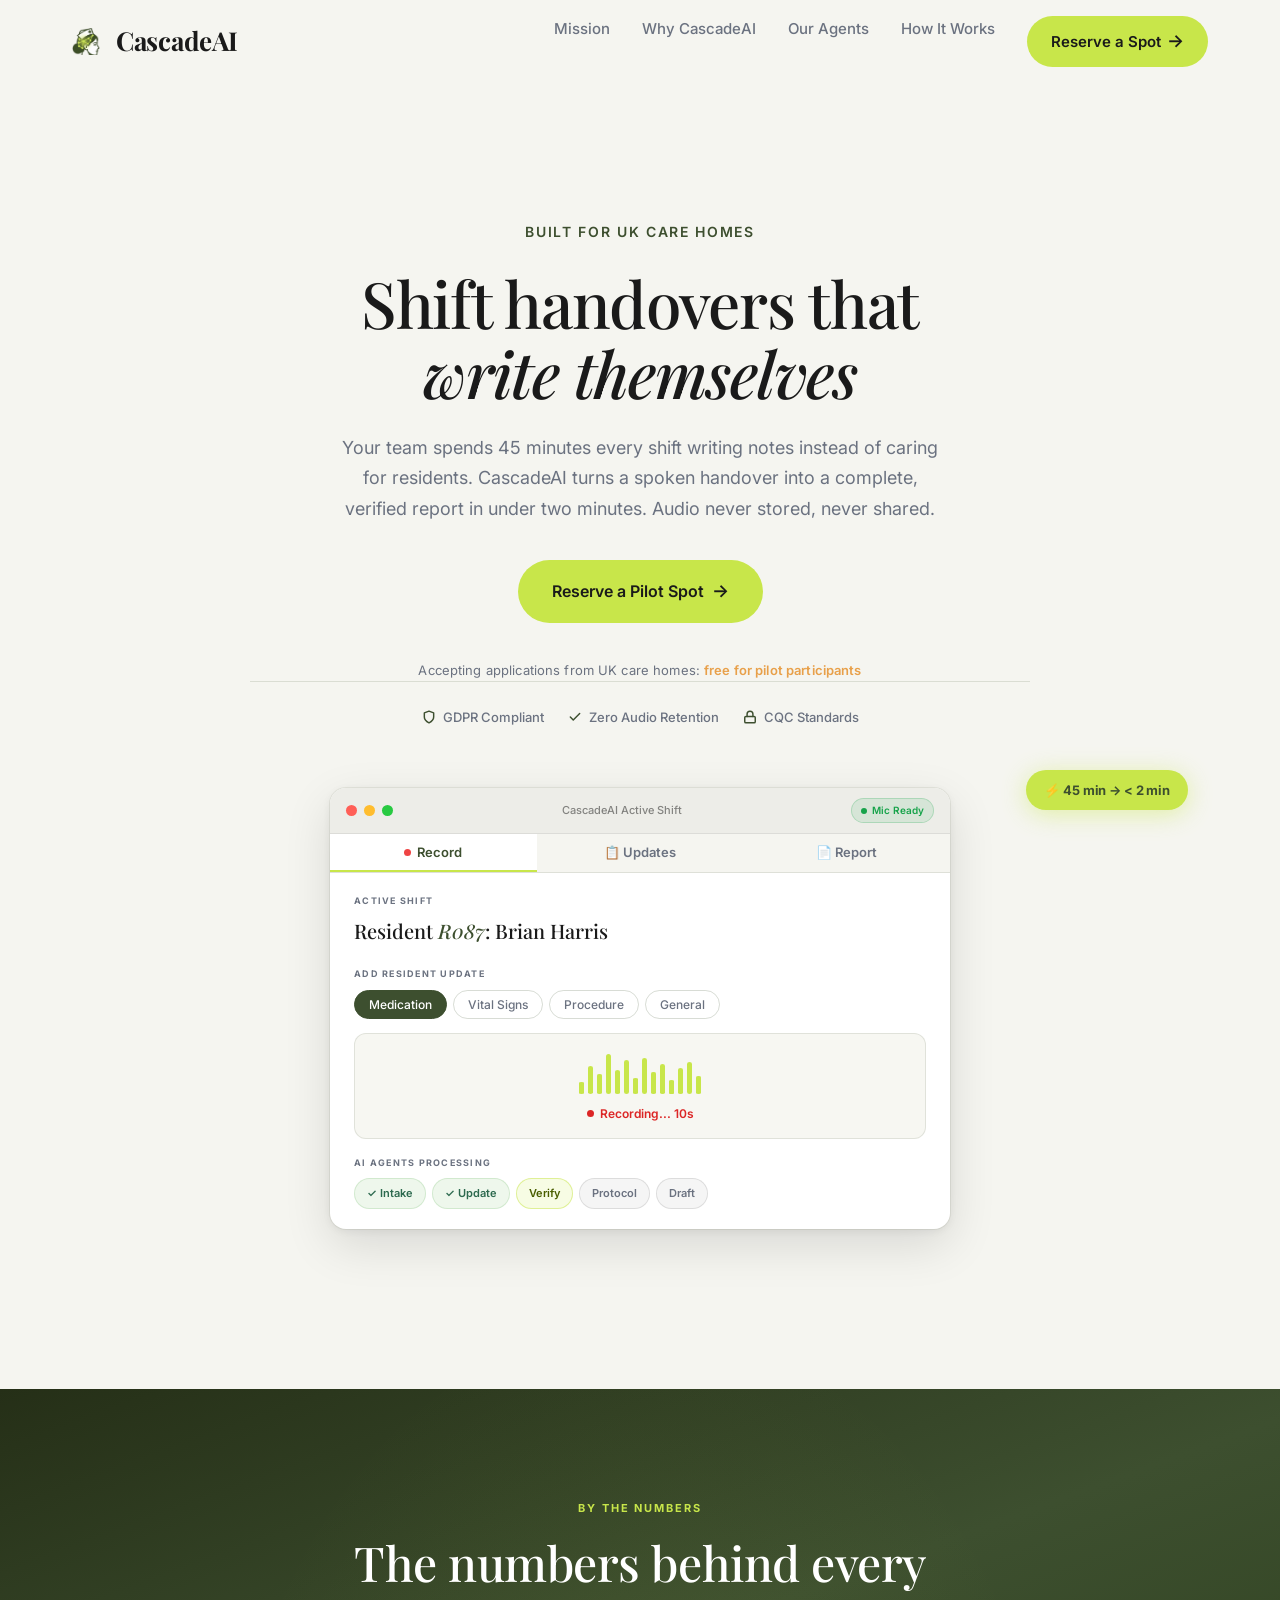
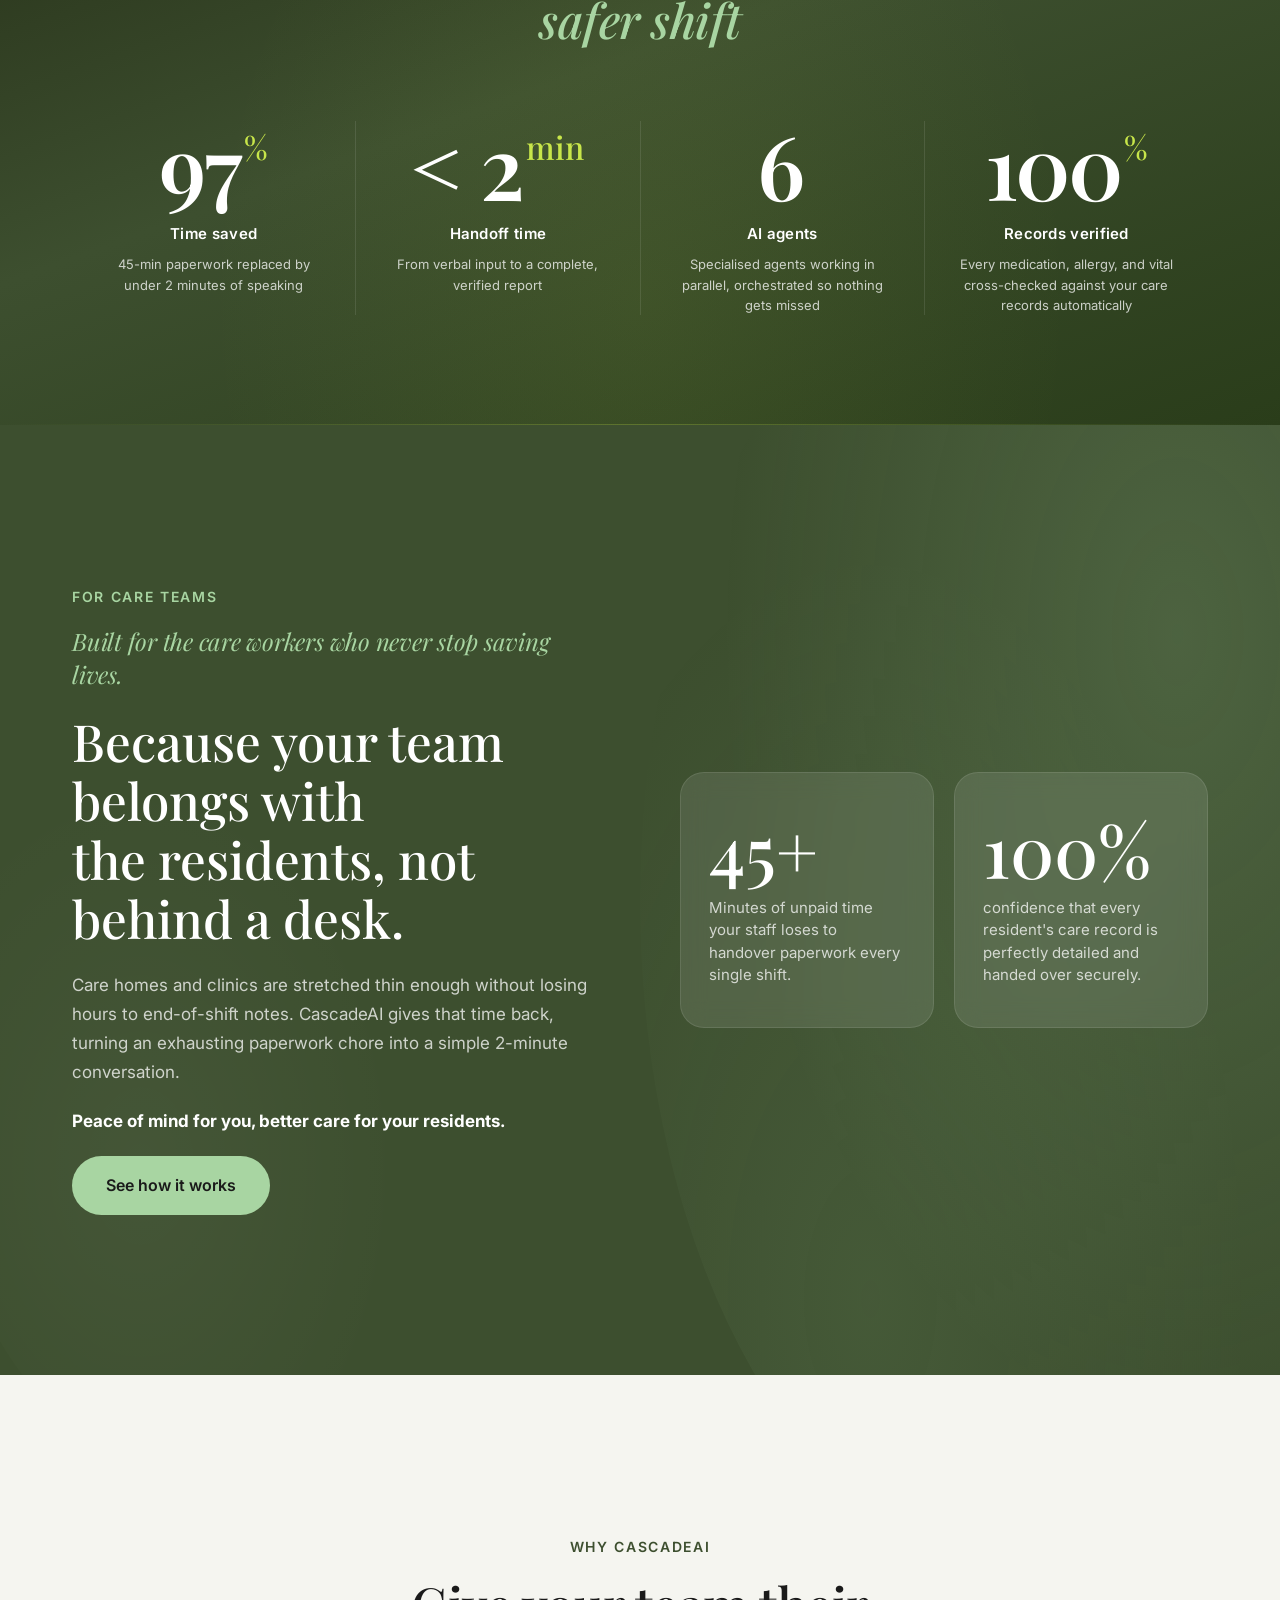
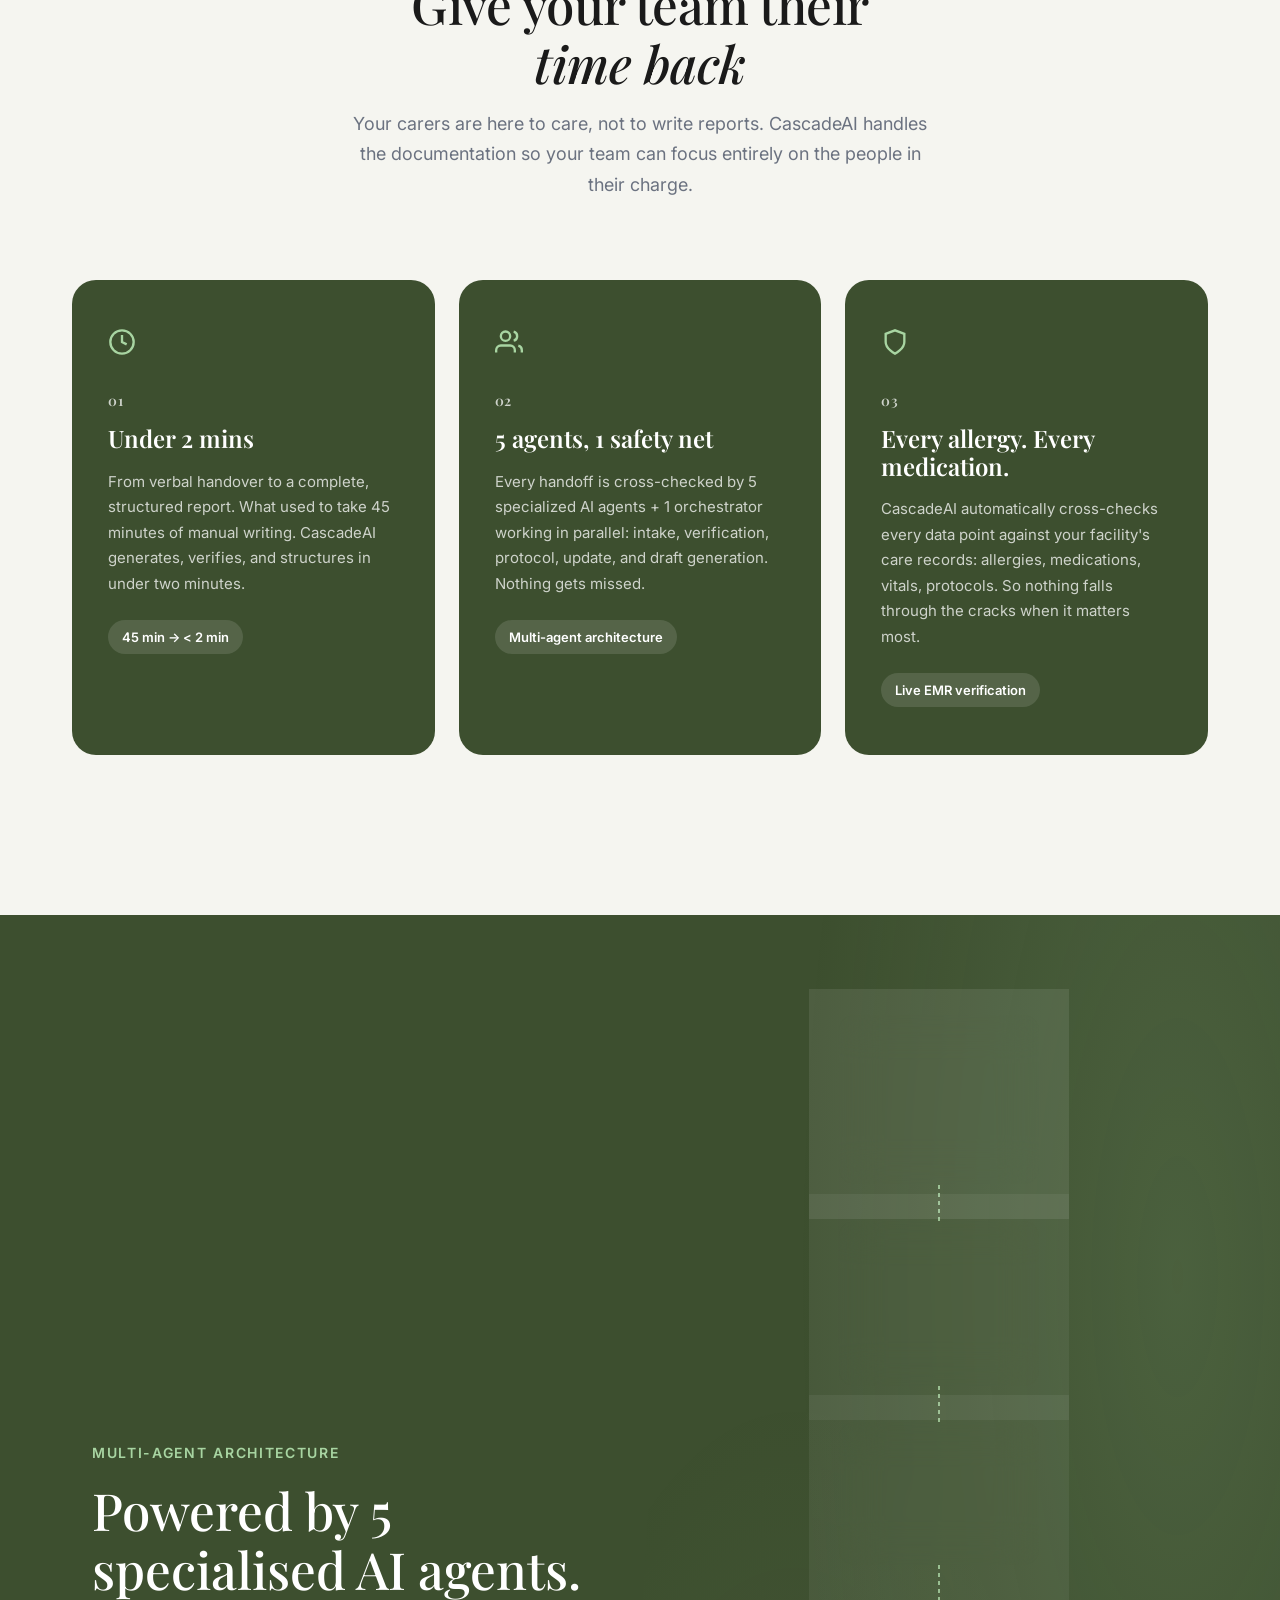
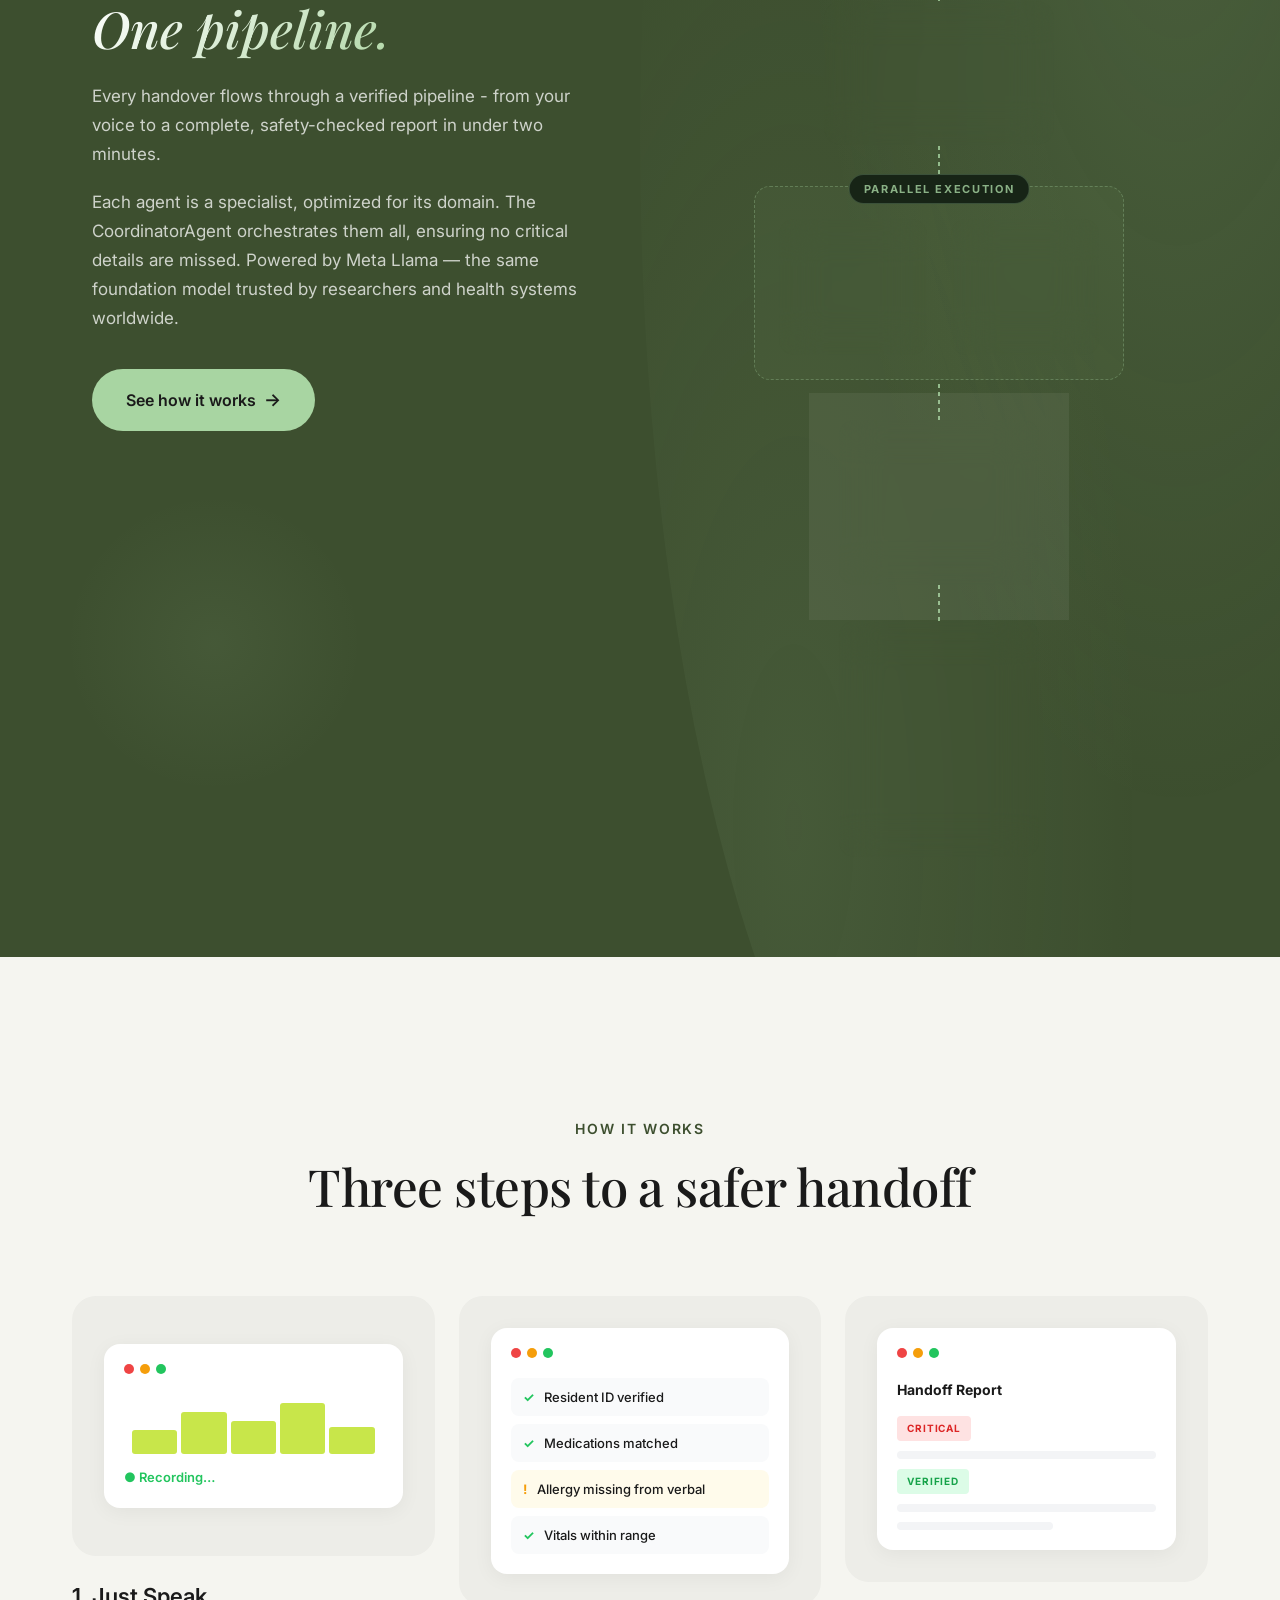
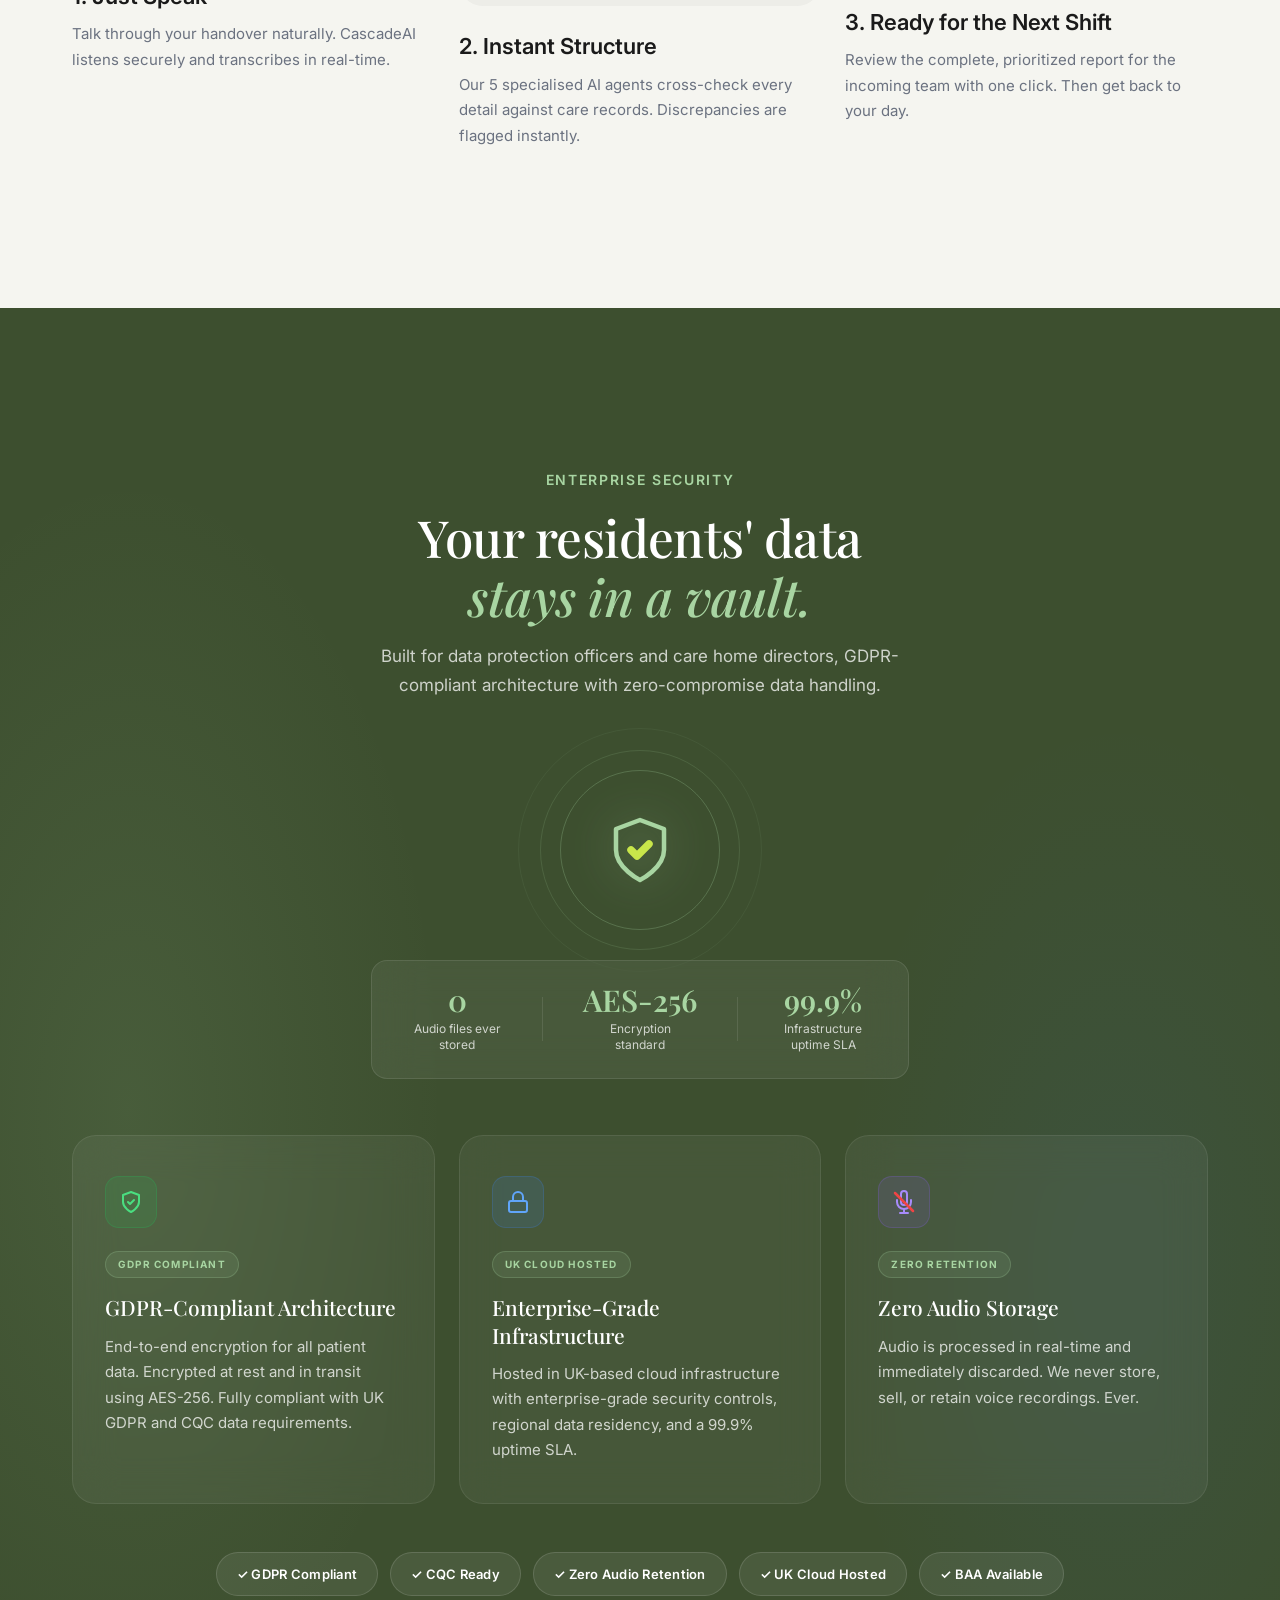
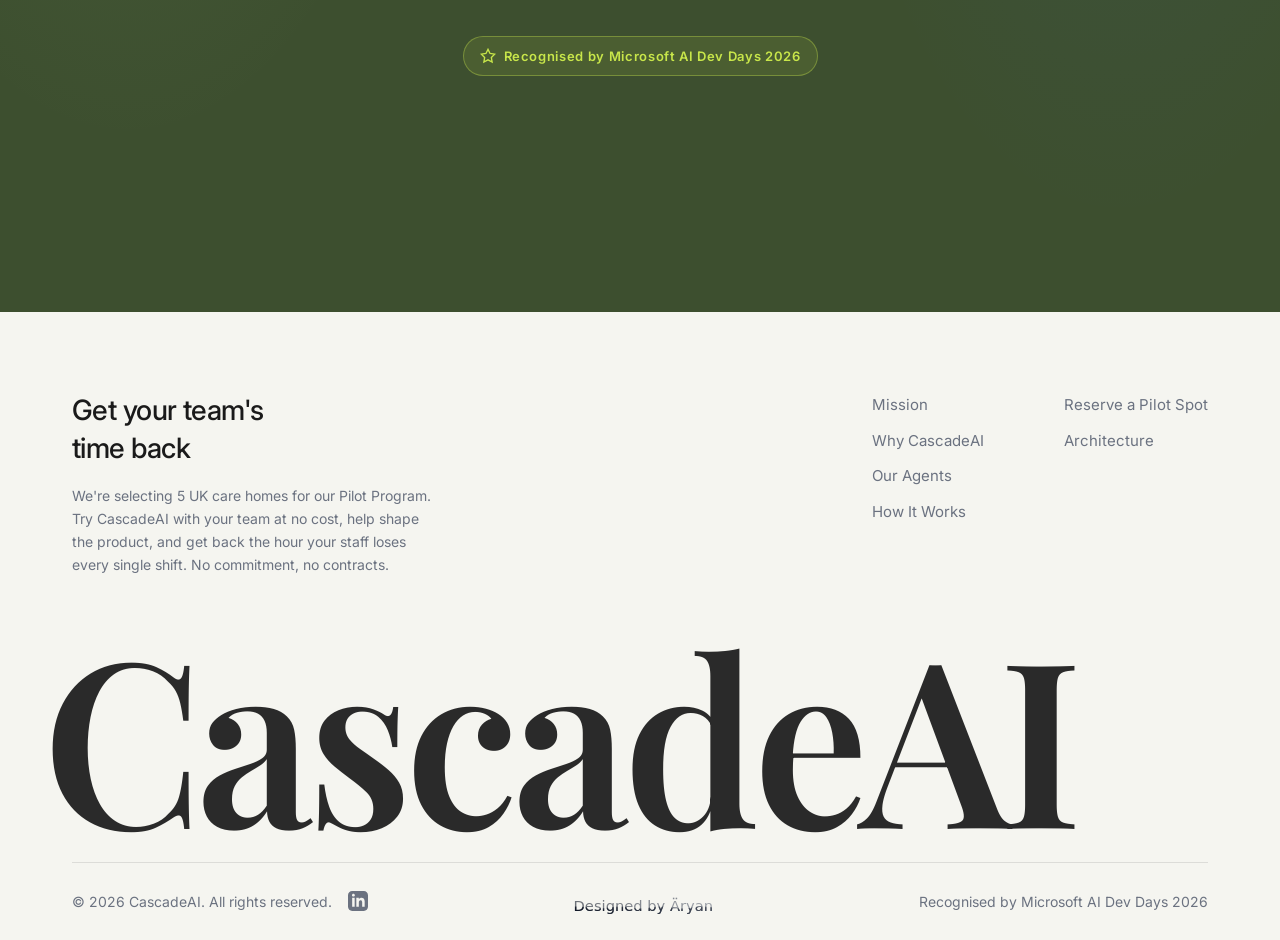
==== index.html @ d0f37152 "fix: correct timeline colour coding to match NHS NEWS2 4-tier system" ====
<!DOCTYPE html>
<html lang="en">

<head>
    <!-- Google tag (gtag.js) -->
    <script async src="https://www.googletagmanager.com/gtag/js?id=G-PNQ2NG5V5X"></script>
    <script>
      window.dataLayer = window.dataLayer || [];
      function gtag(){dataLayer.push(arguments);}
      gtag('js', new Date());

      gtag('config', 'G-PNQ2NG5V5X');
    </script>
    <meta charset="UTF-8">
    <meta name="viewport" content="width=device-width, initial-scale=1.0">
    <title>CascadeAI - AI Shift Handover Software for UK Care Homes</title>
    <meta name="description"
        content="CascadeAI turns spoken shift handovers into verified clinical reports in under 2 minutes. GDPR compliant, CQC ready, UK-hosted. Free pilot.">
    <!-- Essential On-Page SEO & Social Sharing Tags -->
    <link rel="canonical" href="https://www.cascadeaicare.com" />
    <meta property="og:title" content="CascadeAI - AI Shift Handover Software for UK Care Homes">
    <meta property="og:description" content="CascadeAI turns a spoken shift handover into a complete, verified clinical report in under 2 minutes. Free pilot program for UK care homes and clinics.">
    <meta property="og:url" content="https://www.cascadeaicare.com">
    <meta property="og:type" content="website">
    <meta property="og:site_name" content="CascadeAI">

    <!-- Structured Data (JSON-LD) for Google Knowledge Graph -->
    <script type="application/ld+json">
    {
      "@context": "https://schema.org",
      "@graph": [
        {
          "@type": "SoftwareApplication",
          "name": "CascadeAI",
          "operatingSystem": "Web Application",
          "applicationCategory": "HealthcareApplication",
          "description": "AI-powered shift handover system that turns a spoken nurse handover into a complete, verified clinical report in under 2 minutes for UK care homes and clinics.",
          "url": "https://www.cascadeaicare.com",
          "offers": {
            "@type": "Offer",
            "price": "0",
            "priceCurrency": "GBP",
            "description": "Free pilot program available for UK care homes and clinics.",
            "availability": "https://schema.org/InStock"
          }
        },
        {
          "@type": "Organization",
          "name": "CascadeAI",
          "url": "https://www.cascadeaicare.com",
          "description": "CascadeAI provides multi-agent AI clinical handoff intelligence for the UK healthcare sector.",
          "email": "cascadeai.contact@gmail.com",
          "sameAs": "https://www.linkedin.com/company/cascadeai-official",
          "contactPoint": {
            "@type": "ContactPoint",
            "contactType": "customer support",
            "availableLanguage": "English",
            "areaServed": "GB"
          }
        }
      ]
    }
    </script>
    <link rel="preconnect" href="https://fonts.googleapis.com">
    <link rel="preconnect" href="https://fonts.gstatic.com" crossorigin>
    <link
        href="https://fonts.googleapis.com/css2?family=Playfair+Display:ital,wght@0,400;0,500;0,600;0,700;1,400;1,500&family=Inter:wght@400;500;600;700&display=swap"
        rel="stylesheet">
    <link rel="stylesheet" href="styles.css?v=4">
    <link rel="icon" type="image/png" sizes="256x256" href="assets/logo/favicon-256.png">
    <link rel="icon" type="image/png" sizes="64x64" href="assets/logo/favicon-64.png">
    <link rel="icon" type="image/png" sizes="48x48" href="assets/logo/favicon-48.png">
    <link rel="icon" type="image/png" sizes="32x32" href="assets/logo/favicon-32.png">
    <link rel="apple-touch-icon" sizes="180x180" href="assets/logo/favicon-180.png">
    <!-- Microsoft Clarity -->
    <script type="text/javascript">
        (function(c,l,a,r,i,t,y){
            c[a]=c[a]||function(){(c[a].q=c[a].q||[]).push(arguments)};
            t=l.createElement(r);t.async=1;t.src="https://www.clarity.ms/tag/"+i;
            y=l.getElementsByTagName(r)[0];y.parentNode.insertBefore(t,y);
        })(window, document, "clarity", "script", "w08qp9l7ss");
    </script>
</head>

<body>

    <!-- ============ NAVIGATION ============ -->
    <nav id="nav">
        <div class="nav-inner">
            <a href="#" class="nav-logo">
                <img src="assets/logo/cascade-logo-icon.png" alt="CascadeAI logo" style="height:28px;width:28px;object-fit:contain;vertical-align:middle;margin-right:6px;">
                <span>CascadeAI</span>
            </a>
            <div class="nav-links" id="navLinks">
                <a href="#mission" class="nav-link">Mission</a>
                <a href="#outcomes" class="nav-link">Why CascadeAI</a>
                <a href="#agents" class="nav-link">Our Agents</a>
                <a href="#how-it-works" class="nav-link">How It Works</a>
                <a href="#" class="nav-cta magnetic" onclick="openPilotModal(event)">Reserve a Spot<span class="arrow">→</span></a>
            </div>
            <button class="hamburger" id="hamburger" aria-label="Menu">
                <span></span><span></span><span></span>
            </button>
        </div>
    </nav>

    <!-- ============ HERO — Centered copy + Mockup below ============ -->
    <section id="hero" class="hero">
        <div class="container">

            <!-- CENTERED COPY BLOCK -->
            <div class="hero-copy scroll-reveal">
                <p class="hero-eyebrow">Built for UK Care Homes</p>
                <h1 class="hero-headline">
                    Shift handovers that<br>
                    <em>write themselves</em>
                </h1>
                <p class="hero-sub">
                    Your team spends 45 minutes every shift writing notes instead of caring for residents. CascadeAI turns a spoken handover into a complete, verified report in under two minutes. Audio never stored, never shared.
                </p>
                <div class="hero-ctas">
                    <a href="#" class="btn btn-primary magnetic" onclick="openPilotModal(event)">Reserve a Pilot Spot<span class="arrow">→</span></a>
                </div>
                <p class="hero-scarcity">Accepting applications from UK care homes: <strong>free for pilot participants</strong></p>
                <div class="hero-trust-strip">
                    <div class="hero-trust-item">
                        <svg width="14" height="14" viewBox="0 0 24 24" fill="none" stroke="currentColor" stroke-width="2.5" stroke-linecap="round" stroke-linejoin="round"><path d="M12 22s8-4 8-10V5l-8-3-8 3v7c0 6 8 10 8 10z"/></svg>
                        <span>GDPR Compliant</span>
                    </div>
                    <div class="hero-trust-item">
                        <svg width="14" height="14" viewBox="0 0 24 24" fill="none" stroke="currentColor" stroke-width="2.5" stroke-linecap="round" stroke-linejoin="round"><polyline points="20 6 9 17 4 12"/></svg>
                        <span>Zero Audio Retention</span>
                    </div>
                    <div class="hero-trust-item">
                        <svg width="14" height="14" viewBox="0 0 24 24" fill="none" stroke="currentColor" stroke-width="2.5" stroke-linecap="round" stroke-linejoin="round"><rect x="3" y="11" width="18" height="11" rx="2"/><path d="M7 11V7a5 5 0 0 1 10 0v4"/></svg>
                        <span>CQC Standards</span>
                    </div>
                </div>
            </div>

            <!-- APP MOCKUP — 3-state interactive demo -->
            <div class="hero-visual scroll-reveal">
                <div class="hero-float-badge">⚡ 45 min → &lt; 2 min</div>

                <div class="hero-app-card">
                    <!-- Window chrome -->
                    <div class="app-chrome">
                        <div class="app-chrome-left">
                            <span class="chrome-dot chrome-dot--red"></span>
                            <span class="chrome-dot chrome-dot--yellow"></span>
                            <span class="chrome-dot chrome-dot--green"></span>
                        </div>
                        <div class="app-chrome-title">CascadeAI <span id="chrome-label">Active Shift</span></div>
                        <div class="app-chrome-right">
                            <span class="mic-ready-pill"><span class="mic-dot"></span>Mic Ready</span>
                        </div>
                    </div>

                    <!-- Demo tab switcher -->
                    <div class="demo-tabs">
                        <button class="demo-tab demo-tab--active" data-panel="record" onclick="switchPanel(this,'record')">
                            <span class="demo-tab-dot demo-tab-dot--red"></span> Record
                        </button>
                        <button class="demo-tab" data-panel="updates" onclick="switchPanel(this,'updates')">
                            📋 Updates
                        </button>
                        <button class="demo-tab" data-panel="report" onclick="switchPanel(this,'report')">
                            📄 Report
                        </button>
                    </div>

                    <!-- PANEL 1: Record -->
                    <div class="demo-panel" id="panel-record">
                        <div class="app-patient-label">ACTIVE SHIFT</div>
                        <div class="app-patient-name">Resident <em>R087</em>: Brian Harris</div>

                        <div class="app-update-label">ADD RESIDENT UPDATE</div>
                        <div class="app-tabs">
                            <button class="app-tab app-tab--active">Medication</button>
                            <button class="app-tab">Vital Signs</button>
                            <button class="app-tab">Procedure</button>
                            <button class="app-tab">General</button>
                        </div>

                        <div class="app-recording-box">
                            <div class="app-waveform">
                                <span class="wf-bar" style="--h:0.3;animation-delay:0s"></span>
                                <span class="wf-bar" style="--h:0.7;animation-delay:0.06s"></span>
                                <span class="wf-bar" style="--h:0.5;animation-delay:0.12s"></span>
                                <span class="wf-bar" style="--h:1;animation-delay:0.18s"></span>
                                <span class="wf-bar" style="--h:0.6;animation-delay:0.24s"></span>
                                <span class="wf-bar" style="--h:0.85;animation-delay:0.30s"></span>
                                <span class="wf-bar" style="--h:0.4;animation-delay:0.36s"></span>
                                <span class="wf-bar" style="--h:0.9;animation-delay:0.42s"></span>
                                <span class="wf-bar" style="--h:0.55;animation-delay:0.48s"></span>
                                <span class="wf-bar" style="--h:0.75;animation-delay:0.54s"></span>
                                <span class="wf-bar" style="--h:0.35;animation-delay:0.60s"></span>
                                <span class="wf-bar" style="--h:0.65;animation-delay:0.66s"></span>
                                <span class="wf-bar" style="--h:0.8;animation-delay:0.72s"></span>
                                <span class="wf-bar" style="--h:0.45;animation-delay:0.78s"></span>
                            </div>
                            <div class="app-rec-status"><span class="rec-dot"></span> Recording... 10s</div>
                        </div>

                        <div class="app-pipeline-label">AI Agents Processing</div>
                        <div class="app-chips">
                            <span class="app-chip app-chip--done">✓ Intake</span>
                            <span class="app-chip app-chip--done">✓ Update</span>
                            <span class="app-chip app-chip--active">Verify</span>
                            <span class="app-chip app-chip--pending">Protocol</span>
                            <span class="app-chip app-chip--pending">Draft</span>
                        </div>
                    </div>

                    <!-- PANEL 2: Updates -->
                    <div class="demo-panel demo-panel--hidden" id="panel-updates">
                        <div class="updates-header">
                            <div class="updates-title">
                                <span class="updates-count">4</span>
                                View All <em>Updates</em>
                            </div>
                            <button class="updates-show-btn" onclick="document.querySelector('[data-panel=report]').click()">📄 View Report</button>
                        </div>

                        <div class="update-card">
                            <div class="update-meta">
                                <span class="update-num">#1</span>
                                <span class="update-time">21:02</span>
                                <span class="update-pill update-pill--med">MEDICATION</span>
                                <span class="update-pill update-pill--verified">✓ VERIFIED</span>
                            </div>
                            <p class="update-text">Administered warfarin 5MG oral at 8:00 as scheduled. Resident is on anticoagulant therapy. INR drawn this morning, result pending.</p>
                        </div>

                        <div class="update-card">
                            <div class="update-meta">
                                <span class="update-num">#2</span>
                                <span class="update-time">21:04</span>
                                <span class="update-pill update-pill--vital">VITAL_SIGNS</span>
                                <span class="update-pill update-pill--verified">✓ VERIFIED</span>
                            </div>
                            <p class="update-text">Vital signs at 09:00. BP 98/62, HR 112, RR 26. Temperature 100.4°F. SpO2 91% on 4L nasal cannula.</p>
                        </div>

                        <div class="update-card update-card--flagged">
                            <div class="update-meta">
                                <span class="update-num">#3</span>
                                <span class="update-time">21:09</span>
                                <span class="update-pill update-pill--med">MEDICATION</span>
                                <span class="update-pill update-pill--flagged">⚠ UNVERIFIED</span>
                            </div>
                            <p class="update-text">Tramadol 50mg PO given PRN for pain at 9:30 PM. Administered but not yet charted in the EMR. Resident reported pain score 6/10.</p>
                            <div class="update-flag-msg">🤖 Agent flagged: Medication administration not confirmed in EMR. Chart entry required before handoff.</div>
                        </div>

                        <div class="update-card">
                            <div class="update-meta">
                                <span class="update-num">#4</span>
                                <span class="update-time">21:14</span>
                                <span class="update-pill update-pill--proc">PROCEDURE</span>
                                <span class="update-pill update-pill--verified">✓ VERIFIED</span>
                            </div>
                            <p class="update-text">Chest X-ray completed at 10:30. Results showing worsening bilateral infiltrates consistent with pneumonia. Radiology review pending.</p>
                        </div>
                    </div>

                    <!-- PANEL 3: Report (scrollable) -->
                    <div class="demo-panel demo-panel--hidden demo-panel--scroll" id="panel-report">
                        <div class="report-header">
                            <div>
                                <div class="report-title">Clinical Handoff <em>Report</em></div>
                                <div class="report-subtitle">Resident: R087, Brian Harris · Shift ended 11:15 PM</div>
                            </div>
                            <button class="report-end-btn" onclick="document.querySelector('[data-panel=updates]').click()">↩ Updates</button>
                        </div>

                        <!-- Safety Alerts -->
                        <div class="report-section">
                            <div class="report-section-title">⚠️ Safety Alerts</div>
                            <div class="report-alert report-alert--red">Warfarin + Omeprazole: PPI may potentiate anticoagulation, INR pending, risk of supratherapeutic dosing.</div>
                            <div class="report-alert report-alert--orange">Respiratory distress: RR 26, SpO2 91% on 4L NC with accessory muscle use, consider O2 escalation.</div>
                            <div class="report-alert report-alert--yellow">Tachycardia HR 112 + amlodipine held, monitor BP closely this shift.</div>
                        </div>

                        <!-- Timeline -->
                        <div class="report-section">
                            <div class="report-section-title">🕐 Timeline</div>
                            <div class="report-timeline">
                                <div class="timeline-row"><span class="tl-time">07:30 PM</span><span class="tl-dot tl-dot--yellow"></span><span class="tl-text">Sputum culture collected and sent to lab.</span></div>
                                <div class="timeline-row"><span class="tl-time">08:00 PM</span><span class="tl-dot tl-dot--red"></span><span class="tl-text">Warfarin 5mg + Omeprazole 20mg given. Amlodipine held. INR drawn, result pending.</span></div>
                                <div class="timeline-row"><span class="tl-time">09:00 PM</span><span class="tl-dot tl-dot--red"></span><span class="tl-text">Vitals: BP 98/62, HR 112, RR 26, Temp 100.4°F, SpO2 91%. SOB at rest, accessory muscles.</span></div>
                                <div class="timeline-row"><span class="tl-time">10:30 PM</span><span class="tl-dot tl-dot--orange"></span><span class="tl-text">CXR: worsening bilateral infiltrates, pneumonia consistent. Radiology review pending.</span></div>
                                <div class="timeline-row"><span class="tl-time">11:00 PM</span><span class="tl-dot tl-dot--green"></span><span class="tl-text">Family (daughter) updated. Full code status confirmed.</span></div>
                            </div>
                        </div>

                        <!-- Medications -->
                        <div class="report-section">
                            <div class="report-section-title">💊 Medications</div>
                            <div class="report-meds">
                                <div class="med-row"><span class="med-dot med-dot--green"></span><span class="med-name">Warfarin 5mg oral daily</span><span class="med-status med-status--verified">✓ VERIFIED</span></div>
                                <div class="med-row"><span class="med-dot med-dot--green"></span><span class="med-name">Omeprazole 20mg oral daily</span><span class="med-status med-status--verified">✓ VERIFIED</span></div>
                                <div class="med-row"><span class="med-dot med-dot--green"></span><span class="med-name">Amlodipine 10mg (held this AM)</span><span class="med-status med-status--verified">✓ VERIFIED</span></div>
                                <div class="med-row"><span class="med-dot med-dot--green"></span><span class="med-name">Lisinopril 10mg oral daily</span><span class="med-status med-status--verified">✓ VERIFIED</span></div>
                            </div>
                        </div>

                        <!-- Latest Vitals (5 metrics, Pain = Not documented) -->
                        <div class="report-section">
                            <div class="report-section-title">📋 Latest Vitals</div>
                            <div class="report-vitals report-vitals--5">
                                <div class="vital-box"><div class="vital-val">112</div><div class="vital-label">HR bpm</div></div>
                                <div class="vital-box"><div class="vital-val">98/62</div><div class="vital-label">BP mmHg</div></div>
                                <div class="vital-box"><div class="vital-val">100.4°</div><div class="vital-label">Temp F</div></div>
                                <div class="vital-box"><div class="vital-val">91%</div><div class="vital-label">SpO2</div></div>
                                <div class="vital-box vital-box--missing"><div class="vital-val vital-val--missing">Not documented</div><div class="vital-label">Pain score</div></div>
                            </div>
                        </div>

                        <!-- Pending Actions -->
                        <div class="report-section">
                            <div class="report-section-title">📌 Pending Actions <span class="pending-count">4 Tasks</span></div>
                            <div class="pending-row"><span class="pending-badge pending-badge--critical">CRITICAL</span><span class="pending-text">Review INR, notify prescriber for warfarin dosing decision.</span></div>
                            <div class="pending-row"><span class="pending-badge pending-badge--critical">CRITICAL</span><span class="pending-text">Physician to review CXR; consider empiric antibiotics.</span></div>
                            <div class="pending-row"><span class="pending-badge pending-badge--high">HIGH</span><span class="pending-text">Reassess antihypertensives, amlodipine held, BP 98/62.</span></div>
                            <div class="pending-row"><span class="pending-badge pending-badge--routine">ROUTINE</span><span class="pending-text">Frequent vitals, O2 monitoring, document pain score.</span></div>
                        </div>

                        <!-- Narrative Summary -->
                        <div class="report-section">
                            <div class="report-section-title">📝 Narrative <span class="narrative-hint">Copy-paste ready</span></div>
                            <p class="report-narrative">Brian Harris (P087) had a concerning shift: HP 98/62, HR 112, Temp 100.4°F, SpO2 91% on 4L NC. Warfarin 5mg given at 08:00; amlodipine held. CXR at 10:30 shows bilateral infiltrates, pneumonia. INR pending. Family agrees to full code. Critical: review INR, escalate O2, urgent physician review.</p>
                        </div>
                    </div>

                </div>
            </div>

        </div>
    </section>

    <!-- ============ STATISTICS BANNER ============ -->
    <section class="stats-banner">
        <div class="container">
            <div class="stats-intro scroll-reveal">
                <p class="stats-eyebrow">By the numbers</p>
                <h2 class="stats-headline">The numbers behind every<br><em>safer shift</em></h2>
            </div>
            <div class="stats-grid scroll-reveal">
                <div class="stat-item">
                    <div class="stat-number-wrap">
                        <span class="stat-big">97</span><span class="stat-unit">%</span>
                    </div>
                    <span class="stat-title">Time saved</span>
                    <span class="stat-detail">45-min paperwork replaced by under 2 minutes of speaking</span>
                </div>
                <div class="stat-sep"></div>
                <div class="stat-item">
                    <div class="stat-number-wrap">
                        <span class="stat-big">&lt;&nbsp;2</span><span class="stat-unit">min</span>
                    </div>
                    <span class="stat-title">Handoff time</span>
                    <span class="stat-detail">From verbal input to a complete, verified report</span>
                </div>
                <div class="stat-sep"></div>
                <div class="stat-item">
                    <div class="stat-number-wrap">
                        <span class="stat-big">6</span><span class="stat-unit"></span>
                    </div>
                    <span class="stat-title">AI agents</span>
                    <span class="stat-detail">Specialised agents working in parallel, orchestrated so nothing gets missed</span>
                </div>
                <div class="stat-sep"></div>
                <div class="stat-item">
                    <div class="stat-number-wrap">
                        <span class="stat-big">100</span><span class="stat-unit">%</span>
                    </div>
                    <span class="stat-title">Records verified</span>
                    <span class="stat-detail">Every medication, allergy, and vital cross-checked against your care records automatically</span>
                </div>
            </div>
        </div>
    </section>

    <!-- ============ MISSION — Bold Blue Section (Kabilah-style) ============ -->
    <section id="mission" class="mission">
        <div class="container">
            <div class="mission-grid scroll-reveal">
                <div class="mission-text">
                    <p class="section-eyebrow section-eyebrow--light">For Care Teams</p>
                    <p class="mission-tagline">Built for the care workers who never stop saving lives.</p>
                    <h2 class="mission-headline">
                        Because your team belongs with<br>the residents, not behind a desk.
                    </h2>
                    <p class="mission-body">
                        Care homes and clinics are stretched thin enough without losing hours to end-of-shift notes. CascadeAI gives that time back, turning an exhausting paperwork chore into a simple 2-minute conversation.
                    </p>
                    <p class="mission-body">
                        <strong>Peace of mind for you, better care for your residents.</strong>
                    </p>
                    <a href="#agents" class="btn btn-mint magnetic">See how it works</a>
                </div>
                <div class="mission-visual">
                    <div class="mission-stat-card">
                        <span class="stat-number">45+</span>
                        <span class="stat-label">Minutes of unpaid time your staff loses to handover paperwork every single shift.</span>
                    </div>
                    <div class="mission-stat-card">
                        <span class="stat-number">100%</span>
                        <span class="stat-label">confidence that every resident's care record is perfectly detailed and
                            handed over securely.</span>
                    </div>
                </div>
            </div>
        </div>
    </section>

    <!-- ============ WHY CASCADEAI — Nurse empowerment metrics ============ -->
    <section id="outcomes" class="outcomes">
        <div class="container">
            <div class="section-header scroll-reveal">
                <p class="section-eyebrow">Why CascadeAI</p>
                <h2 class="section-title">Give your team their<br><em>time back</em></h2>
                <p class="section-sub">Your carers are here to care, not to write reports. CascadeAI handles the documentation so your team can focus entirely on the people in their charge.</p>
            </div>
            <div class="outcomes-grid">
                <div class="outcome-card scroll-reveal">
                    <div class="outcome-icon">
                        <svg width="28" height="28" viewBox="0 0 24 24" fill="none" stroke="#3D4F2F" stroke-width="2">
                            <circle cx="12" cy="12" r="10" />
                            <polyline points="12 6 12 12 16 14" />
                        </svg>
                    </div>
                    <span class="outcome-num">01</span>
                    <h3 class="outcome-title">Under 2 mins</h3>
                    <p class="outcome-desc">From verbal handover to a complete, structured report. What used to take 45
                        minutes of manual writing. CascadeAI generates, verifies, and structures in under two minutes.</p>
                    <span class="outcome-metric">45 min → < 2 min</span>
                </div>
                <div class="outcome-card scroll-reveal">
                    <div class="outcome-icon">
                        <svg width="28" height="28" viewBox="0 0 24 24" fill="none" stroke="#3D4F2F" stroke-width="2">
                            <path d="M17 21v-2a4 4 0 0 0-4-4H5a4 4 0 0 0-4 4v2" />
                            <circle cx="9" cy="7" r="4" />
                            <path d="M23 21v-2a4 4 0 0 0-3-3.87" />
                            <path d="M16 3.13a4 4 0 0 1 0 7.75" />
                        </svg>
                    </div>
                    <span class="outcome-num">02</span>
                    <h3 class="outcome-title">5 agents, 1 safety net</h3>
                    <p class="outcome-desc">Every handoff is cross-checked by 5 specialized AI agents + 1 orchestrator
                        working in parallel: intake, verification, protocol, update, and draft generation. Nothing gets
                        missed.
                    </p>
                    <span class="outcome-metric">Multi-agent architecture</span>
                </div>
                <div class="outcome-card scroll-reveal">
                    <div class="outcome-icon">
                        <svg width="28" height="28" viewBox="0 0 24 24" fill="none" stroke="#3D4F2F" stroke-width="2">
                            <path d="M12 22s8-4 8-10V5l-8-3-8 3v7c0 6 8 10 8 10z" />
                        </svg>
                    </div>
                    <span class="outcome-num">03</span>
                    <h3 class="outcome-title">Every allergy. Every medication.</h3>
                    <p class="outcome-desc">CascadeAI automatically cross-checks every data point against your facility's care records:
                        allergies, medications, vitals, protocols. So nothing falls through the cracks when it matters
                        most.</p>
                    <span class="outcome-metric">Live EMR verification</span>
                </div>
            </div>
        </div>
    </section>



    <!-- ============ WORKFLOW ARCHITECTURE DIAGRAM ============ -->
    <section id="agents" class="workflow">
        <div class="container">
            <div class="workflow-layout scroll-reveal">
                <!-- Left: Text -->
                <div class="workflow-text">
                    <p class="section-eyebrow section-eyebrow--light">Multi-agent architecture</p>
                    <h2 class="workflow-title">Powered by 5 specialised AI agents. <em>One pipeline.</em></h2>
                    <p class="workflow-body">Every handover flows through a verified pipeline - from your voice to a
                        complete, safety-checked report in under two minutes.</p>
                    <p class="workflow-body">Each agent is a specialist, optimized for its domain. The
                        CoordinatorAgent orchestrates them all, ensuring no critical details are missed. Powered by Meta Llama — the same foundation model trusted by researchers and health systems worldwide.
                    </p>
                    <a href="#how-it-works" class="btn btn-mint magnetic">See how it works <span
                            class="arrow">&rarr;</span></a>
                </div>

                <!-- Right: Diagram -->
                <div class="workflow-diagram">

                    <!-- 1. Nurse Audio Input -->
                    <div class="wf-node wf-node--input">
                        <span class="wf-role-badge">INPUT</span>
                        <div class="wf-node-icon">
                            <svg width="20" height="20" viewBox="0 0 24 24" fill="none" stroke="currentColor"
                                stroke-width="2">
                                <path d="M12 1a3 3 0 0 0-3 3v8a3 3 0 0 0 6 0V4a3 3 0 0 0-3-3z" />
                                <path d="M19 10v2a7 7 0 0 1-14 0v-2" />
                            </svg>
                        </div>
                        <span class="wf-node-name">Nurse Audio Input</span>
                        <span class="wf-node-sub">verbal handoff</span>
                    </div>

                    <div class="wf-connector"></div>

                    <!-- 2. IntakeAgent -->
                    <div class="wf-node wf-node--agent wf-node--blue">
                        <span class="wf-role-badge">AGENT</span>
                        <div class="wf-node-dot" style="background:var(--agent-blue);"></div>
                        <span class="wf-node-name">IntakeAgent</span>
                        <span class="wf-node-sub">Speech-to-Text Transcription</span>
                    </div>

                    <div class="wf-connector"></div>

                    <!-- 3. UpdateAgent -->
                    <div class="wf-node wf-node--agent wf-node--red">
                        <span class="wf-role-badge">AGENT</span>
                        <div class="wf-node-dot" style="background:var(--agent-red);"></div>
                        <span class="wf-node-name">UpdateAgent</span>
                        <span class="wf-node-sub">Extract Structured Data</span>
                    </div>

                    <div class="wf-connector"></div>

                    <!-- 4. CoordinatorAgent -->
                    <div class="wf-node wf-node--coordinator">
                        <span class="wf-role-badge wf-role-badge--orchestrator">ORCHESTRATOR</span>
                        <div class="wf-node-dot" style="background:var(--cta-mint);"></div>
                        <span class="wf-node-name">CoordinatorAgent</span>
                        <span class="wf-node-sub">Orchestrator &middot; Risk Scoring</span>
                    </div>

                    <div class="wf-connector wf-connector--split"></div>

                    <!-- Parallel Execution Zone -->
                    <div class="wf-parallel-group">
                        <div class="wf-parallel-label">
                            <span>Parallel Execution</span>
                        </div>
                        <div class="wf-parallel-nodes">
                            <!-- 5a. VerificationAgent -->
                            <div class="wf-node wf-node--agent wf-node--sm wf-node--green">
                                <span class="wf-role-badge">AGENT</span>
                                <div class="wf-node-dot" style="background:var(--agent-green);"></div>
                                <span class="wf-node-name">VerificationAgent</span>
                                <span class="wf-node-sub">EMR Cross-Check</span>
                            </div>

                            <!-- 5b. ProtocolAgent -->
                            <div class="wf-node wf-node--agent wf-node--sm wf-node--amber">
                                <span class="wf-role-badge">AGENT</span>
                                <div class="wf-node-dot" style="background:var(--agent-amber);"></div>
                                <span class="wf-node-name">ProtocolAgent</span>
                                <span class="wf-node-sub">ACS &middot; Fall &middot; HTN</span>
                            </div>
                        </div>
                    </div>

                    <div class="wf-connector wf-connector--merge"></div>

                    <!-- 6. DraftGenerator -->
                    <div class="wf-node wf-node--agent wf-node--purple">
                        <span class="wf-role-badge">AGENT</span>
                        <div class="wf-node-dot" style="background:var(--agent-purple);"></div>
                        <span class="wf-node-name">DraftGenerator</span>
                        <span class="wf-node-sub">250–400 Word Clinical Report</span>
                    </div>

                    <div class="wf-connector"></div>

                    <!-- 7. Final Handoff Report -->
                    <div class="wf-node wf-node--output">
                        <span class="wf-role-badge wf-role-badge--output">OUTPUT</span>
                        <div class="wf-node-icon wf-node-icon--success">
                            <svg width="20" height="20" viewBox="0 0 24 24" fill="none" stroke="currentColor"
                                stroke-width="2">
                                <path d="M14 2H6a2 2 0 0 0-2 2v16a2 2 0 0 0 2 2h12a2 2 0 0 0 2-2V8z" />
                                <polyline points="14 2 14 8 20 8" />
                                <line x1="16" y1="13" x2="8" y2="13" />
                                <line x1="16" y1="17" x2="8" y2="17" />
                            </svg>
                        </div>
                        <span class="wf-node-name">Final Handoff Report</span>
                        <span class="wf-node-badges">
                            <span class="wf-badge wf-badge--critical">Critical</span>
                            <span class="wf-badge wf-badge--caution">Caution</span>
                            <span class="wf-badge wf-badge--verified">Verified</span>
                        </span>
                    </div>

                </div>
            </div>
        </div>
    </section>



    <!-- ============ HOW IT WORKS — 3-step visual (Tandem-style) ============ -->
    <section id="how-it-works" class="how-it-works">
        <div class="container">
            <div class="section-header scroll-reveal">
                <p class="section-eyebrow">How it works</p>
                <h2 class="section-title">Three steps to a safer handoff</h2>
            </div>
            <div class="steps-grid">
                <div class="step-card scroll-reveal">
                    <div class="step-visual">
                        <div class="step-mockup step-mockup--record">
                            <div class="mockup-bar"><span></span><span></span><span></span></div>
                            <div class="mockup-waveform">
                                <div class="wave-line"></div>
                                <div class="wave-line"></div>
                                <div class="wave-line"></div>
                                <div class="wave-line"></div>
                                <div class="wave-line"></div>
                            </div>
                            <p class="mockup-status">● Recording…</p>
                        </div>
                    </div>
                    <h3 class="step-label">1. Just Speak</h3>
                    <p class="step-desc">Talk through your handover naturally. CascadeAI listens securely and
                        transcribes in real-time.</p>
                </div>
                <div class="step-card scroll-reveal">
                    <div class="step-visual">
                        <div class="step-mockup step-mockup--verify">
                            <div class="mockup-bar"><span></span><span></span><span></span></div>
                            <div class="mockup-checks">
                                <div class="check-item check-pass"><span class="check-icon">✓</span> Resident ID verified
                                </div>
                                <div class="check-item check-pass"><span class="check-icon">✓</span> Medications matched
                                </div>
                                <div class="check-item check-warn"><span class="check-icon">!</span> Allergy missing
                                    from verbal</div>
                                <div class="check-item check-pass"><span class="check-icon">✓</span> Vitals within range
                                </div>
                            </div>
                        </div>
                    </div>
                    <h3 class="step-label">2. Instant Structure</h3>
                    <p class="step-desc">Our 5 specialised AI agents cross-check every detail against care records. Discrepancies are
                        flagged instantly.</p>
                </div>
                <div class="step-card scroll-reveal">
                    <div class="step-visual">
                        <div class="step-mockup step-mockup--review">
                            <div class="mockup-bar"><span></span><span></span><span></span></div>
                            <div class="mockup-report">
                                <div class="report-header">Handoff Report</div>
                                <div class="report-badge report-badge--critical">CRITICAL</div>
                                <div class="report-line"></div>
                                <div class="report-badge report-badge--verified">VERIFIED</div>
                                <div class="report-line"></div>
                                <div class="report-line report-line--short"></div>
                            </div>
                        </div>
                    </div>
                    <h3 class="step-label">3. Ready for the Next Shift</h3>
                    <p class="step-desc">Review the complete, prioritized report for the incoming team with one
                        click. Then get back to your day.</p>
                </div>
            </div>
        </div>
    </section>

    <section id="security" class="security">
        <div class="container">
            <div class="section-header scroll-reveal">
                <p class="section-eyebrow section-eyebrow--light">Enterprise Security</p>
                <h2 class="section-title section-title--white">Your residents' data<br><em>stays in a vault.</em></h2>
                <p class="security-intro">Built for data protection officers and care home directors, GDPR-compliant architecture with zero-compromise data handling.</p>
            </div>

            <!-- Central Shield Visual -->
            <div class="security-vault scroll-reveal">
                <div class="vault-shield">
                    <div class="vault-rings">
                        <div class="vault-ring vault-ring--1"></div>
                        <div class="vault-ring vault-ring--2"></div>
                        <div class="vault-ring vault-ring--3"></div>
                    </div>
                    <svg width="72" height="72" viewBox="0 0 24 24" fill="none" stroke="#A8D5A2" stroke-width="1.5" stroke-linecap="round" stroke-linejoin="round">
                        <path d="M12 22s8-4 8-10V5l-8-3-8 3v7c0 6 8 10 8 10z"/>
                        <polyline points="9 12 11 14 15 10" stroke="#C8E64A" stroke-width="2.5"/>
                    </svg>
                </div>
                <div class="vault-stats">
                    <div class="vault-stat">
                        <span>0</span>
                        <label>Audio files ever stored</label>
                    </div>
                    <div class="vault-divider"></div>
                    <div class="vault-stat">
                        <span>AES-256</span>
                        <label>Encryption standard</label>
                    </div>
                    <div class="vault-divider"></div>
                    <div class="vault-stat">
                        <span>99.9%</span>
                        <label>Infrastructure uptime SLA</label>
                    </div>
                </div>
            </div>

            <!-- 3 Glassmorphic Security Cards -->
            <div class="security-cards scroll-reveal">
                <div class="security-card">
                    <div class="security-card-icon security-card-icon--hipaa">
                        <svg width="24" height="24" viewBox="0 0 24 24" fill="none" stroke="currentColor" stroke-width="2" stroke-linecap="round" stroke-linejoin="round">
                            <path d="M12 22s8-4 8-10V5l-8-3-8 3v7c0 6 8 10 8 10z"/>
                            <polyline points="9 12 11 14 15 10"/>
                        </svg>
                    </div>
                    <div class="security-card-badge">GDPR Compliant</div>
                    <h3>GDPR-Compliant Architecture</h3>
                    <p>End-to-end encryption for all patient data. Encrypted at rest and in transit using AES-256. Fully compliant with UK GDPR and CQC data requirements.</p>
                </div>
                <div class="security-card">
                    <div class="security-card-icon security-card-icon--azure">
                        <svg width="24" height="24" viewBox="0 0 24 24" fill="none" stroke="currentColor" stroke-width="2" stroke-linecap="round" stroke-linejoin="round">
                            <rect x="3" y="11" width="18" height="11" rx="2" ry="2"/>
                            <path d="M7 11V7a5 5 0 0 1 10 0v4"/>
                        </svg>
                    </div>
                    <div class="security-card-badge">UK Cloud Hosted</div>
                    <h3>Enterprise-Grade Infrastructure</h3>
                    <p>Hosted in UK-based cloud infrastructure with enterprise-grade security controls, regional data residency, and a 99.9% uptime SLA.</p>
                </div>
                <div class="security-card">
                    <div class="security-card-icon security-card-icon--zero">
                        <svg width="24" height="24" viewBox="0 0 24 24" fill="none" stroke-width="2" stroke-linecap="round" stroke-linejoin="round">
                            <path d="M12 1a3 3 0 0 0-3 3v8a3 3 0 0 0 6 0V4a3 3 0 0 0-3-3z" stroke="#A78BFA"/>
                            <path d="M19 10v2a7 7 0 0 1-14 0v-2" stroke="#A78BFA"/>
                            <line x1="12" y1="19" x2="12" y2="23" stroke="#A78BFA"/>
                            <line x1="8" y1="23" x2="16" y2="23" stroke="#A78BFA"/>
                            <line x1="3" y1="3" x2="21" y2="21" stroke="#EF4444" stroke-width="2.5"/>
                        </svg>
                    </div>
                    <div class="security-card-badge">Zero Retention</div>
                    <h3>Zero Audio Storage</h3>
                    <p>Audio is processed in real-time and immediately discarded. We never store, sell, or retain voice recordings. Ever.</p>
                </div>
            </div>

            <!-- Compliance Badges -->
            <div class="security-badges scroll-reveal">
                <div class="sec-badge">✓ GDPR Compliant</div>
                <div class="sec-badge">✓ CQC Ready</div>
                <div class="sec-badge">✓ Zero Audio Retention</div>
                <div class="sec-badge">✓ UK Cloud Hosted</div>
                <div class="sec-badge">✓ BAA Available</div>
            </div>

            <div class="hackathon-badge scroll-reveal">
                    <svg width="16" height="16" viewBox="0 0 24 24" fill="none" stroke="currentColor" stroke-width="2">
                        <polygon points="12 2 15.09 8.26 22 9.27 17 14.14 18.18 21.02 12 17.77 5.82 21.02 7 14.14 2 9.27 8.91 8.26 12 2"></polygon>
                    </svg>
                    Recognised by Microsoft AI Dev Days 2026
                </div>

            <p class="security-disclaimer scroll-reveal">CascadeAI is built to meet UK GDPR and CQC data standards. Business Associate Agreements (BAA) available on request.</p>
        </div>
    </section>

    <!-- ============ FOOTER ============ -->
    <footer class="footer">
        <div class="container">
            <!-- Navigation flow above massive text -->
            <div class="footer-nav">
                <div class="footer-nav-tagline">
                    <h3>Get your team's<br>time back</h3>
                    <p class="footer-scarcity">We're selecting 5 UK care homes for our Pilot Program. Try CascadeAI with your team at no cost, help shape the product, and get back the hour your staff loses every single shift. No commitment, no contracts.</p>
                </div>
                <div class="footer-nav-links">
                    <div class="footer-nav-col">
                        <a href="#mission">Mission</a>
                        <a href="#why-cascadeai">Why CascadeAI</a>
                        <a href="#agents">Our Agents</a>
                        <a href="#how-it-works">How It Works</a>
                    </div>
                    <div class="footer-nav-col">
                        <a href="#" onclick="openPilotModal(event)">Reserve a Pilot Spot</a>
                        <a href="architecture.html">Architecture</a>
                    </div>
                </div>
            </div>

            <!-- Massive Typography -->
            <div class="footer-massive">
                CascadeAI
            </div>

            <!-- Bottom: Credits & Legal -->
            <div class="footer-bottom">
                <div class="footer-bottom-left" style="display: flex; align-items: center; gap: 16px;">
                    <span>&copy; 2026 CascadeAI. All rights reserved.</span>
                    <a href="https://www.linkedin.com/company/cascadeai-official" target="_blank" rel="noopener noreferrer" aria-label="CascadeAI on LinkedIn" style="color: #6b7280; transition: color 0.3s; display: flex;" onmouseover="this.style.color='#0A66C2'" onmouseout="this.style.color='#6b7280'">
                        <svg width="20" height="20" viewBox="0 0 24 24" fill="currentColor">
                            <path d="M19 0h-14c-2.761 0-5 2.239-5 5v14c0 2.761 2.239 5 5 5h14c2.762 0 5-2.239 5-5v-14c0-2.761-2.238-5-5-5zm-11 19h-3v-11h3v11zm-1.5-12.268c-.966 0-1.75-.79-1.75-1.764s.784-1.764 1.75-1.764 1.75.79 1.75 1.764-.783 1.764-1.75 1.764zm13.5 12.268h-3v-5.604c0-3.368-4-3.113-4 0v5.604h-3v-11h3v1.765c1.396-2.586 7-2.777 7 2.476v6.759z"/>
                        </svg>
                    </a>
                </div>

                <div class="footer-bottom-center">
                    <a href="https://sageofninetale.github.io/portfolio/" target="_blank" rel="noopener noreferrer" style="display:inline-block;line-height:0;">
                    <svg viewBox="-21 0 140 20" width="200" height="21" class="inline-block align-baseline"
                        style="transform: translateX(-15px); margin-top: 8px;" aria-label="Designed by Äryan">
                        <defs>
                            <pattern id="wave" x="0" y="3" width="120" height="20" patternUnits="userSpaceOnUse">
                                <path id="wavePath"
                                    d="M-40 9 Q-30 7 -20 9 T0 9 T20 9 T40 9 T60 9 T80 9 T100 9 T120 9 V20 H-40z"
                                    fill="#111827">
                                    <animateTransform attributeName="transform" dur="1.5s" type="translate" from="0,0"
                                        to="40,0" repeatCount="indefinite"></animateTransform>
                                </path>
                            </pattern>
                            <linearGradient id="gradientWave">
                                <stop offset="0%" stop-color="#111827"></stop>
                                <stop offset="100%" stop-color="#6b7280"></stop>
                            </linearGradient>
                        </defs>
                        <text x="0" y="15" fill="url(#wave)" fill-opacity="1.0" font-size="14"
                            font-family="system-ui, -apple-system, sans-serif" font-weight="400">Designed by
                            Äryan</text>
                        <text x="0" y="15" fill="url(#gradientWave)" fill-opacity="0.6" font-size="14"
                            font-family="system-ui, -apple-system, sans-serif" font-weight="400">Designed by
                            Äryan</text>
                    </svg>
                    </a>
                </div>

                <div class="footer-bottom-right">
                    <span>Recognised by Microsoft AI Dev Days 2026</span>
                </div>
            </div>
        </div>
    </footer>

    <!-- ============ PILOT APPLICATION MODAL ============ -->
    <div id="pilot-modal" class="modal-backdrop" aria-hidden="true">
        <div class="modal-box" role="dialog" aria-modal="true" aria-labelledby="modal-title">
            <button class="modal-close" onclick="closePilotModal()" aria-label="Close">&times;</button>

            <!-- FORM STATE -->
            <div id="modal-form-state">
                <div class="modal-header">
                    <p class="modal-eyebrow">Limited to 5 care homes</p>
                    <h2 id="modal-title" class="modal-title">Reserve your <em>pilot spot</em></h2>
                    <p class="modal-sub">Free for pilot participants. No commitment, no contracts, just a better way to close out every shift.</p>
                </div>
                <form class="modal-form" id="pilot-form" onsubmit="submitPilotForm(event)">
                    <input type="hidden" name="_subject" value="New CascadeAI Pilot Application">
                    <div class="form-row">
                        <div class="form-group">
                            <label for="f-name">Full name *</label>
                            <input type="text" id="f-name" name="name" required placeholder="Jane Smith">
                        </div>
                        <div class="form-group">
                            <label for="f-role">Job title *</label>
                            <input type="text" id="f-role" name="role" required placeholder="Care Home Manager">
                        </div>
                    </div>
                    <div class="form-group">
                        <label for="f-org">Care home / organisation *</label>
                        <input type="text" id="f-org" name="org" required placeholder="Sunrise Care Home, London">
                    </div>
                    <div class="form-row">
                        <div class="form-group">
                            <label for="f-email">Work email *</label>
                            <input type="email" id="f-email" name="email" required placeholder="jane@sunrisecare.co.uk">
                        </div>
                        <div class="form-group">
                            <label for="f-residents">Resident count</label>
                            <select id="f-residents" name="residents">
                                <option value="">Select range</option>
                                <option>Under 20</option>
                                <option>20–50</option>
                                <option>51–100</option>
                                <option>100+</option>
                            </select>
                        </div>
                    </div>
                    <button type="submit" class="btn btn-primary modal-submit" id="modal-submit-btn">
                        Reserve My Spot <span class="arrow">→</span>
                    </button>
                    <p class="modal-disclaimer">We respond within 2 business days.</p>
                </form>
            </div>

            <!-- SUCCESS STATE (hidden until form submitted) -->
            <div id="modal-success-state" style="display:none; text-align:center; padding: 48px 24px;">
                <div style="font-size: 48px; margin-bottom: 16px;">✓</div>
                <h2 class="modal-title" style="margin-bottom: 12px;">Application <em>received</em></h2>
                <p class="modal-sub">Thanks for applying to the CascadeAI Pilot Program. We'll be in touch within 2 business days.</p>
                <button class="btn btn-primary" onclick="closePilotModal()" style="margin-top: 32px;">Close</button>
            </div>
        </div>
    </div>

    <script src="script.js"></script>
    <script>
        // Interactive hero demo tab switcher
        const panelLabels = {
            record:  'Active Shift',
            updates: 'View All Updates',
            report:  'Clinical Handoff Report'
        };

        // ===== Pilot Modal =====
        function openPilotModal(e) {
            if (e) e.preventDefault();
            const modal = document.getElementById('pilot-modal');
            modal.classList.add('modal-open');
            modal.setAttribute('aria-hidden', 'false');
            document.body.style.overflow = 'hidden';
        }

        function closePilotModal() {
            const modal = document.getElementById('pilot-modal');
            modal.classList.remove('modal-open');
            modal.setAttribute('aria-hidden', 'true');
            document.body.style.overflow = '';
            // Reset to form state for next open
            document.getElementById('modal-form-state').style.display = 'block';
            document.getElementById('modal-success-state').style.display = 'none';
            const btn = document.getElementById('modal-submit-btn');
            if (btn) { btn.disabled = false; btn.innerHTML = 'Reserve My Spot <span class="arrow">→</span>'; }
        }

        // ⚠️ Replace YOUR_FORM_ID with your Formspree form ID (e.g. xabcdefg)
        // Sign up free at formspree.io — takes 2 minutes
        const FORMSPREE_ID = 'mgopvqkg';

        function submitPilotForm(e) {
            e.preventDefault();
            const form = document.getElementById('pilot-form');
            const btn = document.getElementById('modal-submit-btn');
            btn.disabled = true;
            btn.textContent = 'Submitting…';

            fetch('https://formspree.io/f/' + FORMSPREE_ID, {
                method: 'POST',
                body: new FormData(form),
                headers: { 'Accept': 'application/json' }
            })
            .then(function(response) {
                if (response.ok) {
                    document.getElementById('modal-form-state').style.display = 'none';
                    document.getElementById('modal-success-state').style.display = 'block';
                    form.reset();
                } else {
                    btn.disabled = false;
                    btn.innerHTML = 'Reserve My Spot <span class="arrow">→</span>';
                    alert('Something went wrong. Please email us directly at cascadeai.contact@gmail.com');
                }
            })
            .catch(function() {
                btn.disabled = false;
                btn.innerHTML = 'Reserve My Spot <span class="arrow">→</span>';
                alert('Something went wrong. Please email us directly at cascadeai.contact@gmail.com');
            });
        }

        document.getElementById('pilot-modal').addEventListener('click', function(e) {
            if (e.target === this) closePilotModal();
        });

        document.addEventListener('keydown', function(e) {
            if (e.key === 'Escape') closePilotModal();
        });

        function switchPanel(btn, panelId) {
            // Update tab active states
            document.querySelectorAll('.demo-tab').forEach(t => t.classList.remove('demo-tab--active'));
            btn.classList.add('demo-tab--active');

            // Update visible panel
            document.querySelectorAll('.demo-panel').forEach(p => p.classList.add('demo-panel--hidden'));
            const target = document.getElementById('panel-' + panelId);
            if (target) {
                target.classList.remove('demo-panel--hidden');
            }

            // Update chrome label
            const label = document.getElementById('chrome-label');
            if (label) label.textContent = panelLabels[panelId] || '';

            // Mic Ready pill only makes sense on the Record panel
            const micPill = document.querySelector('.mic-ready-pill');
            if (micPill) micPill.style.display = panelId === 'record' ? '' : 'none';
        }
    </script>
</body>

</html>
---- styles.css ----
/* ===================================================================
   CascadeAI — Premium Healthcare Design System
   Inspired by: Tandem Health (light bg, serif, lime CTAs, pill buttons)
                Kabilah (bold blue sections, nurse imagery, high contrast)
   =================================================================== */

/* ===== DESIGN TOKENS ===== */
:root {
    /* Backgrounds */
    --bg-primary: #F5F5F0;
    /* Tandem warm off-white */
    --bg-card: #EDEDE8;
    /* Tandem soft gray cards */
    --bg-accent: #3D4F2F;
    /* Deep Olive */
    --bg-accent-deep: #2E3D22;
    /* Darker olive for hover */
    --bg-white: #FFFFFF;

    /* Text */
    --text-primary: #1A1A1A;
    /* near-black */
    --text-secondary: #6B7280;
    /* muted gray */
    --text-on-dark: #FFFFFF;
    --text-on-dark-s: rgba(255, 255, 255, 0.75);

    /* Accents */
    --cta-lime: #C8E64A;
    /* Tandem lime-green */
    --cta-lime-hover: #B8D63A;
    --cta-mint: #A8D5A2;
    /* Soft sage-green on olive */
    --accent-blue: #3D4F2F;
    /* Olive (used for tags/accents) */

    /* Agent icon colors */
    --agent-blue: #3B82F6;
    --agent-green: #22C55E;
    --agent-amber: #F59E0B;
    --agent-red: #EF4444;
    --agent-purple: #8B5CF6;
    --agent-teal: #14B8A6;

    /* Typography */
    --font-heading: 'Playfair Display', Georgia, 'Times New Roman', serif;
    --font-display: 'Playfair Display', Georgia, 'Times New Roman', serif;
    --font-body: 'Inter', -apple-system, BlinkMacSystemFont, sans-serif;

    /* Spacing */
    --section-pad: 160px;
    --container-max: 1200px;

    /* Radius */
    --radius-card: 24px;
    --radius-btn: 50px;
    /* full pill */
    --radius-sm: 12px;
}

/* ===== RESET & BASE ===== */
*,
*::before,
*::after {
    box-sizing: border-box;
    margin: 0;
    padding: 0;
}

html {
    scroll-behavior: smooth;
    -webkit-font-smoothing: antialiased;
    -moz-osx-font-smoothing: grayscale;
}

body {
    font-family: var(--font-body);
    color: var(--text-primary);
    background: var(--bg-primary);
    line-height: 1.7;
    font-size: 17px;
}

h1,
h2,
h3,
h4 {
    font-family: var(--font-heading);
    line-height: 1.15;
    font-weight: 500;
}

a {
    text-decoration: none;
    color: inherit;
}

img {
    max-width: 100%;
    display: block;
}

ul {
    list-style: none;
}

.container {
    max-width: var(--container-max);
    margin: 0 auto;
    padding: 0 32px;
}

/* ===== SCROLL REVEAL ===== */
.scroll-reveal {
    opacity: 0;
    transform: translateY(40px);
    transition: opacity 0.8s cubic-bezier(0.22, 1, 0.36, 1),
        transform 0.8s cubic-bezier(0.22, 1, 0.36, 1);
}

.scroll-reveal.visible {
    opacity: 1;
    transform: translateY(0);
}

/* ===== NAVIGATION ===== */
#nav {
    position: fixed;
    top: 0;
    left: 0;
    right: 0;
    z-index: 1000;
    padding: 16px 0;
    transition: background 0.3s, box-shadow 0.3s, padding 0.3s;
}

#nav.scrolled {
    background: rgba(245, 245, 240, 0.92);
    backdrop-filter: blur(16px);
    -webkit-backdrop-filter: blur(16px);
    box-shadow: 0 1px 0 rgba(0, 0, 0, 0.06);
    padding: 12px 0;
}

.nav-inner {
    max-width: var(--container-max);
    margin: 0 auto;
    padding: 0 32px;
    display: flex;
    align-items: center;
    gap: 40px;
}

.nav-logo {
    display: flex;
    align-items: center;
    gap: 10px;
    text-decoration: none;
}

.nav-logo-img {
    height: 48px;
    width: 48px;
    object-fit: cover;
    border-radius: 10px;
    background-color: #1C2E1C;
    padding: 4px;
}

.nav-logo span {
    font-family: var(--font-display);
    font-weight: 700;
    font-size: 26px;
    letter-spacing: -0.01em;
    text-transform: none;
    color: var(--text-primary);
    line-height: 1;
}

.nav-links {
    display: flex;
    gap: 32px;
    margin-left: auto;
}

.nav-link {
    font-size: 15px;
    font-weight: 500;
    color: var(--text-secondary);
    transition: color 0.2s;
    position: relative;
}

.nav-link:hover,
.nav-link.active {
    color: var(--text-primary);
}

.nav-cta {
    font-size: 15px;
    font-weight: 600;
    background: var(--cta-lime);
    color: var(--text-primary);
    padding: 10px 24px;
    border-radius: var(--radius-btn);
    display: inline-flex;
    align-items: center;
    gap: 6px;
    transition: background 0.2s, transform 0.2s, box-shadow 0.2s;
}

.nav-cta:hover {
    background: var(--cta-lime-hover);
    box-shadow: 0 4px 20px rgba(200, 230, 74, 0.5);
    transform: translateY(-1px);
}

.hamburger {
    display: none;
    background: none;
    border: none;
    cursor: pointer;
    flex-direction: column;
    gap: 5px;
    padding: 4px;
}

.hamburger span {
    display: block;
    width: 24px;
    height: 2px;
    background: var(--text-primary);
    transition: transform 0.3s, opacity 0.3s;
}

/* ===== BUTTONS ===== */
.btn {
    display: inline-flex;
    align-items: center;
    gap: 8px;
    font-family: var(--font-body);
    font-weight: 600;
    font-size: 16px;
    padding: 14px 32px;
    border-radius: var(--radius-btn);
    transition: background 0.2s, color 0.2s, border-color 0.2s, transform 0.2s, box-shadow 0.2s;
    cursor: pointer;
    border: 2px solid transparent;
}

.btn-primary {
    background: var(--cta-lime);
    color: var(--text-primary);
}

.btn-primary:hover {
    background: var(--cta-lime-hover);
    box-shadow: 0 8px 32px rgba(200, 230, 74, 0.5), 0 2px 10px rgba(200, 230, 74, 0.35);
    transform: translateY(-2px);
}

.btn-outline {
    background: transparent;
    color: var(--text-primary);
    border: 2px solid rgba(0, 0, 0, 0.15);
}

.btn-outline:hover {
    border-color: rgba(0, 0, 0, 0.4);
}

.btn-mint {
    background: var(--cta-mint);
    color: var(--text-primary);
}

.btn-mint:hover {
    background: #5DC490;
    box-shadow: 0 8px 32px rgba(168, 213, 162, 0.55), 0 2px 10px rgba(168, 213, 162, 0.4);
    transform: translateY(-2px);
}

.arrow {
    font-size: 18px;
    transition: transform 0.2s;
}

.btn:hover .arrow,
.nav-cta:hover .arrow {
    transform: translateX(3px);
}

/* Magnetic hover */
.magnetic {
    transition: transform 0.15s ease-out;
}

/* ===== HERO ===== */
.hero {
    padding: calc(var(--section-pad) + 60px) 0 var(--section-pad);
    background: var(--bg-primary);
    overflow: hidden;
}


.hero-copy {
    text-align: center;
    max-width: 780px;
    margin: 0 auto;
}

.hero-eyebrow {
    font-size: 14px;
    font-weight: 600;
    letter-spacing: 0.12em;
    text-transform: uppercase;
    color: var(--accent-blue);
    margin-bottom: 24px;
}

.hackathon-badge {
    display: inline-flex;
    align-items: center;
    gap: 8px;
    font-size: 13px;
    font-weight: 600;
    letter-spacing: 0.05em;
    color: var(--bg-accent);
    background: rgba(61, 79, 47, 0.08);
    border: 1.5px solid var(--bg-accent);
    padding: 8px 16px;
    border-radius: 50px;
    margin-bottom: 20px;
}

.hackathon-badge svg {
    stroke: var(--bg-accent);
    flex-shrink: 0;
}

/* Badge on dark (security section) background */
.security .hackathon-badge {
    margin: 24px auto 0;
    display: flex;
    width: fit-content;
    color: var(--cta-lime);
    background: rgba(200, 230, 74, 0.1);
    border-color: rgba(200, 230, 74, 0.35);
}

.security .hackathon-badge svg {
    stroke: var(--cta-lime);
}

.hero-headline {
    font-size: clamp(36px, 5vw, 64px);
    font-weight: 500;
    color: var(--text-primary);
    margin-bottom: 24px;
    letter-spacing: -0.02em;
    line-height: 1.1;
}

.hero-headline em {
    font-style: italic;
}

.hero-sub {
    font-size: 18px;
    color: var(--text-secondary);
    max-width: 600px;
    margin: 0 auto 36px;
    line-height: 1.7;
}

.hero-ctas {
    display: flex;
    gap: 16px;
    flex-wrap: wrap;
    justify-content: center;
    margin-bottom: 36px;
}

/* Trust micro-strip */
.hero-trust-strip {
    display: flex;
    gap: 24px;
    flex-wrap: wrap;
    justify-content: center;
    padding-top: 24px;
    border-top: 1px solid rgba(61, 79, 47, 0.15);
}

.hero-trust-item {
    display: flex;
    align-items: center;
    gap: 7px;
    font-size: 13px;
    font-weight: 500;
    color: var(--text-secondary);
}

.hero-trust-item svg {
    stroke: var(--bg-accent);
    flex-shrink: 0;
}

/* Below: App mockup visual — full width centered */
.hero-visual {
    position: relative;
    display: flex;
    justify-content: center;
    margin-top: 60px;
}

/* Floating lime badge */
.hero-float-badge {
    position: absolute;
    top: -18px;
    right: 20px;
    background: var(--cta-lime);
    color: var(--bg-accent);
    font-size: 13px;
    font-weight: 700;
    padding: 9px 18px;
    border-radius: 100px;
    box-shadow: 0 4px 24px rgba(200, 230, 74, 0.45);
    z-index: 10;
    white-space: nowrap;
    letter-spacing: -0.01em;
}




/* macOS window chrome */
.app-chrome {
    background: #EDEDE8;
    padding: 10px 16px;
    display: grid;
    grid-template-columns: auto 1fr auto;
    align-items: center;
    gap: 8px;
    border-bottom: 1px solid rgba(0,0,0,0.07);
}

.app-chrome-left {
    display: flex;
    gap: 7px;
    align-items: center;
}

.chrome-dot {
    width: 11px;
    height: 11px;
    border-radius: 50%;
    display: inline-block;
    flex-shrink: 0;
}

.chrome-dot--red    { background: #FF5F57; }
.chrome-dot--yellow { background: #FFBD2E; }
.chrome-dot--green  { background: #28CA41; }

.app-chrome-title {
    text-align: center;
    font-size: 11px;
    font-weight: 500;
    color: rgba(0,0,0,0.45);
    font-family: var(--font-body);
}

.app-chrome-right {
    display: flex;
    justify-content: flex-end;
}

.mic-ready-pill {
    display: inline-flex;
    align-items: center;
    gap: 5px;
    font-size: 10px;
    font-weight: 600;
    color: #16a34a;
    background: rgba(22,163,74,0.1);
    border: 1px solid rgba(22,163,74,0.22);
    padding: 3px 9px;
    border-radius: 100px;
    white-space: nowrap;
}

.mic-dot {
    width: 6px;
    height: 6px;
    border-radius: 50%;
    background: #16a34a;
    animation: micPulse 2s ease-in-out infinite;
}

/* ── Square card format ── */
.hero-app-card {
    background: #FFFFFF;
    border-radius: 16px;
    box-shadow:
        0 2px 8px rgba(0,0,0,0.06),
        0 16px 48px rgba(0,0,0,0.12),
        0 0 0 1px rgba(61,79,47,0.08);
    overflow: hidden;
    width: 100%;
    max-width: 620px;
}

/* ── Demo tab switcher ── */
.demo-tabs {
    display: flex;
    gap: 0;
    background: #F5F5F0;
    border-bottom: 1px solid rgba(61,79,47,0.12);
}

.demo-tab {
    flex: 1;
    padding: 10px 12px;
    font-size: 13px;
    font-weight: 600;
    font-family: var(--font-body);
    background: none;
    border: none;
    border-bottom: 2px solid transparent;
    cursor: pointer;
    color: var(--text-secondary);
    transition: all 0.2s ease;
    display: flex;
    align-items: center;
    justify-content: center;
    gap: 6px;
}

.demo-tab:hover {
    background: rgba(61,79,47,0.06);
    color: var(--text-primary);
}

.demo-tab--active {
    background: #FFFFFF;
    color: var(--bg-accent);
    border-bottom-color: var(--cta-lime);
}

.demo-tab-dot--red {
    width: 7px;
    height: 7px;
    border-radius: 50%;
    background: #ef4444;
    animation: micPulse 1.2s ease-in-out infinite;
    display: inline-block;
}

/* ── Demo panels ── */
.demo-panel {
    padding: 20px 24px;
    animation: panelFadeIn 0.25s ease;
}

.demo-panel--hidden {
    display: none;
}

@keyframes panelFadeIn {
    from { opacity: 0; transform: translateY(6px); }
    to   { opacity: 1; transform: translateY(0); }
}

/* ── Update panel styles ── */
.updates-header {
    display: flex;
    align-items: center;
    justify-content: space-between;
    margin-bottom: 14px;
}

.updates-title {
    font-size: 18px;
    font-weight: 700;
    font-family: var(--font-display);
    color: var(--text-primary);
    display: flex;
    align-items: center;
    gap: 10px;
}

.updates-title em {
    font-style: italic;
}

.updates-count {
    display: inline-flex;
    align-items: center;
    justify-content: center;
    width: 26px;
    height: 26px;
    background: #3b5bff;
    color: white;
    font-size: 13px;
    font-weight: 700;
    border-radius: 8px;
    flex-shrink: 0;
}

.updates-show-btn {
    font-size: 12px;
    font-weight: 600;
    padding: 6px 14px;
    border: 1px solid rgba(61,79,47,0.2);
    border-radius: 100px;
    background: white;
    cursor: pointer;
    color: var(--text-secondary);
    font-family: var(--font-body);
}

.update-card {
    border-radius: 10px;
    padding: 12px 14px;
    margin-bottom: 10px;
    border: 1px solid rgba(61,79,47,0.1);
    background: #FAFAFA;
}

.update-card:last-child { margin-bottom: 0; }

.update-meta {
    display: flex;
    align-items: center;
    gap: 8px;
    margin-bottom: 8px;
    flex-wrap: wrap;
}

.update-num {
    font-size: 11px;
    font-weight: 700;
    color: var(--text-secondary);
}

.update-time {
    font-size: 11px;
    font-weight: 600;
    color: var(--text-secondary);
}

.update-pill {
    font-size: 10px;
    font-weight: 700;
    padding: 2px 8px;
    border-radius: 100px;
    letter-spacing: 0.04em;
}

.update-pill--med   { background: rgba(37,99,235,0.1);  color: #2563eb; }
.update-pill--vital { background: rgba(124,58,237,0.1); color: #7c3aed; }
.update-pill--proc  { background: rgba(234,88,12,0.1);  color: #ea580c; }
.update-pill--verified {
    background: rgba(22,163,74,0.1);
    color: #16a34a;
}

.update-text {
    font-size: 12px;
    line-height: 1.55;
    color: var(--text-primary);
    margin: 0;
}

/* ── Report panel styles ── */
.report-header {
    display: flex;
    align-items: flex-start;
    justify-content: space-between;
    margin-bottom: 14px;
    gap: 8px;
}

.report-title {
    font-size: 17px;
    font-weight: 700;
    font-family: var(--font-display);
    color: var(--text-primary);
}

.report-title em { font-style: italic; }

.report-subtitle {
    font-size: 11px;
    color: var(--text-secondary);
    margin-top: 2px;
}

.report-end-btn {
    font-size: 11px;
    font-weight: 600;
    padding: 5px 12px;
    border: 1px solid #ef4444;
    border-radius: 100px;
    background: white;
    color: #ef4444;
    cursor: pointer;
    font-family: var(--font-body);
    white-space: nowrap;
    flex-shrink: 0;
}

.report-section {
    margin-bottom: 14px;
}

.report-section-title {
    font-size: 11px;
    font-weight: 700;
    letter-spacing: 0.06em;
    color: var(--text-secondary);
    text-transform: uppercase;
    margin-bottom: 8px;
}

.report-alert {
    font-size: 11px;
    line-height: 1.5;
    padding: 8px 12px;
    border-radius: 8px;
    margin-bottom: 6px;
    border-left: 3px solid;
}

.report-alert--red    { background: rgba(239,68,68,0.08);  border-color: #ef4444; color: #7f1d1d; }
.report-alert--orange { background: rgba(249,115,22,0.08); border-color: #f97316; color: #7c2d12; }

.report-vitals {
    display: grid;
    grid-template-columns: repeat(4, 1fr);
    gap: 8px;
}

.vital-box {
    background: #F5F5F0;
    border-radius: 8px;
    padding: 8px 6px;
    text-align: center;
    border: 1px solid rgba(61,79,47,0.1);
}

.vital-val {
    font-size: 14px;
    font-weight: 700;
    color: var(--text-primary);
    line-height: 1;
}

.vital-label {
    font-size: 9px;
    font-weight: 600;
    color: var(--text-secondary);
    margin-top: 3px;
    letter-spacing: 0.04em;
}

.report-narrative {
    font-size: 11px;
    line-height: 1.6;
    color: var(--text-primary);
    background: #FAFAF7;
    border: 1px solid rgba(61,79,47,0.12);
    border-radius: 8px;
    padding: 10px 12px;
    margin: 0;
}

/* ── Scrollable report panel ── */
.demo-panel--scroll {
    max-height: 420px;
    overflow-y: auto;
    scrollbar-width: thin;
    scrollbar-color: rgba(61,79,47,0.2) transparent;
    padding-bottom: 24px;
}
.demo-panel--scroll::-webkit-scrollbar { width: 4px; }
.demo-panel--scroll::-webkit-scrollbar-track { background: transparent; }
.demo-panel--scroll::-webkit-scrollbar-thumb { background: rgba(61,79,47,0.2); border-radius: 4px; }

/* ── Flagged update card ── */
.update-card--flagged {
    border-color: rgba(217,119,6,0.35) !important;
    background: rgba(254,243,199,0.5) !important;
}

.update-pill--flagged {
    background: rgba(217,119,6,0.12);
    color: #b45309;
}

.update-flag-msg {
    font-size: 11px;
    line-height: 1.4;
    color: #92400e;
    background: rgba(254,243,199,0.8);
    border: 1px solid rgba(217,119,6,0.25);
    border-radius: 6px;
    padding: 6px 10px;
    margin-top: 8px;
}

/* ── Yellow alert variant ── */
.report-alert--yellow {
    background: rgba(251,191,36,0.1);
    border-color: #f59e0b;
    color: #78350f;
}

/* ── Timeline ── */
.report-timeline {
    display: flex;
    flex-direction: column;
    gap: 0;
}

.timeline-row {
    display: grid;
    grid-template-columns: 62px 12px 1fr;
    gap: 8px;
    align-items: flex-start;
    padding: 6px 0;
    border-bottom: 1px solid rgba(61,79,47,0.07);
    position: relative;
}

.timeline-row:last-child { border-bottom: none; }

.tl-time {
    font-size: 10px;
    font-weight: 600;
    color: var(--text-secondary);
    white-space: nowrap;
    padding-top: 2px;
}

.tl-dot {
    width: 10px;
    height: 10px;
    border-radius: 50%;
    flex-shrink: 0;
    margin-top: 3px;
}

.tl-dot--blue   { background: #3b82f6; }
.tl-dot--grey   { background: #9ca3af; }
.tl-dot--orange { background: #f97316; }
.tl-dot--green  { background: #22c55e; }
.tl-dot--red    { background: #ef4444; }
.tl-dot--yellow { background: #eab308; }

.tl-text {
    font-size: 11px;
    line-height: 1.5;
    color: var(--text-primary);
}

/* ── Meds list ── */
.report-meds {
    display: flex;
    flex-direction: column;
    gap: 6px;
}

.med-row {
    display: flex;
    align-items: center;
    gap: 8px;
    padding: 6px 10px;
    background: #FAFAF7;
    border: 1px solid rgba(61,79,47,0.1);
    border-radius: 7px;
}

.med-dot {
    width: 8px;
    height: 8px;
    border-radius: 50%;
    flex-shrink: 0;
}

.med-dot--green { background: #22c55e; }

.med-name {
    flex: 1;
    font-size: 11px;
    color: var(--text-primary);
}

.med-status {
    font-size: 9px;
    font-weight: 700;
    padding: 2px 7px;
    border-radius: 100px;
    white-space: nowrap;
}

.med-status--verified {
    background: rgba(22,163,74,0.1);
    color: #16a34a;
}

/* ── 5-column vitals grid ── */
.report-vitals--5 {
    grid-template-columns: repeat(5, 1fr) !important;
}

/* ── Missing vital box ── */
.vital-box--missing {
    background: rgba(239,68,68,0.05) !important;
    border-color: rgba(239,68,68,0.2) !important;
}

.vital-val--missing {
    font-size: 9px !important;
    font-weight: 600 !important;
    color: #ef4444 !important;
    line-height: 1.3 !important;
}

/* ── Pending actions ── */
.pending-row {
    display: flex;
    align-items: flex-start;
    gap: 8px;
    padding: 7px 0;
    border-bottom: 1px solid rgba(61,79,47,0.07);
}

.pending-row:last-child { border-bottom: none; }

.pending-badge {
    font-size: 9px;
    font-weight: 700;
    padding: 2px 7px;
    border-radius: 4px;
    white-space: nowrap;
    flex-shrink: 0;
    margin-top: 1px;
    letter-spacing: 0.04em;
}

.pending-badge--critical { background: rgba(239,68,68,0.12); color: #dc2626; }
.pending-badge--high     { background: rgba(249,115,22,0.12); color: #ea580c; }
.pending-badge--routine  { background: rgba(148,163,184,0.18); color: #475569; }

.pending-count {
    font-size: 10px;
    font-weight: 600;
    background: rgba(61,79,47,0.08);
    color: var(--text-secondary);
    padding: 1px 7px;
    border-radius: 100px;
    margin-left: 6px;
}

.pending-text {
    font-size: 11px;
    line-height: 1.5;
    color: var(--text-primary);
}

/* ── Narrative hint chip ── */
.narrative-hint {
    font-size: 9px;
    font-weight: 600;
    background: rgba(200,230,74,0.2);
    color: var(--bg-accent);
    padding: 1px 7px;
    border-radius: 100px;
    margin-left: 6px;
    text-transform: none;
    letter-spacing: normal;
}


.app-patient-label {
    font-size: 9px;
    font-weight: 700;
    letter-spacing: 0.14em;
    text-transform: uppercase;
    color: var(--text-secondary);
    margin-bottom: 6px;
}

.app-patient-name {
    font-family: var(--font-heading);
    font-size: 20px;
    font-weight: 500;
    color: var(--text-primary);
    margin-bottom: 18px;
}

.app-patient-name em {
    font-style: italic;
    color: var(--bg-accent);
}

.app-update-label {
    font-size: 9px;
    font-weight: 700;
    letter-spacing: 0.14em;
    text-transform: uppercase;
    color: var(--text-secondary);
    margin-bottom: 8px;
}

.app-tabs {
    display: flex;
    gap: 6px;
    flex-wrap: wrap;
    margin-bottom: 14px;
}

.app-tab {
    font-family: var(--font-body);
    font-size: 12px;
    font-weight: 500;
    padding: 6px 14px;
    border-radius: 100px;
    border: 1.5px solid rgba(61,79,47,0.2);
    background: transparent;
    color: var(--text-secondary);
    cursor: pointer;
    transition: all 0.15s;
}

.app-tab--active {
    background: var(--bg-accent);
    color: #fff;
    border-color: var(--bg-accent);
}

/* Recording area */
.app-recording-box {
    background: #F7F7F2;
    border: 1.5px solid rgba(61,79,47,0.12);
    border-radius: 12px;
    padding: 20px 16px 14px;
    margin-bottom: 16px;
    text-align: center;
}

.app-waveform {
    display: flex;
    align-items: center;
    justify-content: center;
    gap: 4px;
    height: 40px;
    margin-bottom: 10px;
}

.wf-bar {
    display: inline-block;
    width: 5px;
    border-radius: 3px;
    background: var(--cta-lime);
    height: 100%;
    transform-origin: bottom center;
    transform: scaleY(var(--h));
    animation: wfAnim 0.7s ease-in-out infinite alternate;
}

.app-rec-status {
    font-size: 12px;
    font-weight: 600;
    color: #dc2626;
    display: flex;
    align-items: center;
    justify-content: center;
    gap: 6px;
}

.rec-dot {
    width: 7px;
    height: 7px;
    border-radius: 50%;
    background: #dc2626;
    display: inline-block;
    animation: recBlink 1.2s ease-in-out infinite;
}

/* Agent pipeline chips */
.app-pipeline-label {
    font-size: 9px;
    font-weight: 700;
    letter-spacing: 0.14em;
    text-transform: uppercase;
    color: var(--text-secondary);
    margin-bottom: 8px;
}

.app-chips {
    display: flex;
    gap: 6px;
    flex-wrap: wrap;
}

.app-chip {
    font-size: 11px;
    font-weight: 600;
    padding: 5px 12px;
    border-radius: 100px;
    border: 1.5px solid transparent;
}

.app-chip--done {
    background: rgba(168, 213, 162, 0.2);
    border-color: rgba(168, 213, 162, 0.4);
    color: #2d6a4f;
}

.app-chip--active {
    background: rgba(200, 230, 74, 0.15);
    border-color: rgba(200, 230, 74, 0.5);
    color: #4a5e00;
    animation: chipPulse 1.4s ease-in-out infinite;
}

.app-chip--pending {
    background: rgba(0,0,0,0.04);
    border-color: rgba(0,0,0,0.1);
    color: var(--text-secondary);
}

/* ===== ANIMATIONS ===== */
@keyframes micPulse {
    0%, 100% { opacity: 1; }
    50%       { opacity: 0.35; }
}

@keyframes wfAnim {
    0%   { transform: scaleY(var(--h)); }
    100% { transform: scaleY(calc(1 - var(--h) * 0.8)); }
}

@keyframes recBlink {
    0%, 100% { opacity: 1; }
    50%       { opacity: 0.2; }
}

@keyframes chipPulse {
    0%, 100% { opacity: 1; }
    50%       { opacity: 0.55; }
}

/* Trust bar */
.trust-bar {
    margin-top: 80px;
    text-align: center;
}

.trust-label {
    font-size: 13px;
    font-weight: 500;
    text-transform: uppercase;
    letter-spacing: 0.1em;
    color: var(--text-secondary);
    margin-bottom: 24px;
}

.trust-logos {
    display: flex;
    gap: 48px;
    justify-content: center;
    align-items: center;
    flex-wrap: wrap;
    opacity: 0.4;
}

.trust-logo {
    font-size: 15px;
    font-weight: 600;
    color: var(--text-primary);
    letter-spacing: 0.02em;
}

/* ===== MISSION — Bold Blue (Kabilah-style) ===== */
.mission {
    background: var(--bg-accent);
    padding: var(--section-pad) 0;
    color: var(--text-on-dark);
    position: relative;
    overflow: hidden;
}

/* Leaf / botanical background texture */
.mission::before {
    content: '';
    position: absolute;
    top: -20%;
    right: -10%;
    width: 60%;
    height: 140%;
    background:
        radial-gradient(ellipse at 70% 30%, rgba(168, 213, 162, 0.15) 0%, transparent 60%),
        radial-gradient(ellipse at 30% 80%, rgba(168, 213, 162, 0.08) 0%, transparent 50%);
    border-radius: 50%;
    pointer-events: none;
    z-index: 0;
}

.mission::after {
    content: '';
    position: absolute;
    bottom: -10%;
    left: -5%;
    width: 40%;
    height: 80%;
    background: radial-gradient(ellipse at 40% 60%, rgba(255, 255, 255, 0.04) 0%, transparent 60%);
    border-radius: 50%;
    pointer-events: none;
    z-index: 0;
}

.mission .container {
    position: relative;
    z-index: 1;
}

.mission-grid {
    display: grid;
    grid-template-columns: 1fr 1fr;
    gap: 80px;
    align-items: center;
}

.section-eyebrow {
    font-size: 14px;
    font-weight: 600;
    letter-spacing: 0.12em;
    text-transform: uppercase;
    color: var(--accent-blue);
    margin-bottom: 16px;
}

.section-eyebrow--light {
    color: var(--cta-mint);
}

.mission-tagline {
    font-family: var(--font-heading);
    font-size: clamp(18px, 2vw, 24px);
    font-style: italic;
    font-weight: 400;
    color: var(--cta-mint);
    line-height: 1.4;
    margin-bottom: 20px;
    letter-spacing: -0.01em;
}

.mission-headline {
    font-family: var(--font-heading);
    font-size: clamp(32px, 4vw, 52px);
    font-weight: 500;
    margin-bottom: 24px;
    line-height: 1.15;
}

.mission-body {
    font-size: 17px;
    color: var(--text-on-dark-s);
    margin-bottom: 20px;
    line-height: 1.7;
}

.mission-body strong {
    color: var(--text-on-dark);
}

.mission-visual {
    display: grid;
    grid-template-columns: 1fr 1fr;
    gap: 20px;
}

.mission-photo {
    background: rgba(255, 255, 255, 0.1);
    border-radius: var(--radius-card);
    min-height: 320px;
    display: flex;
    align-items: center;
    justify-content: center;
}

.photo-placeholder {
    text-align: center;
    color: rgba(255, 255, 255, 0.4);
    font-size: 14px;
}

.mission-stat-card {
    background: rgba(255, 255, 255, 0.1);
    backdrop-filter: blur(12px);
    -webkit-backdrop-filter: blur(12px);
    border: 1px solid rgba(255, 255, 255, 0.1);
    border-radius: var(--radius-card);
    padding: 40px 28px;
    display: flex;
    flex-direction: column;
    justify-content: center;
}

.stat-number {
    font-family: var(--font-heading);
    font-size: 72px;
    font-weight: 500;
    color: var(--text-on-dark);
    line-height: 1;
    margin-bottom: 12px;
}

.stat-label {
    font-size: 15px;
    color: var(--text-on-dark-s);
    line-height: 1.5;
}

/* ===== SECTION HEADERS ===== */
.section-header {
    text-align: center;
    margin-bottom: 80px;
}

.section-title {
    font-size: clamp(32px, 4vw, 52px);
    font-weight: 500;
    color: var(--text-primary);
    margin-bottom: 16px;
    letter-spacing: -0.01em;
}

.section-title em {
    font-style: italic;
}

.section-title--white {
    color: var(--text-on-dark);
}

.section-sub {
    font-size: 18px;
    color: var(--text-secondary);
    max-width: 600px;
    margin: 0 auto;
}

/* ===== OUTCOMES ===== */
.outcomes {
    padding: var(--section-pad) 0;
    background: var(--bg-primary);
}

.outcomes-grid {
    display: grid;
    grid-template-columns: repeat(3, 1fr);
    gap: 24px;
}

.outcome-card {
    background: var(--bg-accent);
    border-radius: var(--radius-card);
    padding: 48px 36px;
    transition: transform 0.3s ease, box-shadow 0.3s ease;
    color: var(--text-on-dark);
}

.outcome-card:hover {
    transform: translateY(-4px);
    box-shadow: 0 20px 60px rgba(0, 0, 0, 0.15);
}

.outcome-icon {
    margin-bottom: 24px;
}

.outcome-card .outcome-icon svg {
    stroke: var(--cta-mint);
}

.outcome-num {
    display: block;
    font-family: var(--font-heading);
    font-size: 14px;
    font-weight: 600;
    color: var(--text-on-dark-s);
    margin-bottom: 12px;
    letter-spacing: 0.05em;
}

.outcome-title {
    font-size: 24px;
    font-weight: 600;
    margin-bottom: 16px;
    font-family: var(--font-heading);
    color: var(--text-on-dark);
}

.outcome-desc {
    font-size: 15px;
    color: var(--text-on-dark-s);
    line-height: 1.7;
    margin-bottom: 24px;
}

.outcome-metric {
    display: inline-block;
    font-size: 13px;
    font-weight: 600;
    color: var(--text-on-dark);
    background: rgba(255, 255, 255, 0.12);
    padding: 6px 14px;
    border-radius: 20px;
}

/* ===== STATISTICS BANNER ===== */
.stats-banner {
    padding: 110px 0;
    background: linear-gradient(160deg, #252f17 0%, var(--bg-accent) 45%, #2a3d1a 100%);
    position: relative;
    overflow: hidden;
}

/* Central lime glow bloom */
.stats-banner::before {
    content: '';
    position: absolute;
    top: -30%;
    left: 50%;
    transform: translateX(-50%);
    width: 80%;
    height: 220%;
    background: radial-gradient(ellipse, rgba(200, 230, 74, 0.07) 0%, transparent 60%);
    pointer-events: none;
}

/* Bottom rule line fade */
.stats-banner::after {
    content: '';
    position: absolute;
    bottom: 0;
    left: 0;
    right: 0;
    height: 1px;
    background: linear-gradient(90deg, transparent 0%, rgba(200, 230, 74, 0.25) 50%, transparent 100%);
}

.stats-banner .container {
    position: relative;
    z-index: 1;
}

/* Intro headline block */
.stats-intro {
    text-align: center;
    margin-bottom: 72px;
}

.stats-eyebrow {
    font-size: 11px;
    font-weight: 700;
    letter-spacing: 0.18em;
    text-transform: uppercase;
    color: var(--cta-lime);
    margin-bottom: 16px;
}

.stats-headline {
    font-family: var(--font-heading);
    font-size: clamp(30px, 4vw, 48px);
    font-weight: 500;
    color: var(--text-on-dark);
    line-height: 1.2;
    letter-spacing: -0.01em;
}

.stats-headline em {
    font-style: italic;
    color: var(--cta-mint);
}

/* Stats row */
.stats-grid {
    display: flex;
    align-items: stretch;
    gap: 0;
    text-align: center;
}

.stat-item {
    flex: 1;
    display: flex;
    flex-direction: column;
    align-items: center;
    gap: 8px;
    padding: 0 32px;
}

/* Number + unit pairing */
.stat-number-wrap {
    display: flex;
    align-items: flex-start;
    gap: 4px;
    line-height: 1;
    margin-bottom: 4px;
}

.stat-big {
    font-family: var(--font-heading);
    font-size: clamp(56px, 7vw, 88px);
    font-weight: 600;
    color: var(--text-on-dark);
    line-height: 1;
    letter-spacing: -0.03em;
}

.stat-unit {
    font-family: var(--font-heading);
    font-size: clamp(22px, 2.5vw, 34px);
    font-weight: 500;
    color: var(--cta-lime);
    padding-top: 10px;
    line-height: 1;
}

.stat-title {
    font-size: 15px;
    font-weight: 600;
    color: var(--text-on-dark);
    letter-spacing: 0.02em;
}

.stat-detail {
    font-size: 13px;
    color: var(--text-on-dark-s);
    max-width: 220px;
    line-height: 1.55;
}

/* Vertical separator between stats */
.stat-sep {
    width: 1px;
    background: rgba(255, 255, 255, 0.1);
    flex-shrink: 0;
    align-self: stretch;
}



/* ===== WORKFLOW ARCHITECTURE DIAGRAM ===== */
.workflow {
    padding: 80px 0;
    background: var(--bg-accent);
    color: var(--text-on-dark);
    position: relative;
    overflow: hidden;
}

.workflow::before {
    content: '';
    position: absolute;
    top: -20%;
    right: -10%;
    width: 60%;
    height: 140%;
    background:
        radial-gradient(ellipse at 70% 30%, rgba(168, 213, 162, 0.13) 0%, transparent 50%),
        radial-gradient(ellipse at 20% 80%, rgba(178, 216, 168, 0.08) 0%, transparent 40%);
    border-radius: 50%;
    pointer-events: none;
}

.workflow::after {
    content: '';
    position: absolute;
    bottom: 10%;
    left: 5%;
    width: 300px;
    height: 300px;
    background: radial-gradient(circle, rgba(178, 216, 168, 0.07) 0%, transparent 70%);
    border-radius: 50%;
    pointer-events: none;
    animation: floatOrb 8s ease-in-out infinite alternate;
}

@keyframes floatOrb {
    0% {
        transform: translate(0, 0) scale(1);
    }

    100% {
        transform: translate(30px, -20px) scale(1.1);
    }
}

.workflow-layout {
    display: grid;
    grid-template-columns: 1fr 1fr;
    gap: 60px;
    align-items: center;
}

.workflow-text {
    padding-left: 20px;
}

.workflow-title {
    font-family: var(--font-heading);
    font-size: clamp(32px, 4vw, 52px);
    font-weight: 500;
    margin-bottom: 24px;
    line-height: 1.15;
    color: var(--text-on-dark);
}

.workflow-title em {
    font-style: italic;
    background: linear-gradient(135deg, #ffffff 0%, #B2D8A8 100%);
    -webkit-background-clip: text;
    -webkit-text-fill-color: transparent;
    background-clip: text;
}

.workflow-body {
    font-size: 17px;
    color: var(--text-on-dark-s);
    margin-bottom: 20px;
    line-height: 1.7;
}

.workflow-text .btn {
    margin-top: 16px;
}

/* Diagram container */
.workflow-diagram {
    position: relative;
    width: 100%;
    margin: 0 auto;
    padding: 20px 0;
    display: flex;
    flex-direction: column;
    align-items: center;
}

/* Base connectors */
.wf-connector {
    width: 2px;
    height: 36px;
    background-color: transparent;
    margin: 0;
    position: relative;
    background-image: linear-gradient(to bottom, rgba(168, 213, 162, 0.8) 50%, transparent 50%);
    background-size: 2px 8px;
    background-repeat: repeat-y;
    animation: flowLines 1.5s linear infinite;
}

@keyframes flowLines {
    0% {
        background-position: 0 0;
    }

    100% {
        background-position: 0 16px;
    }
}

/* Parallel group wrapper */
.wf-parallel-group {
    position: relative;
    padding: 32px 24px 24px;
    background: rgba(168, 213, 162, 0.04);
    border: 1px dashed rgba(168, 213, 162, 0.3);
    border-radius: 16px;
    display: flex;
    flex-direction: column;
    align-items: center;
    margin: 4px 0;
}

.wf-parallel-label {
    position: absolute;
    top: -14px;
    left: 50%;
    transform: translateX(-50%);
    z-index: 3;
    pointer-events: none;
}

.wf-parallel-label span {
    display: inline-block;
    font-size: 11px;
    font-family: var(--font-body);
    font-weight: 700;
    text-transform: uppercase;
    letter-spacing: 0.15em;
    color: rgba(168, 213, 162, 0.8);
    background: #172416;
    border: 1px solid rgba(168, 213, 162, 0.25);
    padding: 5px 14px;
    border-radius: 20px;
    white-space: nowrap;
}

/* Parallel nodes inside wrapper */
.wf-parallel-nodes {
    display: flex;
    gap: 24px;
    justify-content: center;
}

@media (max-width: 800px) {
    .wf-parallel-nodes {
        flex-direction: column;
        align-items: center;
        gap: 20px;
    }
}

/* ── Node base ── */
.wf-node {
    position: relative;
    z-index: 2;
    display: flex;
    flex-direction: column;
    align-items: center;
    gap: 5px;
    width: 200px;
    padding: 16px 16px 20px;
    background: rgba(255, 255, 255, 0.06);
    backdrop-filter: blur(20px);
    -webkit-backdrop-filter: blur(20px);
    border: 1px solid rgba(255, 255, 255, 0.1);
    border-radius: 16px;
    text-align: center;
    transition:
        transform 0.4s cubic-bezier(0.25, 0.46, 0.45, 0.94),
        box-shadow 0.4s ease,
        background 0.4s ease,
        border-color 0.4s ease;
}

.wf-node:hover {
    transform: translateY(-5px) !important;
    background: rgba(255, 255, 255, 0.1);
}

/* Role badge chip */
.wf-role-badge {
    font-size: 9.5px;
    font-weight: 700;
    text-transform: uppercase;
    letter-spacing: 0.14em;
    color: rgba(255, 255, 255, 0.4);
    margin-bottom: 4px;
}

.wf-role-badge--orchestrator {
    color: rgba(168, 213, 162, 0.7);
}

.wf-role-badge--output {
    color: rgba(34, 197, 94, 0.7);
}

/* ── Per-agent color accents ── */
/* Custom property for dot glow per agent */
.wf-node--blue {
    --glow: rgba(59, 130, 246, 0.65);
}

.wf-node--red {
    --glow: rgba(239, 68, 68, 0.65);
}

.wf-node--green {
    --glow: rgba(34, 197, 94, 0.65);
}

.wf-node--amber {
    --glow: rgba(245, 158, 11, 0.65);
}

.wf-node--purple {
    --glow: rgba(139, 92, 246, 0.65);
}

.wf-node--coordinator {
    --glow: rgba(168, 213, 162, 0.7);
}

.wf-node--blue {
    border-top: 2.5px solid rgba(59, 130, 246, 0.7);
    box-shadow: 0 0 0 0.5px rgba(59, 130, 246, 0.08), 0 4px 20px rgba(0, 0, 0, 0.28);
}

.wf-node--blue:hover {
    box-shadow: 0 0 0 1px rgba(59, 130, 246, 0.2), 0 16px 48px rgba(0, 0, 0, 0.32), 0 0 22px rgba(59, 130, 246, 0.14);
    border-top-color: rgba(59, 130, 246, 1);
}

.wf-node--red {
    border-top: 2.5px solid rgba(239, 68, 68, 0.7);
    box-shadow: 0 0 0 0.5px rgba(239, 68, 68, 0.08), 0 4px 20px rgba(0, 0, 0, 0.28);
}

.wf-node--red:hover {
    box-shadow: 0 0 0 1px rgba(239, 68, 68, 0.2), 0 16px 48px rgba(0, 0, 0, 0.32), 0 0 22px rgba(239, 68, 68, 0.14);
    border-top-color: rgba(239, 68, 68, 1);
}

.wf-node--green {
    border-top: 2.5px solid rgba(34, 197, 94, 0.7);
    box-shadow: 0 0 0 0.5px rgba(34, 197, 94, 0.08), 0 4px 20px rgba(0, 0, 0, 0.28);
}

.wf-node--green:hover {
    box-shadow: 0 0 0 1px rgba(34, 197, 94, 0.2), 0 16px 48px rgba(0, 0, 0, 0.32), 0 0 22px rgba(34, 197, 94, 0.14);
    border-top-color: rgba(34, 197, 94, 1);
}

.wf-node--amber {
    border-top: 2.5px solid rgba(245, 158, 11, 0.7);
    box-shadow: 0 0 0 0.5px rgba(245, 158, 11, 0.08), 0 4px 20px rgba(0, 0, 0, 0.28);
}

.wf-node--amber:hover {
    box-shadow: 0 0 0 1px rgba(245, 158, 11, 0.2), 0 16px 48px rgba(0, 0, 0, 0.32), 0 0 22px rgba(245, 158, 11, 0.14);
    border-top-color: rgba(245, 158, 11, 1);
}

.wf-node--purple {
    border-top: 2.5px solid rgba(139, 92, 246, 0.7);
    box-shadow: 0 0 0 0.5px rgba(139, 92, 246, 0.08), 0 4px 20px rgba(0, 0, 0, 0.28);
}

.wf-node--purple:hover {
    box-shadow: 0 0 0 1px rgba(139, 92, 246, 0.2), 0 16px 48px rgba(0, 0, 0, 0.32), 0 0 22px rgba(139, 92, 246, 0.14);
    border-top-color: rgba(139, 92, 246, 1);
}

/* Input node */
.wf-node--input {
    background: rgba(255, 255, 255, 0.09);
    border: 1px solid rgba(255, 255, 255, 0.18);
    box-shadow: 0 4px 20px rgba(0, 0, 0, 0.25);
}

.wf-node--input:hover {
    box-shadow: 0 16px 48px rgba(0, 0, 0, 0.35), 0 0 20px rgba(255, 255, 255, 0.04);
}

/* Output node */
.wf-node--output {
    width: 200px;
    background: rgba(34, 197, 94, 0.07);
    border: 1px solid rgba(34, 197, 94, 0.28);
    box-shadow:
        0 0 0 1px rgba(34, 197, 94, 0.08),
        0 4px 24px rgba(0, 0, 0, 0.3),
        0 0 32px rgba(34, 197, 94, 0.09);
}

.wf-node--output:hover {
    box-shadow:
        0 0 0 1px rgba(34, 197, 94, 0.18),
        0 16px 48px rgba(0, 0, 0, 0.36),
        0 0 40px rgba(34, 197, 94, 0.16);
}

/* Coordinator node — visually dominant hub */
.wf-node--coordinator {
    width: 230px;
    padding: 18px 18px 20px;
    background: rgba(168, 213, 162, 0.1);
    border: 1.5px solid rgba(168, 213, 162, 0.42);
    border-radius: 18px;
    box-shadow:
        0 0 0 1px rgba(168, 213, 162, 0.1),
        0 0 40px rgba(168, 213, 162, 0.13),
        0 8px 32px rgba(0, 0, 0, 0.42);
}

.wf-node--coordinator:hover {
    border-color: rgba(168, 213, 162, 0.65);
    box-shadow:
        0 0 0 1px rgba(168, 213, 162, 0.18),
        0 0 55px rgba(168, 213, 162, 0.2),
        0 16px 48px rgba(0, 0, 0, 0.48);
}

/* Small parallel nodes */
.wf-node--sm {
    width: 148px;
    padding: 13px 10px 16px;
}

/* ── Node dot ── */
.wf-node-dot {
    width: 16px;
    height: 16px;
    border-radius: 50%;
    margin-bottom: 3px;
    flex-shrink: 0;
    box-shadow: 0 0 10px var(--glow, rgba(255, 255, 255, 0.3)), 0 0 22px var(--glow, rgba(255, 255, 255, 0.15));
    animation: dotPulse 3s ease-in-out infinite;
}

@keyframes dotPulse {

    0%,
    100% {
        box-shadow: 0 0 10px var(--glow, rgba(255, 255, 255, 0.3)), 0 0 22px var(--glow, rgba(255, 255, 255, 0.15));
        transform: scale(1);
    }

    50% {
        box-shadow: 0 0 14px var(--glow, rgba(255, 255, 255, 0.5)), 0 0 32px var(--glow, rgba(255, 255, 255, 0.25));
        transform: scale(1.22);
    }
}

/* ── Node icon ── */
.wf-node-icon {
    width: 42px;
    height: 42px;
    border-radius: 50%;
    background: rgba(255, 255, 255, 0.08);
    border: 1px solid rgba(255, 255, 255, 0.13);
    display: flex;
    align-items: center;
    justify-content: center;
    margin-bottom: 4px;
    color: var(--cta-mint);
    transition: background 0.3s, box-shadow 0.3s;
}

.wf-node:hover .wf-node-icon {
    background: rgba(255, 255, 255, 0.13);
    box-shadow: 0 0 14px rgba(178, 216, 168, 0.25);
}

.wf-node-icon--success {
    background: rgba(34, 197, 94, 0.13);
    border-color: rgba(34, 197, 94, 0.28);
    color: #22C55E;
    box-shadow: 0 0 18px rgba(34, 197, 94, 0.14);
}

/* ── Node text ── */
.wf-node-name {
    font-family: var(--font-body);
    font-size: 16.5px;
    font-weight: 700;
    color: var(--text-on-dark);
    letter-spacing: 0.02em;
}

.wf-node-sub {
    font-size: 13px;
    color: var(--text-on-dark-s);
    opacity: 0.95;
    letter-spacing: 0.02em;
}

/* ── Output badges ── */
.wf-node-badges {
    display: flex;
    gap: 5px;
    margin-top: 6px;
    flex-wrap: wrap;
    justify-content: center;
}

.wf-badge {
    font-size: 10px;
    font-weight: 700;
    text-transform: uppercase;
    letter-spacing: 0.07em;
    padding: 3px 9px;
    border-radius: 10px;
}

.wf-badge--critical {
    background: rgba(239, 68, 68, 0.18);
    border: 1px solid rgba(239, 68, 68, 0.32);
    color: #FCA5A5;
}

.wf-badge--caution {
    background: rgba(245, 158, 11, 0.18);
    border: 1px solid rgba(245, 158, 11, 0.32);
    color: #FDE68A;
}

.wf-badge--verified {
    background: rgba(34, 197, 94, 0.18);
    border: 1px solid rgba(34, 197, 94, 0.32);
    color: #86EFAC;
}

/* ===== HOW IT WORKS ===== */
.how-it-works {
    padding: var(--section-pad) 0;
    background: var(--bg-primary);
}

.steps-grid {
    display: grid;
    grid-template-columns: repeat(3, 1fr);
    gap: 24px;
}

.step-card {
    text-align: left;
}

.step-visual {
    background: var(--bg-card);
    border-radius: var(--radius-card);
    padding: 32px;
    margin-bottom: 28px;
    min-height: 260px;
    display: flex;
    align-items: center;
    justify-content: center;
}

.step-mockup {
    width: 100%;
    background: var(--bg-white);
    border-radius: 16px;
    padding: 20px;
    box-shadow: 0 4px 20px rgba(0, 0, 0, 0.05);
}

.mockup-bar {
    display: flex;
    gap: 6px;
    margin-bottom: 20px;
}

.mockup-bar span {
    width: 10px;
    height: 10px;
    border-radius: 50%;
}

.mockup-bar span:nth-child(1) {
    background: #EF4444;
}

.mockup-bar span:nth-child(2) {
    background: #F59E0B;
}

.mockup-bar span:nth-child(3) {
    background: #22C55E;
}

/* Step 1: Recording waveform */
.mockup-waveform {
    display: flex;
    gap: 4px;
    align-items: flex-end;
    height: 60px;
    padding: 0 8px;
    margin-bottom: 12px;
}

.wave-line {
    flex: 1;
    background: var(--cta-lime);
    border-radius: 3px;
    animation: waveAnim 1.2s ease-in-out infinite alternate;
}

.wave-line:nth-child(1) {
    height: 40%;
    animation-delay: 0s;
}

.wave-line:nth-child(2) {
    height: 70%;
    animation-delay: 0.15s;
}

.wave-line:nth-child(3) {
    height: 55%;
    animation-delay: 0.3s;
}

.wave-line:nth-child(4) {
    height: 85%;
    animation-delay: 0.45s;
}

.wave-line:nth-child(5) {
    height: 45%;
    animation-delay: 0.6s;
}

@keyframes waveAnim {
    0% {
        transform: scaleY(1);
    }

    100% {
        transform: scaleY(0.4);
    }
}

.mockup-status {
    font-size: 13px;
    font-weight: 600;
    color: #22C55E;
}

/* Step 2: Verification checks */
.mockup-checks {
    display: flex;
    flex-direction: column;
    gap: 8px;
}

.check-item {
    display: flex;
    align-items: center;
    gap: 10px;
    font-size: 13px;
    font-weight: 500;
    padding: 8px 12px;
    border-radius: 8px;
    background: #F9FAFB;
}

.check-pass .check-icon {
    color: #22C55E;
    font-weight: 700;
}

.check-warn {
    background: #FFFBEB;
}

.check-warn .check-icon {
    color: #F59E0B;
    font-weight: 700;
}

/* Step 3: Report preview */
.mockup-report {
    display: flex;
    flex-direction: column;
    gap: 10px;
}

.report-header {
    font-size: 14px;
    font-weight: 700;
    color: var(--text-primary);
    margin-bottom: 4px;
}

.report-badge {
    display: inline-block;
    font-size: 10px;
    font-weight: 700;
    text-transform: uppercase;
    letter-spacing: 0.08em;
    padding: 4px 10px;
    border-radius: 4px;
    width: fit-content;
}

.report-badge--critical {
    background: #FEE2E2;
    color: #DC2626;
}

.report-badge--verified {
    background: #DCFCE7;
    color: #16A34A;
}

.report-line {
    height: 8px;
    background: #F3F4F6;
    border-radius: 4px;
}

.report-line--short {
    width: 60%;
}

.step-label {
    font-size: 22px;
    font-weight: 600;
    margin-bottom: 12px;
    font-family: var(--font-body);
}

.step-desc {
    font-size: 15px;
    color: var(--text-secondary);
    line-height: 1.7;
}

/* ===== SECURITY — Glassmorphic Vault ===== */
.security {
    background: var(--bg-accent);
    padding: var(--section-pad) 0;
    color: var(--text-on-dark);
    position: relative;
    overflow: hidden;
}

.security::before {
    content: '';
    position: absolute;
    top: 10%;
    left: -15%;
    width: 50%;
    height: 80%;
    background: radial-gradient(ellipse, rgba(168, 213, 162, 0.1) 0%, transparent 70%);
    pointer-events: none;
}

.security::after {
    content: '';
    position: absolute;
    bottom: 5%;
    right: -10%;
    width: 45%;
    height: 70%;
    background: radial-gradient(ellipse, rgba(59, 130, 246, 0.07) 0%, transparent 70%);
    pointer-events: none;
}

.security .container {
    position: relative;
    z-index: 1;
}

.security-intro {
    font-size: 17px;
    color: var(--text-on-dark-s);
    max-width: 580px;
    margin: 0 auto;
    line-height: 1.7;
}

.section-title--white em {
    color: var(--cta-mint);
    font-style: italic;
}

/* Central vault visual */
.security-vault {
    display: flex;
    flex-direction: column;
    align-items: center;
    gap: 40px;
    margin: 56px 0;
}

.vault-shield {
    position: relative;
    width: 140px;
    height: 140px;
    display: flex;
    align-items: center;
    justify-content: center;
}

.vault-shield > svg {
    position: relative;
    z-index: 2;
    filter: drop-shadow(0 0 24px rgba(168, 213, 162, 0.45));
}

.vault-rings {
    position: absolute;
    inset: 0;
    display: flex;
    align-items: center;
    justify-content: center;
}

.vault-ring {
    position: absolute;
    border-radius: 50%;
    border: 1px solid rgba(168, 213, 162, 0.25);
    animation: vaultRingPulse 3.5s ease-in-out infinite;
}

.vault-ring--1 {
    width: 160px;
    height: 160px;
    animation-delay: 0s;
}

.vault-ring--2 {
    width: 200px;
    height: 200px;
    animation-delay: 0.7s;
    border-color: rgba(168, 213, 162, 0.15);
}

.vault-ring--3 {
    width: 244px;
    height: 244px;
    animation-delay: 1.4s;
    border-color: rgba(168, 213, 162, 0.07);
}

@keyframes vaultRingPulse {
    0%, 100% { opacity: 1; transform: scale(1); }
    50% { opacity: 0.5; transform: scale(1.04); }
}

.vault-stats {
    display: flex;
    align-items: center;
    background: rgba(255, 255, 255, 0.06);
    backdrop-filter: blur(20px);
    -webkit-backdrop-filter: blur(20px);
    border: 1px solid rgba(255, 255, 255, 0.1);
    border-radius: 16px;
    padding: 24px 0;
}

.vault-stat {
    display: flex;
    flex-direction: column;
    align-items: center;
    gap: 6px;
    padding: 0 40px;
}

.vault-stat span {
    font-family: var(--font-heading);
    font-size: 30px;
    font-weight: 600;
    color: var(--cta-mint);
    line-height: 1;
}

.vault-stat label {
    font-size: 12px;
    color: var(--text-on-dark-s);
    text-align: center;
    line-height: 1.4;
    max-width: 90px;
}

.vault-divider {
    width: 1px;
    height: 44px;
    background: rgba(255, 255, 255, 0.1);
    flex-shrink: 0;
}

/* Glassmorphic security cards */
.security-cards {
    display: grid;
    grid-template-columns: repeat(3, 1fr);
    gap: 24px;
    margin-bottom: 48px;
}

.security-card {
    background: rgba(255, 255, 255, 0.05);
    backdrop-filter: blur(20px);
    -webkit-backdrop-filter: blur(20px);
    border: 1px solid rgba(255, 255, 255, 0.08);
    border-radius: var(--radius-card);
    padding: 40px 32px;
    transition: transform 0.3s ease, box-shadow 0.3s ease, border-color 0.3s ease, background 0.3s ease;
    position: relative;
    overflow: hidden;
}

.security-card::before {
    content: '';
    position: absolute;
    top: 0;
    left: 0;
    right: 0;
    height: 2px;
    background: linear-gradient(90deg, transparent, rgba(168, 213, 162, 0.5), transparent);
    opacity: 0;
    transition: opacity 0.3s;
}

.security-card:hover {
    background: rgba(255, 255, 255, 0.09);
    border-color: rgba(168, 213, 162, 0.22);
    transform: translateY(-4px);
    box-shadow: 0 20px 60px rgba(0, 0, 0, 0.25), 0 0 40px rgba(168, 213, 162, 0.07);
}

.security-card:hover::before {
    opacity: 1;
}

.security-card-icon {
    width: 52px;
    height: 52px;
    border-radius: 14px;
    display: flex;
    align-items: center;
    justify-content: center;
    margin-bottom: 20px;
}

.security-card-icon--hipaa {
    background: rgba(34, 197, 94, 0.12);
    border: 1px solid rgba(34, 197, 94, 0.22);
}

.security-card-icon--hipaa svg { stroke: #4ADE80; }

.security-card-icon--azure {
    background: rgba(59, 130, 246, 0.12);
    border: 1px solid rgba(59, 130, 246, 0.22);
}

.security-card-icon--azure svg { stroke: #60A5FA; }

.security-card-icon--zero {
    background: rgba(139, 92, 246, 0.12);
    border: 1px solid rgba(139, 92, 246, 0.22);
}

.security-card-badge {
    display: inline-block;
    font-size: 10px;
    font-weight: 700;
    text-transform: uppercase;
    letter-spacing: 0.12em;
    color: var(--cta-mint);
    background: rgba(168, 213, 162, 0.1);
    border: 1px solid rgba(168, 213, 162, 0.22);
    padding: 4px 12px;
    border-radius: 20px;
    margin-bottom: 16px;
}

.security-card h3 {
    font-family: var(--font-heading);
    font-size: 21px;
    font-weight: 500;
    color: var(--text-on-dark);
    margin-bottom: 12px;
    line-height: 1.3;
}

.security-card p {
    font-size: 15px;
    color: var(--text-on-dark-s);
    line-height: 1.7;
}

/* Compliance badge strip */
.security-badges {
    display: flex;
    flex-wrap: wrap;
    gap: 12px;
    justify-content: center;
    margin-bottom: 40px;
}

.sec-badge {
    font-size: 13px;
    font-weight: 600;
    color: var(--text-on-dark);
    background: rgba(255, 255, 255, 0.07);
    border: 1px solid rgba(255, 255, 255, 0.13);
    padding: 10px 20px;
    border-radius: 50px;
    letter-spacing: 0.02em;
    transition: background 0.2s, border-color 0.2s;
}

.sec-badge:hover {
    background: rgba(168, 213, 162, 0.13);
    border-color: rgba(168, 213, 162, 0.3);
}

/* ===== PRICING ===== */
.pricing {
    padding: var(--section-pad) 0;
    background: var(--bg-primary);
}

.pricing-toggle {
    display: flex;
    align-items: center;
    justify-content: center;
    gap: 16px;
    margin-bottom: 60px;
}

.toggle-label {
    font-size: 15px;
    font-weight: 500;
    color: var(--text-secondary);
    transition: color 0.2s;
}

.toggle-label.active {
    color: var(--text-primary);
    font-weight: 600;
}

.toggle-switch {
    width: 52px;
    height: 28px;
    background: var(--bg-card);
    border: 2px solid rgba(0, 0, 0, 0.1);
    border-radius: 20px;
    cursor: pointer;
    position: relative;
    transition: background 0.2s;
}

.toggle-switch.active {
    background: var(--accent-blue);
    border-color: var(--accent-blue);
}

.toggle-knob {
    position: absolute;
    top: 2px;
    left: 2px;
    width: 20px;
    height: 20px;
    background: white;
    border-radius: 50%;
    transition: transform 0.25s ease;
    box-shadow: 0 1px 3px rgba(0, 0, 0, 0.15);
}

.toggle-switch.active .toggle-knob {
    transform: translateX(24px);
}

.toggle-badge {
    font-size: 12px;
    font-weight: 600;
    color: var(--accent-blue);
    background: rgba(79, 70, 229, 0.08);
    padding: 4px 12px;
    border-radius: 20px;
}

.pricing-grid {
    display: grid;
    grid-template-columns: repeat(3, 1fr);
    gap: 24px;
    align-items: start;
}

.pricing-card {
    background: var(--bg-card);
    border-radius: var(--radius-card);
    padding: 48px 36px;
    position: relative;
    border: 2px solid transparent;
    transition: transform 0.3s ease, box-shadow 0.3s ease;
}

.pricing-card:hover {
    transform: translateY(-4px);
    box-shadow: 0 20px 60px rgba(0, 0, 0, 0.06);
}

.pricing-card--popular {
    border-color: var(--accent-blue);
    background: var(--bg-white);
}

.popular-badge {
    position: absolute;
    top: -14px;
    left: 50%;
    transform: translateX(-50%);
    background: var(--accent-blue);
    color: white;
    font-size: 12px;
    font-weight: 700;
    text-transform: uppercase;
    letter-spacing: 0.06em;
    padding: 6px 20px;
    border-radius: 20px;
}

.plan-name {
    font-size: 26px;
    font-weight: 600;
    margin-bottom: 8px;
}

.plan-tag {
    font-size: 14px;
    color: var(--text-secondary);
    margin-bottom: 28px;
}

.plan-price {
    margin-bottom: 28px;
}

.price {
    font-family: var(--font-heading);
    font-size: 48px;
    font-weight: 600;
    color: var(--text-primary);
}

.price-period {
    font-size: 16px;
    color: var(--text-secondary);
}

.btn-plan {
    width: 100%;
    justify-content: center;
    margin-bottom: 32px;
}

.plan-features li {
    font-size: 15px;
    color: var(--text-secondary);
    padding: 10px 0;
    border-bottom: 1px solid rgba(0, 0, 0, 0.06);
    position: relative;
    padding-left: 24px;
}

.plan-features li::before {
    content: '✓';
    position: absolute;
    left: 0;
    color: var(--accent-blue);
    font-weight: 700;
}

/* ===== FAQ ===== */
.faq {
    padding: var(--section-pad) 0;
    background: var(--bg-primary);
}

.faq-list {
    max-width: 720px;
    margin: 0 auto;
}

.faq-item {
    border-bottom: 1px solid rgba(0, 0, 0, 0.08);
}

.faq-q {
    display: flex;
    align-items: center;
    justify-content: space-between;
    width: 100%;
    background: none;
    border: none;
    font-family: var(--font-body);
    font-size: 18px;
    font-weight: 600;
    color: var(--text-primary);
    padding: 28px 0;
    cursor: pointer;
    text-align: left;
    transition: color 0.2s;
}

.faq-q:hover {
    color: var(--accent-blue);
}

.faq-toggle {
    font-size: 24px;
    font-weight: 300;
    color: var(--text-secondary);
    transition: transform 0.3s;
    flex-shrink: 0;
    margin-left: 20px;
}

.faq-a {
    max-height: 0;
    overflow: hidden;
    transition: max-height 0.4s ease, padding 0.4s ease;
}

.faq-item.open .faq-a {
    max-height: 300px;
    padding-bottom: 28px;
}

.faq-item.open .faq-toggle {
    transform: rotate(45deg);
}

.faq-a p {
    font-size: 16px;
    color: var(--text-secondary);
    line-height: 1.7;
}

.faq-cta {
    text-align: center;
    margin-top: 60px;
}

.faq-cta p {
    font-size: 15px;
    color: var(--text-secondary);
    margin-bottom: 16px;
}

/* ===== FINAL CTA ===== */
.final-cta {
    padding: var(--section-pad) 0;
    text-align: center;
    background: var(--bg-primary);
}

.final-headline {
    font-size: clamp(36px, 5vw, 56px);
    font-weight: 500;
    color: var(--text-primary);
    margin-bottom: 20px;
}

.final-headline em {
    font-style: italic;
    color: var(--accent-blue);
}

.final-sub {
    font-size: 18px;
    color: var(--text-secondary);
    margin-bottom: 40px;
}

.cta-note {
    margin-top: 20px;
    font-size: 13px;
    color: var(--text-secondary);
}

/* ===== FOOTER — LIGHT BG, OVERSIZED TEXT ===== */
.footer {
    background-color: var(--bg-primary);
    position: relative;
    overflow: hidden;
    padding-top: 80px;
}

.footer .container {
    display: flex;
    flex-direction: column;
}

/* -- Column Grid -- */
.footer-top {
    margin-bottom: 60px;
}

.footer-links-grid {
    display: flex;
    width: 100%;
    justify-content: space-between;
    gap: 40px;
}

.brand-col h4 {
    font-family: var(--font-display);
    font-size: 20px;
    font-weight: 700;
    color: var(--text-primary);
    margin-bottom: 12px;
}

.brand-col p {
    font-size: 15px;
    color: var(--text-secondary);
    line-height: 1.5;
    max-width: 250px;
}

.footer-col h4 {
    font-family: var(--font-body);
    font-size: 15px;
    font-weight: 600;
    color: var(--text-primary);
    margin-bottom: 16px;
}

.footer-col a {
    display: block;
    font-size: 15px;
    color: var(--text-secondary);
    padding: 5px 0;
    transition: color 0.2s;
    text-decoration: none;
}

.footer-col a:hover {
    color: var(--text-primary);
}

/* -- Footer Nav (tagline + links) -- */
.footer-nav {
    display: flex;
    justify-content: space-between;
    align-items: flex-start;
    gap: 60px;
    margin-bottom: 60px;
}

.footer-nav-tagline h3 {
    font-family: var(--font-body);
    font-size: 28px;
    font-weight: 500;
    color: var(--text-primary);
    line-height: 1.35;
    letter-spacing: -0.02em;
}

.footer-scarcity {
    margin-top: 16px;
    font-size: 14px;
    color: var(--text-secondary);
    line-height: 1.65;
    max-width: 360px;
}

.footer-nav-links {
    display: flex;
    gap: 80px;
}

.footer-nav-col {
    display: flex;
    flex-direction: column;
    gap: 10px;
}

.footer-nav-col a {
    font-size: 15px;
    color: var(--text-secondary);
    text-decoration: none;
    transition: color 0.2s;
    font-weight: 400;
}

.footer-nav-col a:hover {
    color: var(--text-primary);
}

/* -- Massive Typography -- */
.footer-massive {
    font-family: var(--font-display);
    font-size: 18vw;
    font-weight: 600;
    letter-spacing: -0.03em;
    line-height: 0.85;
    color: #2a2a2a;
    white-space: nowrap;
    margin: 0 0 0 -30px;
    padding: 0;
    user-select: none;
}

.footer-bottom {
    display: grid;
    grid-template-columns: 1fr auto 1fr;
    align-items: center;
    gap: 16px;
    padding: 24px 0;
    margin-top: 30px;
    border-top: 1px solid rgba(0, 0, 0, 0.1);
    font-size: 14px;
    color: var(--text-secondary);
}

.footer-bottom-left {
    justify-self: start;
}

.footer-bottom-center {
    justify-self: center;
    display: flex;
    align-items: center;
}

.footer-bottom-center svg {
    display: block;
}

.footer-bottom-right {
    justify-self: end;
}

/* ===== SECURITY DISCLAIMER ===== */
.security-disclaimer {
    margin-top: 32px;
    font-size: 13px;
    color: var(--text-on-dark-s);
    text-align: center;
    font-style: italic;
    max-width: 700px;
    margin-left: auto;
    margin-right: auto;
}

/* ===== RESPONSIVE ===== */
@media (max-width: 1024px) {
    :root {
        --section-pad: 100px;
    }

    .outcomes-grid,
    .steps-grid {
        grid-template-columns: repeat(2, 1fr);
    }

    .workflow-layout {
        grid-template-columns: 1fr;
        gap: 60px;
    }

    .stats-grid {
        flex-wrap: wrap;
    }

    .stat-item {
        flex: 1 1 40%;
        padding: 32px 20px;
    }

    .stat-sep {
        display: none;
    }

    .mission-grid {
        grid-template-columns: 1fr;
        gap: 60px;
    }

    .security-cards {
        grid-template-columns: repeat(3, 1fr);
        gap: 20px;
    }
}

@media (max-width: 768px) {
    :root {
        --section-pad: 80px;
    }

    body {
        font-size: 16px;
    }

    .nav-links {
        display: none;
    }

    .nav-links.open {
        display: flex;
        flex-direction: column;
        position: absolute;
        top: 100%;
        left: 0;
        right: 0;
        background: var(--bg-primary);
        padding: 24px 32px;
        box-shadow: 0 8px 24px rgba(0, 0, 0, 0.06);
        gap: 16px;
    }

    .nav-cta {
        margin-top: 8px;
        justify-content: center;
    }

    .hamburger {
        display: flex;
    }

    .outcomes-grid,
    .steps-grid,
    .security-cards {
        grid-template-columns: 1fr;
    }

    .vault-stats {
        flex-direction: column;
        padding: 24px;
        width: 100%;
        max-width: 320px;
    }

    .vault-stat {
        padding: 12px 0;
        width: 100%;
    }

    .vault-divider {
        width: 80%;
        height: 1px;
    }

    .workflow-diagram {
        margin-bottom: 60px;
    }

    .wf-node {
        width: 140px;
        padding: 12px 8px;
    }

    .wf-node--coordinator {
        width: 170px;
    }

    .wf-node--sm {
        width: 120px;
        padding: 10px 6px;
    }

    .wf-node-name {
        font-size: 12px;
    }

    .wf-node-sub {
        font-size: 10px;
    }

    .stats-banner {
        padding: 72px 0;
    }

    .stats-intro {
        margin-bottom: 48px;
    }

    .stat-item {
        flex: 1 1 40%;
        padding: 24px 12px;
    }

    .comparison-table th,
    .comparison-table td {
        padding: 14px 16px;
        font-size: 14px;
    }

    .footer-content {
        padding: 0 20px;
    }

    /* Footer Responsive Overrides */
    .footer-nav {
        flex-direction: column;
        gap: 48px;
    }

    .footer-nav-links {
        flex-direction: column;
        gap: 40px;
    }

    .footer-massive {
        font-size: 22vw;
        letter-spacing: -0.05em;
        margin-left: -5px;
    }

    .footer-bottom {
        display: flex;
        flex-direction: column;
        align-items: center;
        text-align: center;
        gap: 24px;
    }

    .footer-bottom-left,
    .footer-bottom-center,
    .footer-bottom-right {
        justify-self: auto;
    }

    .mission-visual {
        grid-template-columns: 1fr;
    }

    .hero-copy {
        text-align: center;
    }

    .hero-sub {
        margin: 0 auto 36px;
    }

    .hero-trust-strip {
        justify-content: center;
    }

    .hero-float-badge {
        right: 0;
        top: -12px;
    }

    .hero-ctas {
        justify-content: center;
        flex-direction: column;
        align-items: center;
    }
}

@media (max-width: 480px) {
    :root {
        --section-pad: 60px;
    }

    .container {
        padding: 0 20px;
    }

    .outcome-card {
        padding: 32px 24px;
    }

    .stats-grid {
        flex-direction: column;
        align-items: center;
    }

    .stat-item {
        flex: none;
        width: 100%;
        max-width: 340px;
        padding: 20px 24px;
        border-bottom: 1px solid rgba(255, 255, 255, 0.08);
    }

    .stat-item:last-child {
        border-bottom: none;
    }

    .stat-detail {
        max-width: none;
    }

    .stats-banner {
        padding: 52px 0;
    }

    .stats-intro {
        margin-bottom: 28px;
    }

    .stats-headline {
        font-size: clamp(24px, 7vw, 32px);
    }

    .stat-big {
        font-size: 48px;
    }
}

/* ===== Hero Scarcity Line ===== */
.hero-scarcity {
    font-size: 13px;
    color: var(--text-secondary);
    margin-top: 14px;
    letter-spacing: 0.01em;
}

.hero-scarcity strong {
    color: #E8A04A;
    font-weight: 600;
}

/* ===== Testimonials ===== */
.testimonials {
    padding: var(--section-pad) 0;
    background: var(--bg-primary);
}

.testimonials-grid {
    display: grid;
    grid-template-columns: repeat(3, 1fr);
    gap: 24px;
    margin-top: 56px;
}

.testimonial-card {
    background: #fff;
    border: 1px solid rgba(0,0,0,0.07);
    border-radius: 16px;
    padding: 32px 28px;
    display: flex;
    flex-direction: column;
    gap: 20px;
    transition: box-shadow 0.25s, transform 0.25s;
}

.testimonial-card:hover {
    box-shadow: 0 8px 32px rgba(0,0,0,0.09);
    transform: translateY(-3px);
}

.testimonial-stars {
    color: #F59E0B;
    font-size: 15px;
    letter-spacing: 2px;
}

.testimonial-quote {
    font-size: 15px;
    line-height: 1.75;
    color: var(--text-primary);
    font-style: italic;
    flex: 1;
    margin: 0;
}

.testimonial-author {
    display: flex;
    align-items: center;
    gap: 12px;
}

.testimonial-avatar {
    width: 40px;
    height: 40px;
    border-radius: 50%;
    background: linear-gradient(135deg, #3D4F2F, #C8E64A);
    color: #fff;
    font-size: 13px;
    font-weight: 700;
    display: flex;
    align-items: center;
    justify-content: center;
    flex-shrink: 0;
}

.testimonial-name {
    font-size: 14px;
    font-weight: 600;
    color: var(--text-primary);
}

.testimonial-role {
    font-size: 12px;
    color: var(--text-secondary);
    margin-top: 2px;
}

@media (max-width: 900px) {
    .testimonials-grid {
        grid-template-columns: 1fr;
        max-width: 480px;
        margin-left: auto;
        margin-right: auto;
    }
}

/* ===== Modal ===== */
.modal-backdrop {
    position: fixed;
    inset: 0;
    background: rgba(0, 0, 0, 0.65);
    backdrop-filter: blur(4px);
    z-index: 1000;
    display: flex;
    align-items: center;
    justify-content: center;
    padding: 20px;
    opacity: 0;
    pointer-events: none;
    transition: opacity 0.25s ease;
}

.modal-backdrop.modal-open {
    opacity: 1;
    pointer-events: all;
}

.modal-box {
    background: #fff;
    border-radius: 20px;
    padding: 44px 40px;
    max-width: 560px;
    width: 100%;
    position: relative;
    transform: translateY(20px) scale(0.97);
    transition: transform 0.3s cubic-bezier(0.34, 1.56, 0.64, 1);
    max-height: 90vh;
    overflow-y: auto;
}

.modal-backdrop.modal-open .modal-box {
    transform: translateY(0) scale(1);
}

.modal-close {
    position: absolute;
    top: 16px;
    right: 20px;
    background: none;
    border: none;
    font-size: 28px;
    line-height: 1;
    color: var(--text-secondary);
    cursor: pointer;
    padding: 4px 8px;
    transition: color 0.15s;
}

.modal-close:hover {
    color: var(--text-primary);
}

.modal-eyebrow {
    font-size: 11px;
    font-weight: 700;
    letter-spacing: 0.12em;
    text-transform: uppercase;
    color: var(--accent-blue);
    margin-bottom: 8px;
}

.modal-title {
    font-family: var(--font-display);
    font-size: clamp(26px, 4vw, 32px);
    font-weight: 600;
    color: var(--text-primary);
    line-height: 1.2;
    margin-bottom: 10px;
}

.modal-title em {
    font-style: italic;
}

.modal-sub {
    font-size: 14px;
    color: var(--text-secondary);
    line-height: 1.6;
    margin-bottom: 0;
}

.modal-header {
    margin-bottom: 28px;
}

.modal-form {
    display: flex;
    flex-direction: column;
    gap: 16px;
}

.form-row {
    display: grid;
    grid-template-columns: 1fr 1fr;
    gap: 14px;
}

.form-group {
    display: flex;
    flex-direction: column;
    gap: 6px;
}

.form-group label {
    font-size: 12px;
    font-weight: 600;
    color: var(--text-primary);
    letter-spacing: 0.04em;
    text-transform: uppercase;
}

.form-group input,
.form-group select {
    border: 1.5px solid rgba(0,0,0,0.12);
    border-radius: 8px;
    padding: 11px 14px;
    font-size: 14px;
    font-family: var(--font-body);
    color: var(--text-primary);
    background: #fafafa;
    transition: border-color 0.2s, box-shadow 0.2s;
    outline: none;
}

.form-group input::placeholder {
    color: #aaa;
}

.form-group input:focus,
.form-group select:focus {
    border-color: var(--accent-blue);
    box-shadow: 0 0 0 3px rgba(61, 79, 47, 0.1);
    background: #fff;
}

.modal-submit {
    margin-top: 8px;
    width: 100%;
    justify-content: center;
    text-align: center;
}

.modal-disclaimer {
    font-size: 12px;
    color: var(--text-secondary);
    text-align: center;
    margin: 0;
    line-height: 1.5;
}

@media (max-width: 540px) {
    .modal-box {
        padding: 32px 24px;
    }

    .form-row {
        grid-template-columns: 1fr;
    }
}
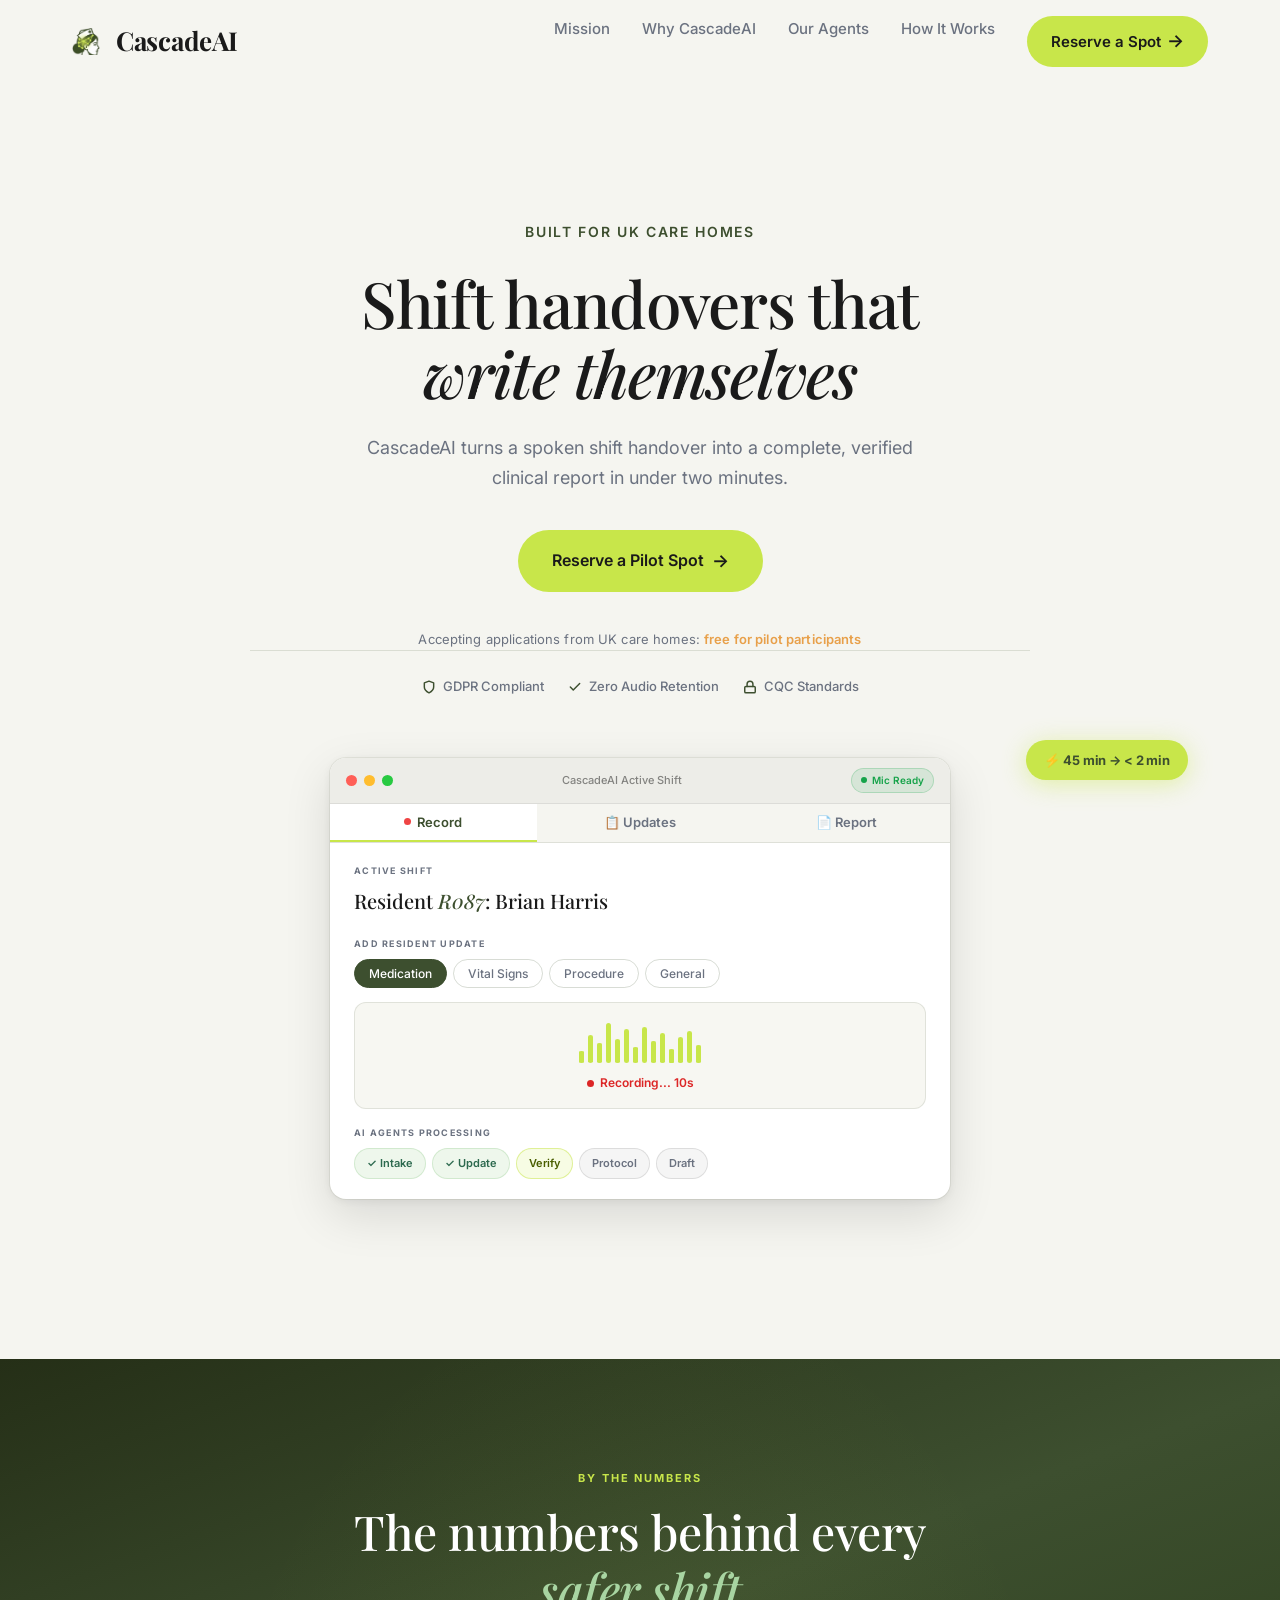
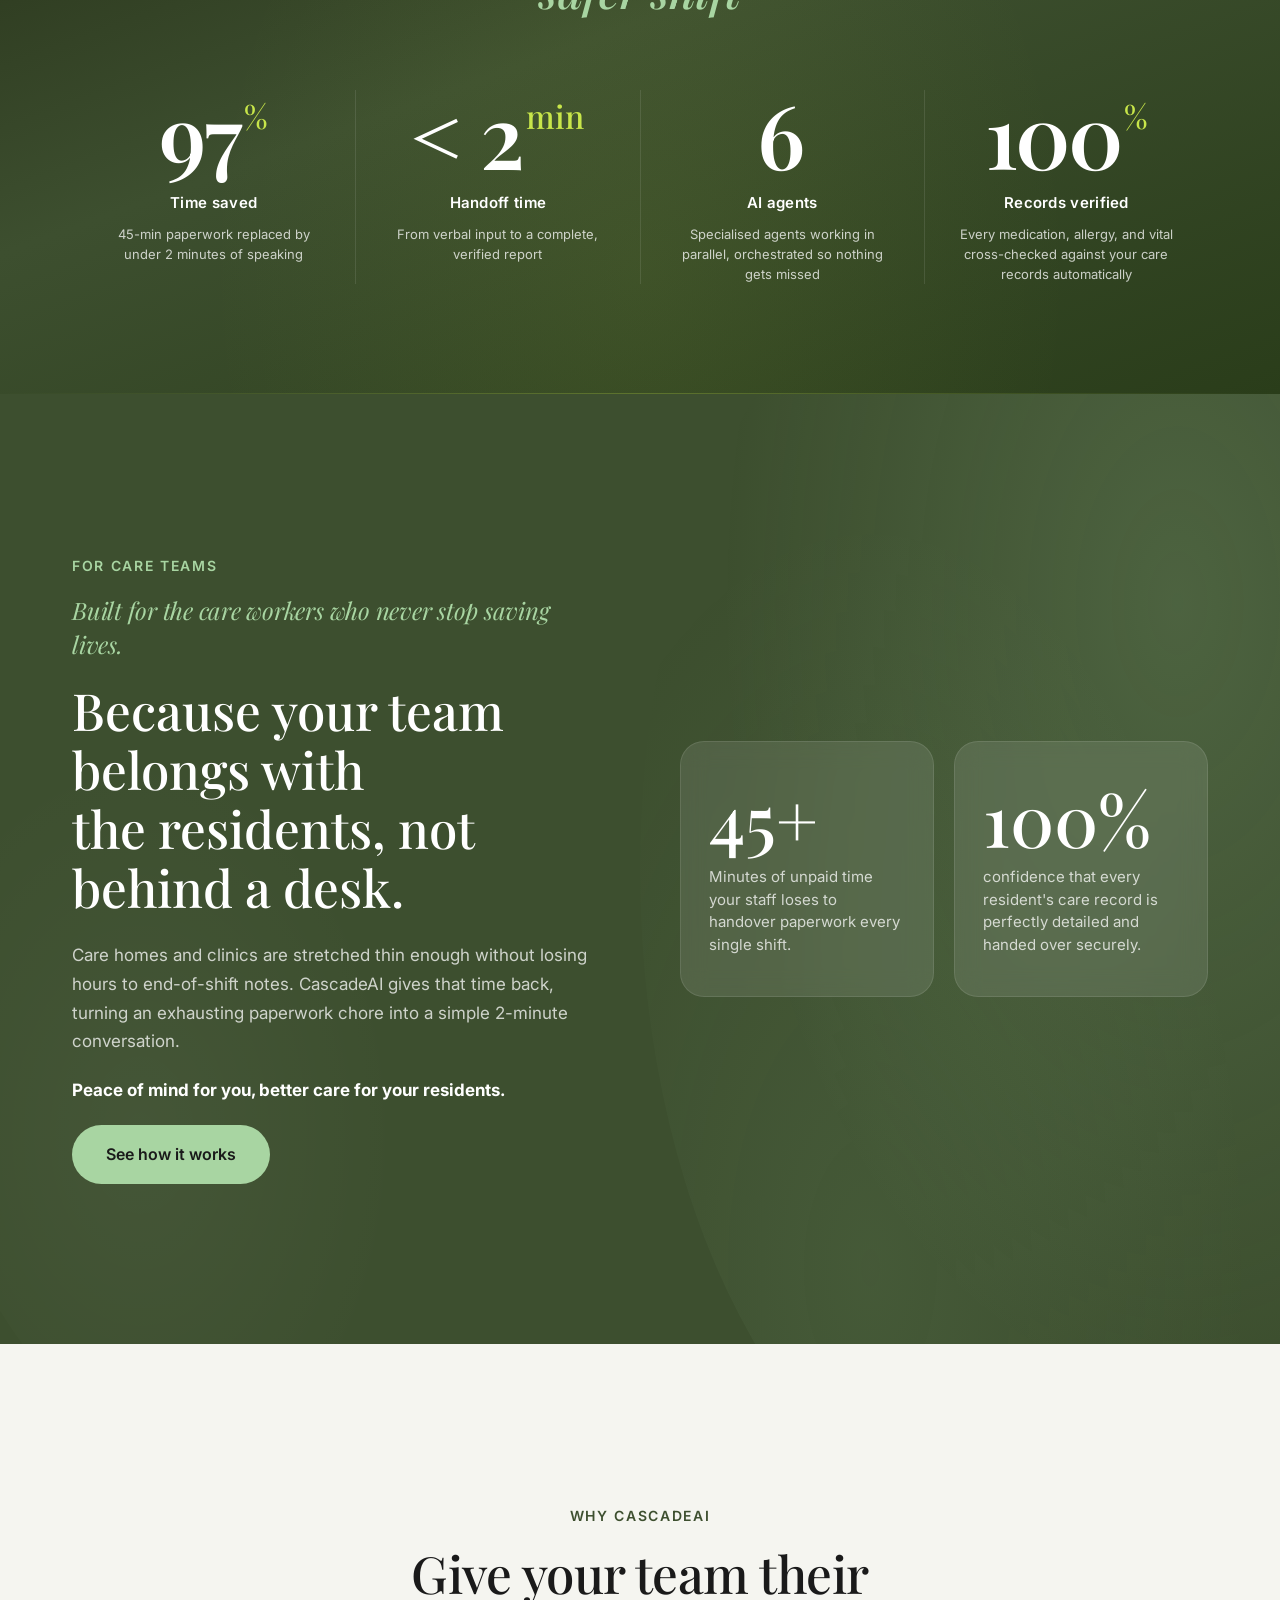
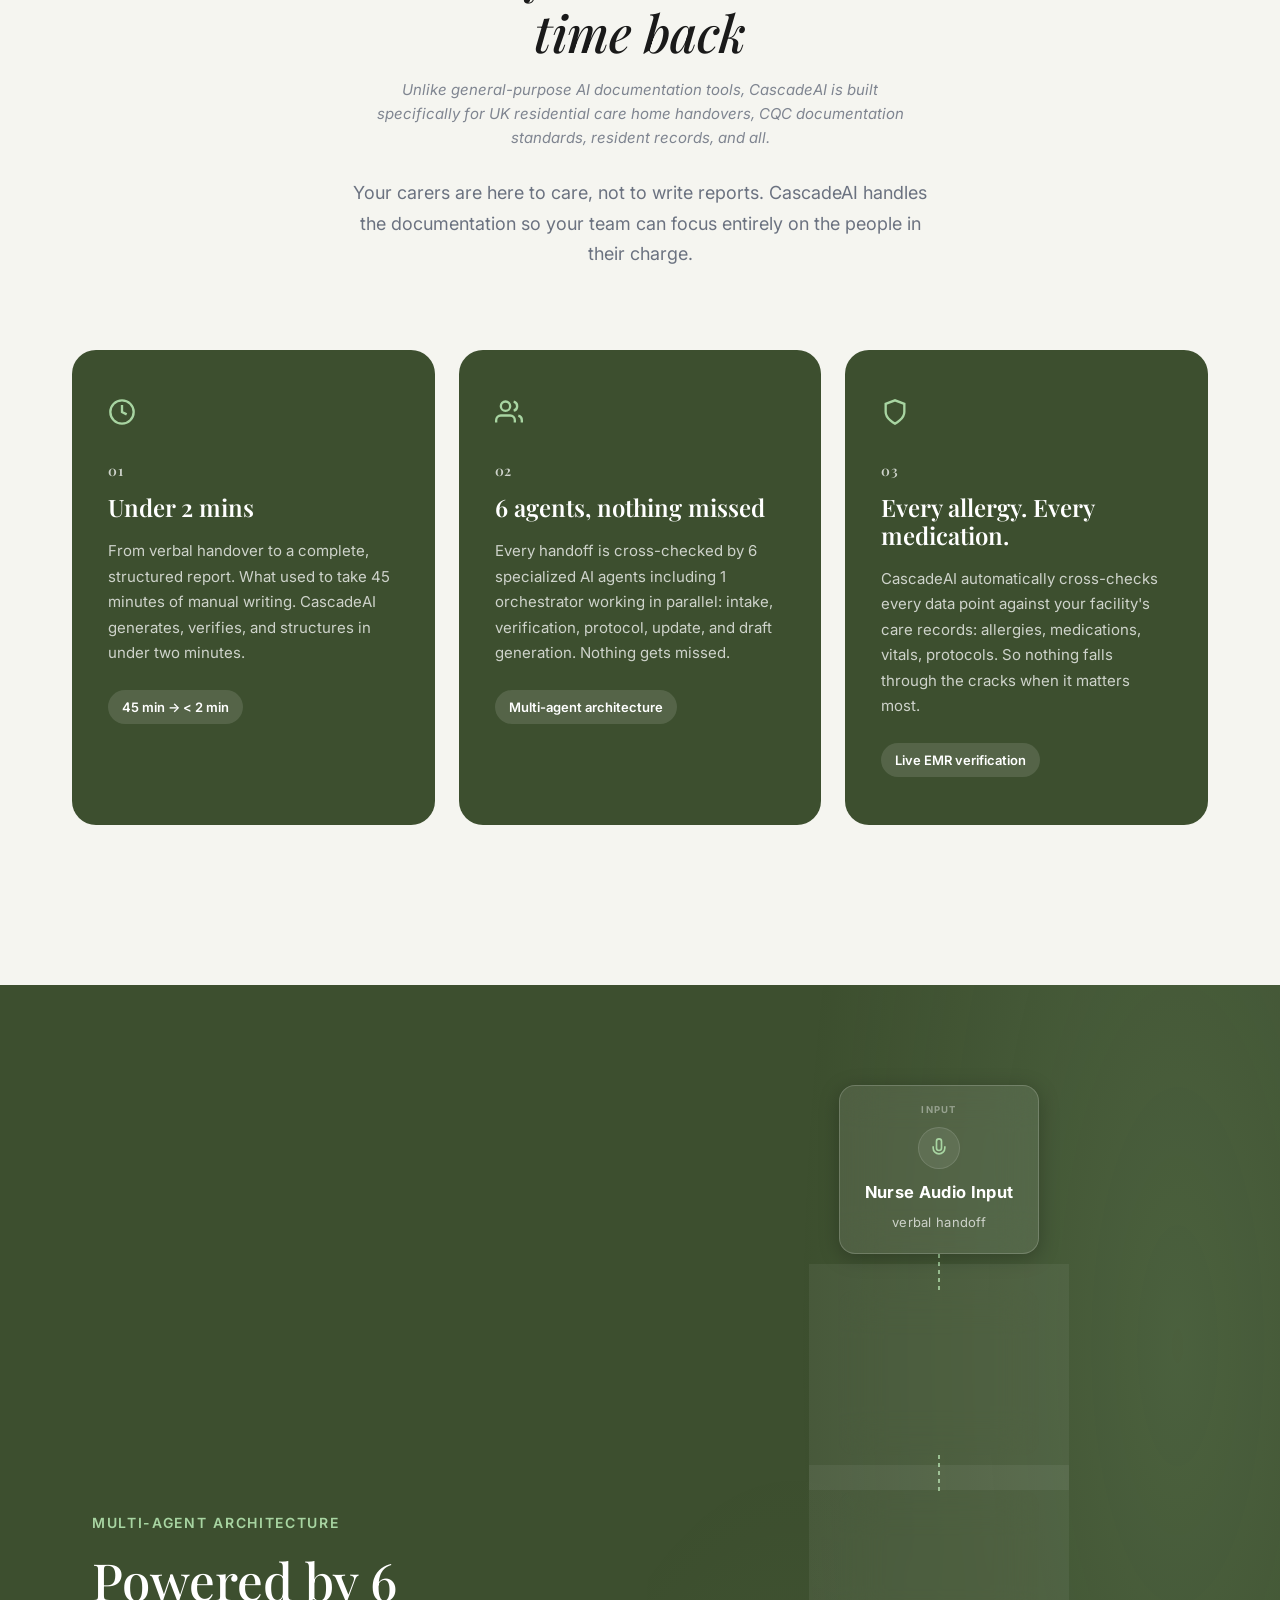
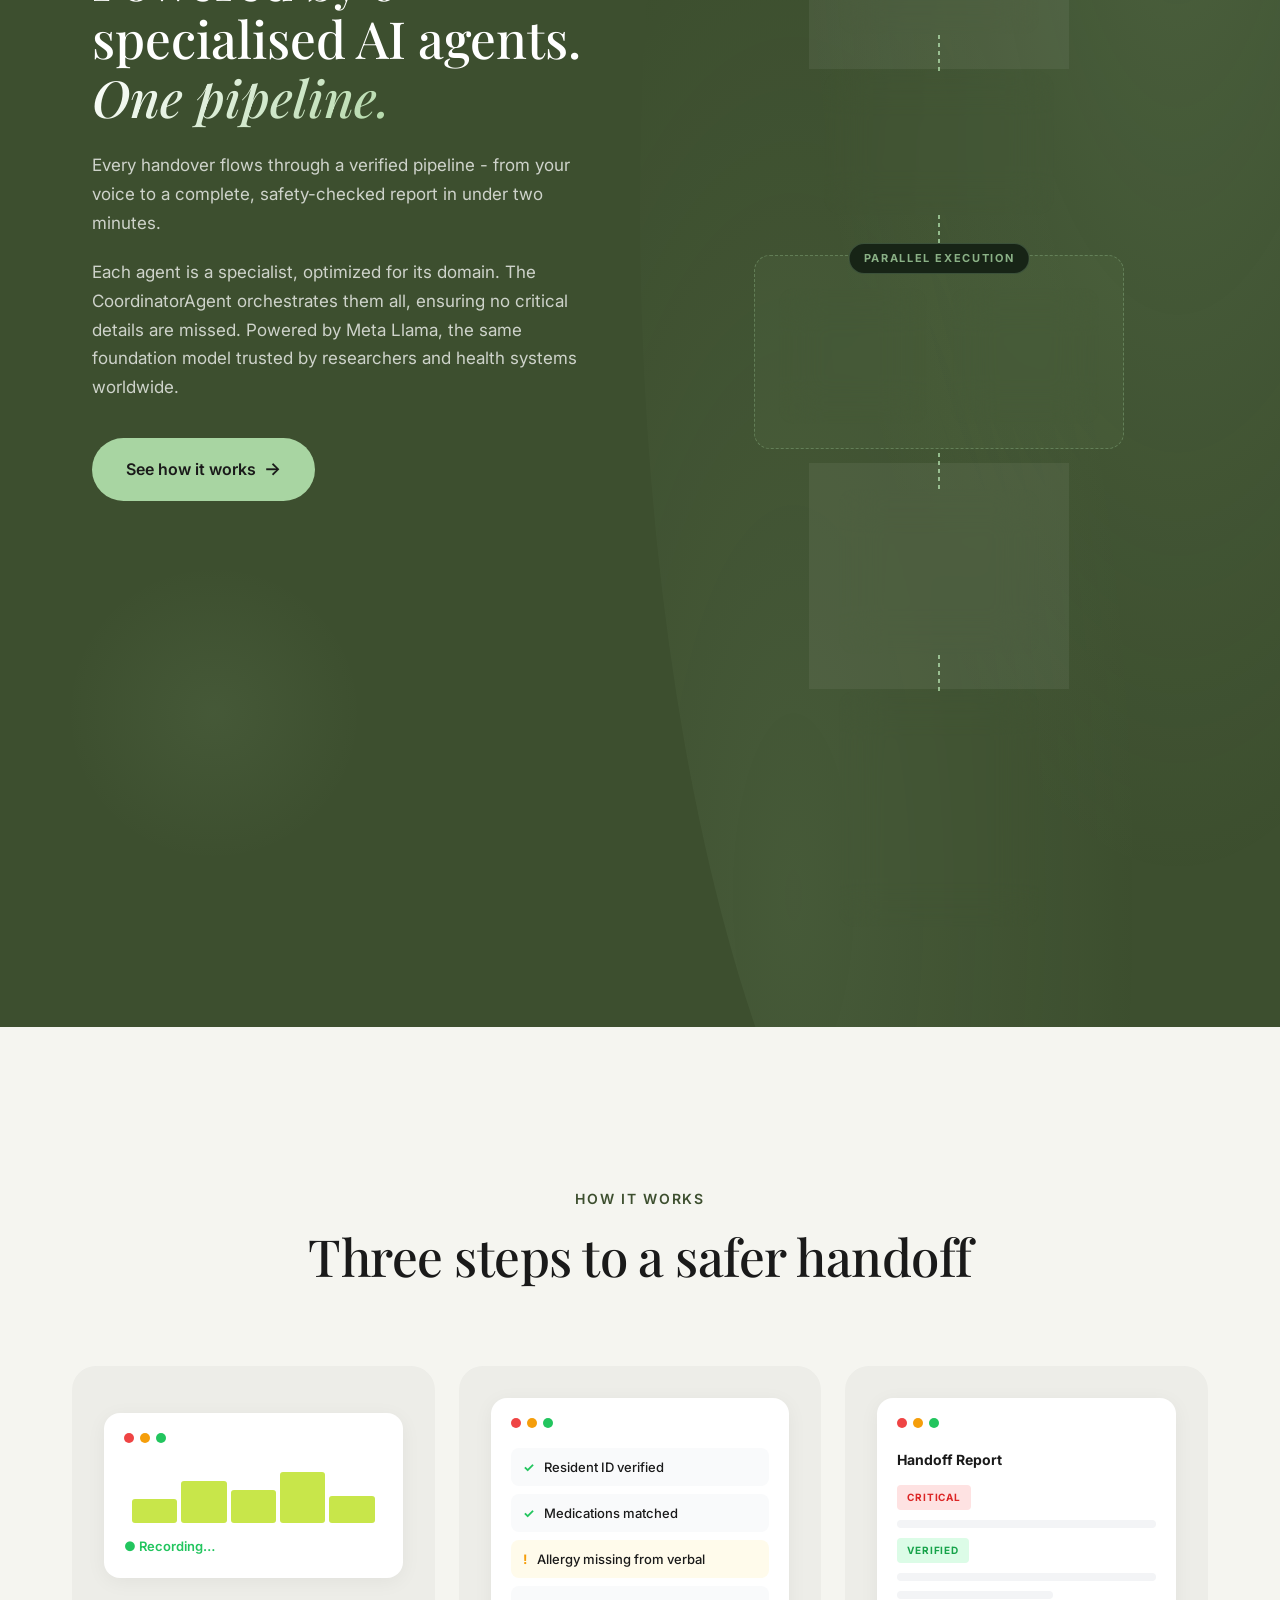
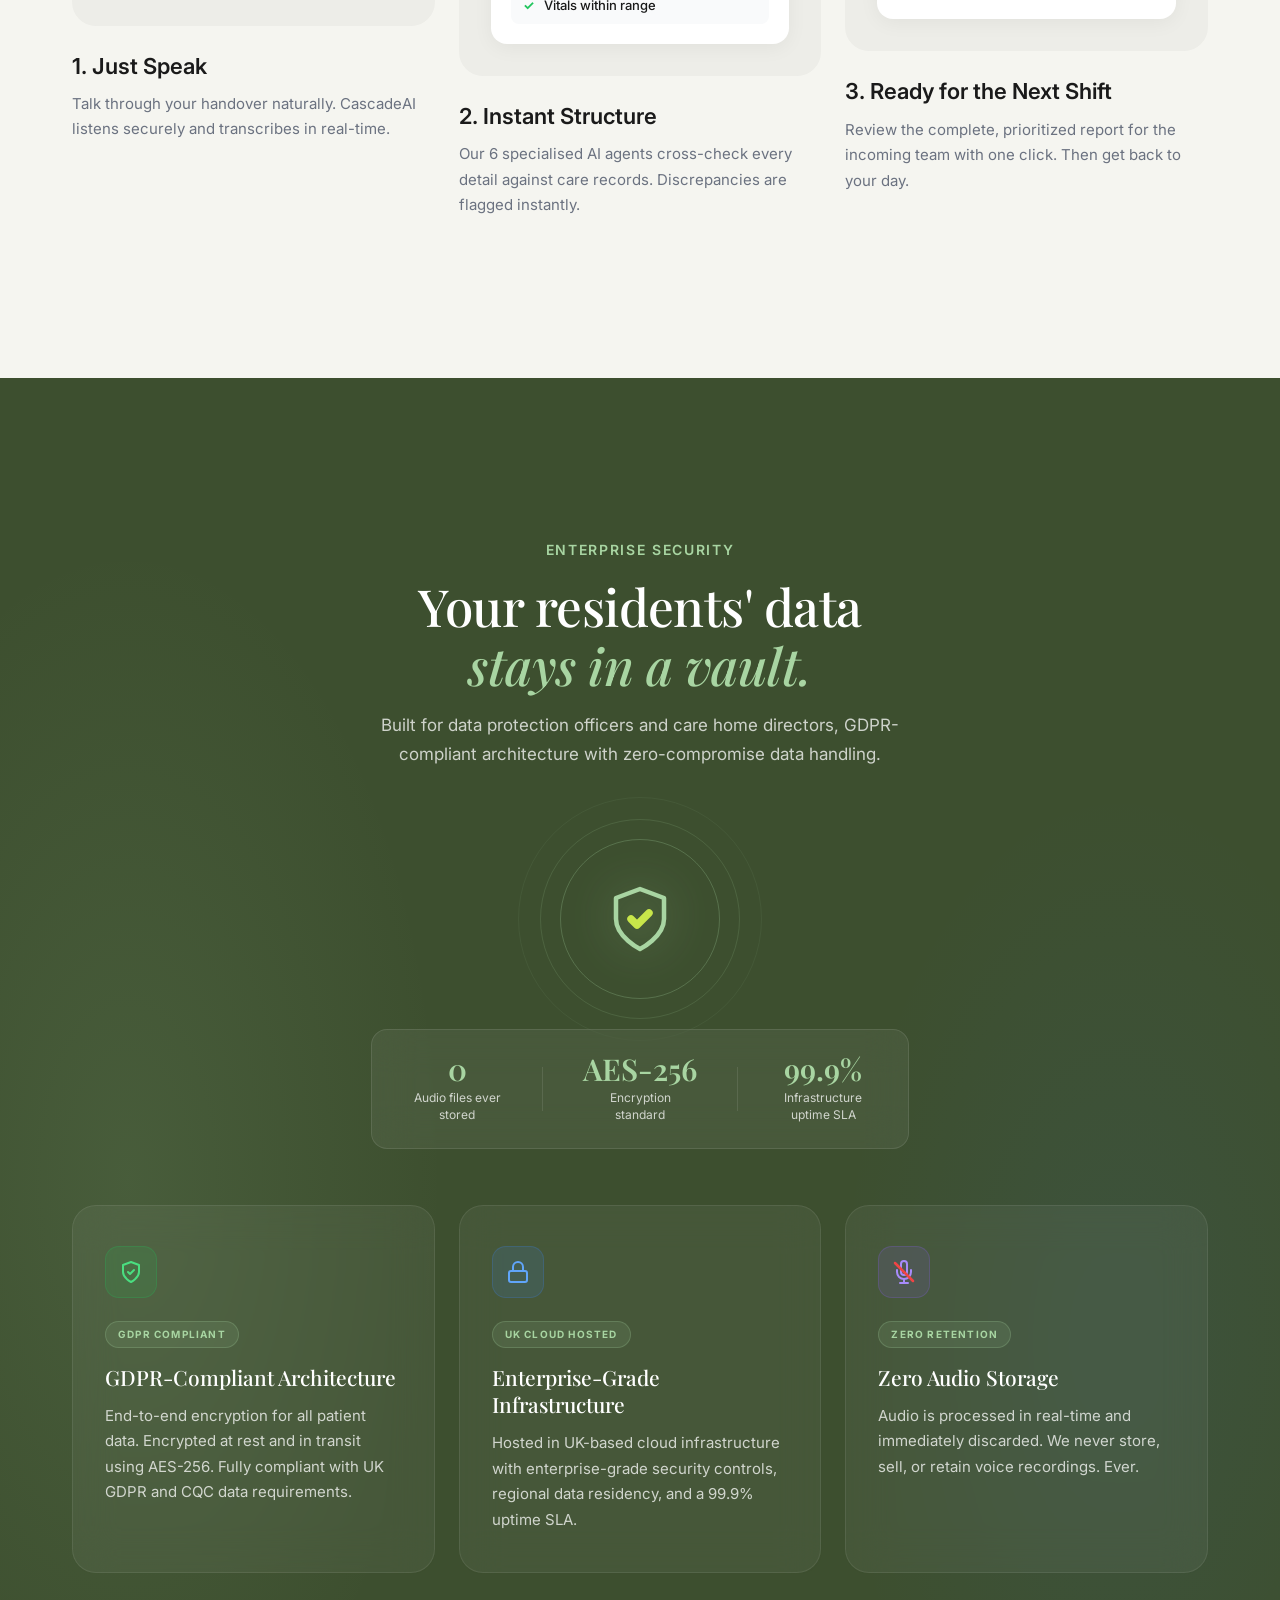
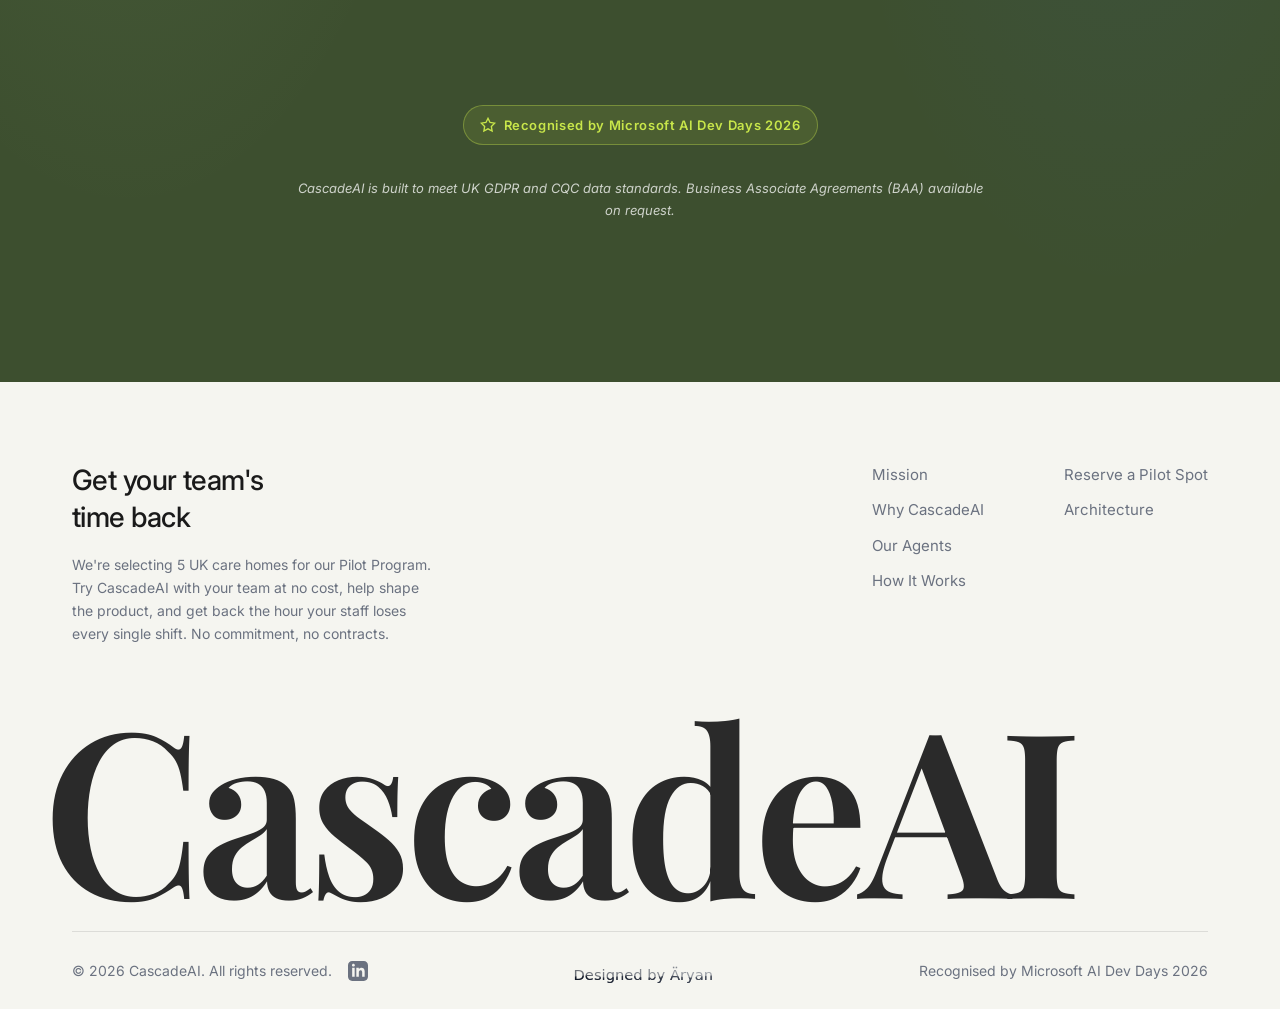
==== commit 1383e5a2: "feat: SEO improvements, agent count fix, og:image, hero copy update" ====
--- a/index.html
+++ b/index.html
@@ -13,14 +13,19 @@
     </script>
     <meta charset="UTF-8">
     <meta name="viewport" content="width=device-width, initial-scale=1.0">
-    <title>CascadeAI - AI Shift Handover Software for UK Care Homes</title>
+    <title>AI Shift Handover Software for UK Care Homes | CascadeAI</title>
     <meta name="description"
         content="CascadeAI turns spoken shift handovers into verified clinical reports in under 2 minutes. GDPR compliant, CQC ready, UK-hosted. Free pilot.">
     <!-- Essential On-Page SEO & Social Sharing Tags -->
-    <link rel="canonical" href="https://www.cascadeaicare.com" />
-    <meta property="og:title" content="CascadeAI - AI Shift Handover Software for UK Care Homes">
+    <link rel="canonical" href="https://www.cascadeaicare.com/" />
+    <meta property="og:title" content="AI Shift Handover Software for UK Care Homes | CascadeAI">
     <meta property="og:description" content="CascadeAI turns a spoken shift handover into a complete, verified clinical report in under 2 minutes. Free pilot program for UK care homes and clinics.">
-    <meta property="og:url" content="https://www.cascadeaicare.com">
+    <meta property="og:url" content="https://www.cascadeaicare.com/">
+    <meta property="og:image" content="https://www.cascadeaicare.com/assets/og-image.png">
+    <meta name="twitter:card" content="summary_large_image">
+    <meta name="twitter:title" content="AI Shift Handover Software for UK Care Homes | CascadeAI">
+    <meta name="twitter:description" content="CascadeAI turns a spoken shift handover into a complete, verified clinical report in under 2 minutes. Free pilot program for UK care homes and clinics.">
+    <meta name="twitter:image" content="https://www.cascadeaicare.com/assets/og-image.png">
     <meta property="og:type" content="website">
     <meta property="og:site_name" content="CascadeAI">
 
@@ -35,7 +40,7 @@
           "operatingSystem": "Web Application",
           "applicationCategory": "HealthcareApplication",
           "description": "AI-powered shift handover system that turns a spoken nurse handover into a complete, verified clinical report in under 2 minutes for UK care homes and clinics.",
-          "url": "https://www.cascadeaicare.com",
+          "url": "https://www.cascadeaicare.com/",
           "offers": {
             "@type": "Offer",
             "price": "0",
@@ -47,7 +52,7 @@
         {
           "@type": "Organization",
           "name": "CascadeAI",
-          "url": "https://www.cascadeaicare.com",
+          "url": "https://www.cascadeaicare.com/",
           "description": "CascadeAI provides multi-agent AI clinical handoff intelligence for the UK healthcare sector.",
           "email": "cascadeai.contact@gmail.com",
           "sameAs": "https://www.linkedin.com/company/cascadeai-official",
@@ -116,7 +121,7 @@
                     <em>write themselves</em>
                 </h1>
                 <p class="hero-sub">
-                    Your team spends 45 minutes every shift writing notes instead of caring for residents. CascadeAI turns a spoken handover into a complete, verified report in under two minutes. Audio never stored, never shared.
+                    CascadeAI turns a spoken shift handover into a complete, verified clinical report in under two minutes.
                 </p>
                 <div class="hero-ctas">
                     <a href="#" class="btn btn-primary magnetic" onclick="openPilotModal(event)">Reserve a Pilot Spot<span class="arrow">→</span></a>
@@ -421,6 +426,7 @@
             <div class="section-header scroll-reveal">
                 <p class="section-eyebrow">Why CascadeAI</p>
                 <h2 class="section-title">Give your team their<br><em>time back</em></h2>
+                <h2 class="hero-positioning">Unlike general-purpose AI documentation tools, CascadeAI is built specifically for UK residential care home handovers, CQC documentation standards, resident records, and all.</h2>
                 <p class="section-sub">Your carers are here to care, not to write reports. CascadeAI handles the documentation so your team can focus entirely on the people in their charge.</p>
             </div>
             <div class="outcomes-grid">
@@ -447,8 +453,8 @@
                         </svg>
                     </div>
                     <span class="outcome-num">02</span>
-                    <h3 class="outcome-title">5 agents, 1 safety net</h3>
-                    <p class="outcome-desc">Every handoff is cross-checked by 5 specialized AI agents + 1 orchestrator
+                    <h3 class="outcome-title">6 agents, nothing missed</h3>
+                    <p class="outcome-desc">Every handoff is cross-checked by 6 specialized AI agents including 1 orchestrator
                         working in parallel: intake, verification, protocol, update, and draft generation. Nothing gets
                         missed.
                     </p>
@@ -480,11 +486,11 @@
                 <!-- Left: Text -->
                 <div class="workflow-text">
                     <p class="section-eyebrow section-eyebrow--light">Multi-agent architecture</p>
-                    <h2 class="workflow-title">Powered by 5 specialised AI agents. <em>One pipeline.</em></h2>
+                    <h2 class="workflow-title">Powered by 6 specialised AI agents. <em>One pipeline.</em></h2>
                     <p class="workflow-body">Every handover flows through a verified pipeline - from your voice to a
                         complete, safety-checked report in under two minutes.</p>
                     <p class="workflow-body">Each agent is a specialist, optimized for its domain. The
-                        CoordinatorAgent orchestrates them all, ensuring no critical details are missed. Powered by Meta Llama — the same foundation model trusted by researchers and health systems worldwide.
+                        CoordinatorAgent orchestrates them all, ensuring no critical details are missed. Powered by Meta Llama, the same foundation model trusted by researchers and health systems worldwide.
                     </p>
                     <a href="#how-it-works" class="btn btn-mint magnetic">See how it works <span
                             class="arrow">&rarr;</span></a>
@@ -645,7 +651,7 @@
                         </div>
                     </div>
                     <h3 class="step-label">2. Instant Structure</h3>
-                    <p class="step-desc">Our 5 specialised AI agents cross-check every detail against care records. Discrepancies are
+                    <p class="step-desc">Our 6 specialised AI agents cross-check every detail against care records. Discrepancies are
                         flagged instantly.</p>
                 </div>
                 <div class="step-card scroll-reveal">
--- a/styles.css
+++ b/styles.css
@@ -363,6 +363,19 @@
 
 .hero-headline em {
     font-style: italic;
+}
+
+.hero-positioning {
+    font-size: 15px;
+    font-weight: 400;
+    color: var(--text-secondary);
+    max-width: 560px;
+    margin: 0 auto 28px;
+    line-height: 1.6;
+    font-family: 'Inter', sans-serif;
+    font-style: italic;
+    opacity: 0.85;
+    text-align: center;
 }
 
 .hero-sub {
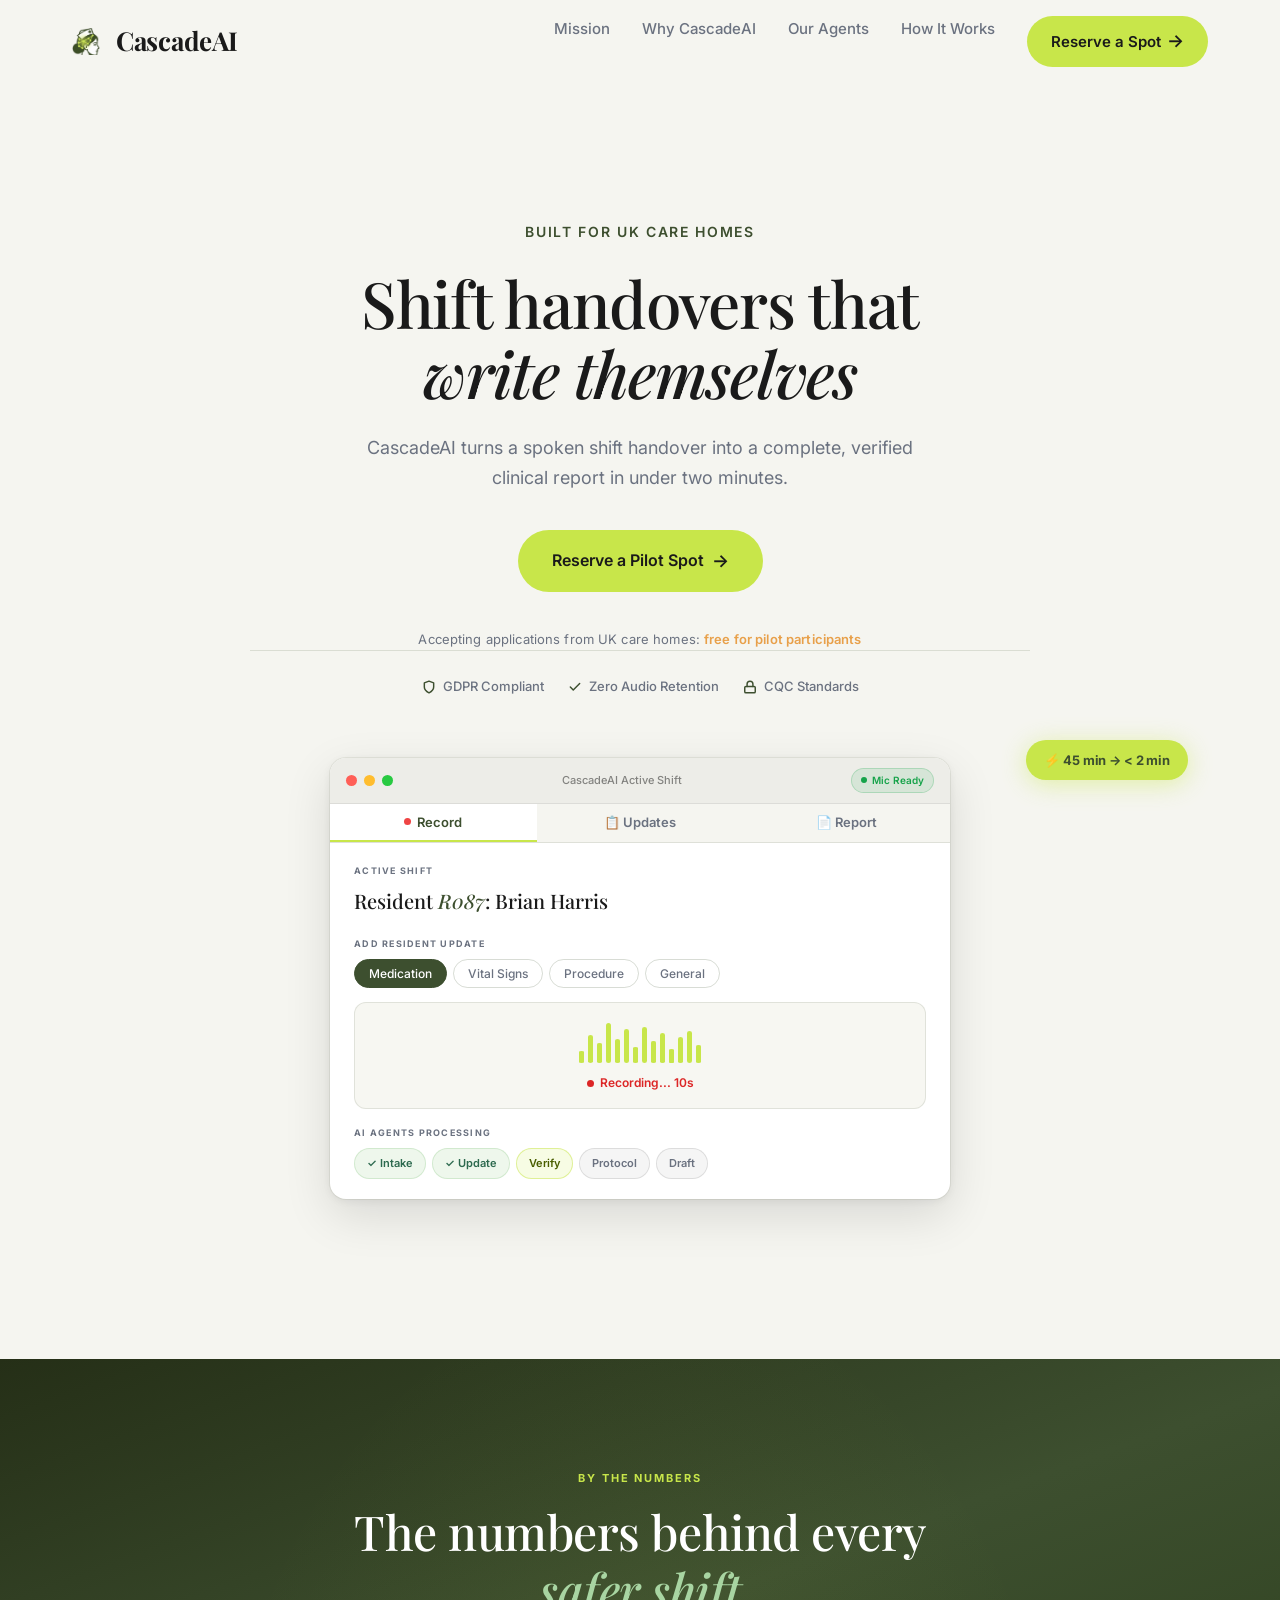
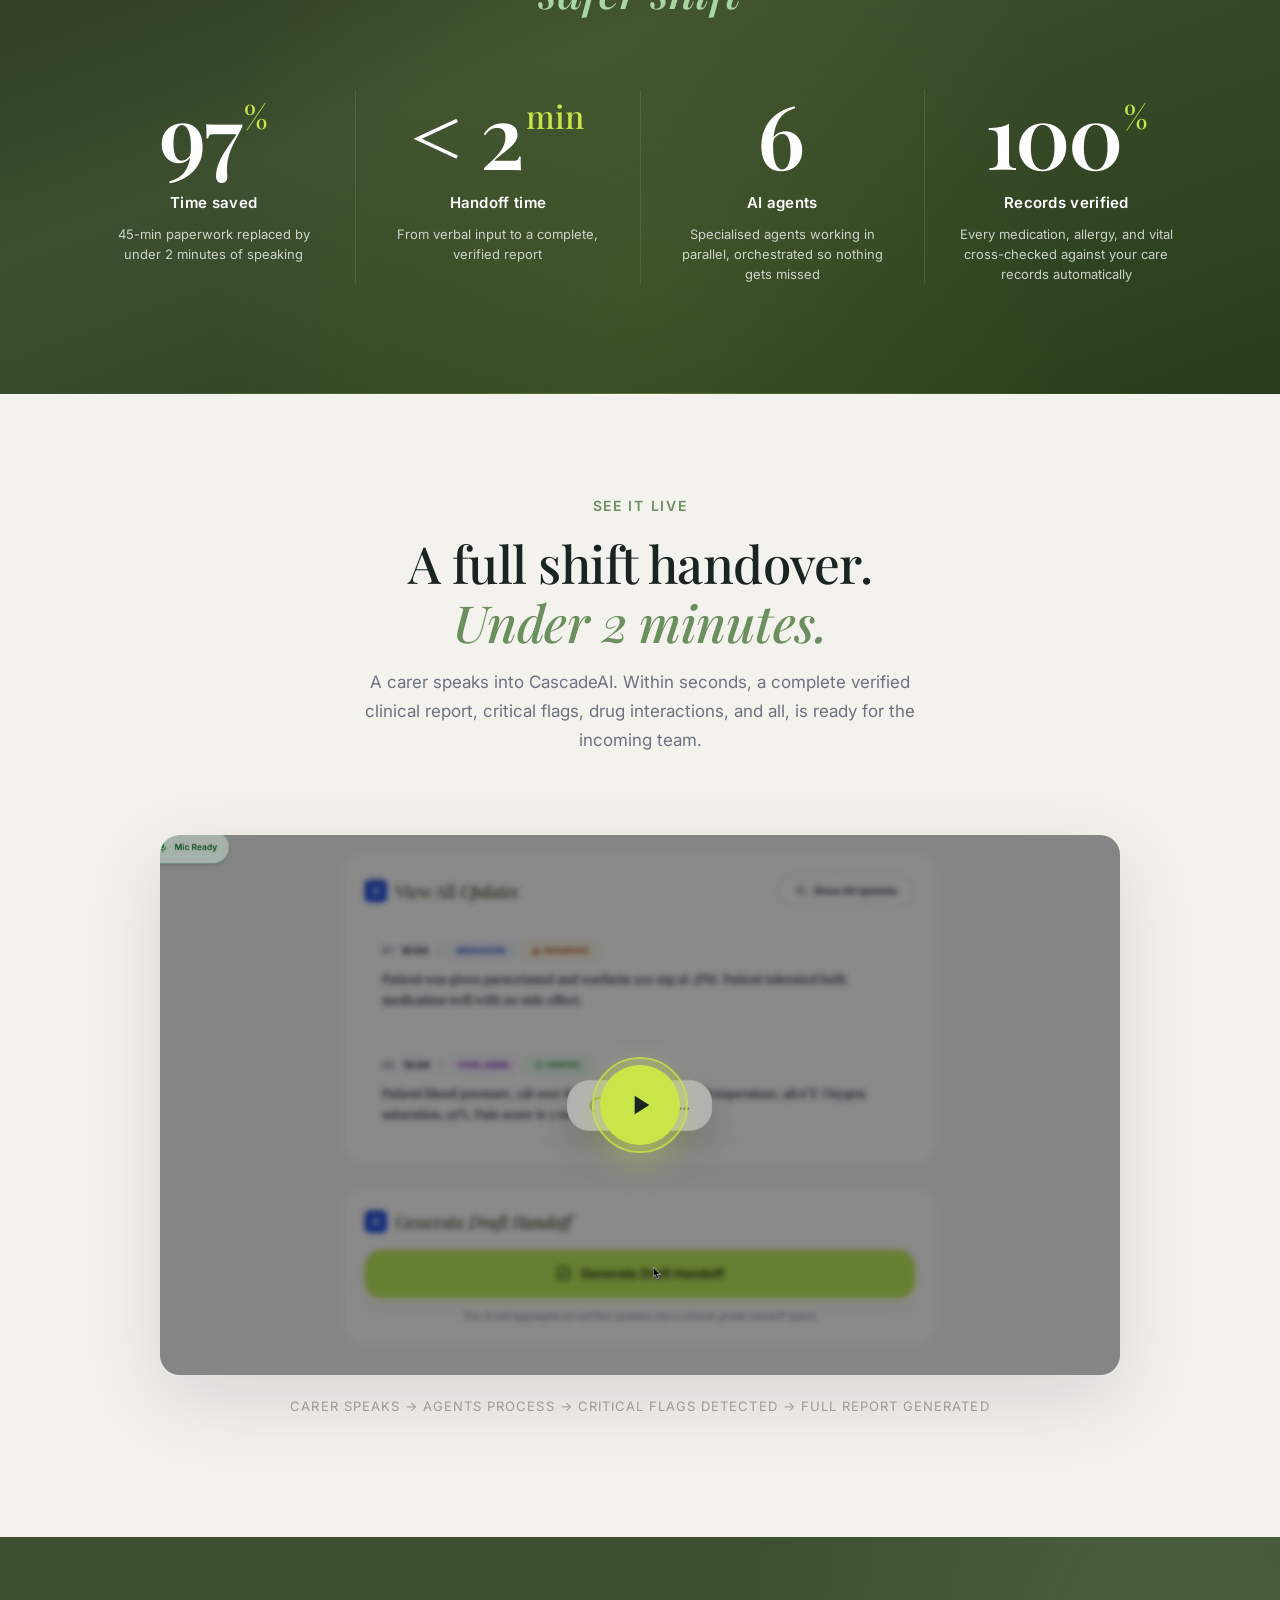
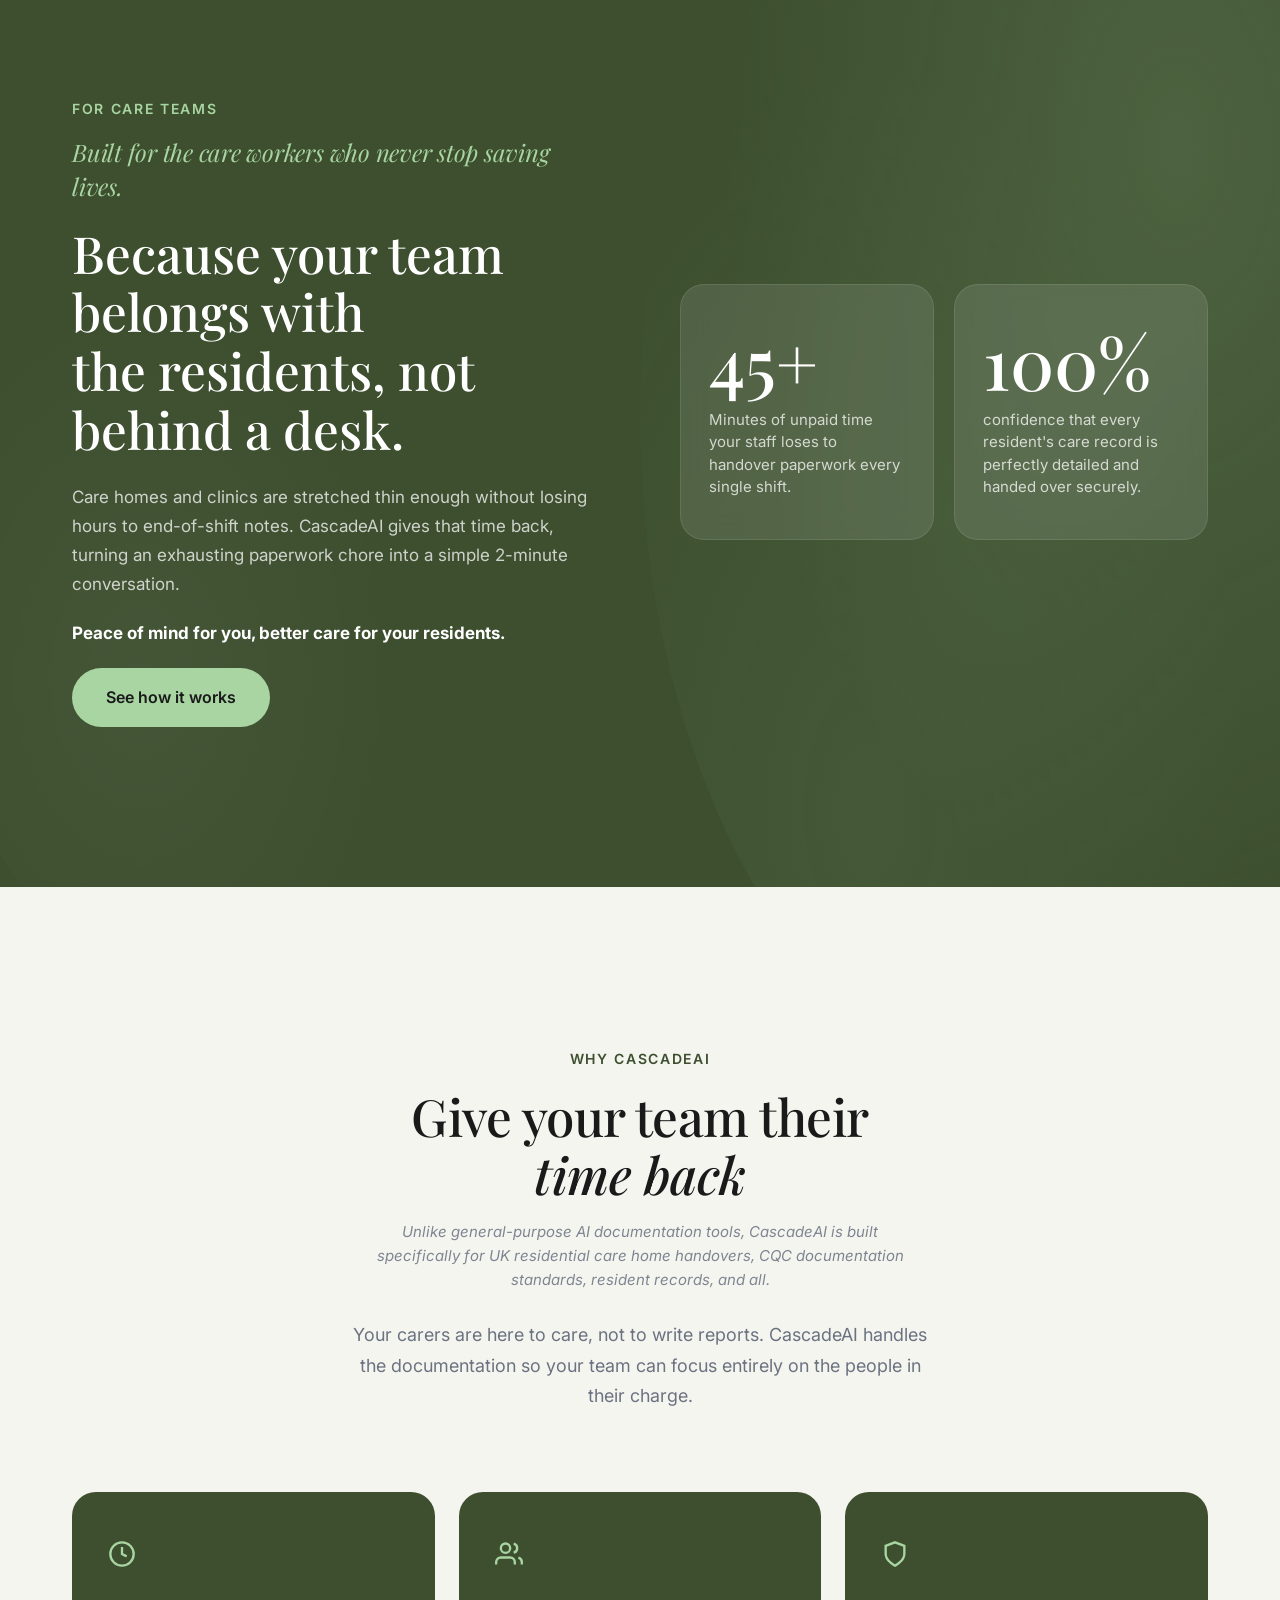
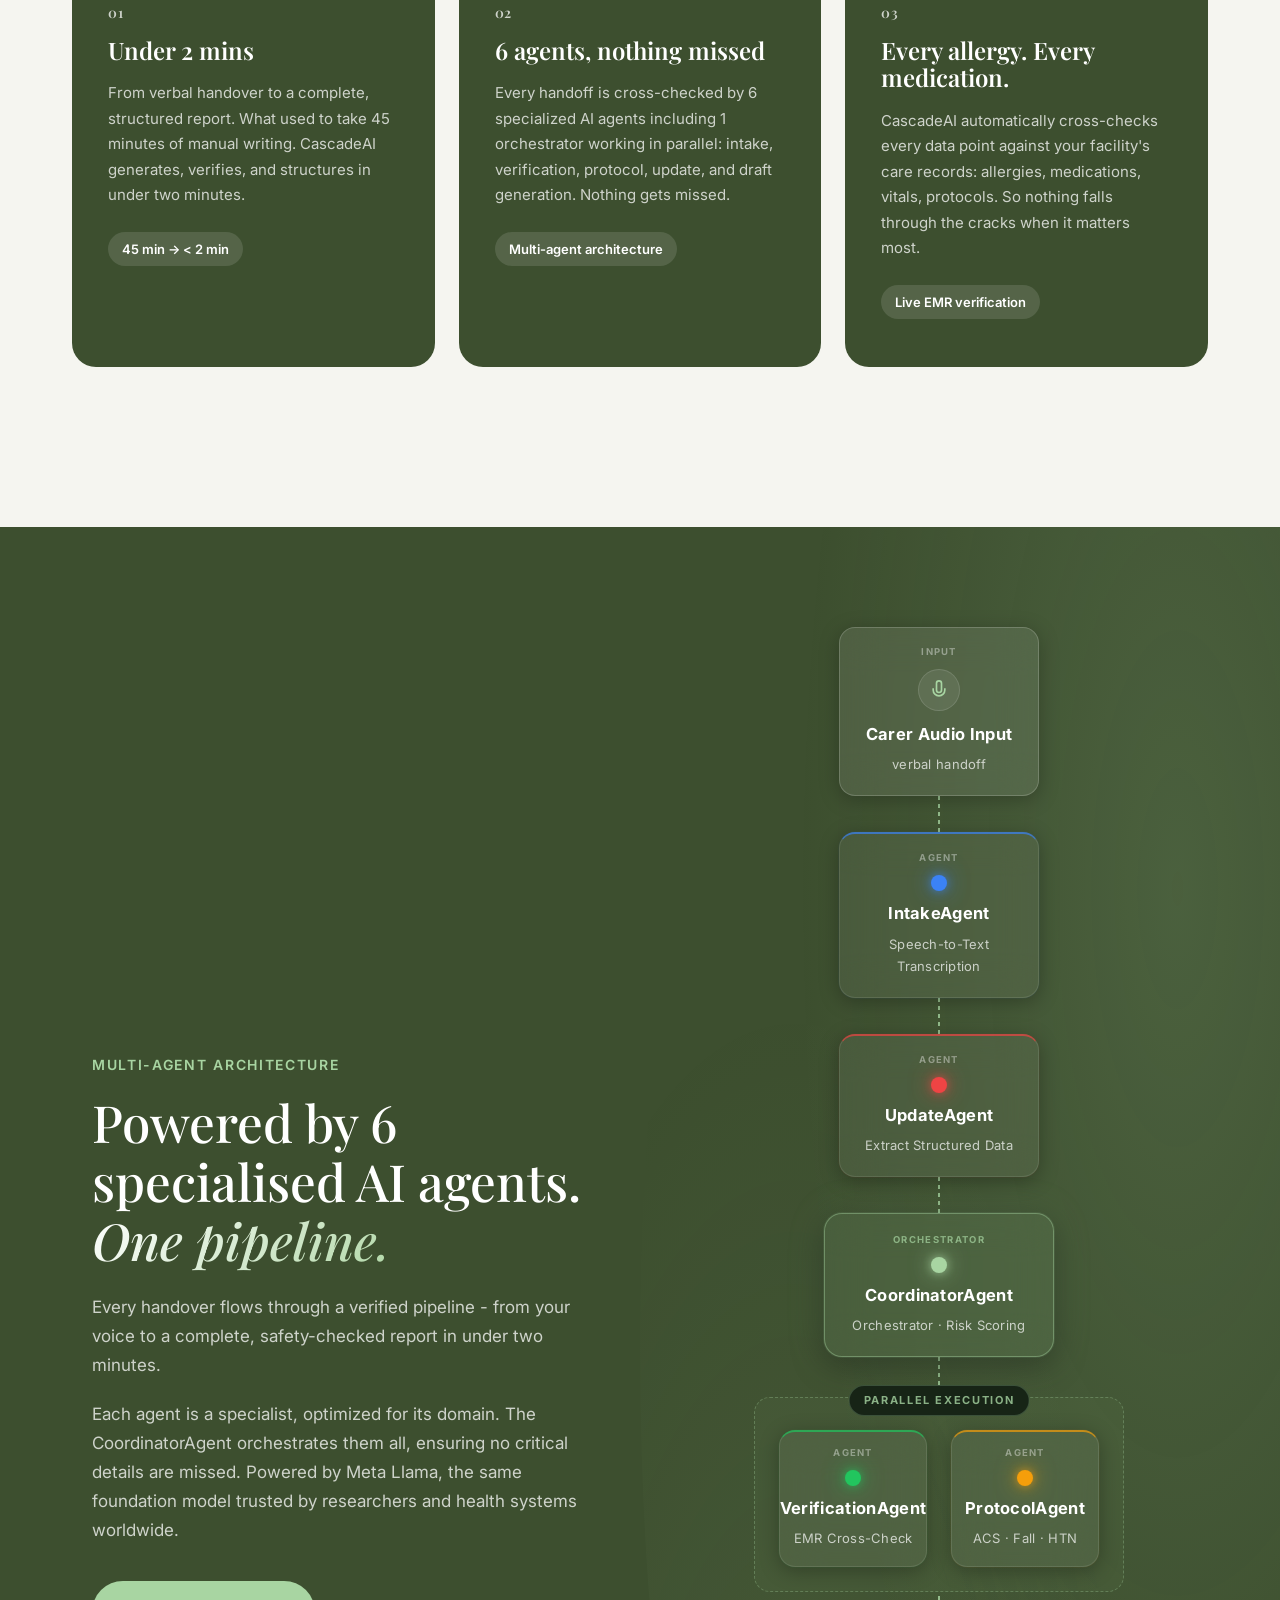
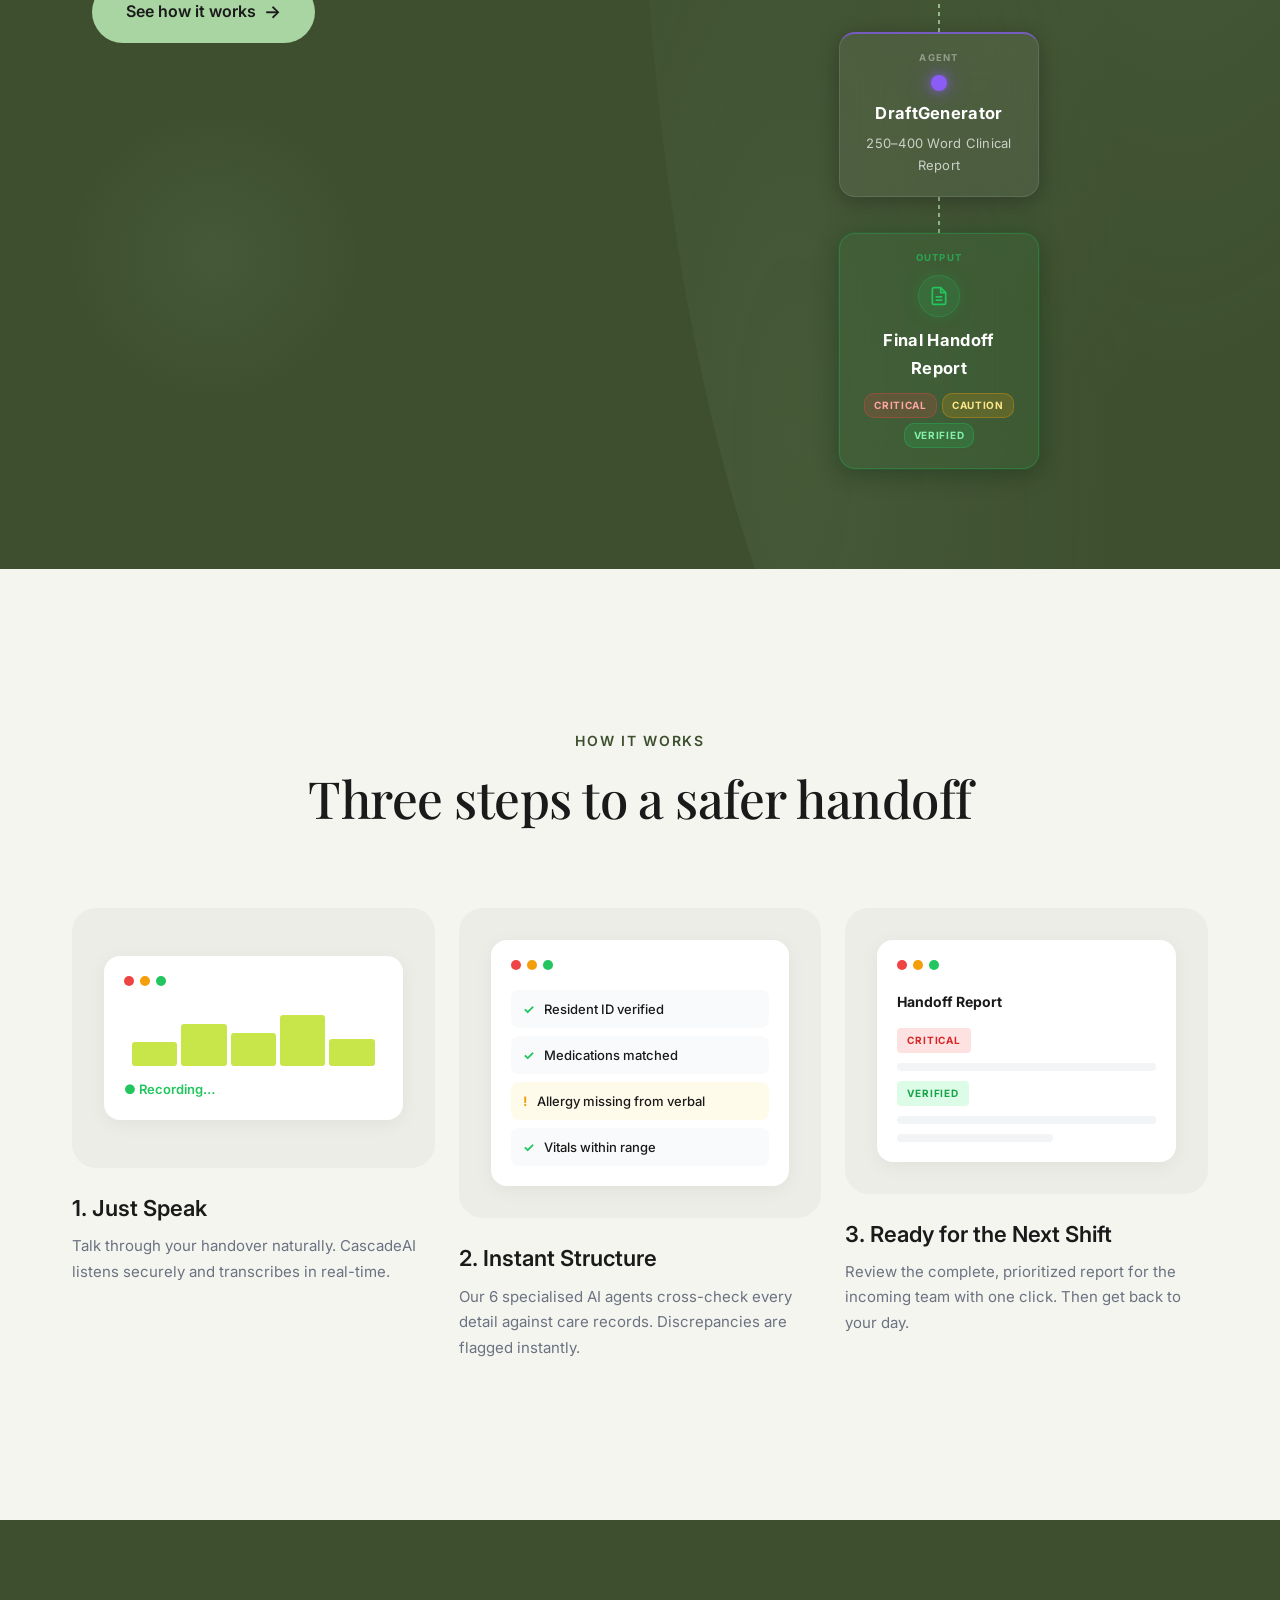
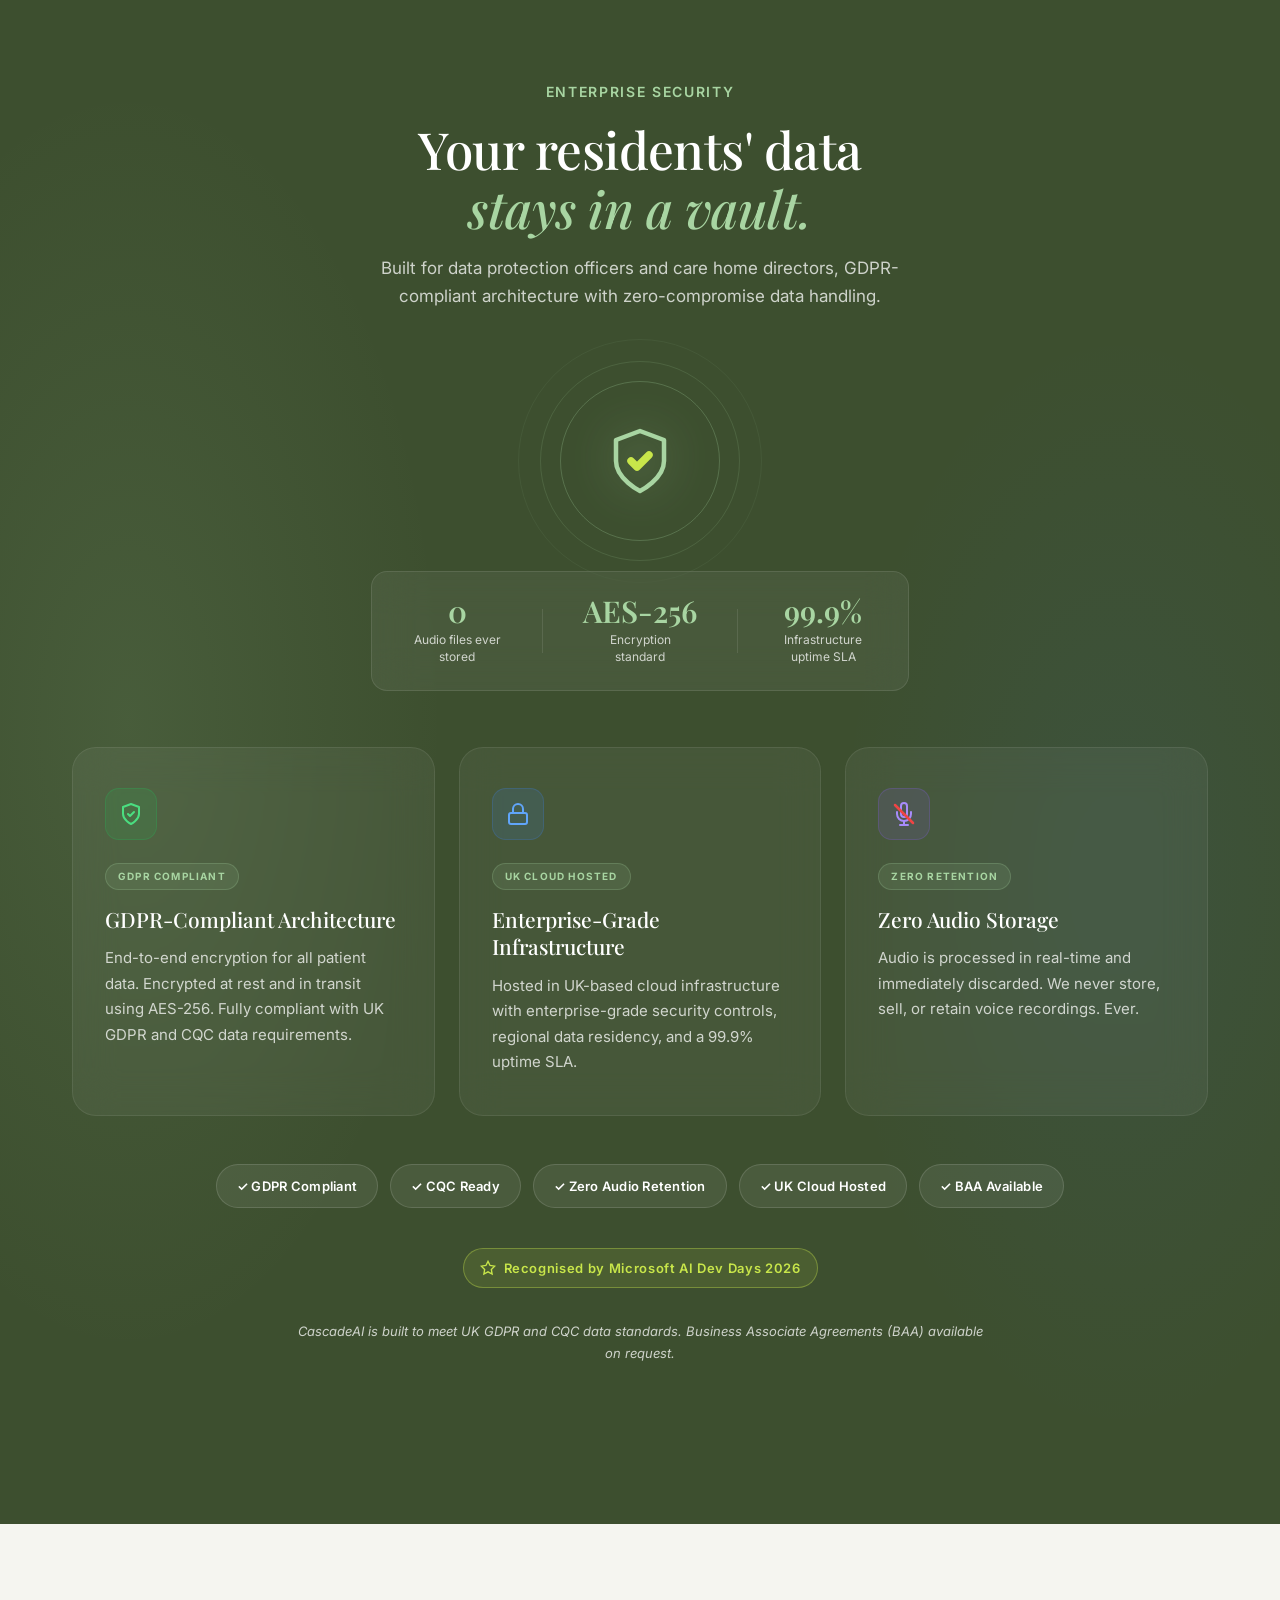
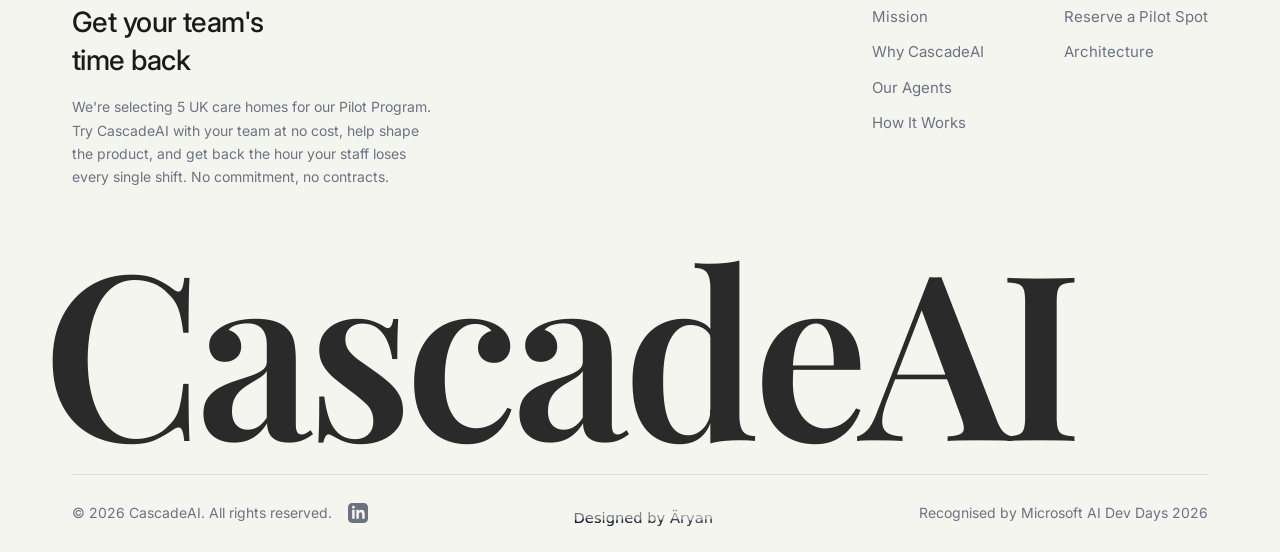
==== commit f5e18597: "feat: add demo video section with olive theme, pulse animation, pause button" ====
--- a/index.html
+++ b/index.html
@@ -39,7 +39,7 @@
           "name": "CascadeAI",
           "operatingSystem": "Web Application",
           "applicationCategory": "HealthcareApplication",
-          "description": "AI-powered shift handover system that turns a spoken nurse handover into a complete, verified clinical report in under 2 minutes for UK care homes and clinics.",
+          "description": "AI-powered shift handover system that turns a spoken carer handover into a complete, verified clinical report in under 2 minutes for UK care homes and clinics.",
           "url": "https://www.cascadeaicare.com/",
           "offers": {
             "@type": "Offer",
@@ -387,6 +387,41 @@
         </div>
     </section>
 
+    <section class="demo-video-section">
+        <div class="container">
+            <div class="section-header scroll-reveal">
+                <p class="section-eyebrow">See It Live</p>
+                <h2 class="section-title demo-section-title">A full shift handover.<br><em>Under 2 minutes.</em></h2>
+                <p class="demo-section-sub">A carer speaks into CascadeAI. Within seconds, a complete verified clinical report, critical flags, drug interactions, and all, is ready for the incoming team.</p>
+            </div>
+            <div class="demo-video-wrapper scroll-reveal">
+                <div class="demo-video-float">
+                    <video
+                        class="demo-video"
+                        src="assets/cascade-demo.mp4"
+                        poster="assets/cascade-demo-thumb.jpg"
+                        muted
+                        playsinline
+                        preload="none"
+                        id="demoVideo"
+                    ></video>
+                    <!-- Play overlay — shown before playing -->
+                    <div class="demo-video-overlay" id="demoOverlay" onclick="toggleDemo()">
+                        <div class="demo-pulse-ring"></div>
+                        <div class="demo-play-btn" id="demoPlayBtn">
+                            <svg width="32" height="32" viewBox="0 0 24 24" fill="#1a2420"><path d="M8 5v14l11-7z"/></svg>
+                        </div>
+                    </div>
+                    <!-- Floating pause button — shown while playing -->
+                    <button class="demo-pause-float" id="demoPauseBtn" onclick="toggleDemo()" style="display:none" aria-label="Pause">
+                        <svg width="18" height="18" viewBox="0 0 24 24" fill="white"><path d="M6 19h4V5H6v14zm8-14v14h4V5h-4z"/></svg>
+                    </button>
+                </div>
+                <p class="demo-caption">Carer speaks → Agents process → Critical flags detected → Full report generated</p>
+            </div>
+        </div>
+    </section>
+
     <!-- ============ MISSION — Bold Blue Section (Kabilah-style) ============ -->
     <section id="mission" class="mission">
         <div class="container">
@@ -509,7 +544,7 @@
                                 <path d="M19 10v2a7 7 0 0 1-14 0v-2" />
                             </svg>
                         </div>
-                        <span class="wf-node-name">Nurse Audio Input</span>
+                        <span class="wf-node-name">Carer Audio Input</span>
                         <span class="wf-node-sub">verbal handoff</span>
                     </div>
 
--- a/styles.css
+++ b/styles.css
@@ -3461,4 +3461,143 @@
     .form-row {
         grid-template-columns: 1fr;
     }
-}+}
+/* ── Demo Video Section ────────────────────────────────── */
+.demo-video-section {
+    padding: 100px 0 120px;
+    background: #f4f2ed;
+}
+
+.demo-video-section .section-eyebrow {
+    color: #6b8f5e;
+}
+
+.demo-section-title {
+    color: #1a2420 !important;
+}
+
+.demo-section-title em {
+    color: #6b8f5e !important;
+}
+
+.demo-section-sub {
+    max-width: 580px;
+    margin: 0 auto;
+    color: #6b7280;
+    font-size: 17px;
+    line-height: 1.7;
+    text-align: center;
+    margin-top: 16px;
+}
+
+.demo-video-wrapper {
+    max-width: 960px;
+    margin: 56px auto 0;
+}
+
+.demo-video-float {
+    position: relative;
+    border-radius: 20px;
+    overflow: hidden;
+    box-shadow: 0 24px 80px rgba(0,0,0,0.12);
+}
+
+.demo-video {
+    width: 100%;
+    display: block;
+    aspect-ratio: 16/9;
+    background: #f0efeb;
+    object-fit: cover;
+    transform: scale(1.06);
+    transform-origin: center center;
+}
+
+.demo-video-overlay {
+    position: absolute;
+    inset: 0;
+    display: flex;
+    align-items: center;
+    justify-content: center;
+    cursor: pointer;
+    background: rgba(0,0,0,0.3);
+    transition: background 0.3s;
+}
+
+.demo-video-overlay:hover { background: rgba(0,0,0,0.18); }
+
+/* Pulsing ring animation */
+.demo-pulse-ring {
+    position: absolute;
+    width: 96px;
+    height: 96px;
+    border-radius: 50%;
+    border: 2px solid rgba(200,230,74,0.8);
+    animation: pulse-ring 2s ease-out infinite;
+}
+
+@keyframes pulse-ring {
+    0%   { transform: scale(1);   opacity: 0.8; }
+    100% { transform: scale(1.7); opacity: 0; }
+}
+
+.demo-play-btn {
+    position: relative;
+    width: 80px;
+    height: 80px;
+    border-radius: 50%;
+    background: var(--cta-lime);
+    display: flex;
+    align-items: center;
+    justify-content: center;
+    box-shadow:
+        0 0 0 6px rgba(200,230,74,0.25),
+        0 12px 40px rgba(200,230,74,0.45);
+    transition: transform 0.2s, box-shadow 0.2s;
+    z-index: 1;
+}
+
+.demo-video-overlay:hover .demo-play-btn {
+    transform: scale(1.1);
+    box-shadow:
+        0 0 0 8px rgba(200,230,74,0.3),
+        0 16px 50px rgba(200,230,74,0.55);
+}
+
+/* Floating pause button */
+.demo-pause-float {
+    position: absolute;
+    bottom: 20px;
+    right: 20px;
+    width: 44px;
+    height: 44px;
+    border-radius: 50%;
+    background: rgba(0,0,0,0.55);
+    border: 1.5px solid rgba(107,143,94,0.5);
+    display: flex;
+    align-items: center;
+    justify-content: center;
+    cursor: pointer;
+    backdrop-filter: blur(8px);
+    transition: background 0.2s, transform 0.2s;
+    z-index: 10;
+}
+
+.demo-pause-float:hover {
+    background: rgba(107,143,94,0.4);
+    transform: scale(1.08);
+}
+
+.demo-caption {
+    text-align: center;
+    margin-top: 20px;
+    font-size: 13px;
+    color: #a8a29e;
+    letter-spacing: 0.08em;
+    text-transform: uppercase;
+}
+
+@media (max-width: 768px) {
+    .demo-video-section { padding: 64px 0 80px; }
+    .demo-play-btn { width: 64px; height: 64px; }
+    .demo-pulse-ring { width: 80px; height: 80px; }
+}
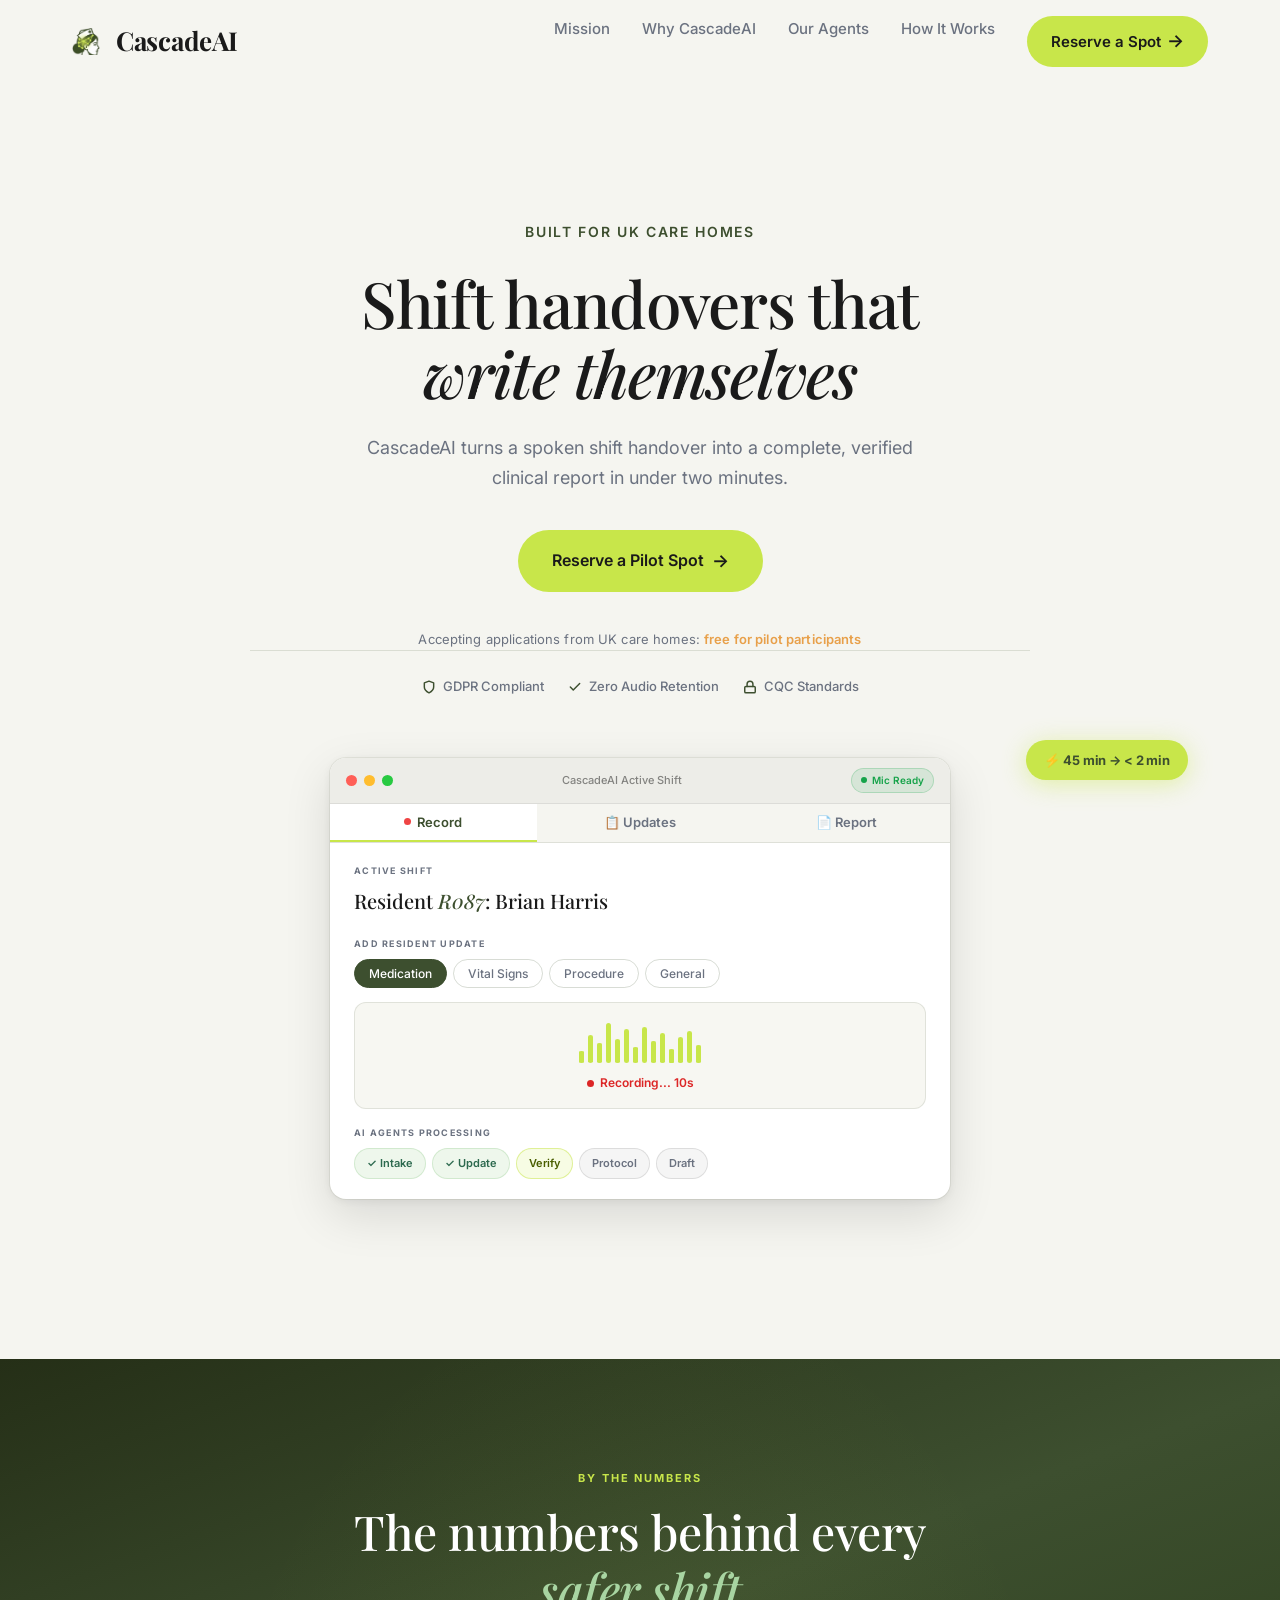
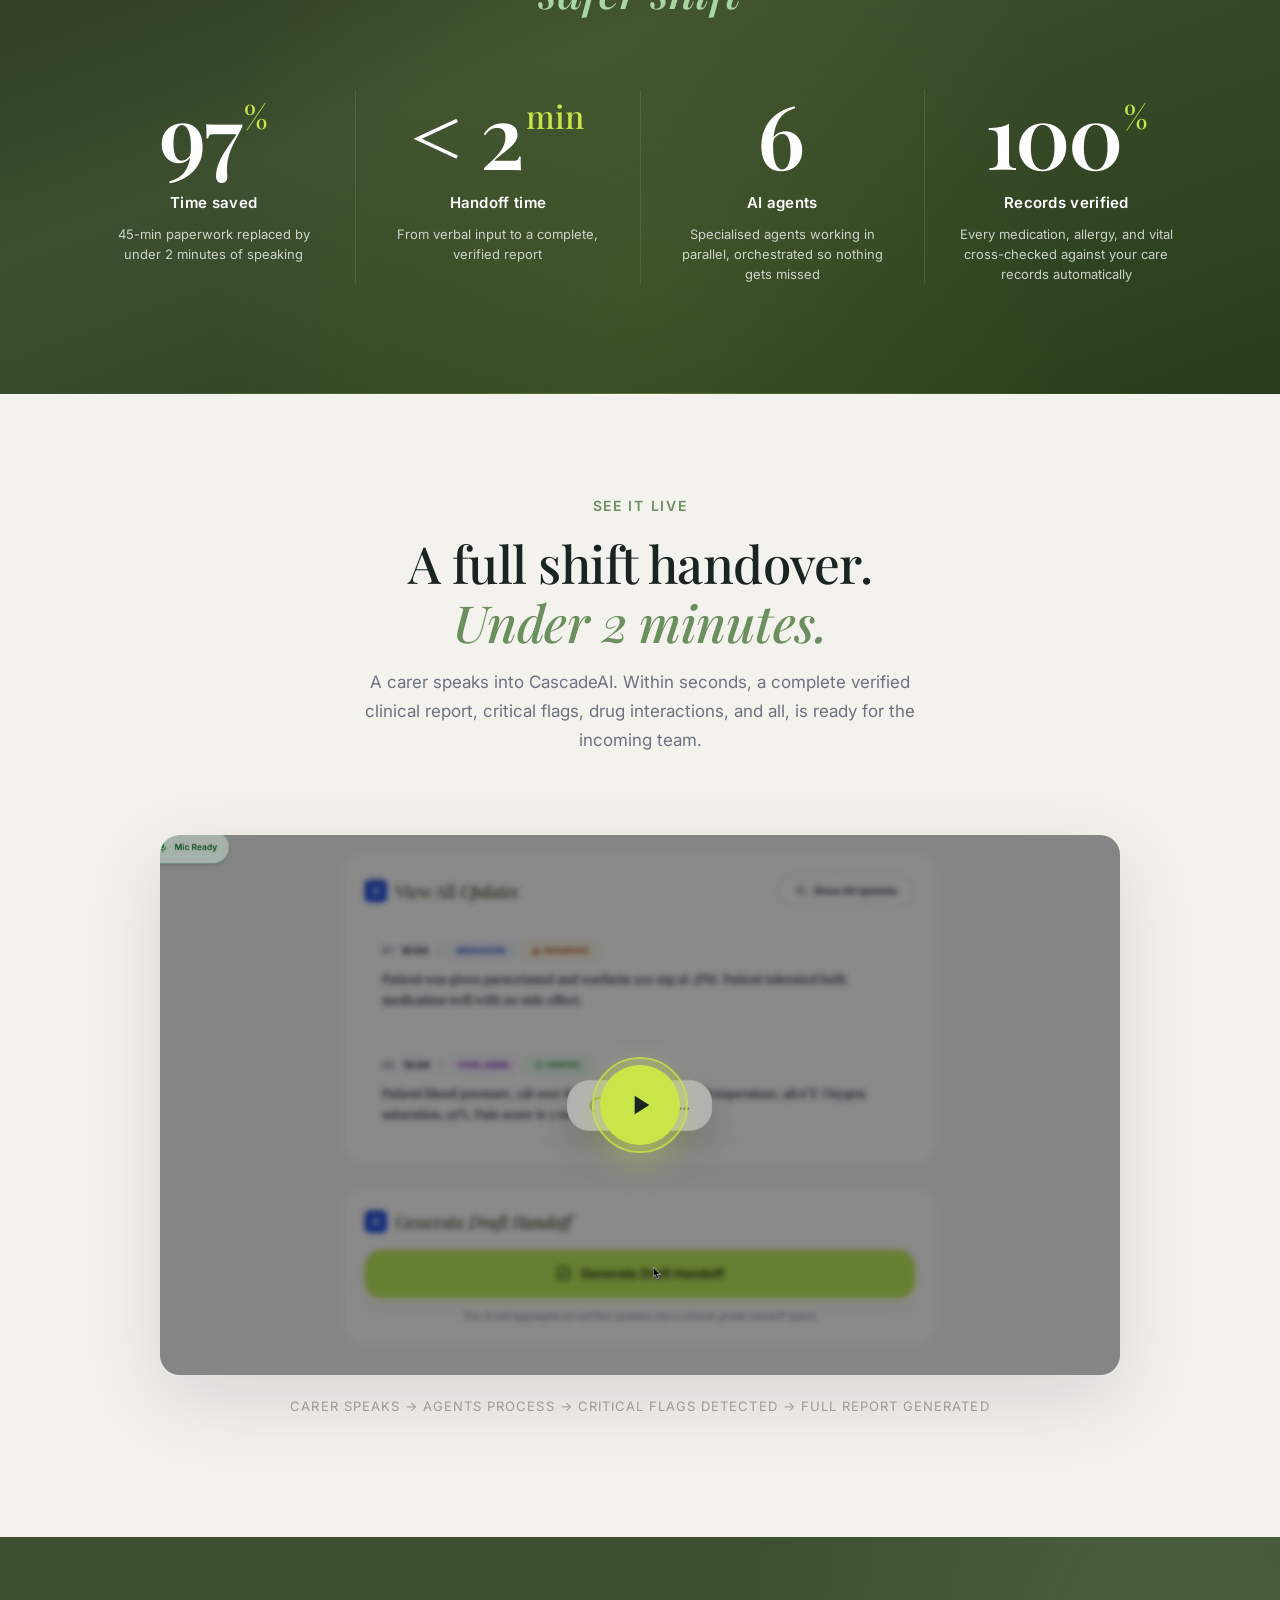
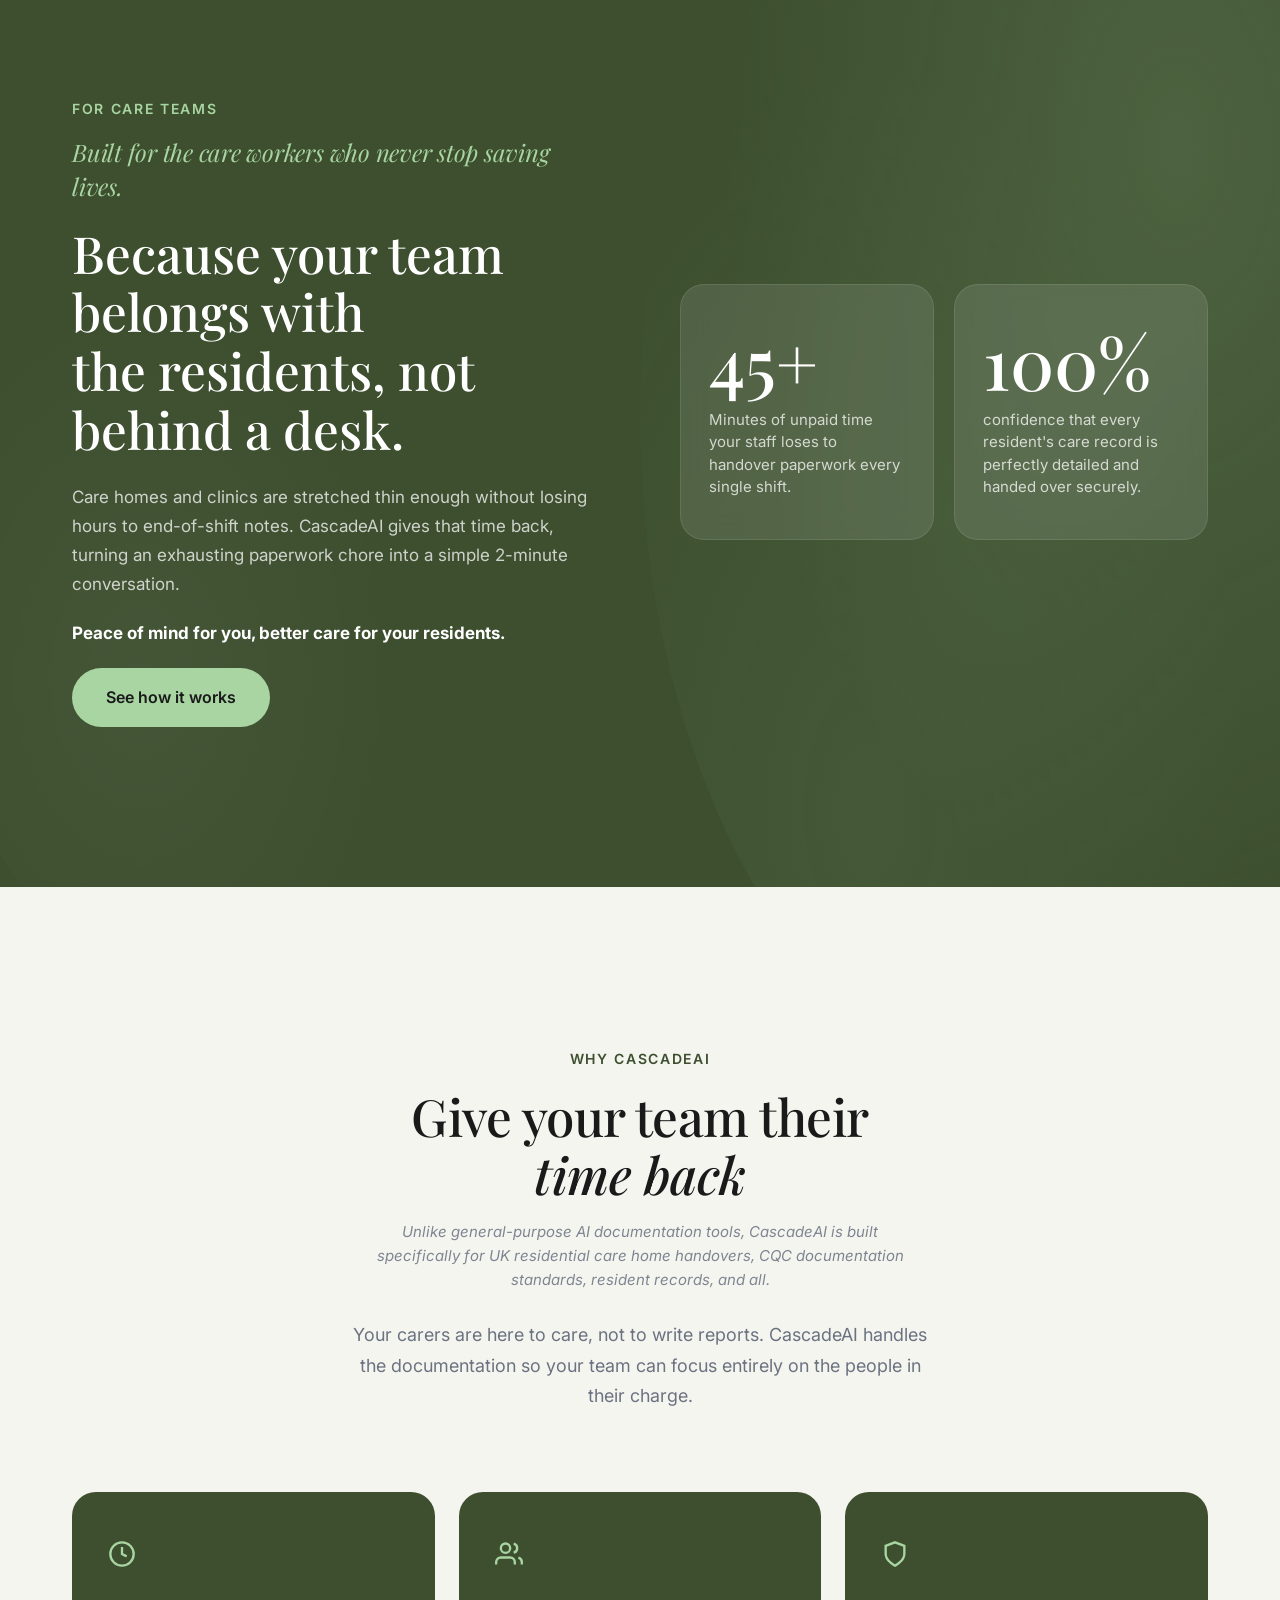
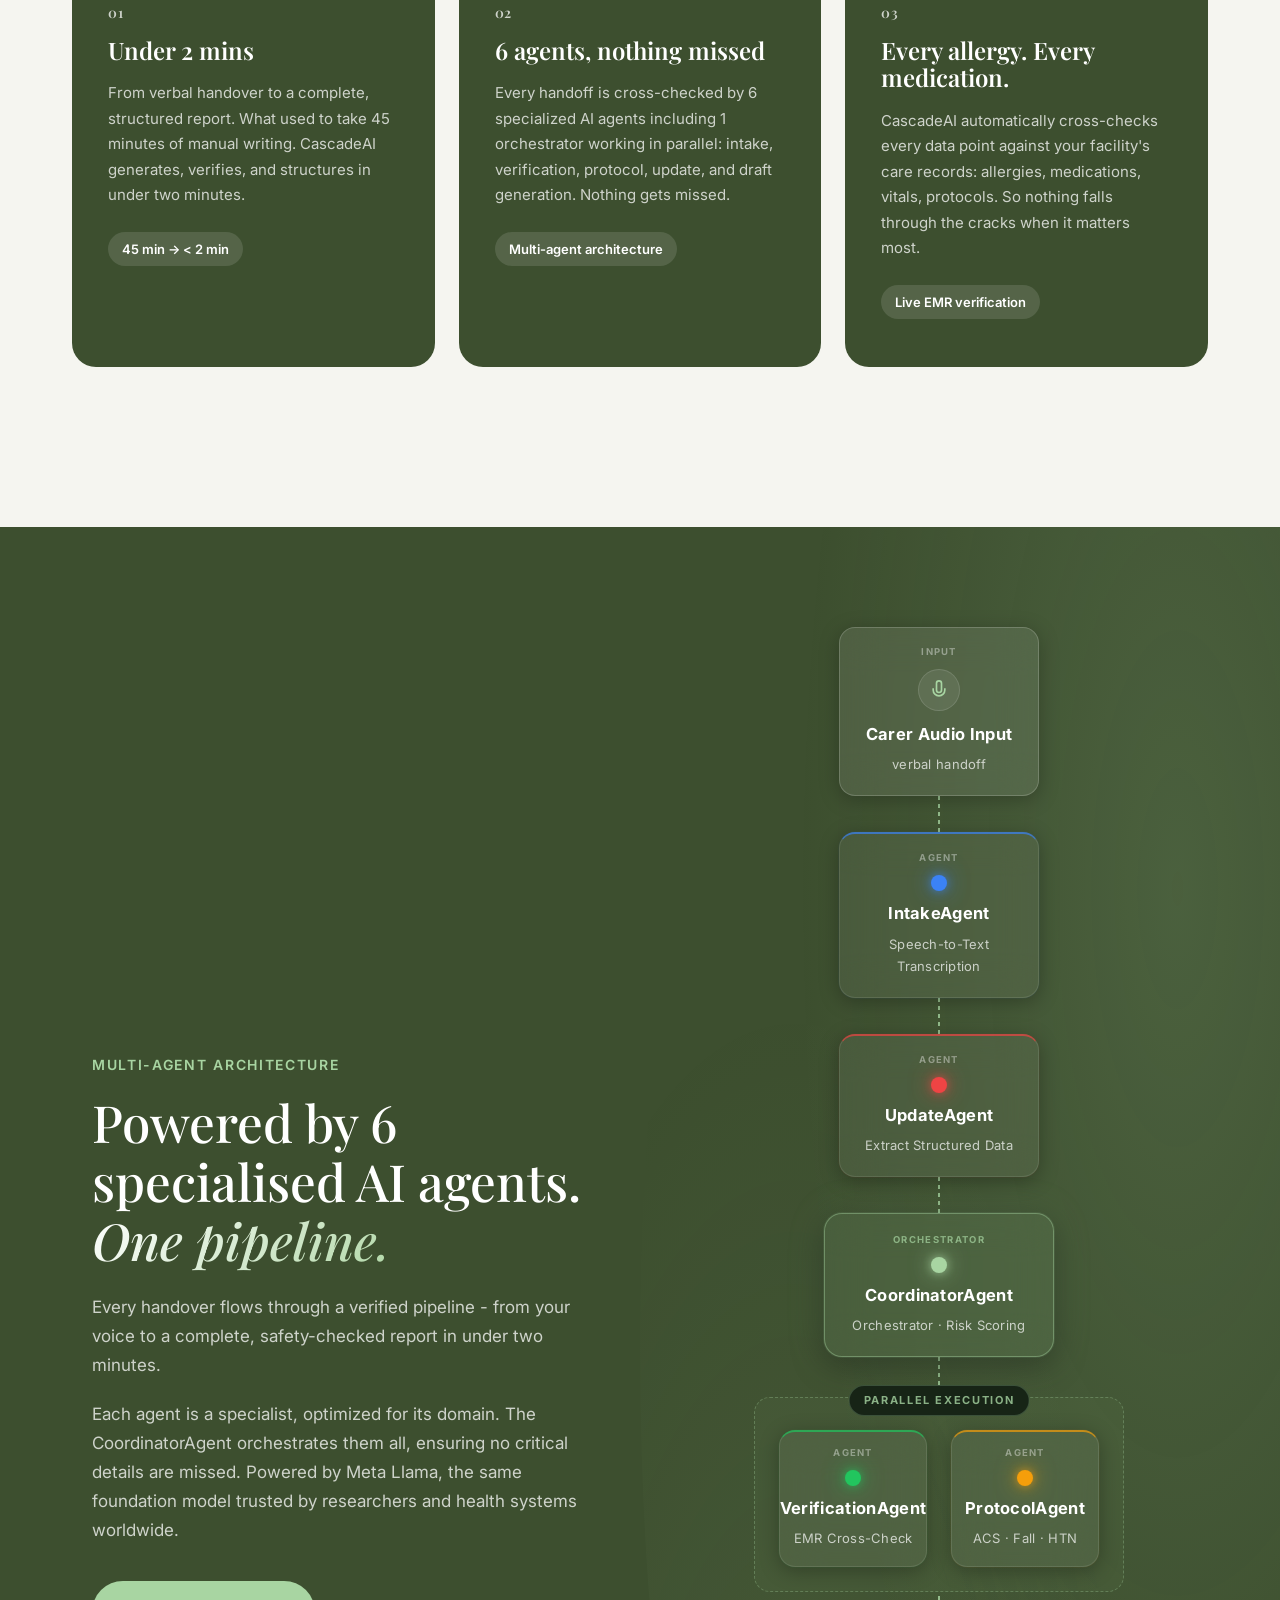
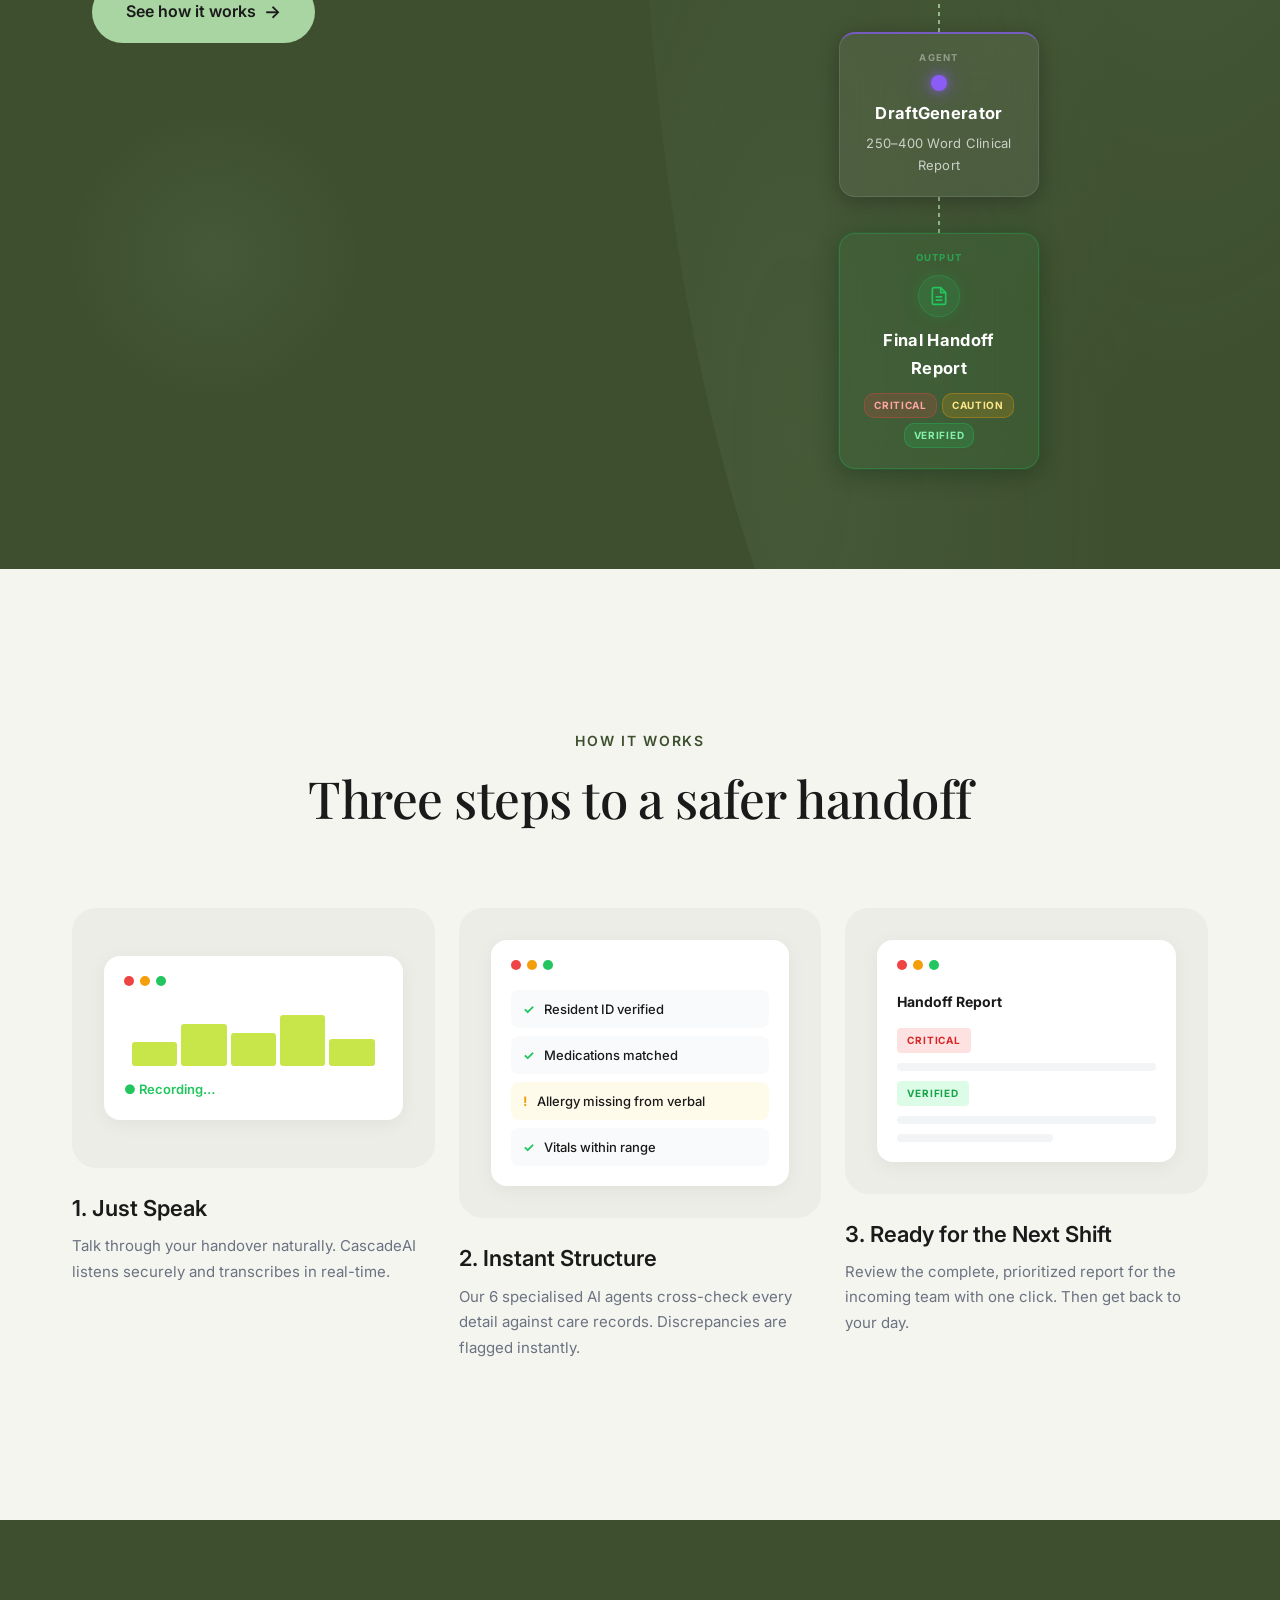
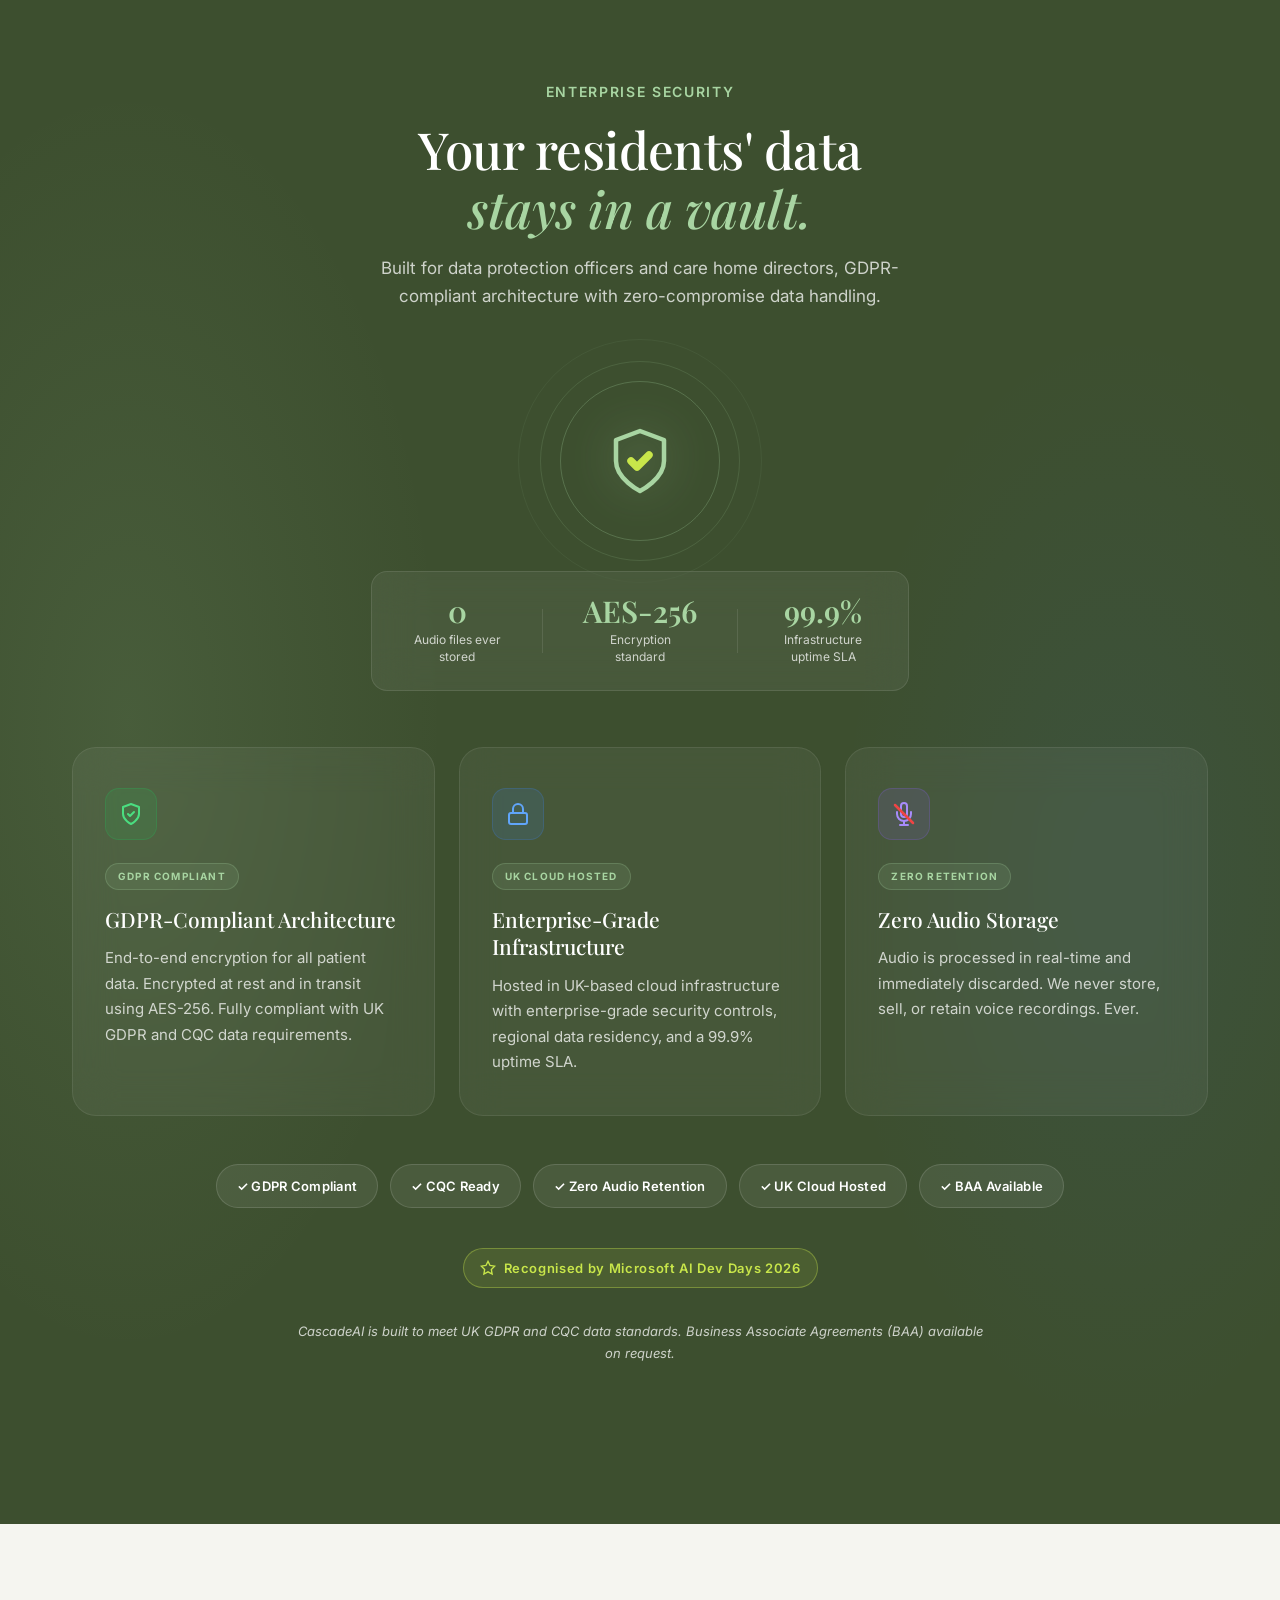
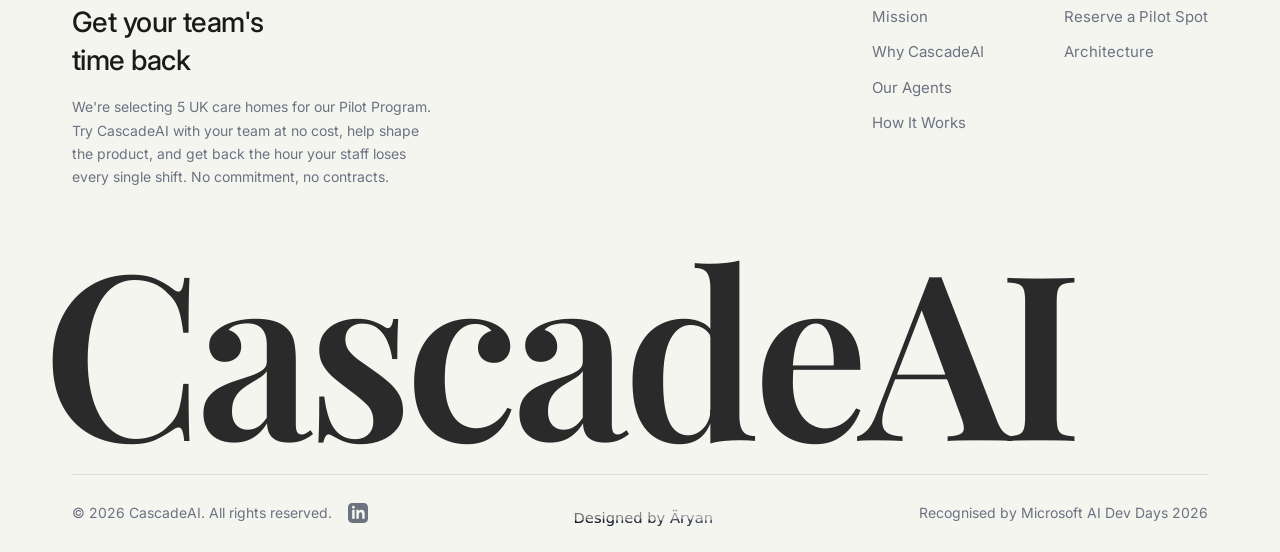
==== commit 81fe0991: "feat: point demo video to GitHub Releases CDN" ====
--- a/index.html
+++ b/index.html
@@ -398,7 +398,7 @@
                 <div class="demo-video-float">
                     <video
                         class="demo-video"
-                        src="assets/cascade-demo.mp4"
+                        src="https://github.com/sageofninetale/cascadeai-website/releases/download/v1.0-demo/cascade-demo-final.mp4"
                         poster="assets/cascade-demo-thumb.jpg"
                         muted
                         playsinline
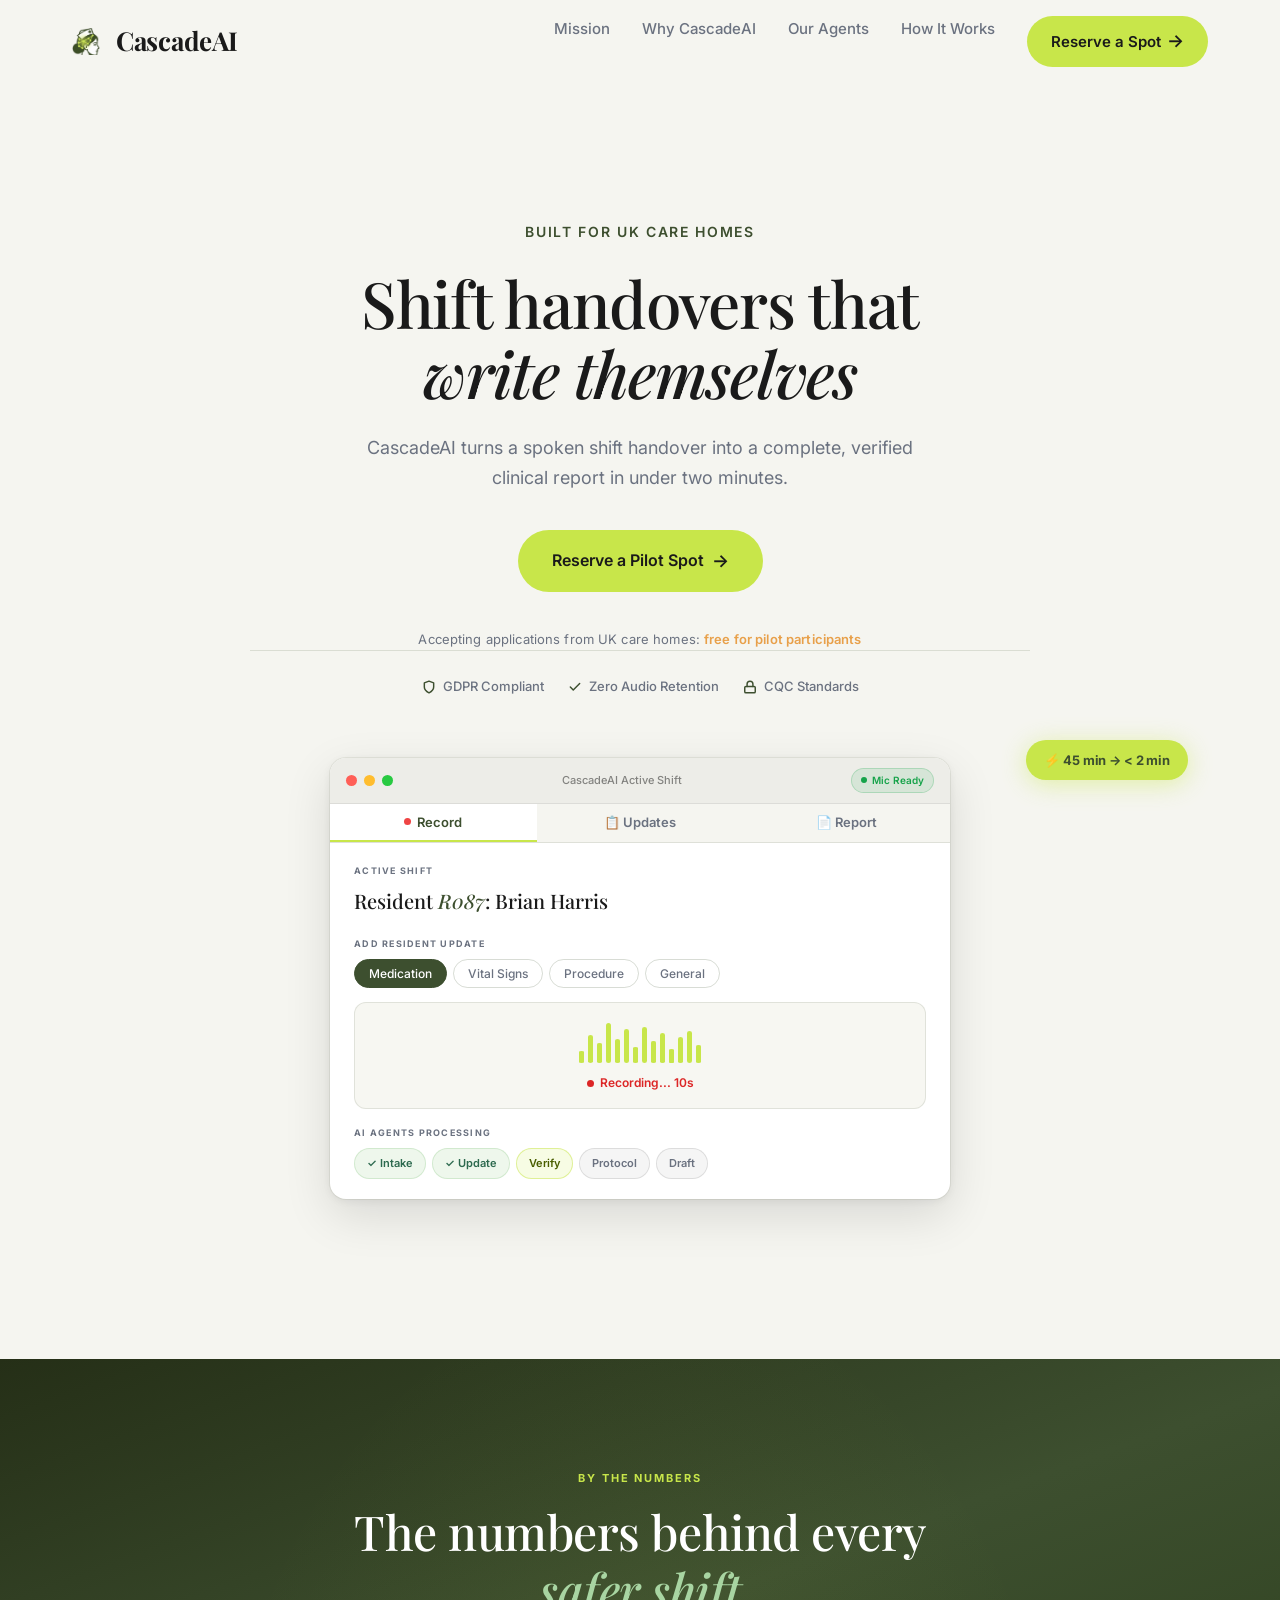
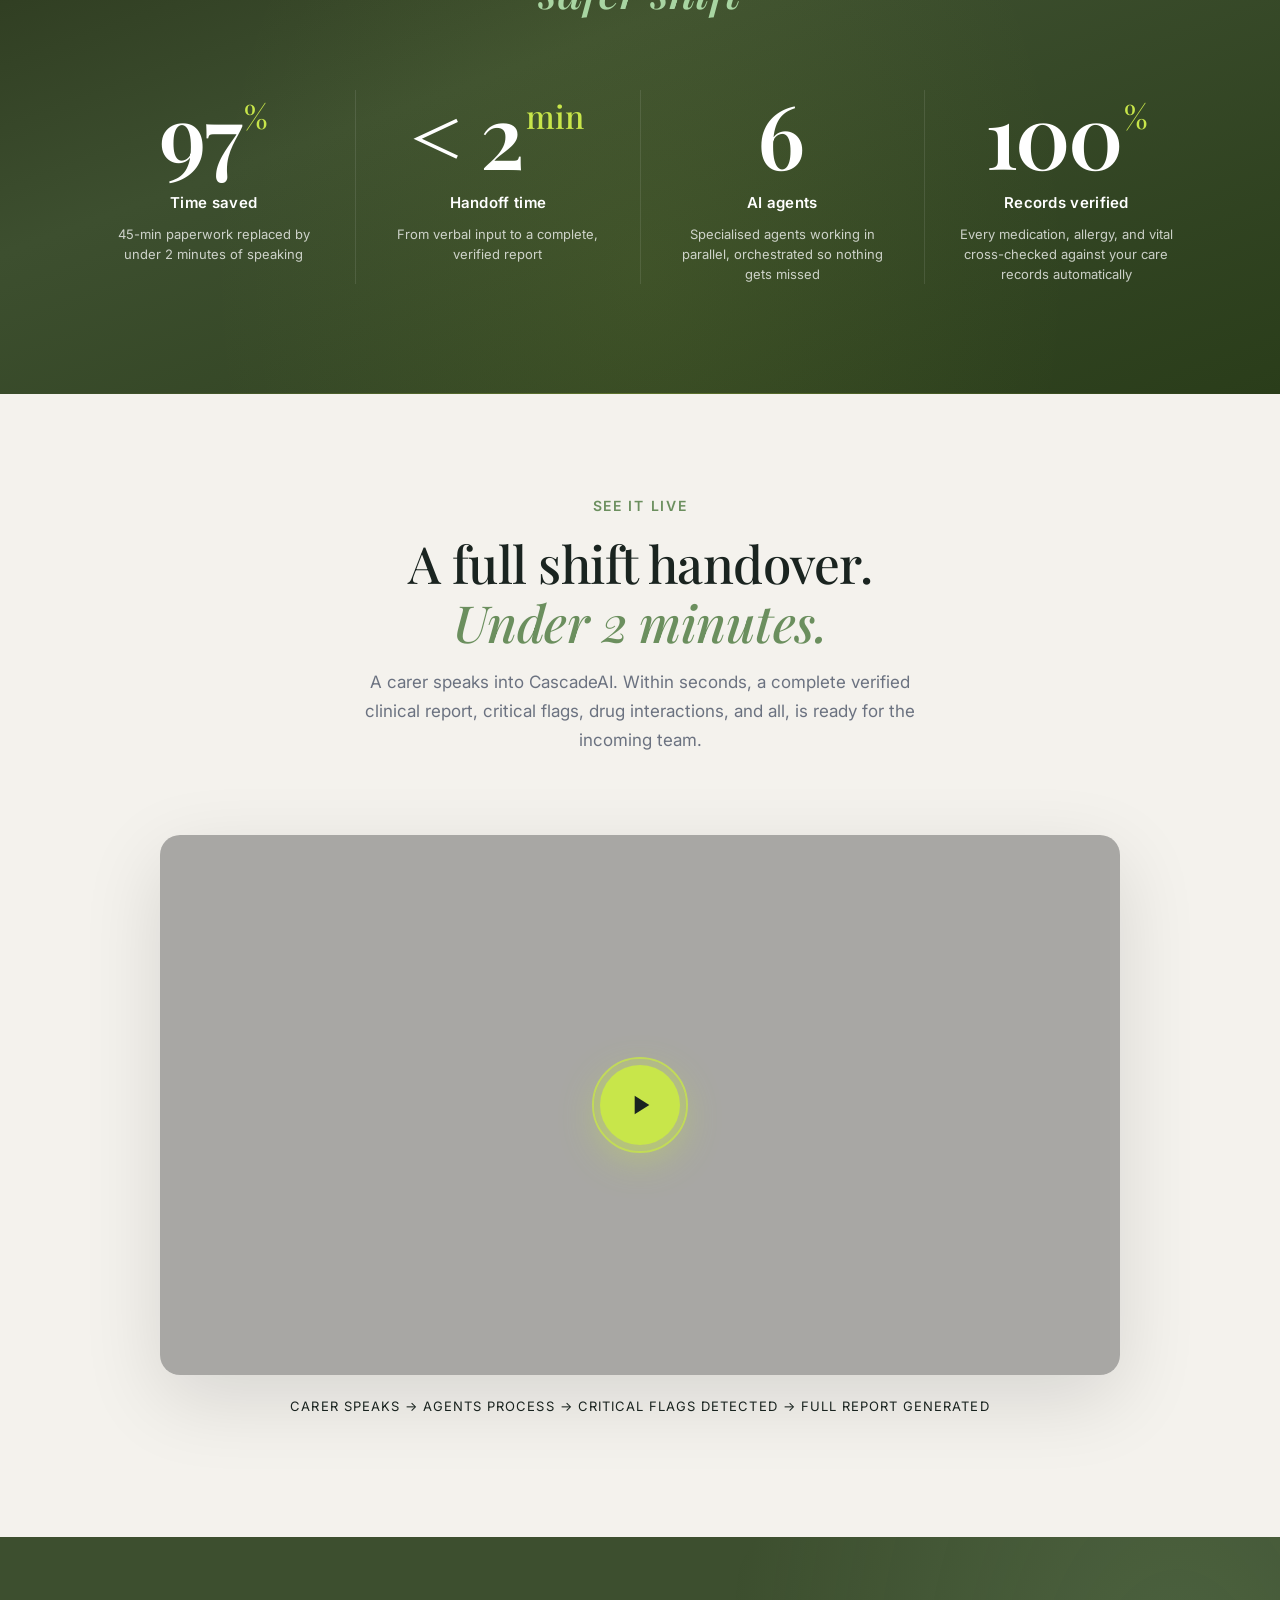
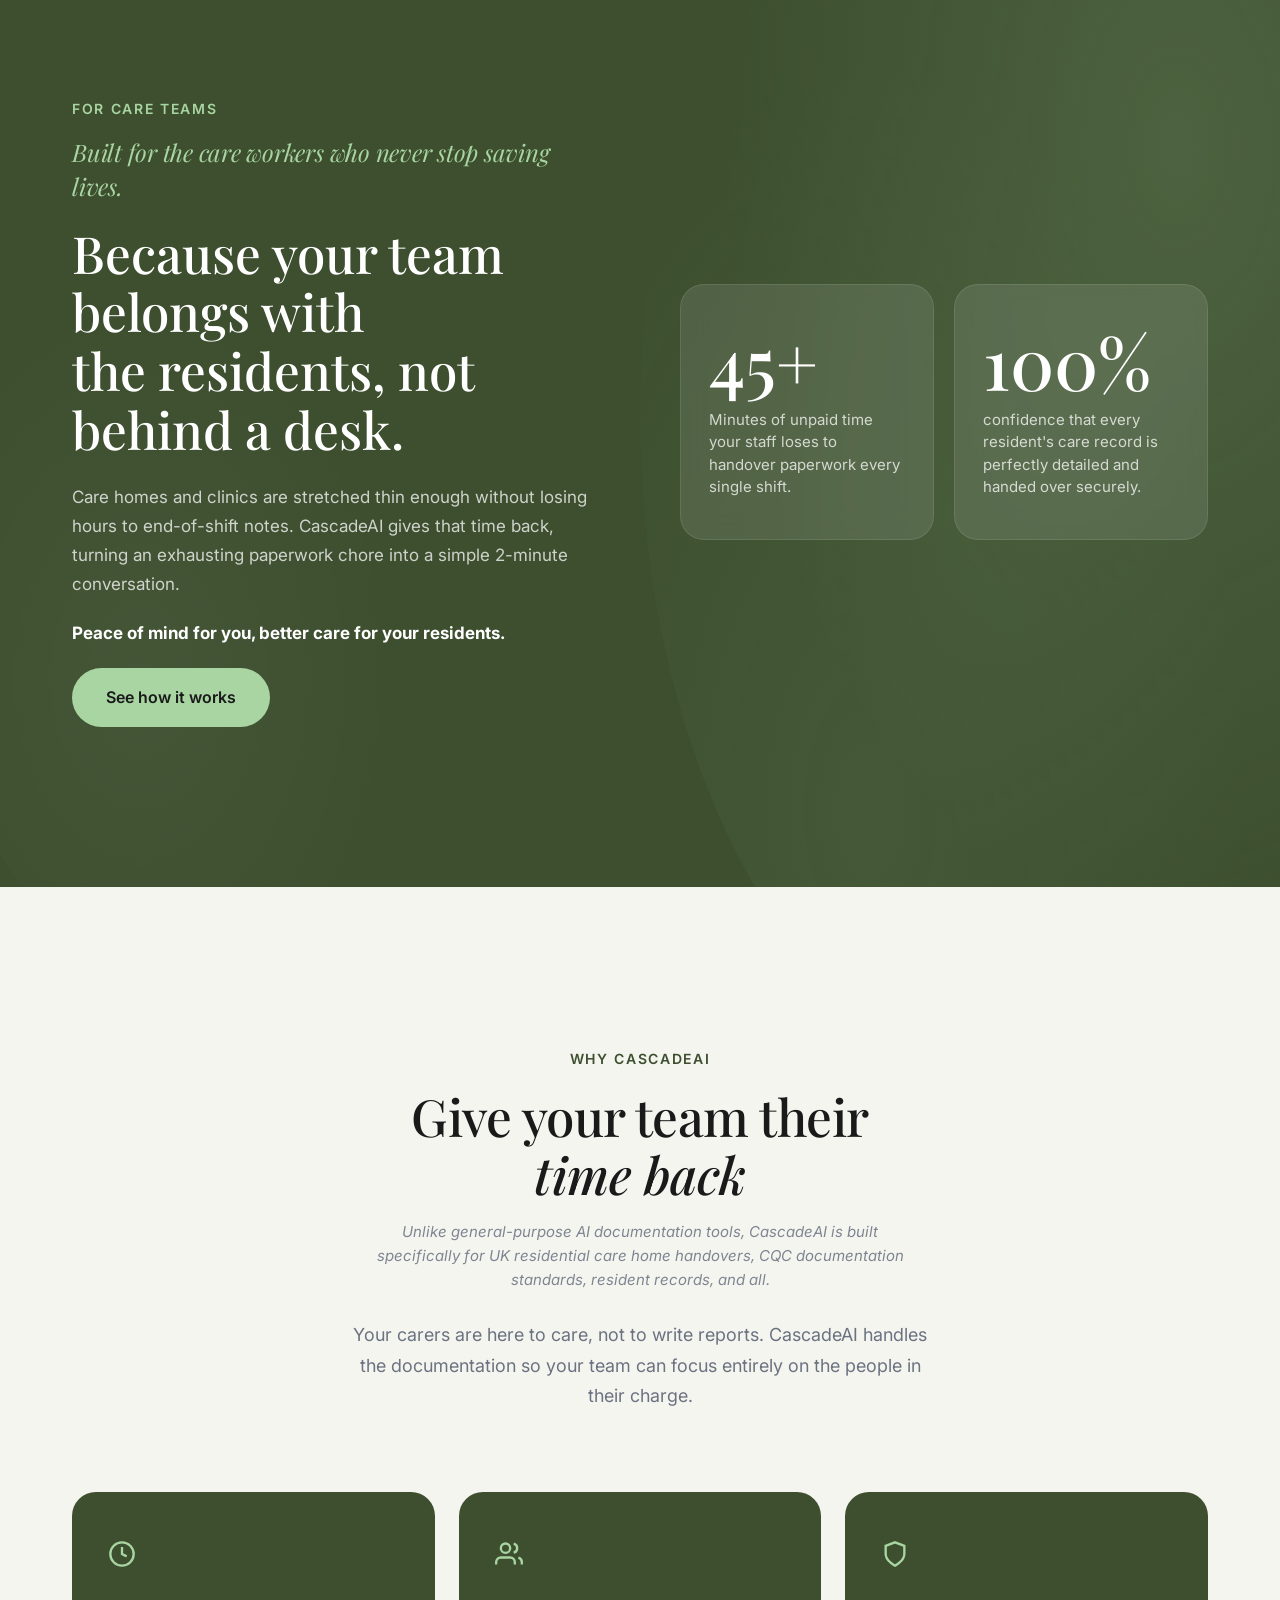
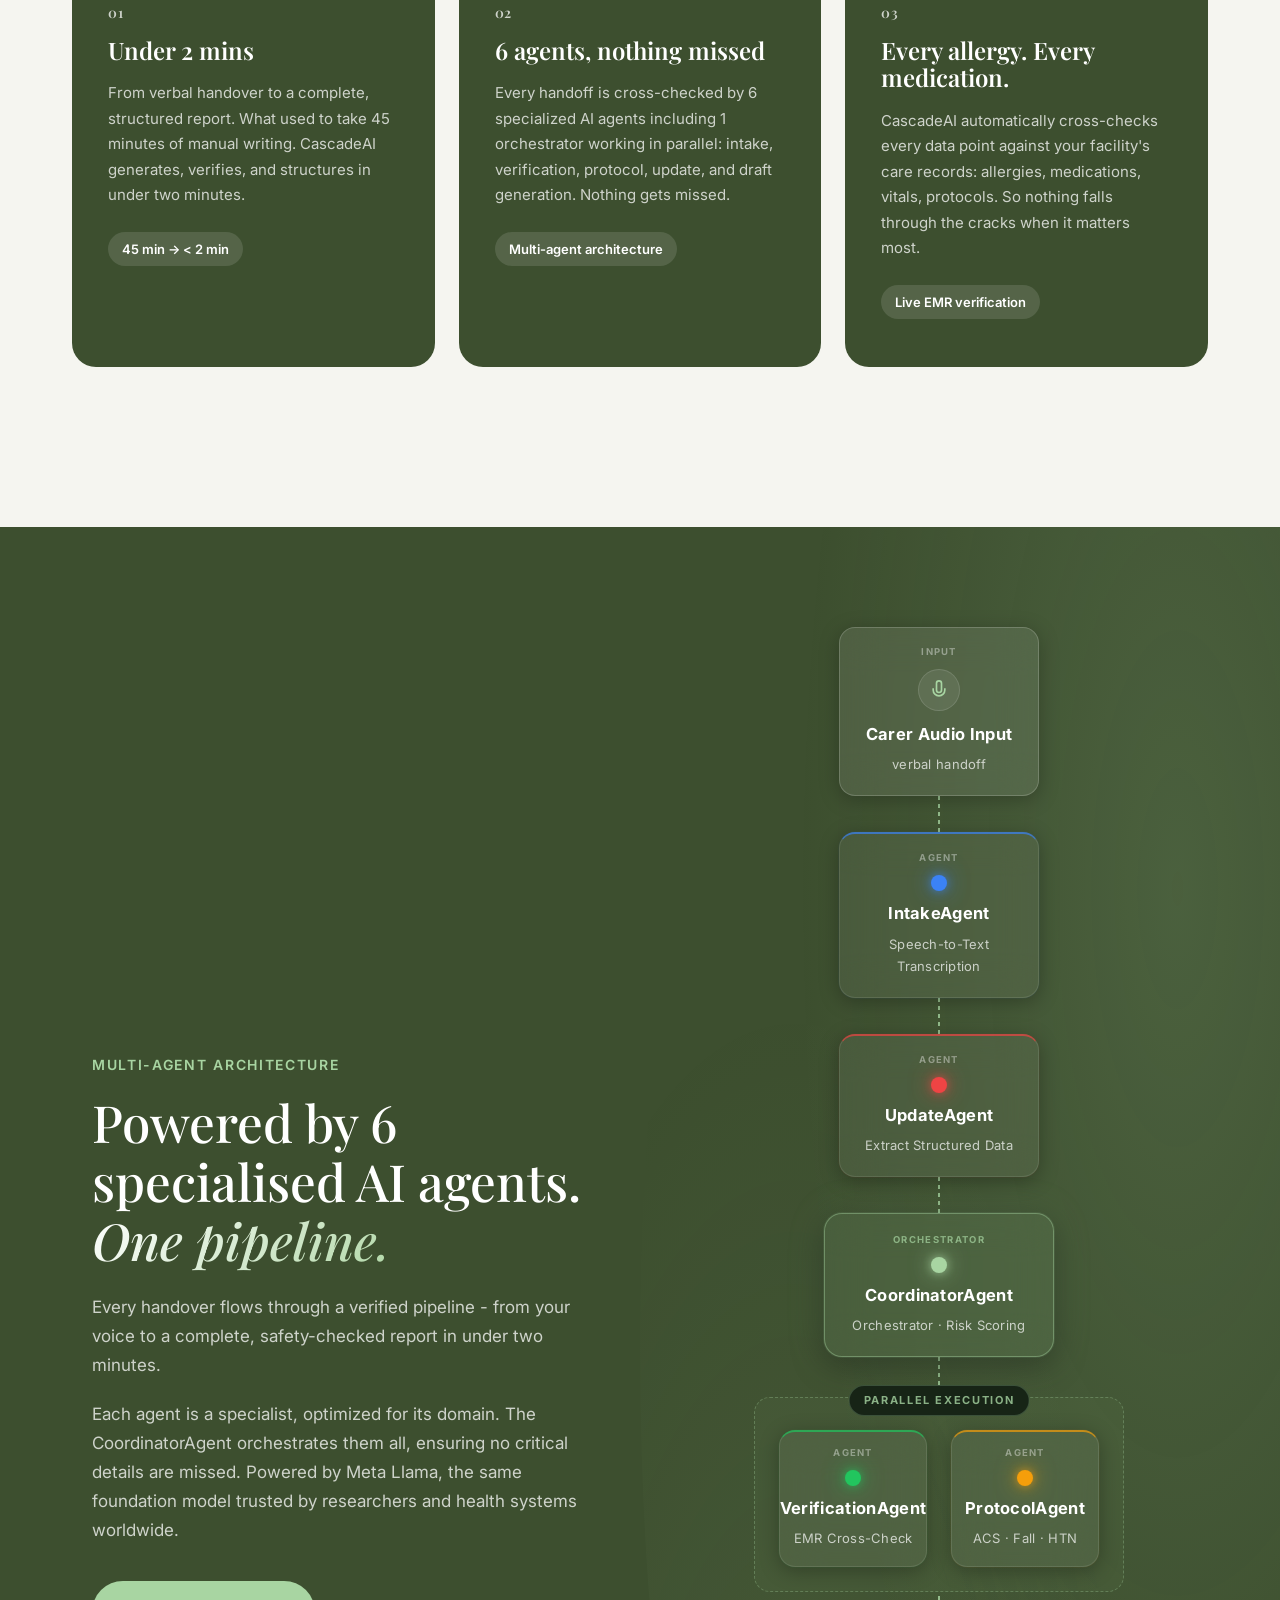
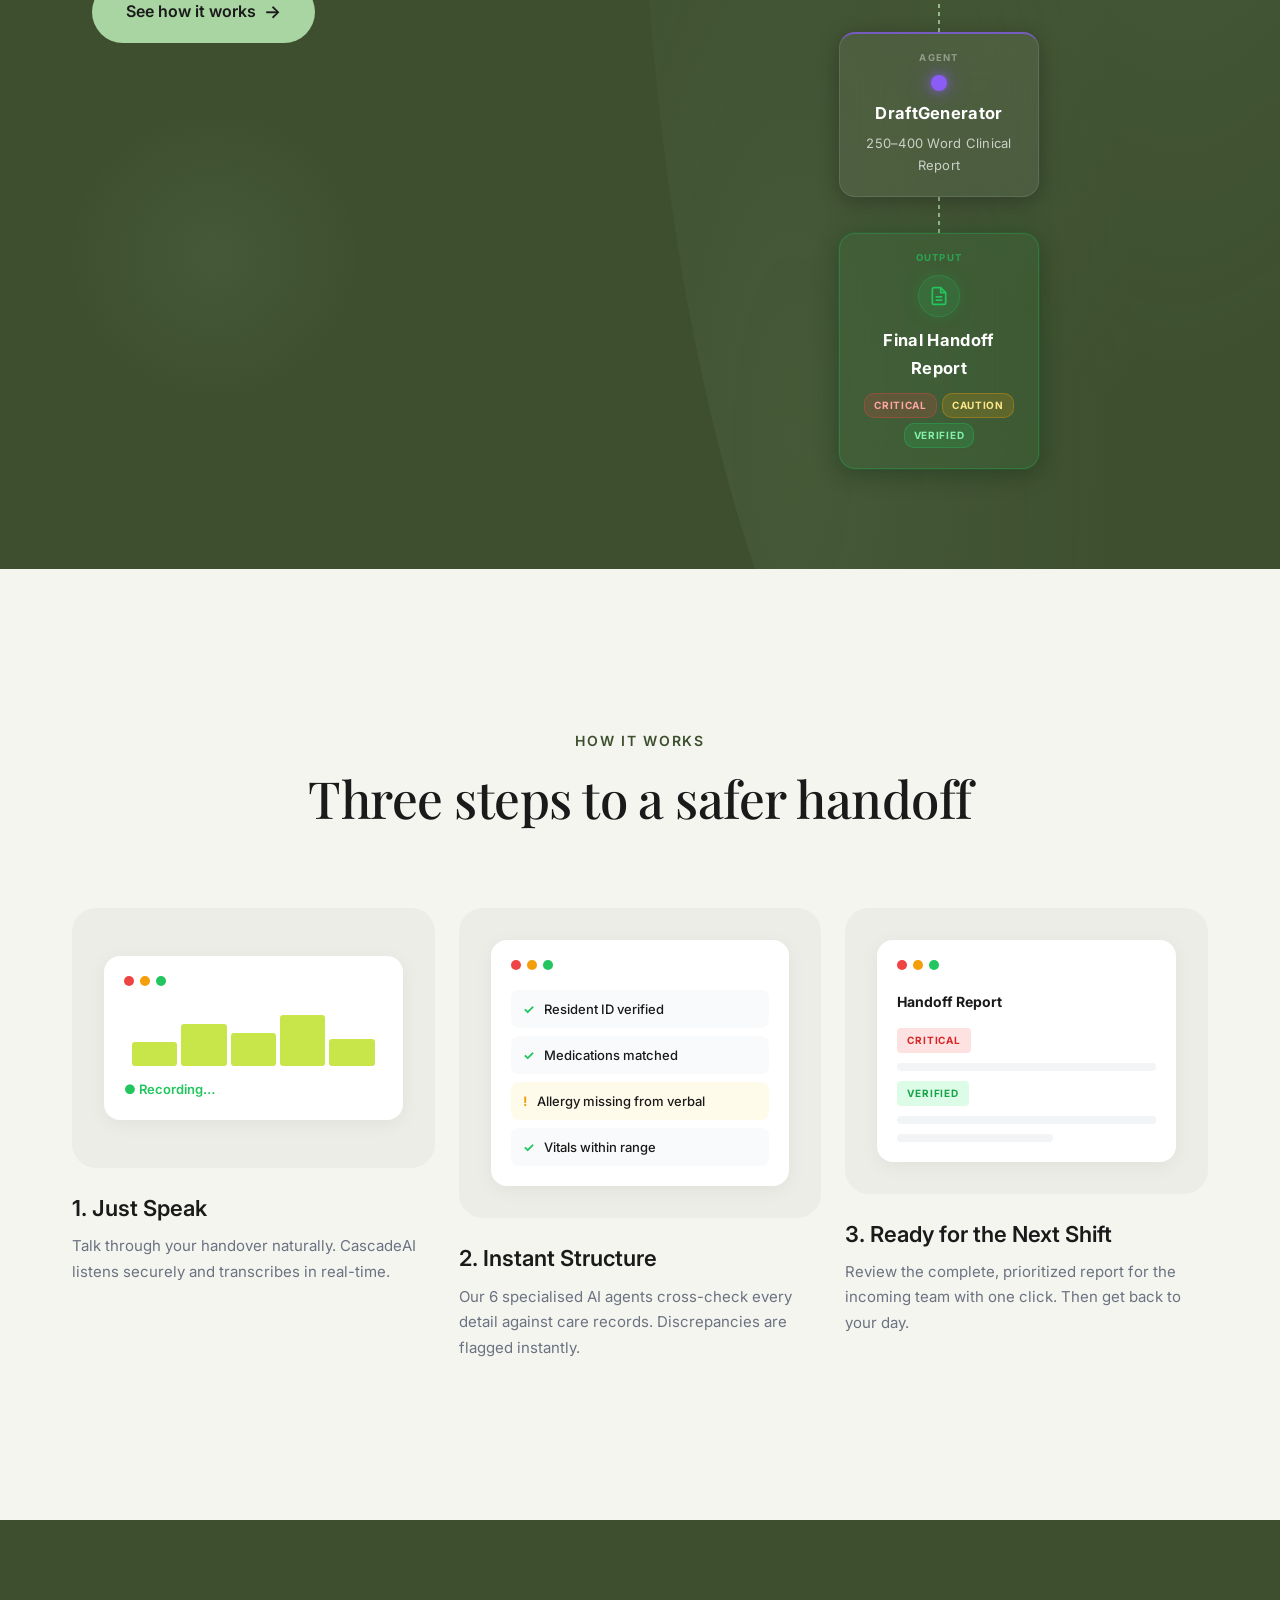
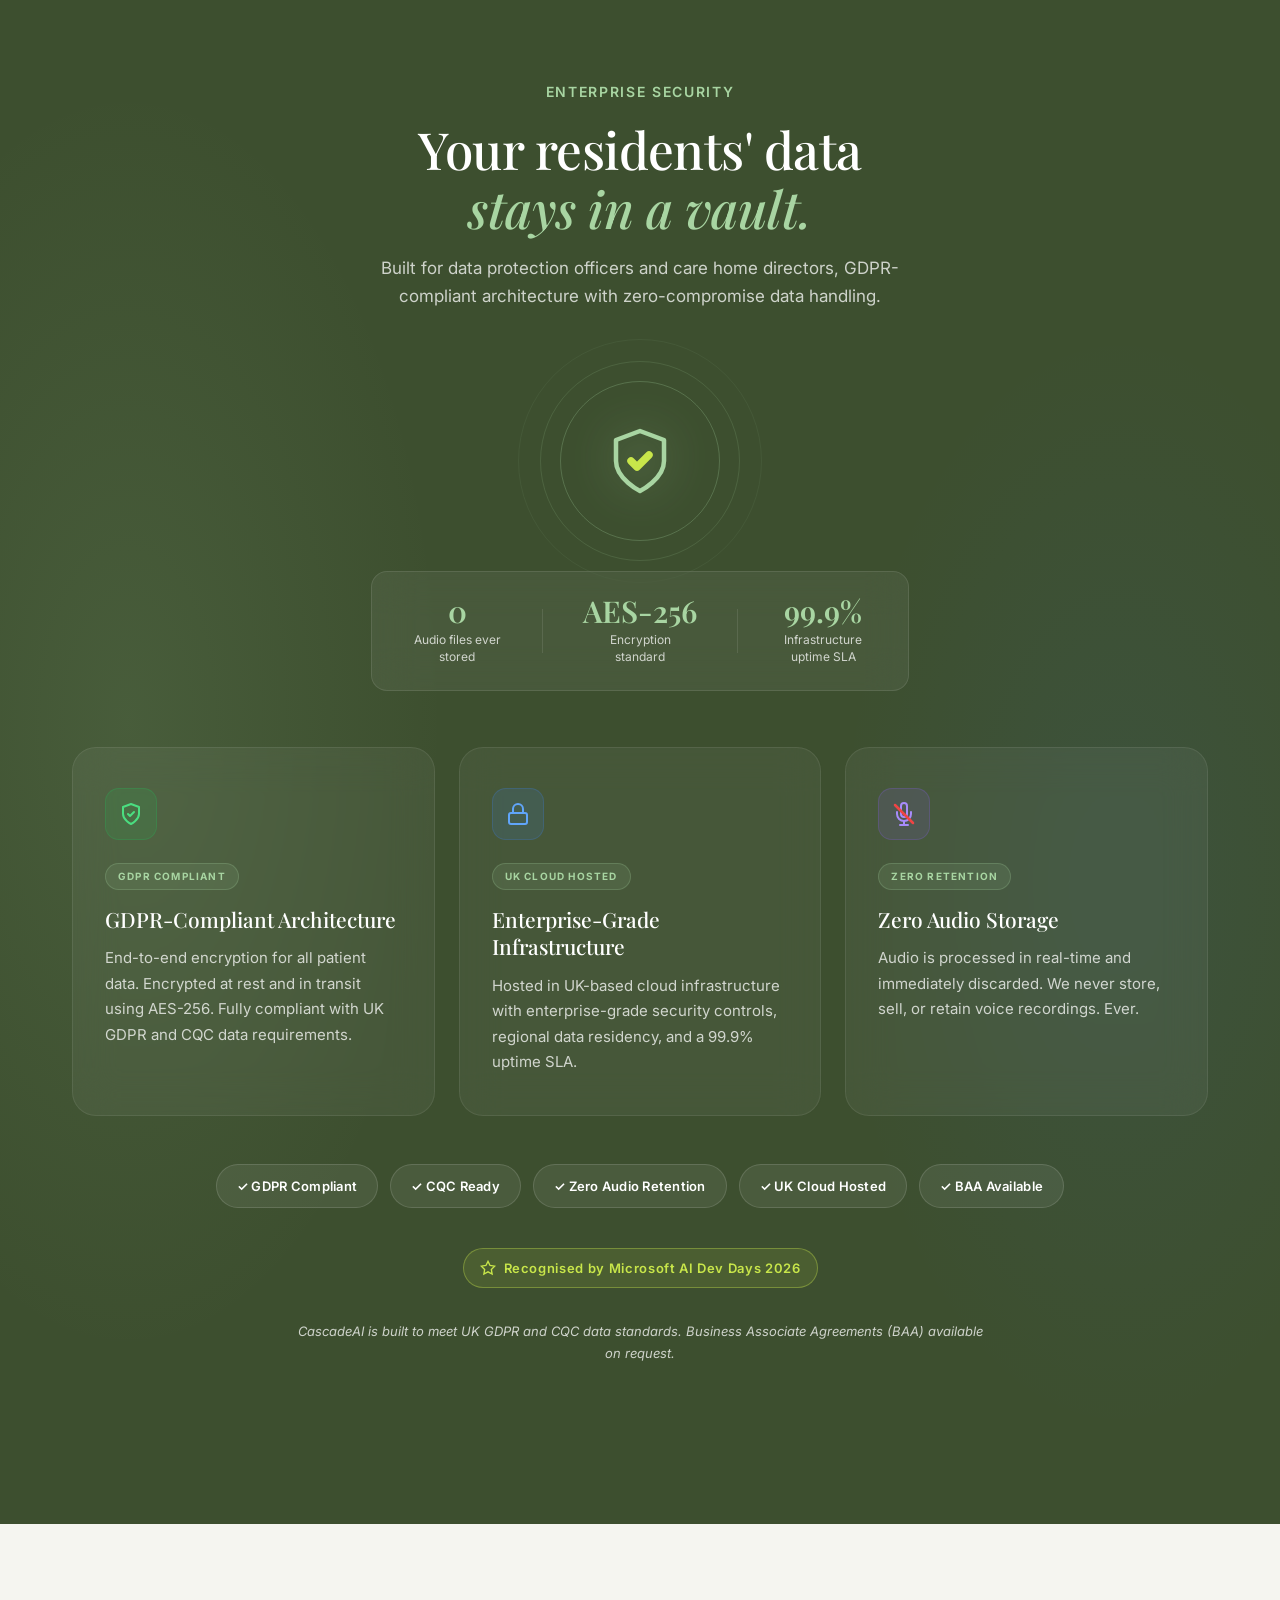
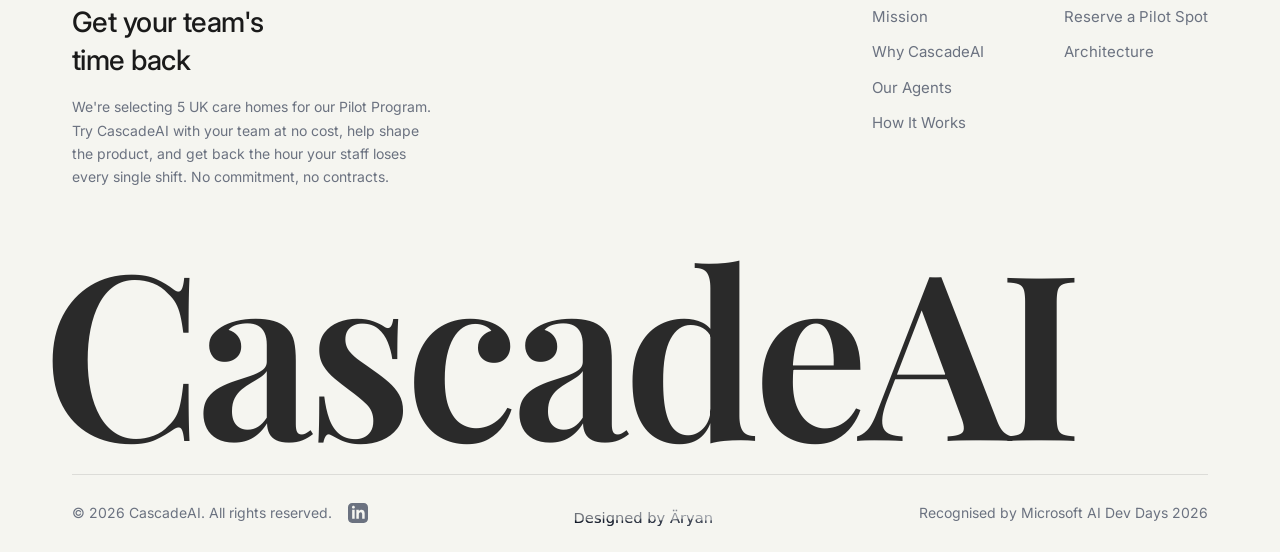
==== commit 9c1a289f: "fix: mobile video playback — iOS touch events, webkit-playsinline, preload metadata, absolute poster" ====
--- a/index.html
+++ b/index.html
@@ -399,10 +399,11 @@
                     <video
                         class="demo-video"
                         src="https://github.com/sageofninetale/cascadeai-website/releases/download/v1.0-demo/cascade-demo-final.mp4"
-                        poster="assets/cascade-demo-thumb.jpg"
+                        poster="https://www.cascadeaicare.com/assets/cascade-demo-thumb.jpg"
                         muted
                         playsinline
-                        preload="none"
+                        webkit-playsinline
+                        preload="metadata"
                         id="demoVideo"
                     ></video>
                     <!-- Play overlay — shown before playing -->
--- a/styles.css
+++ b/styles.css
@@ -3591,7 +3591,7 @@
     text-align: center;
     margin-top: 20px;
     font-size: 13px;
-    color: #a8a29e;
+    color: #1a2420;
     letter-spacing: 0.08em;
     text-transform: uppercase;
 }
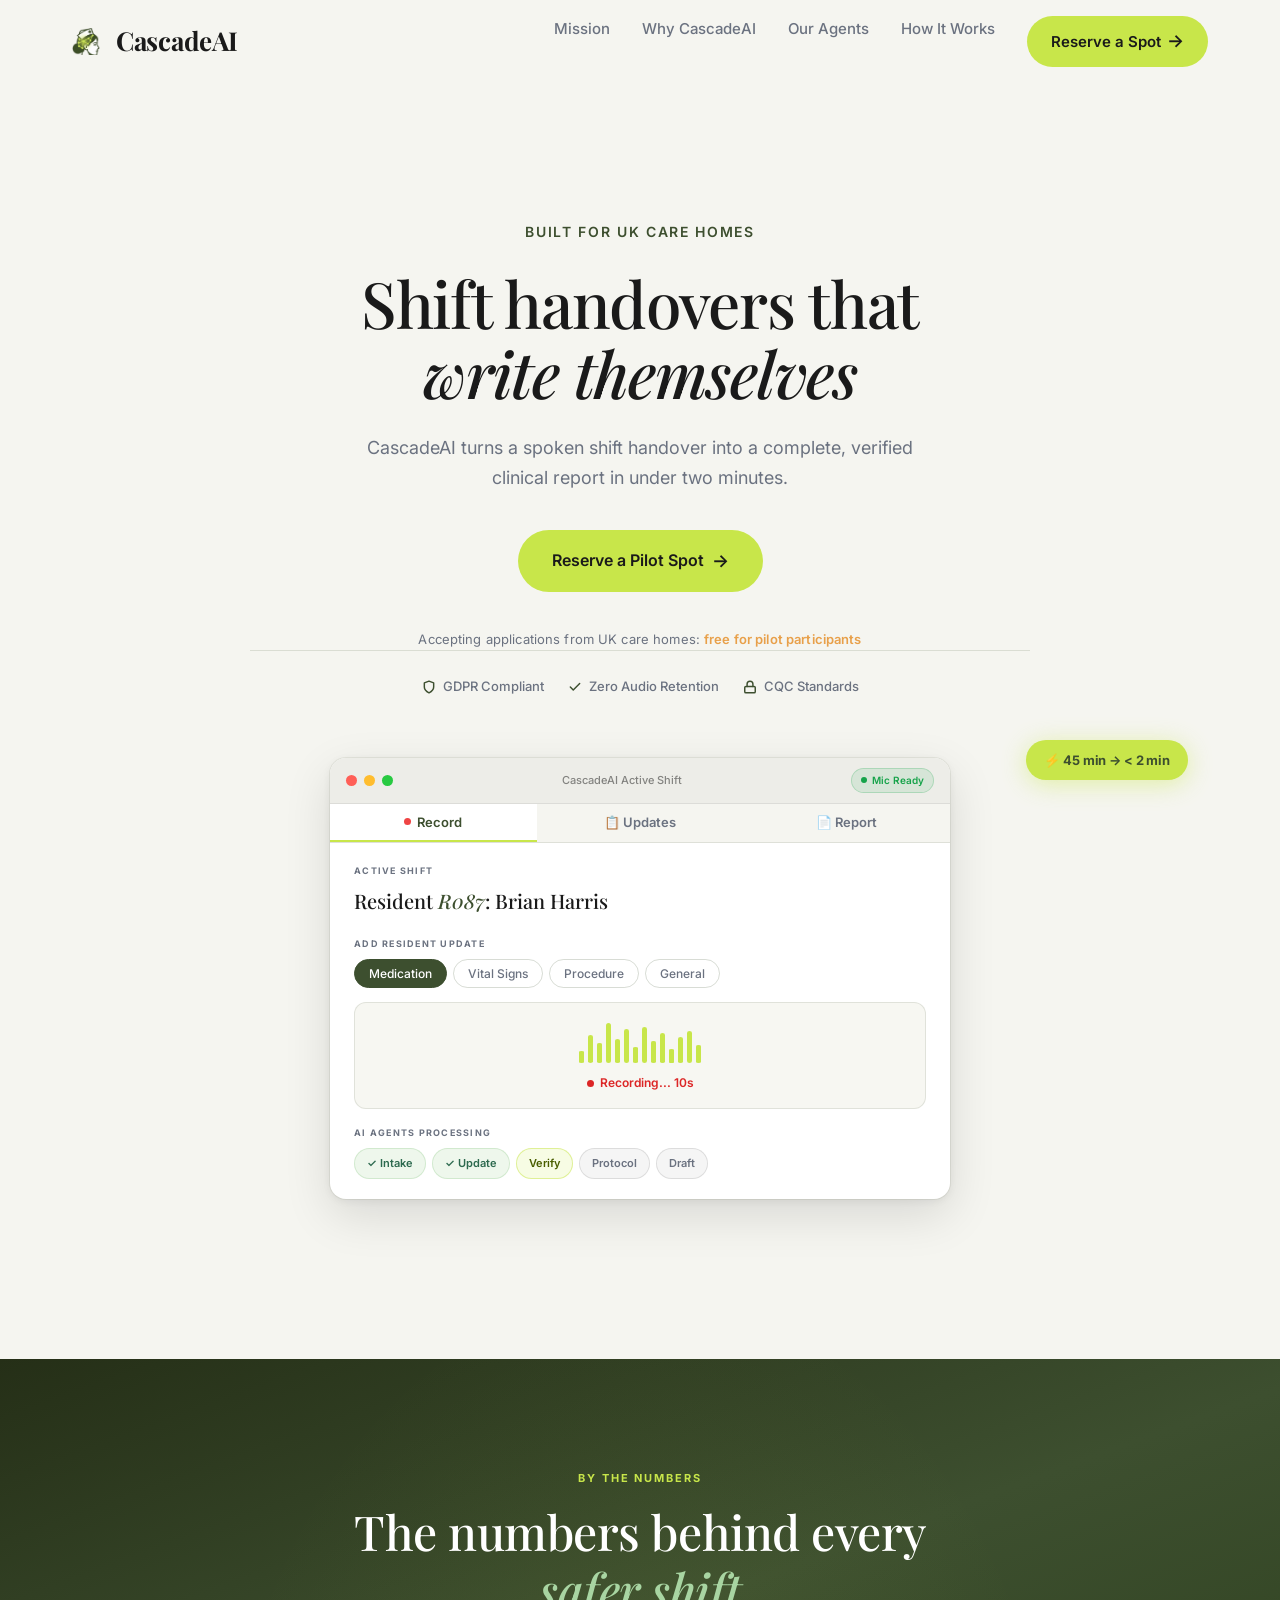
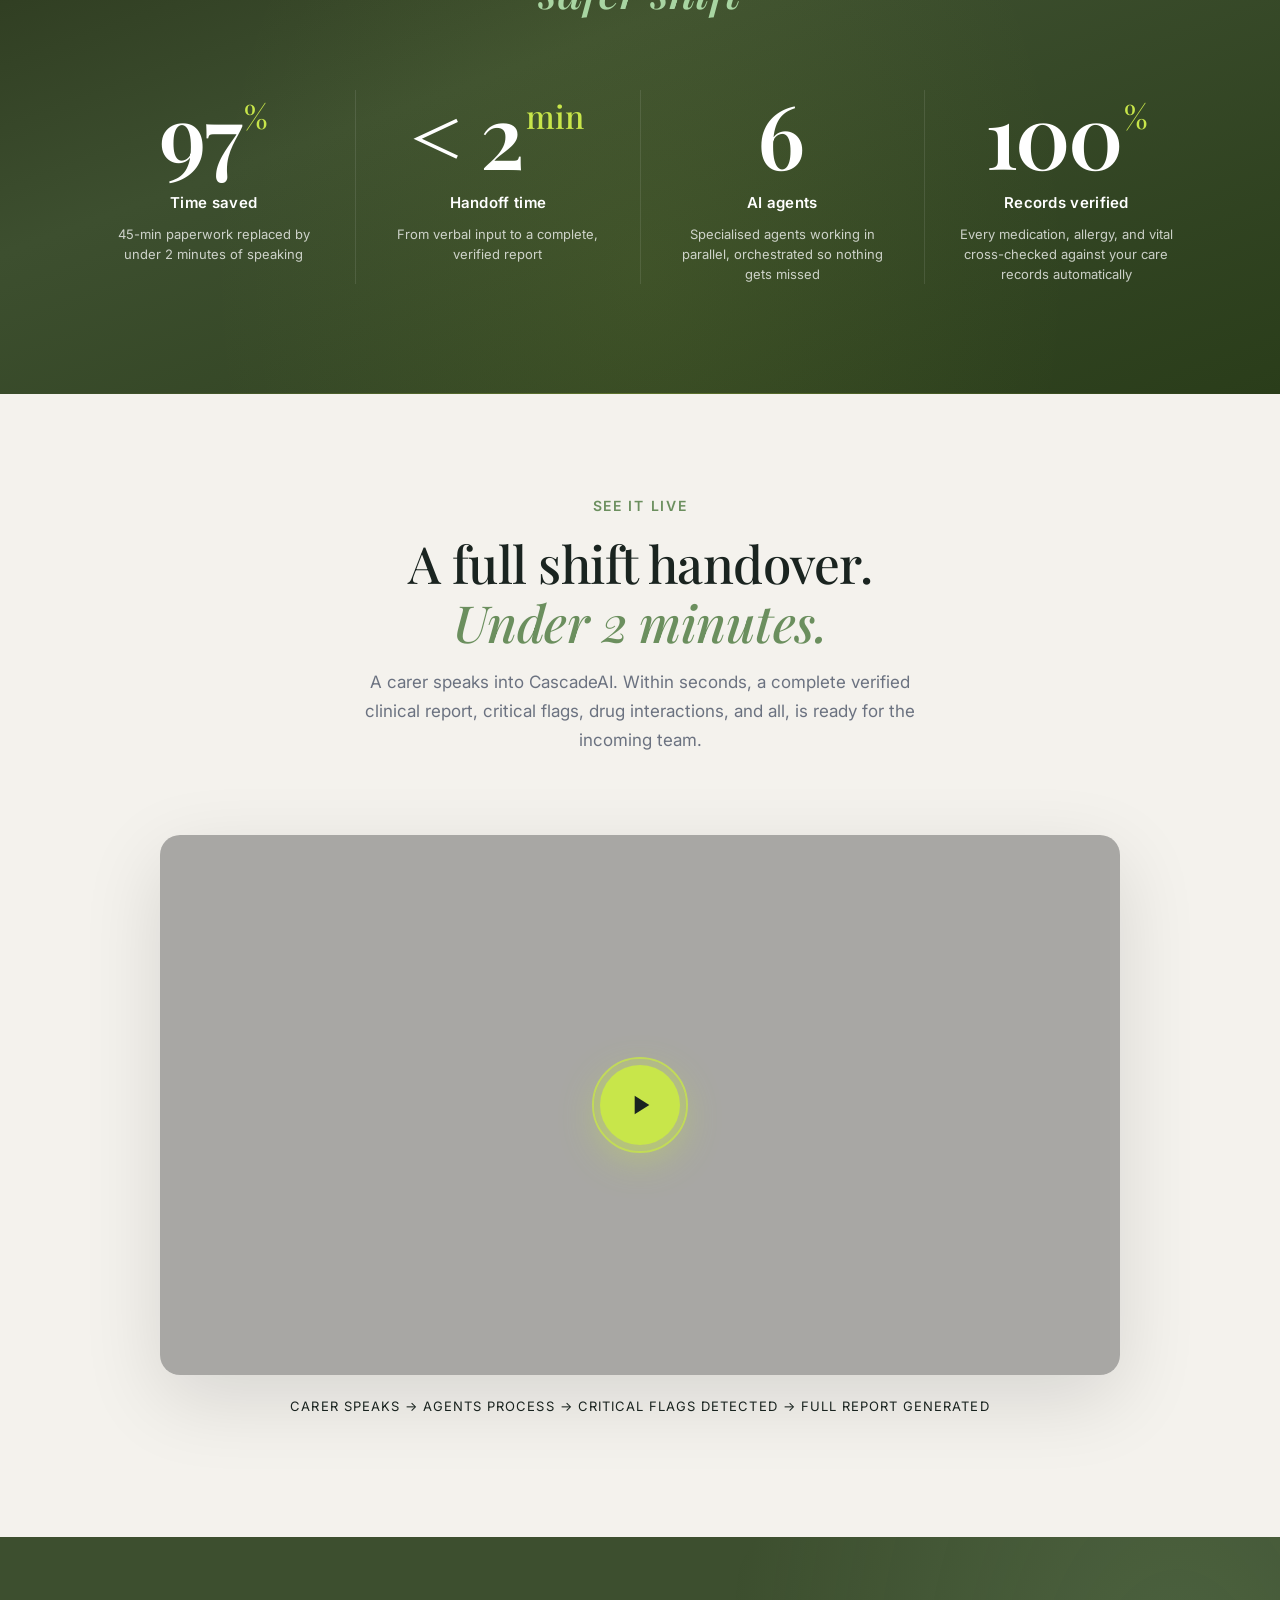
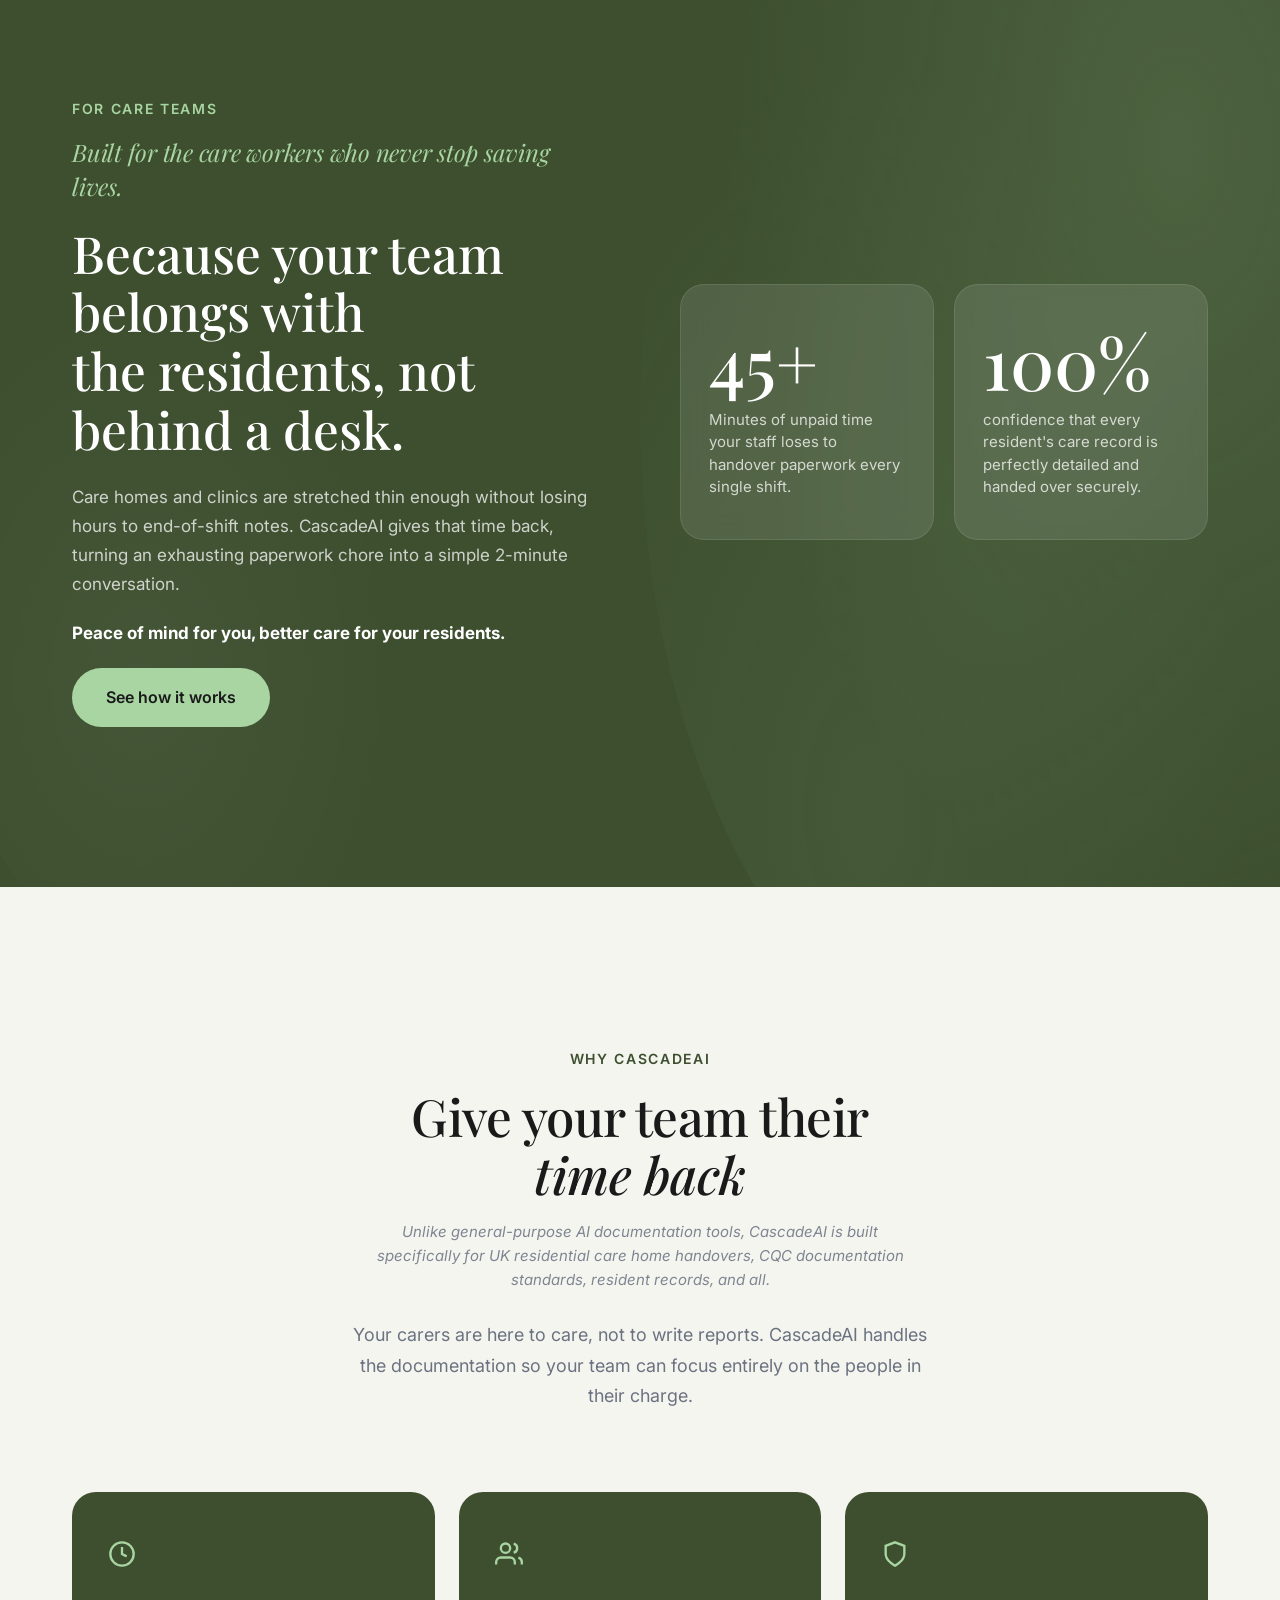
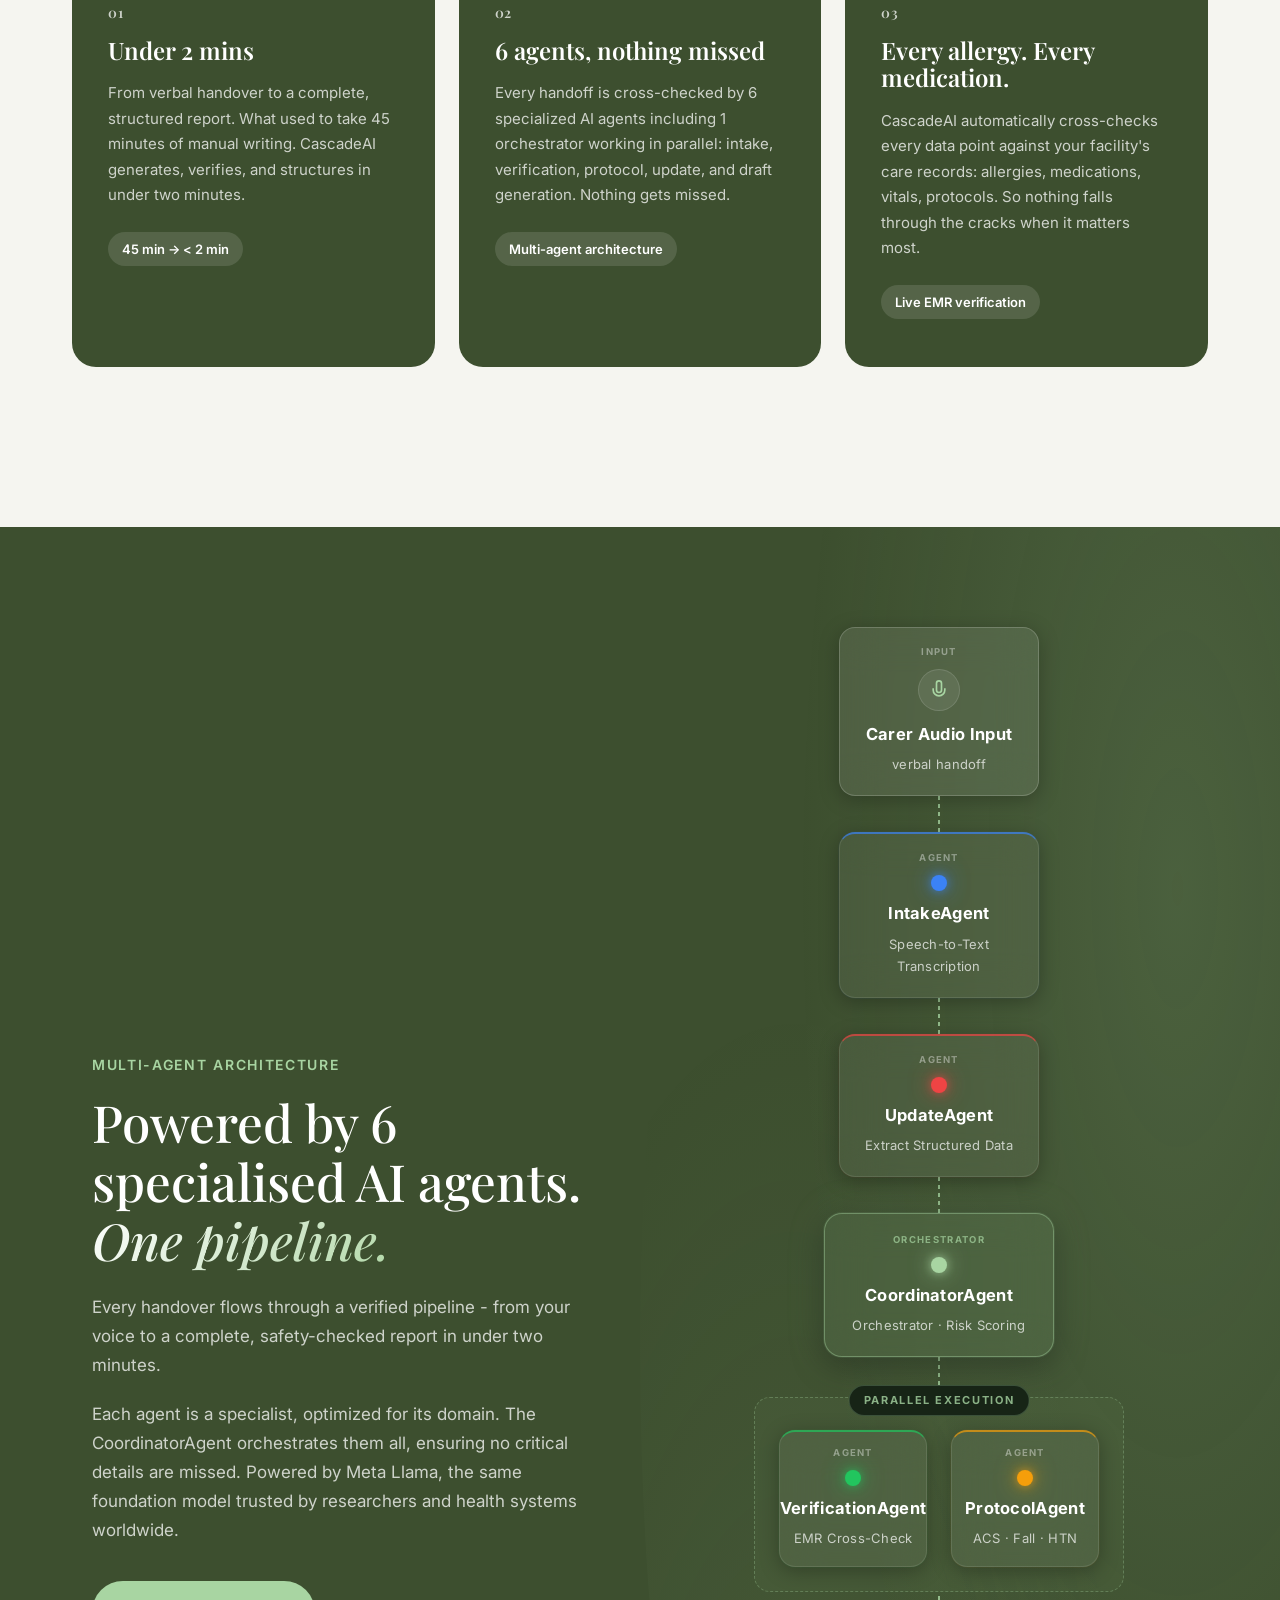
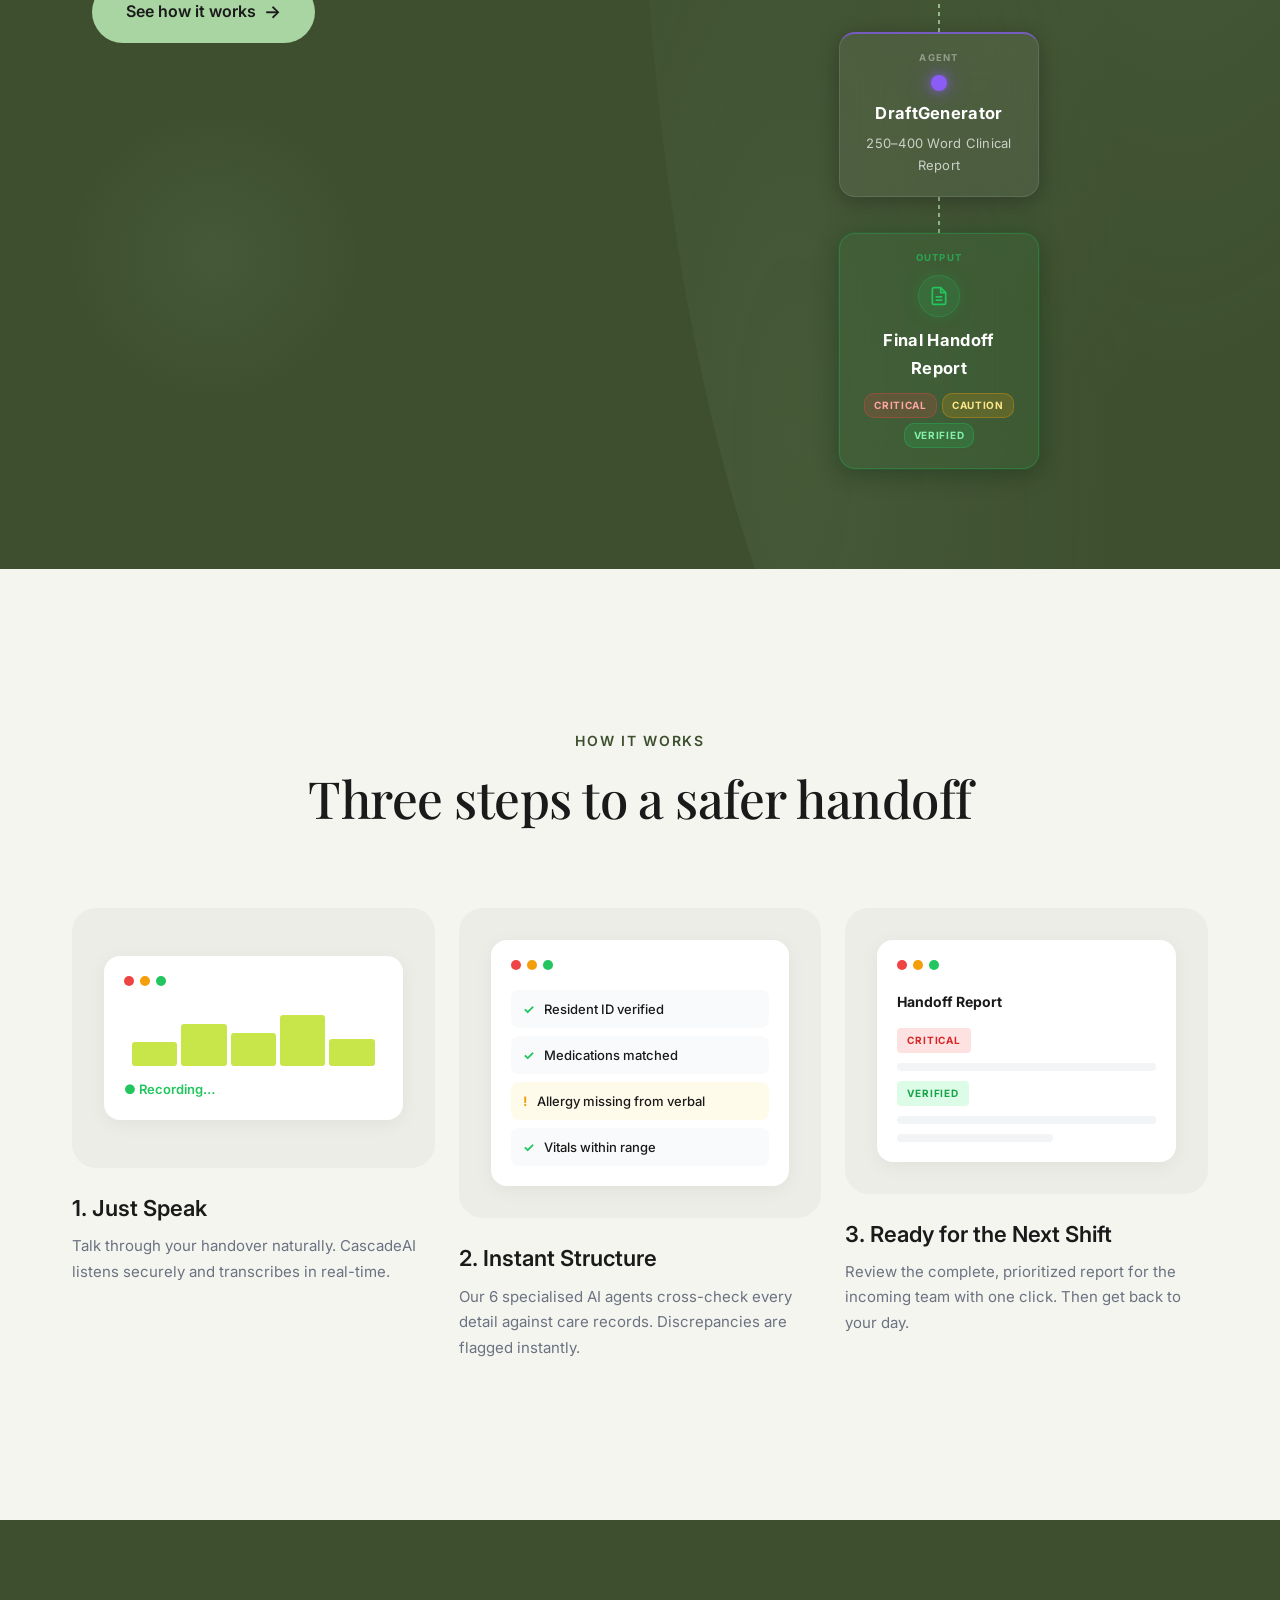
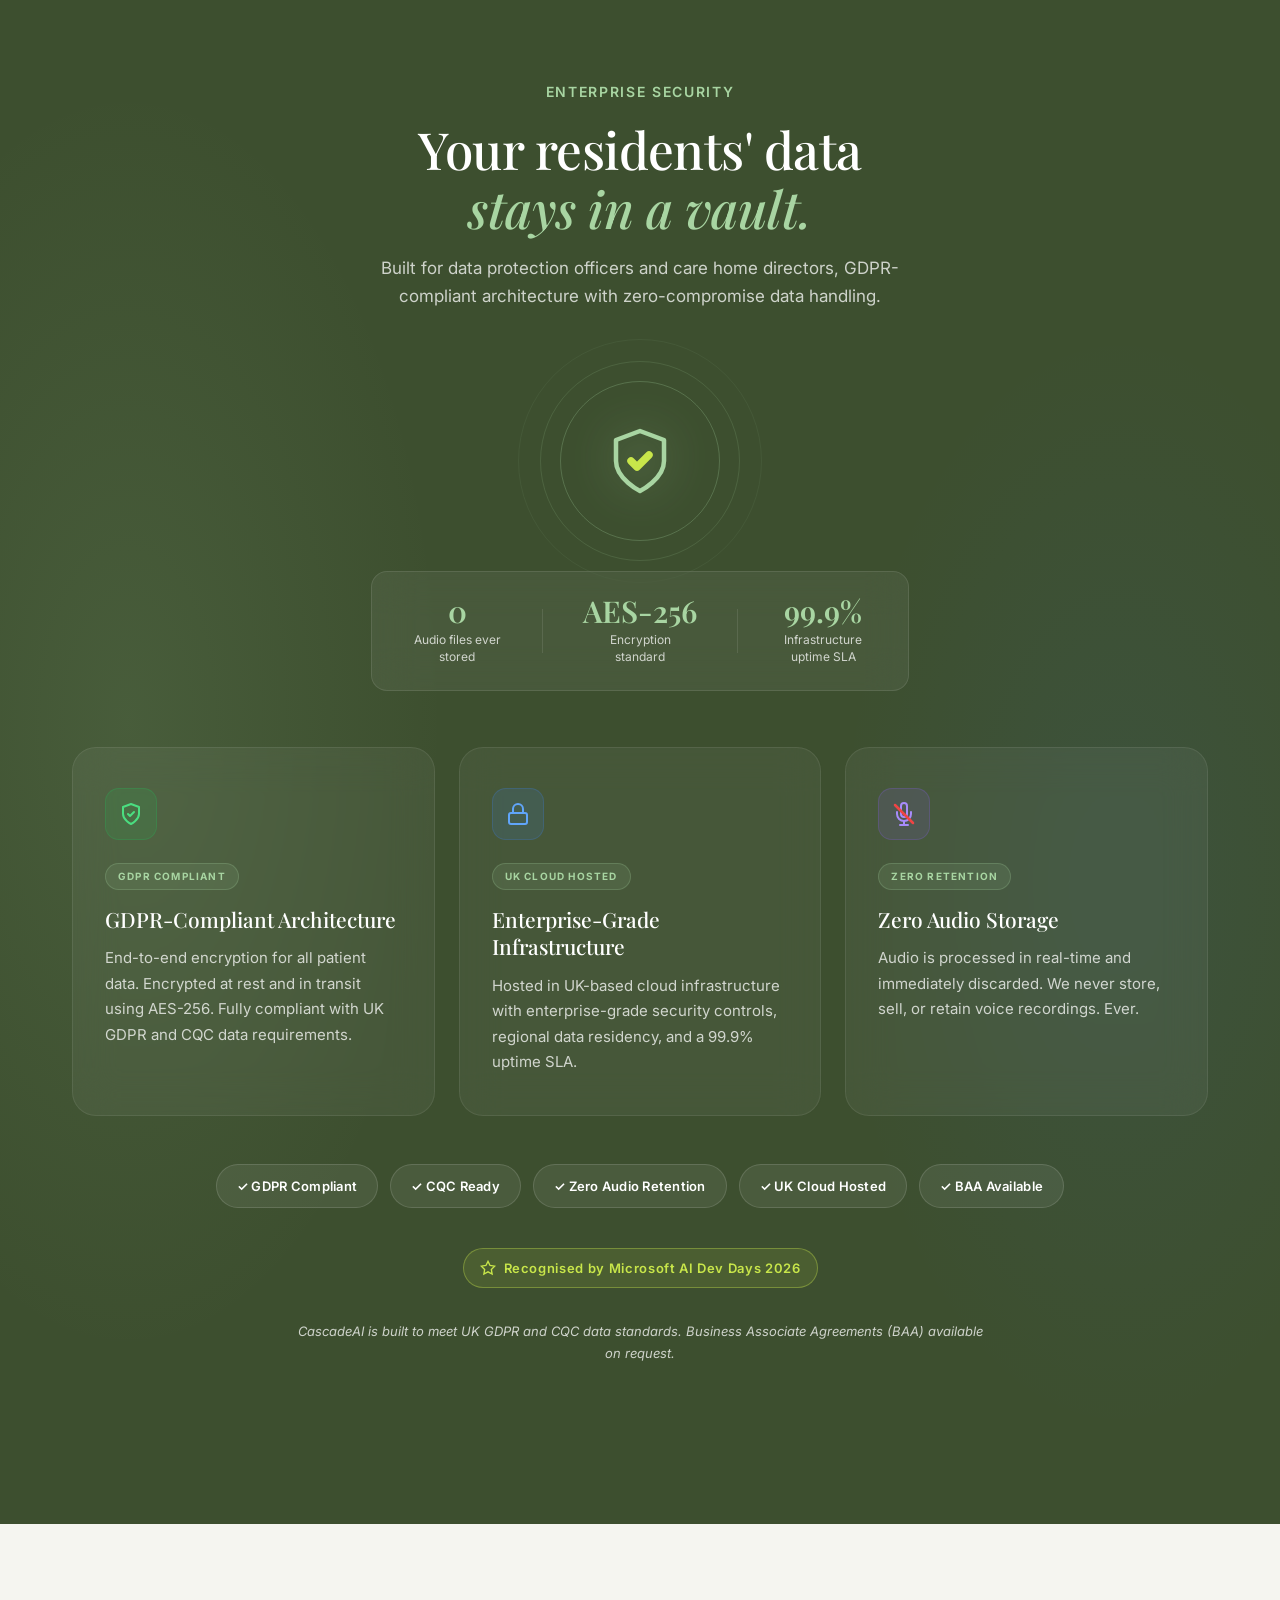
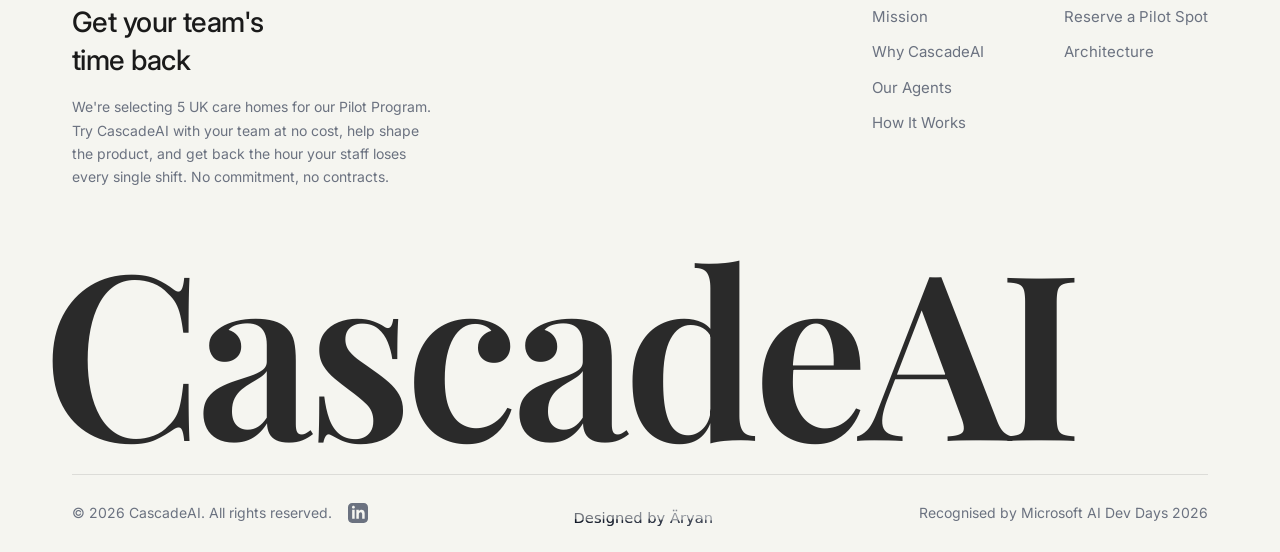
==== commit f0fd037c: "fix: serve video from own domain via Git LFS — fixes iOS Safari playback" ====
--- a/index.html
+++ b/index.html
@@ -398,7 +398,7 @@
                 <div class="demo-video-float">
                     <video
                         class="demo-video"
-                        src="https://github.com/sageofninetale/cascadeai-website/releases/download/v1.0-demo/cascade-demo-final.mp4"
+                        src="/assets/cascade-demo.mp4"
                         poster="https://www.cascadeaicare.com/assets/cascade-demo-thumb.jpg"
                         muted
                         playsinline
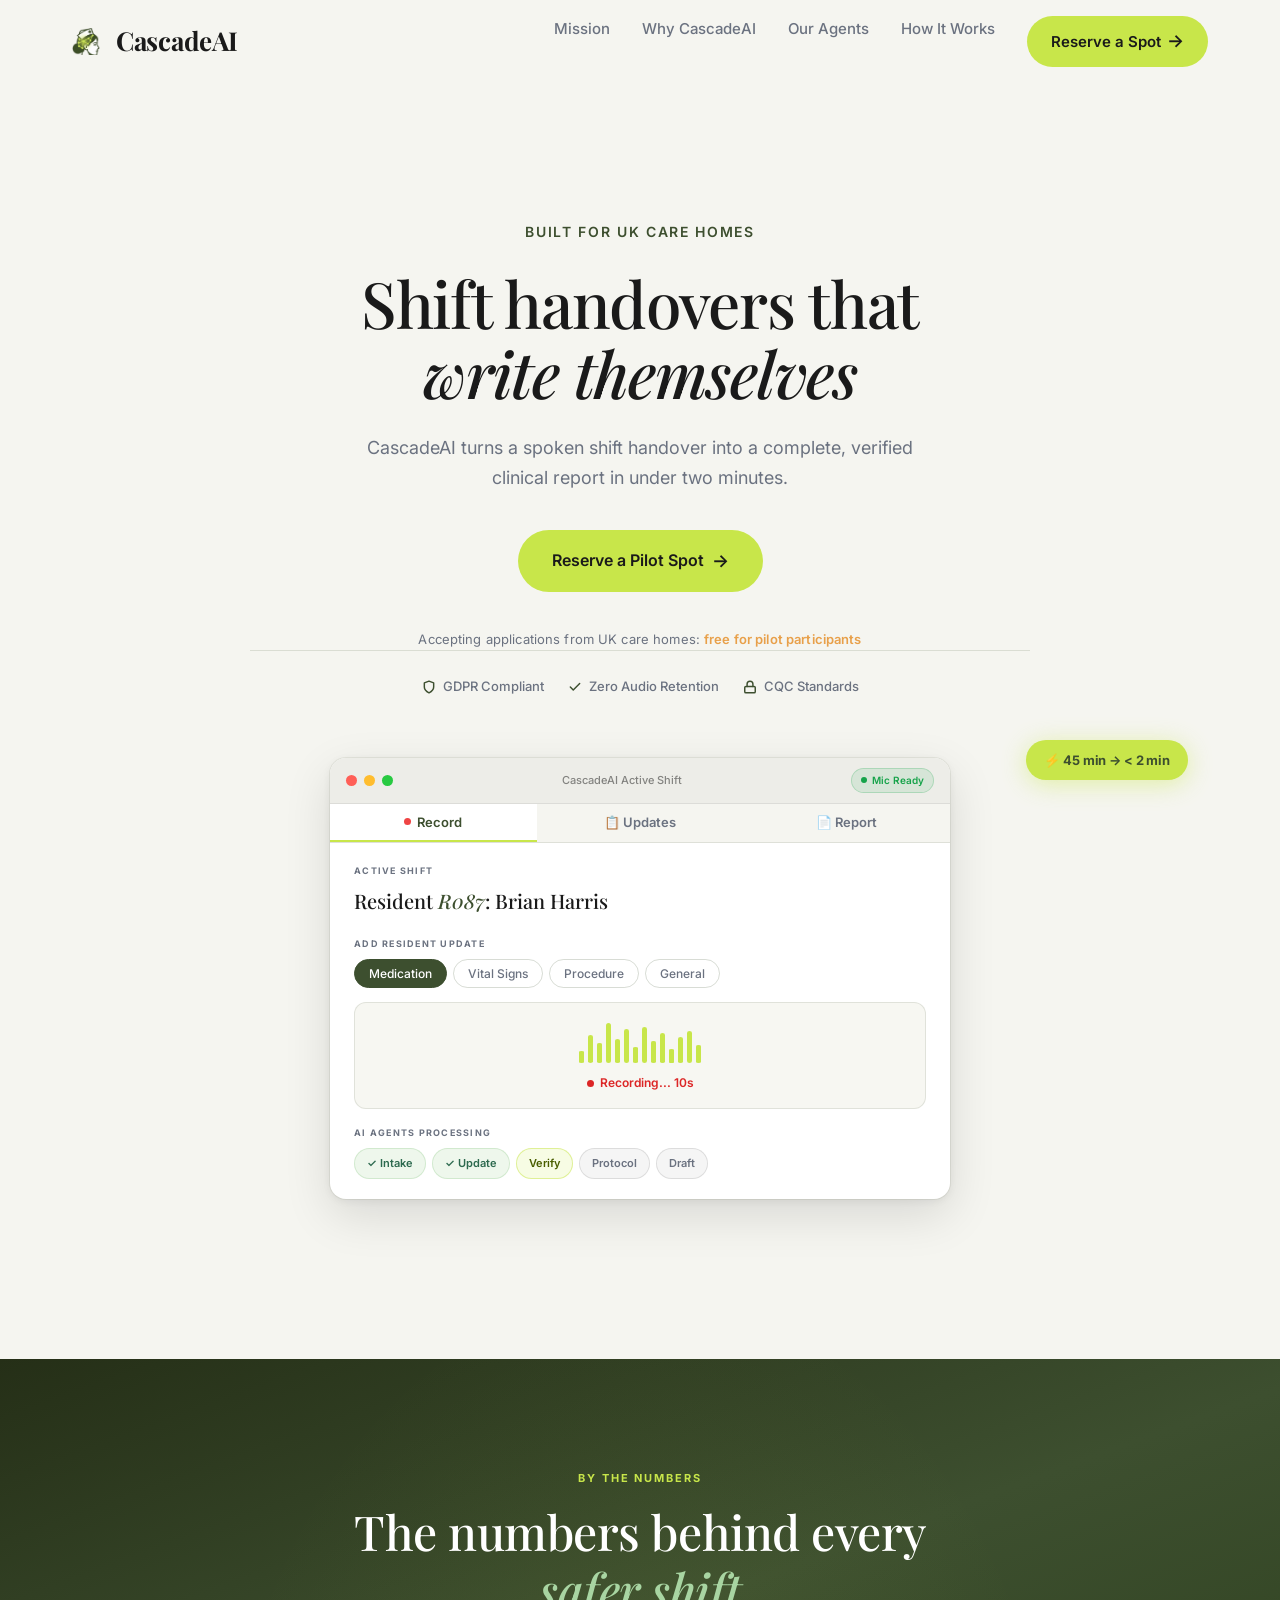
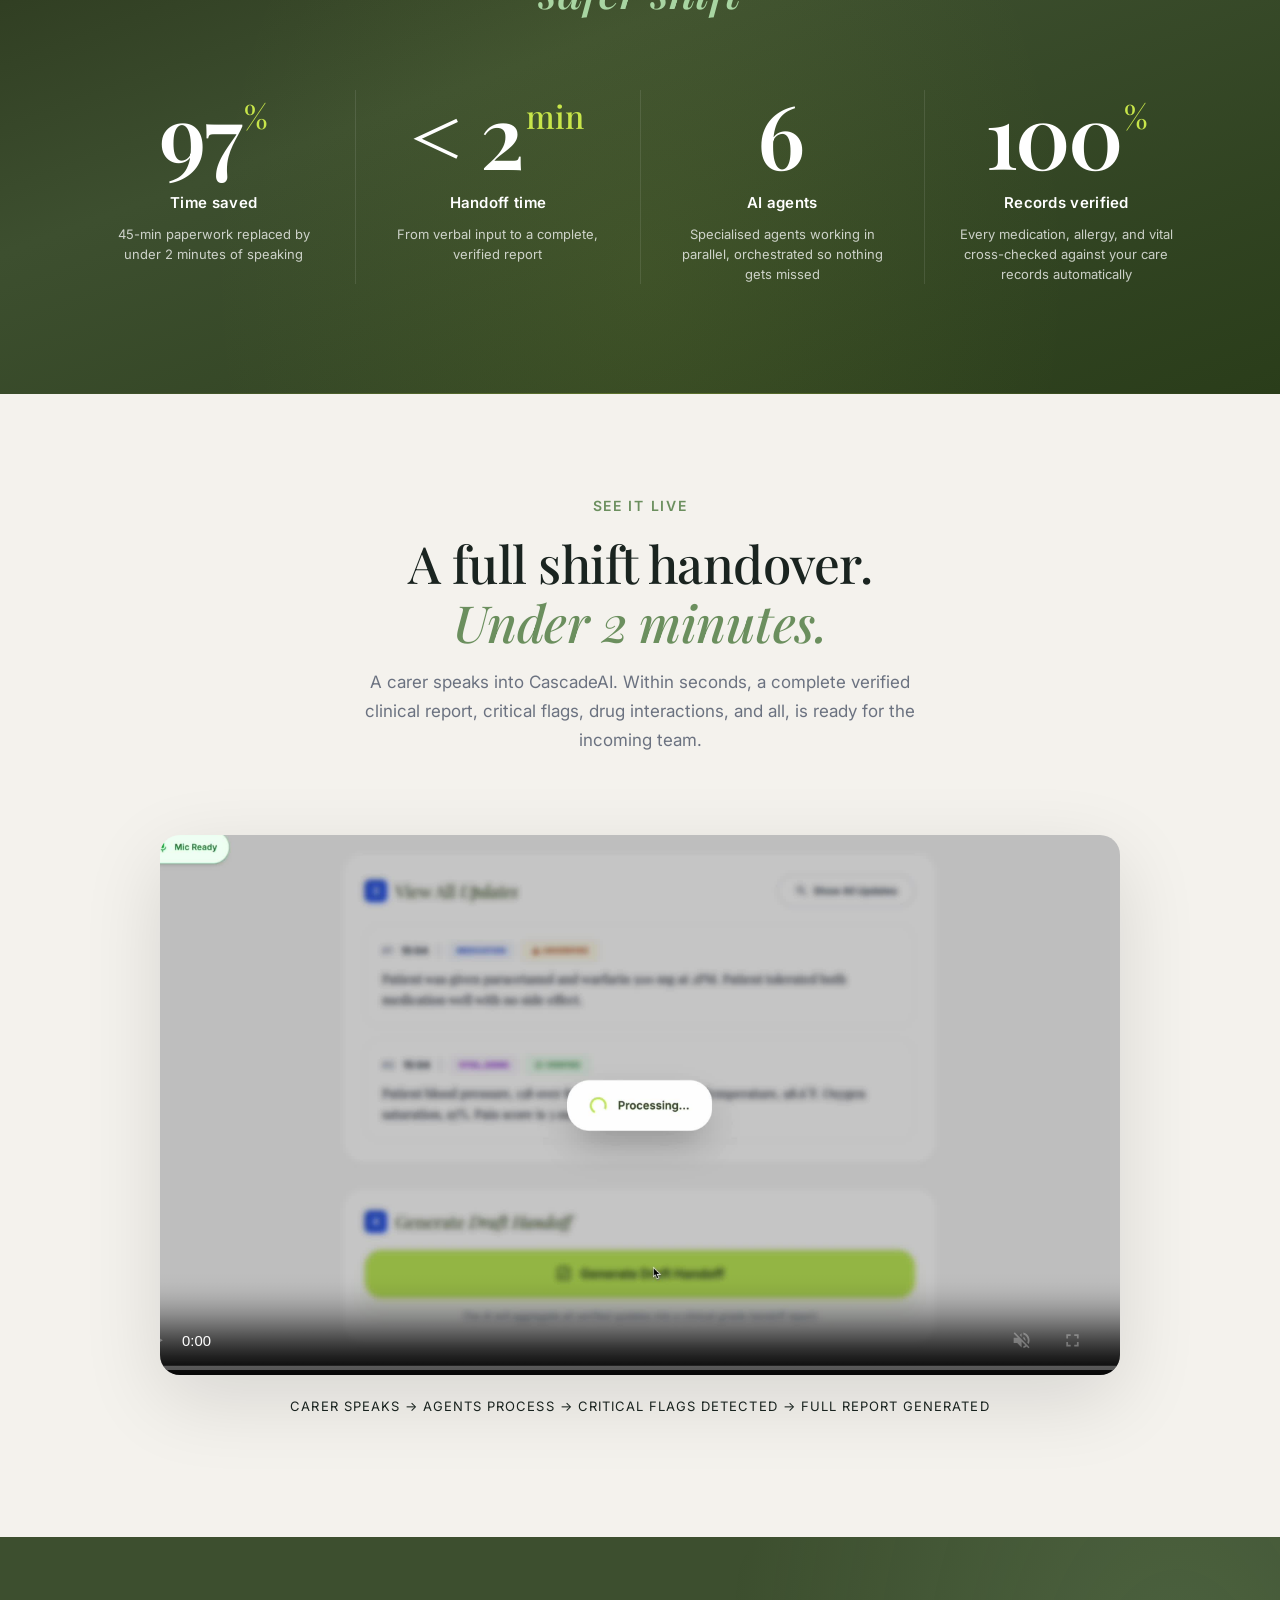
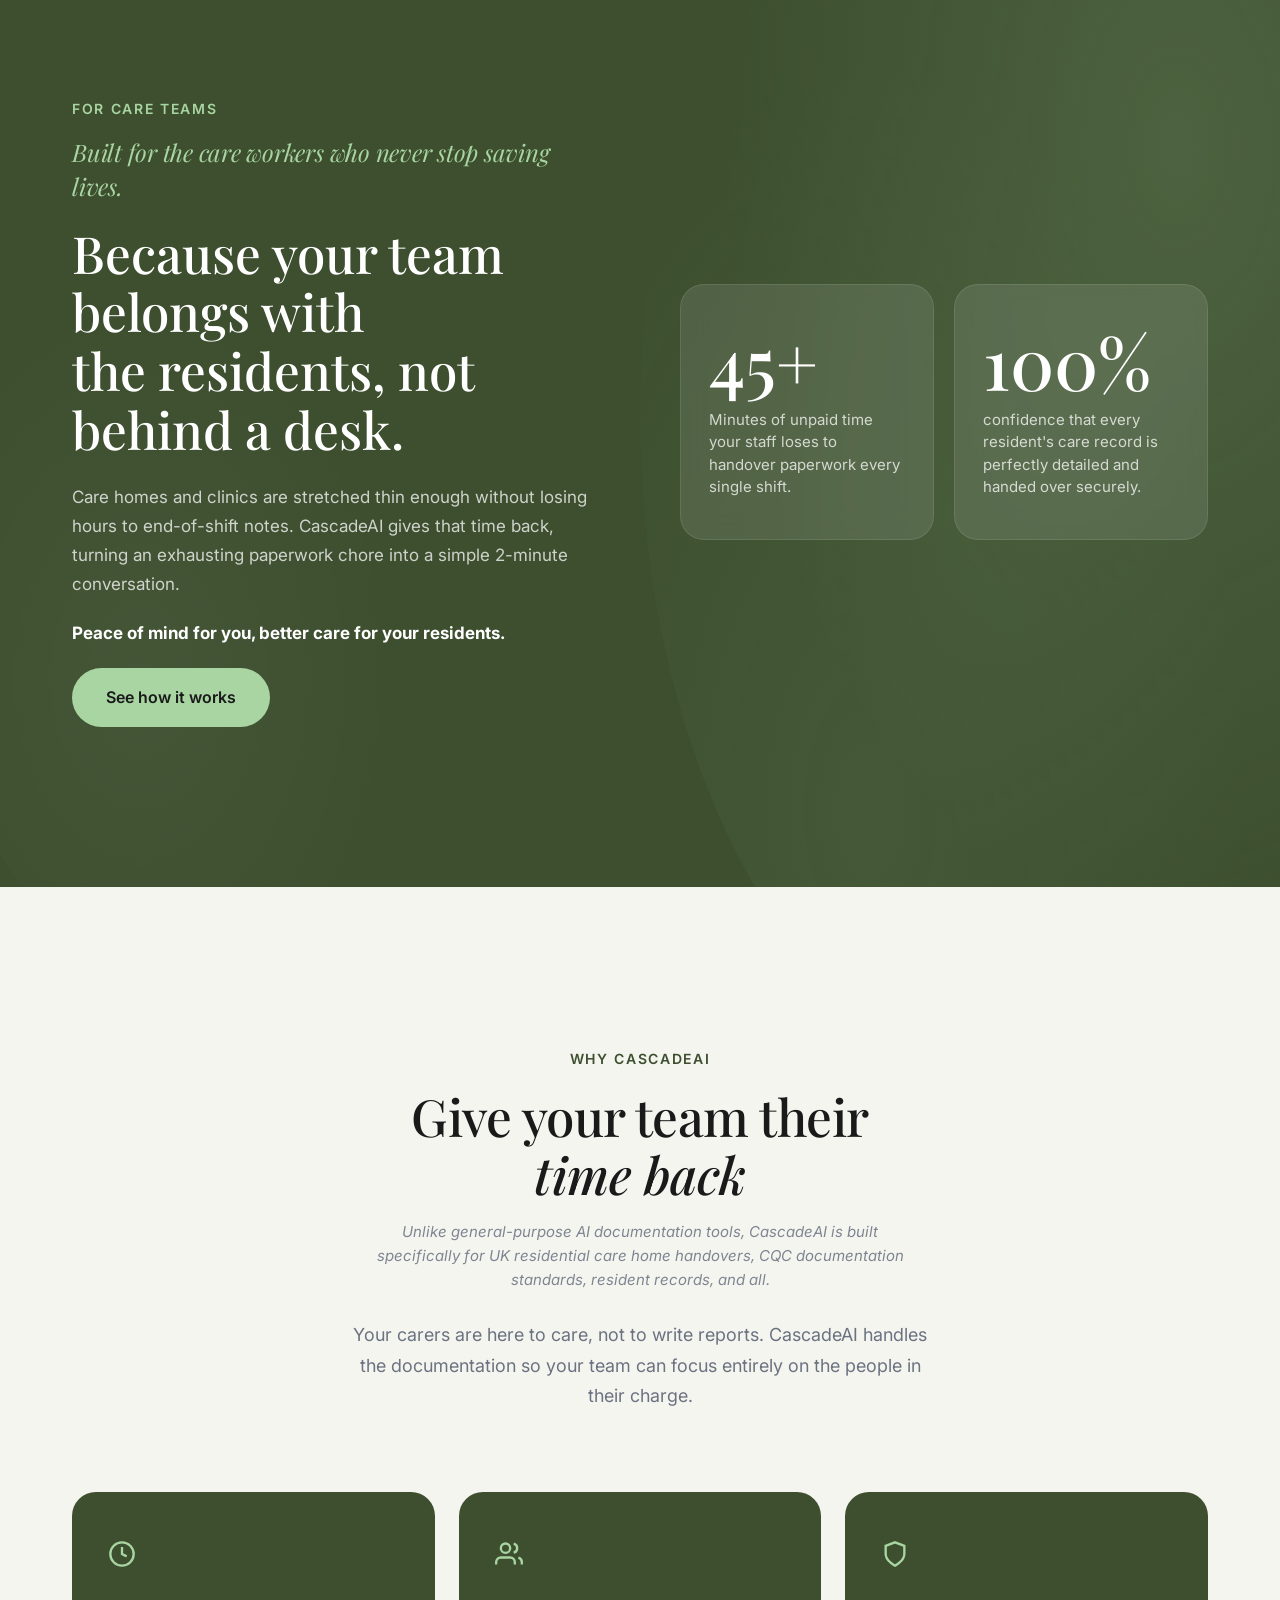
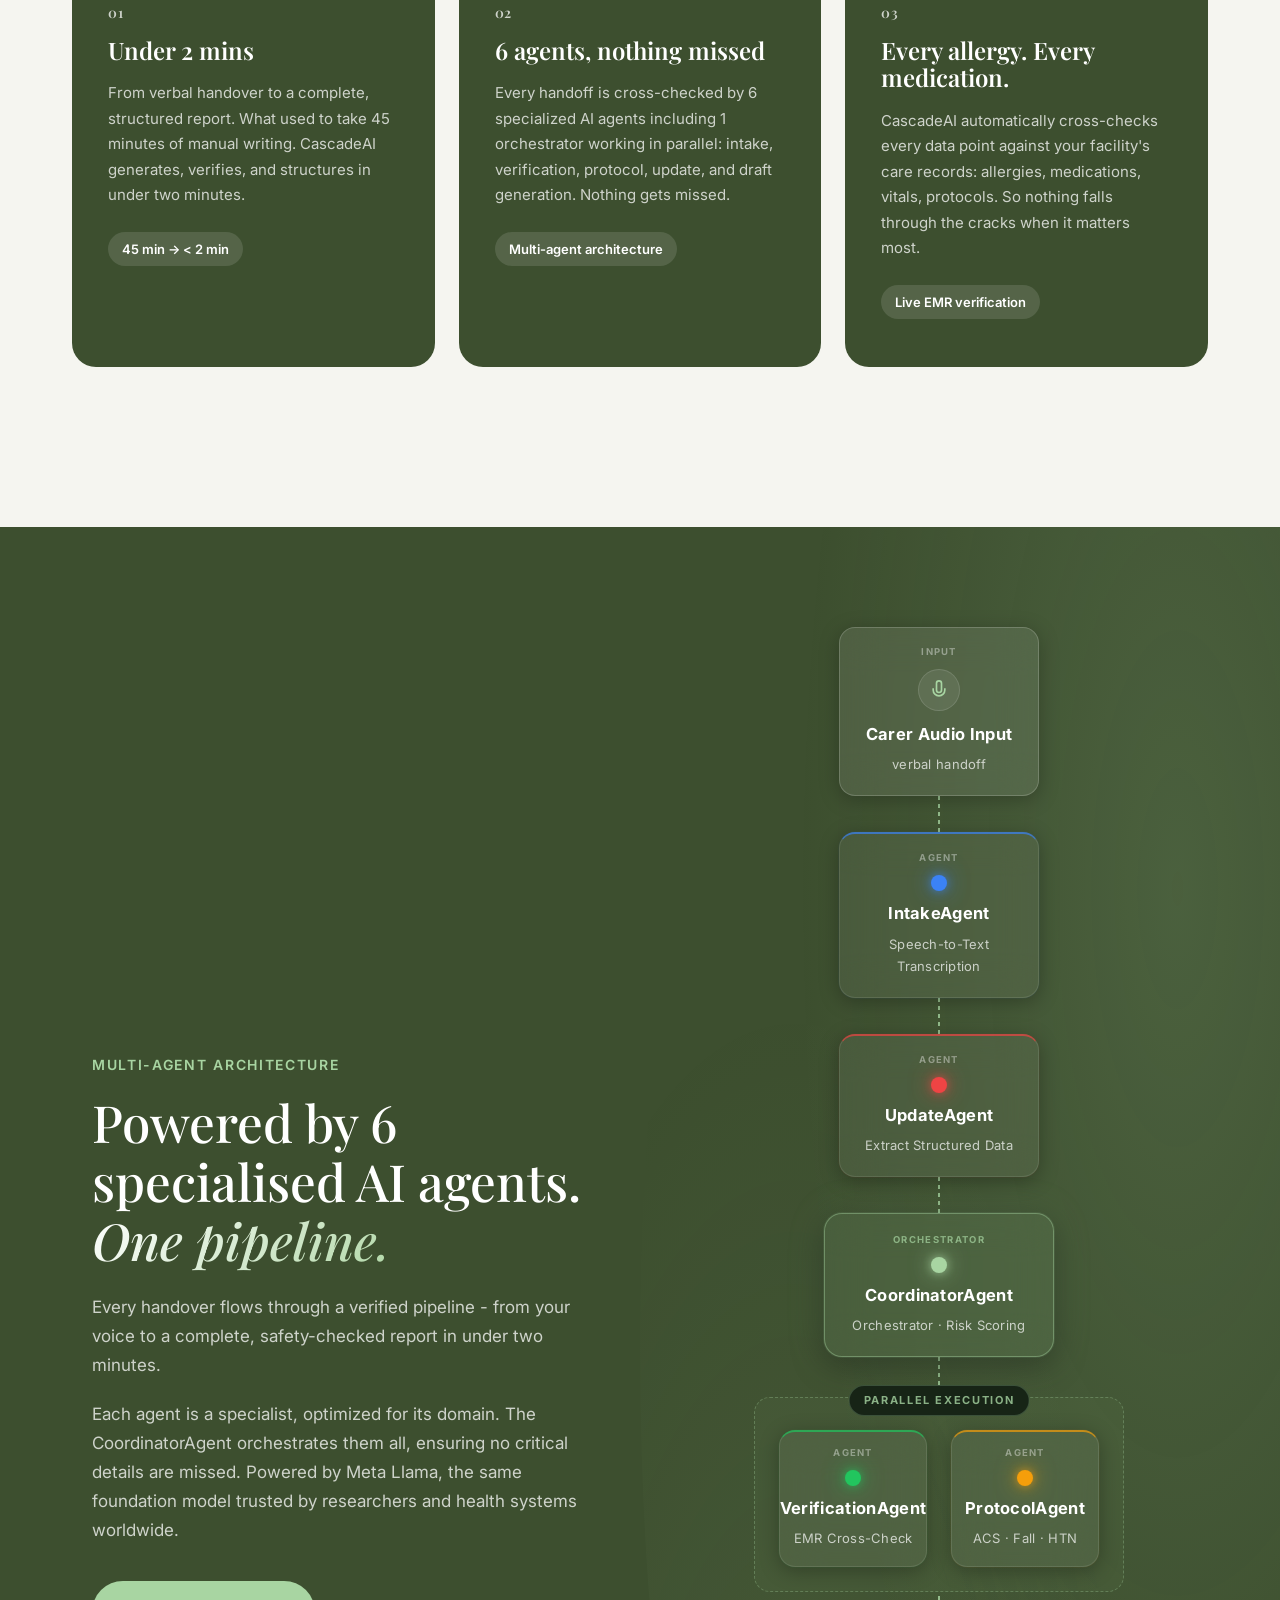
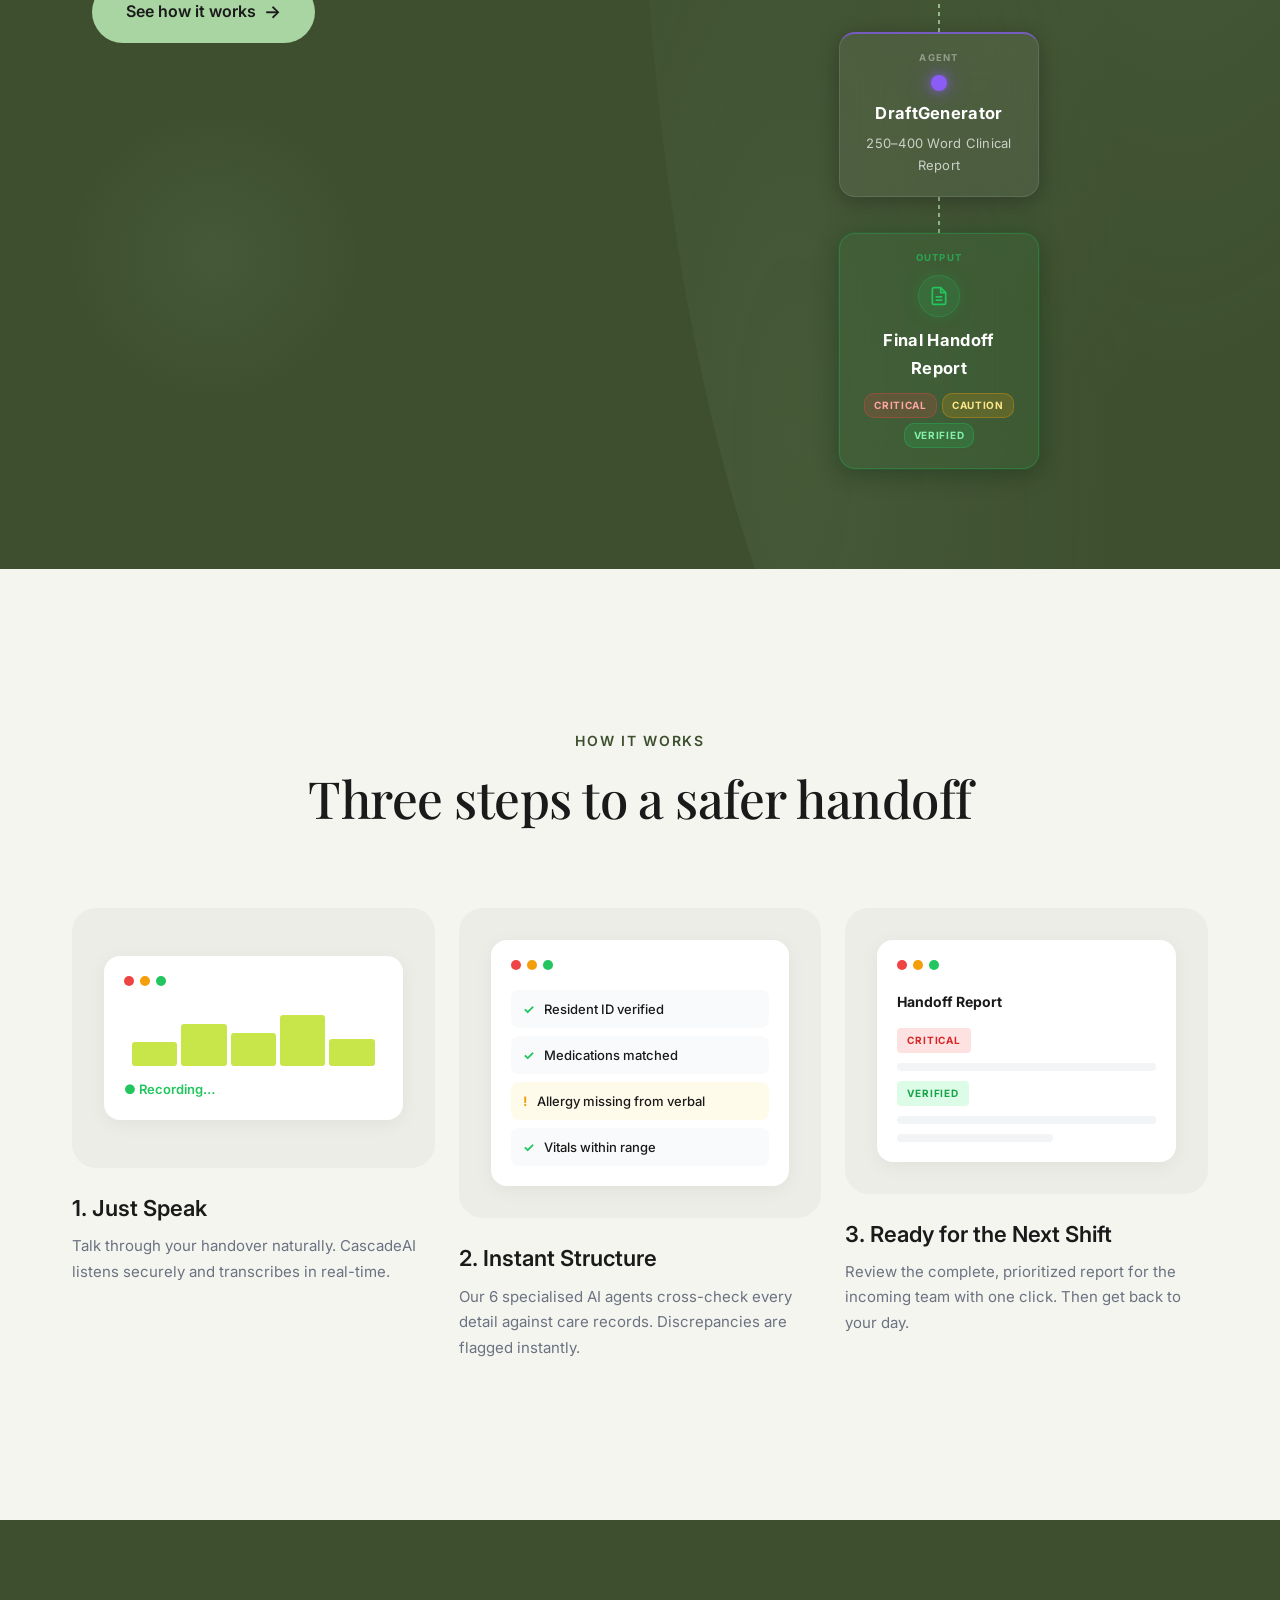
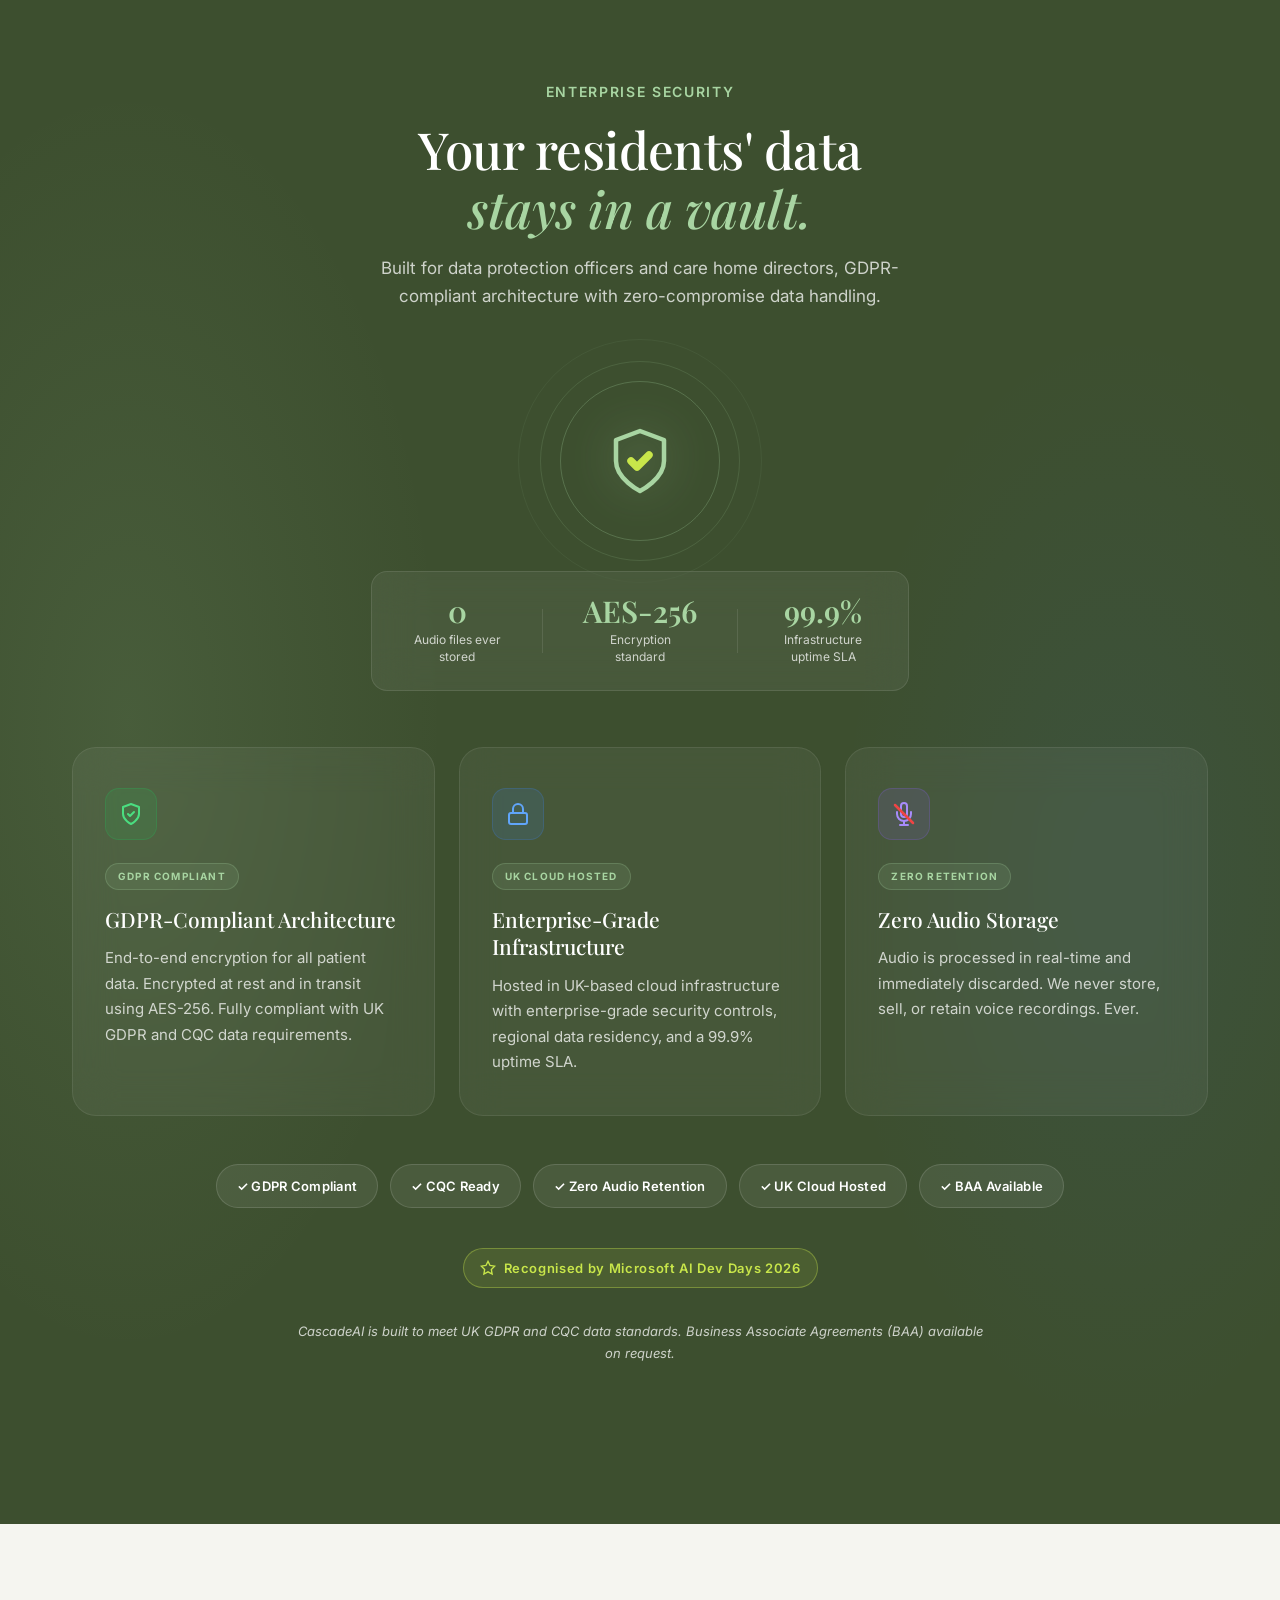
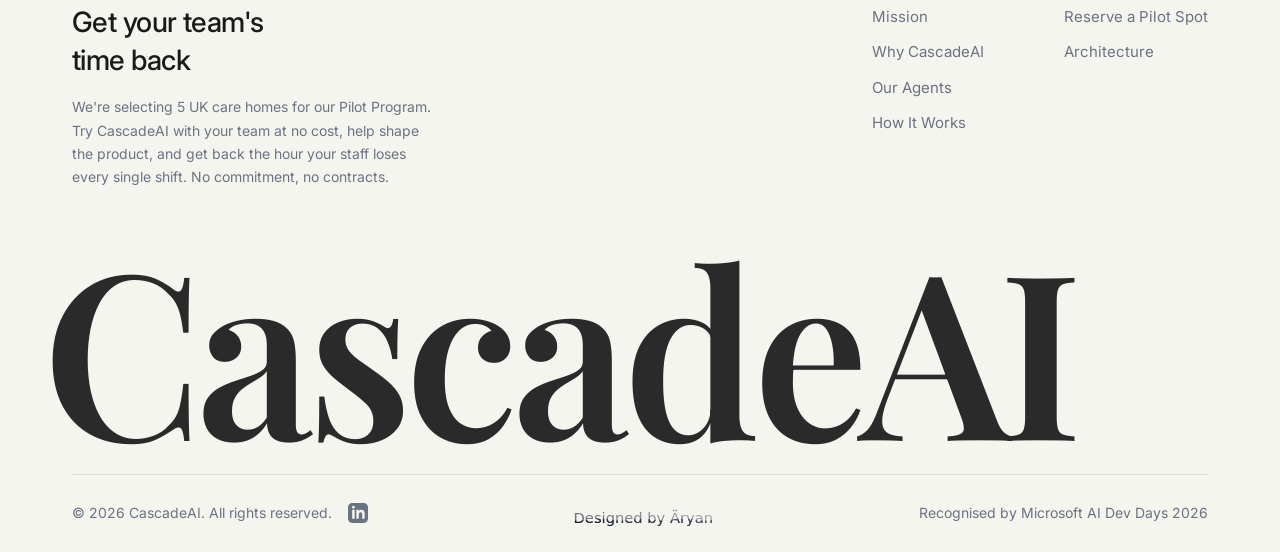
==== commit 93c3f1f5: "fix: use native video controls — guaranteed to work on all devices" ====
--- a/index.html
+++ b/index.html
@@ -399,24 +399,14 @@
                     <video
                         class="demo-video"
                         src="/assets/cascade-demo.mp4"
-                        poster="https://www.cascadeaicare.com/assets/cascade-demo-thumb.jpg"
+                        poster="/assets/cascade-demo-thumb.jpg"
                         muted
                         playsinline
                         webkit-playsinline
                         preload="metadata"
+                        controls
                         id="demoVideo"
                     ></video>
-                    <!-- Play overlay — shown before playing -->
-                    <div class="demo-video-overlay" id="demoOverlay" onclick="toggleDemo()">
-                        <div class="demo-pulse-ring"></div>
-                        <div class="demo-play-btn" id="demoPlayBtn">
-                            <svg width="32" height="32" viewBox="0 0 24 24" fill="#1a2420"><path d="M8 5v14l11-7z"/></svg>
-                        </div>
-                    </div>
-                    <!-- Floating pause button — shown while playing -->
-                    <button class="demo-pause-float" id="demoPauseBtn" onclick="toggleDemo()" style="display:none" aria-label="Pause">
-                        <svg width="18" height="18" viewBox="0 0 24 24" fill="white"><path d="M6 19h4V5H6v14zm8-14v14h4V5h-4z"/></svg>
-                    </button>
                 </div>
                 <p class="demo-caption">Carer speaks → Agents process → Critical flags detected → Full report generated</p>
             </div>
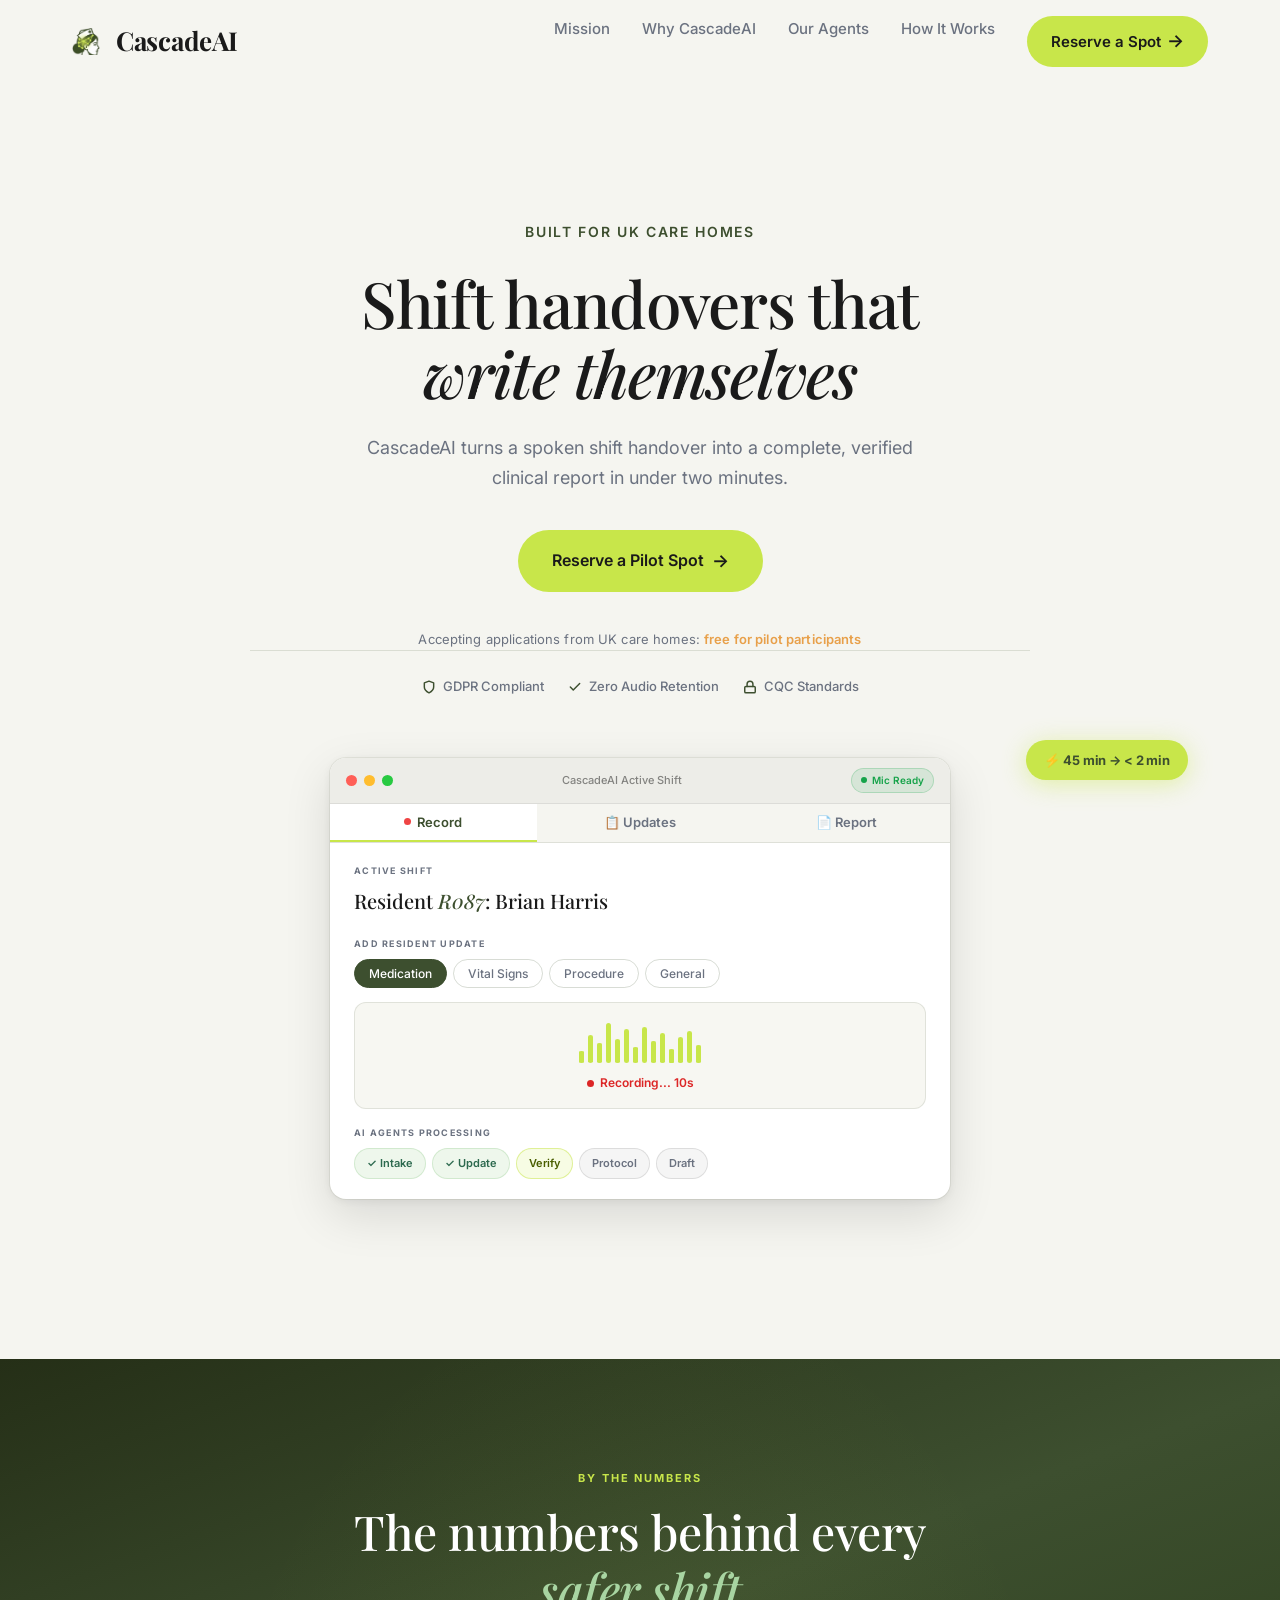
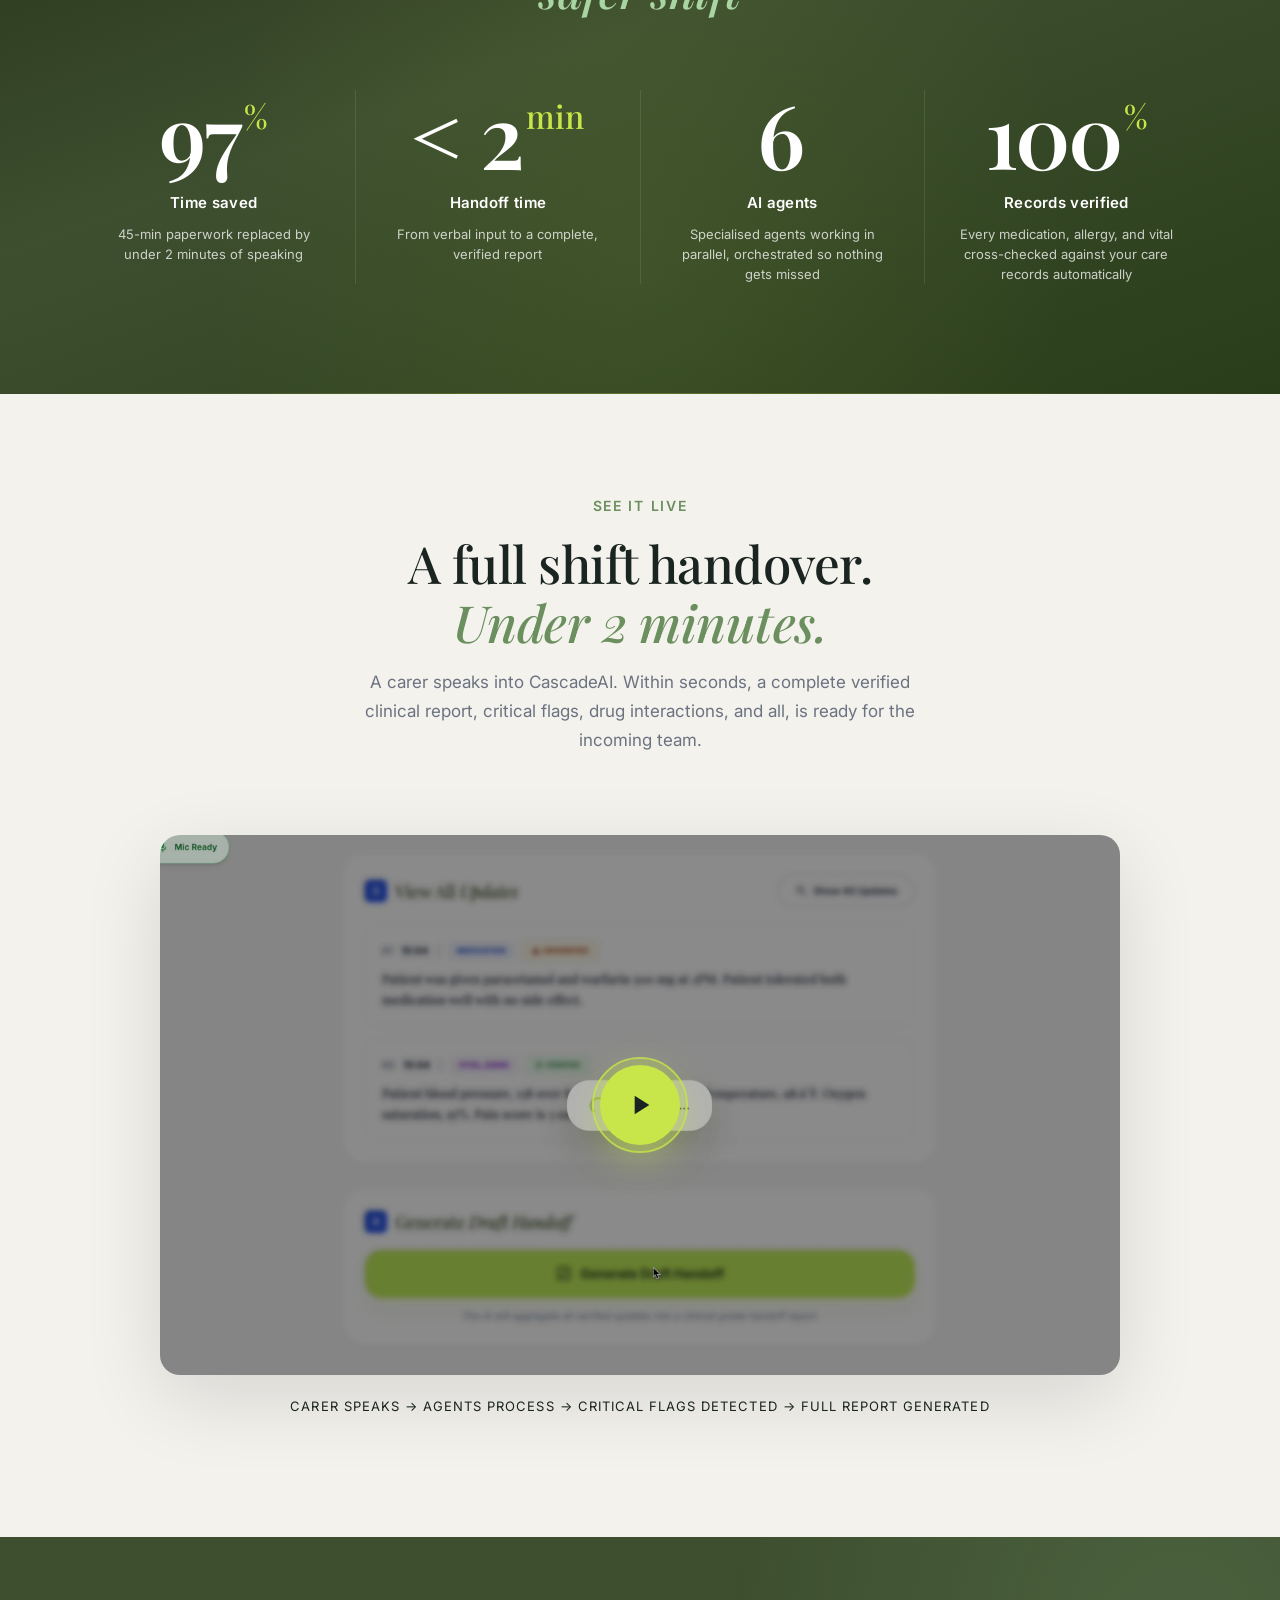
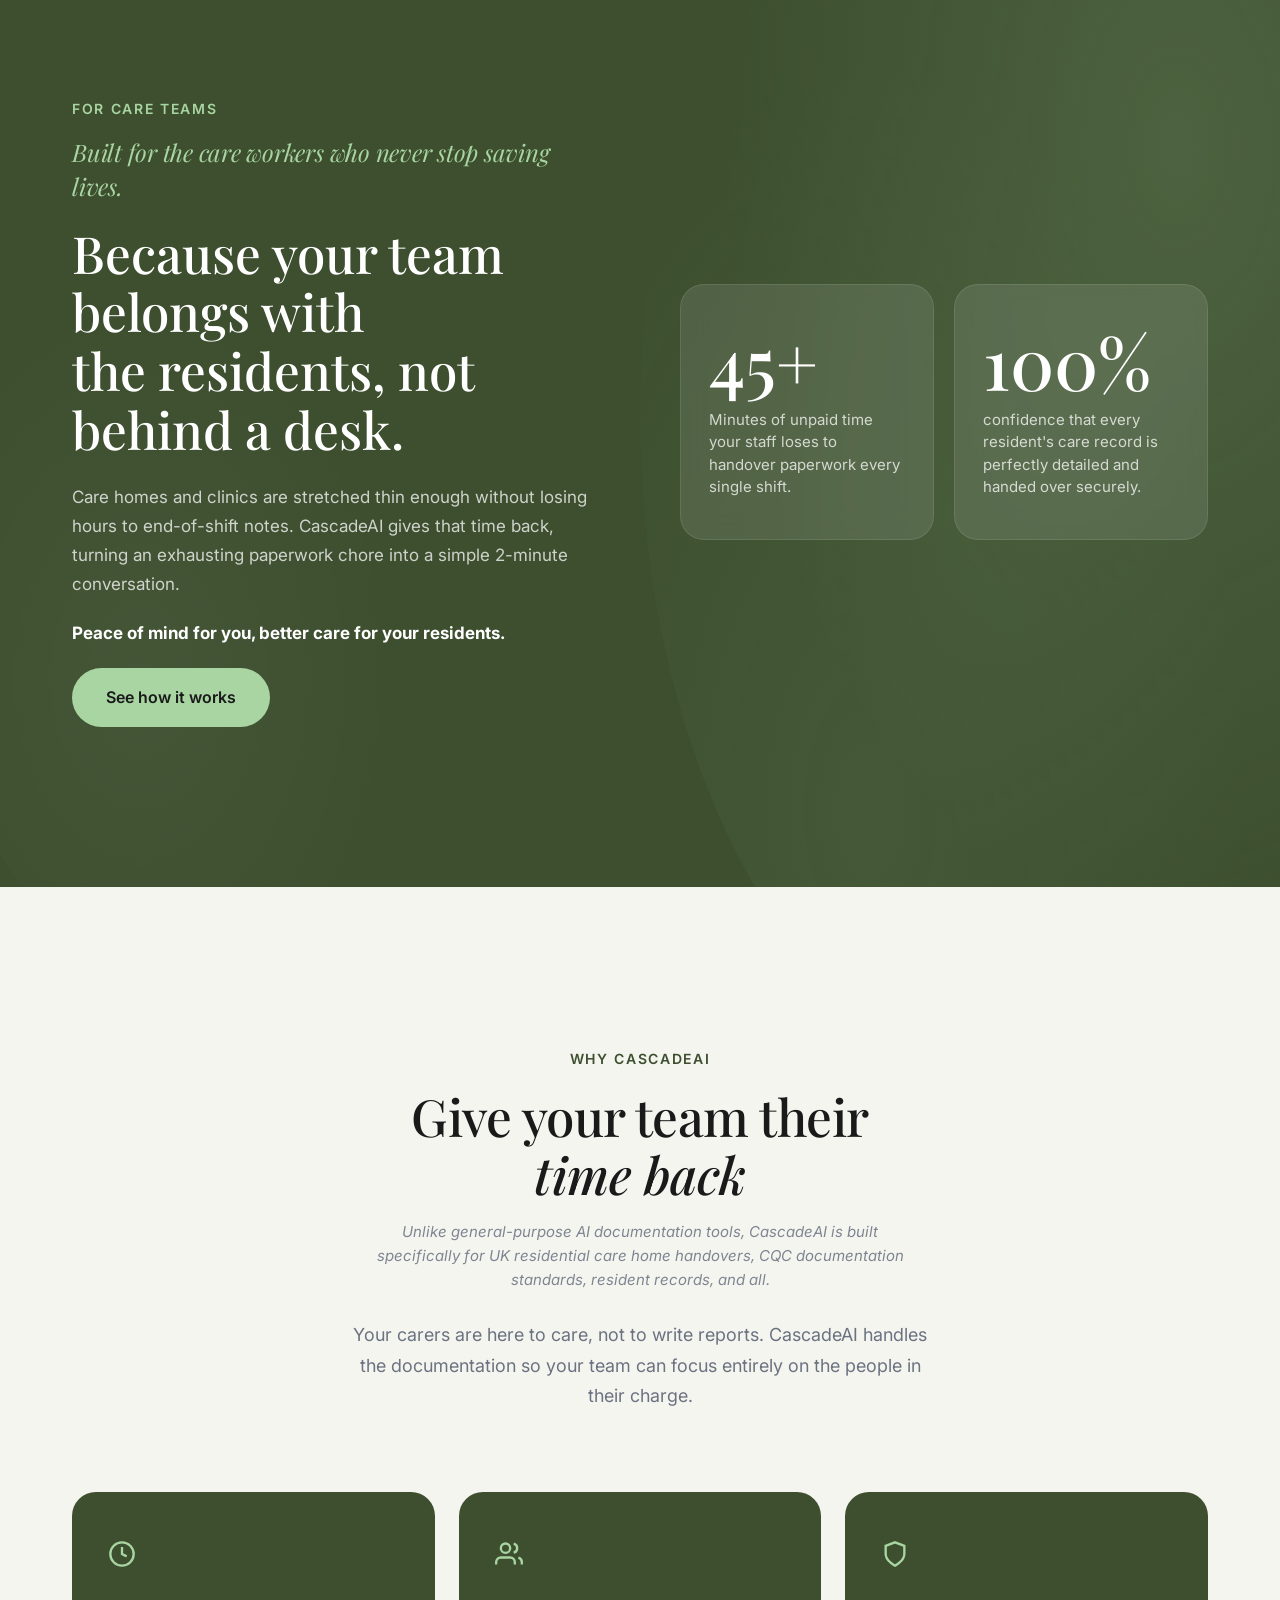
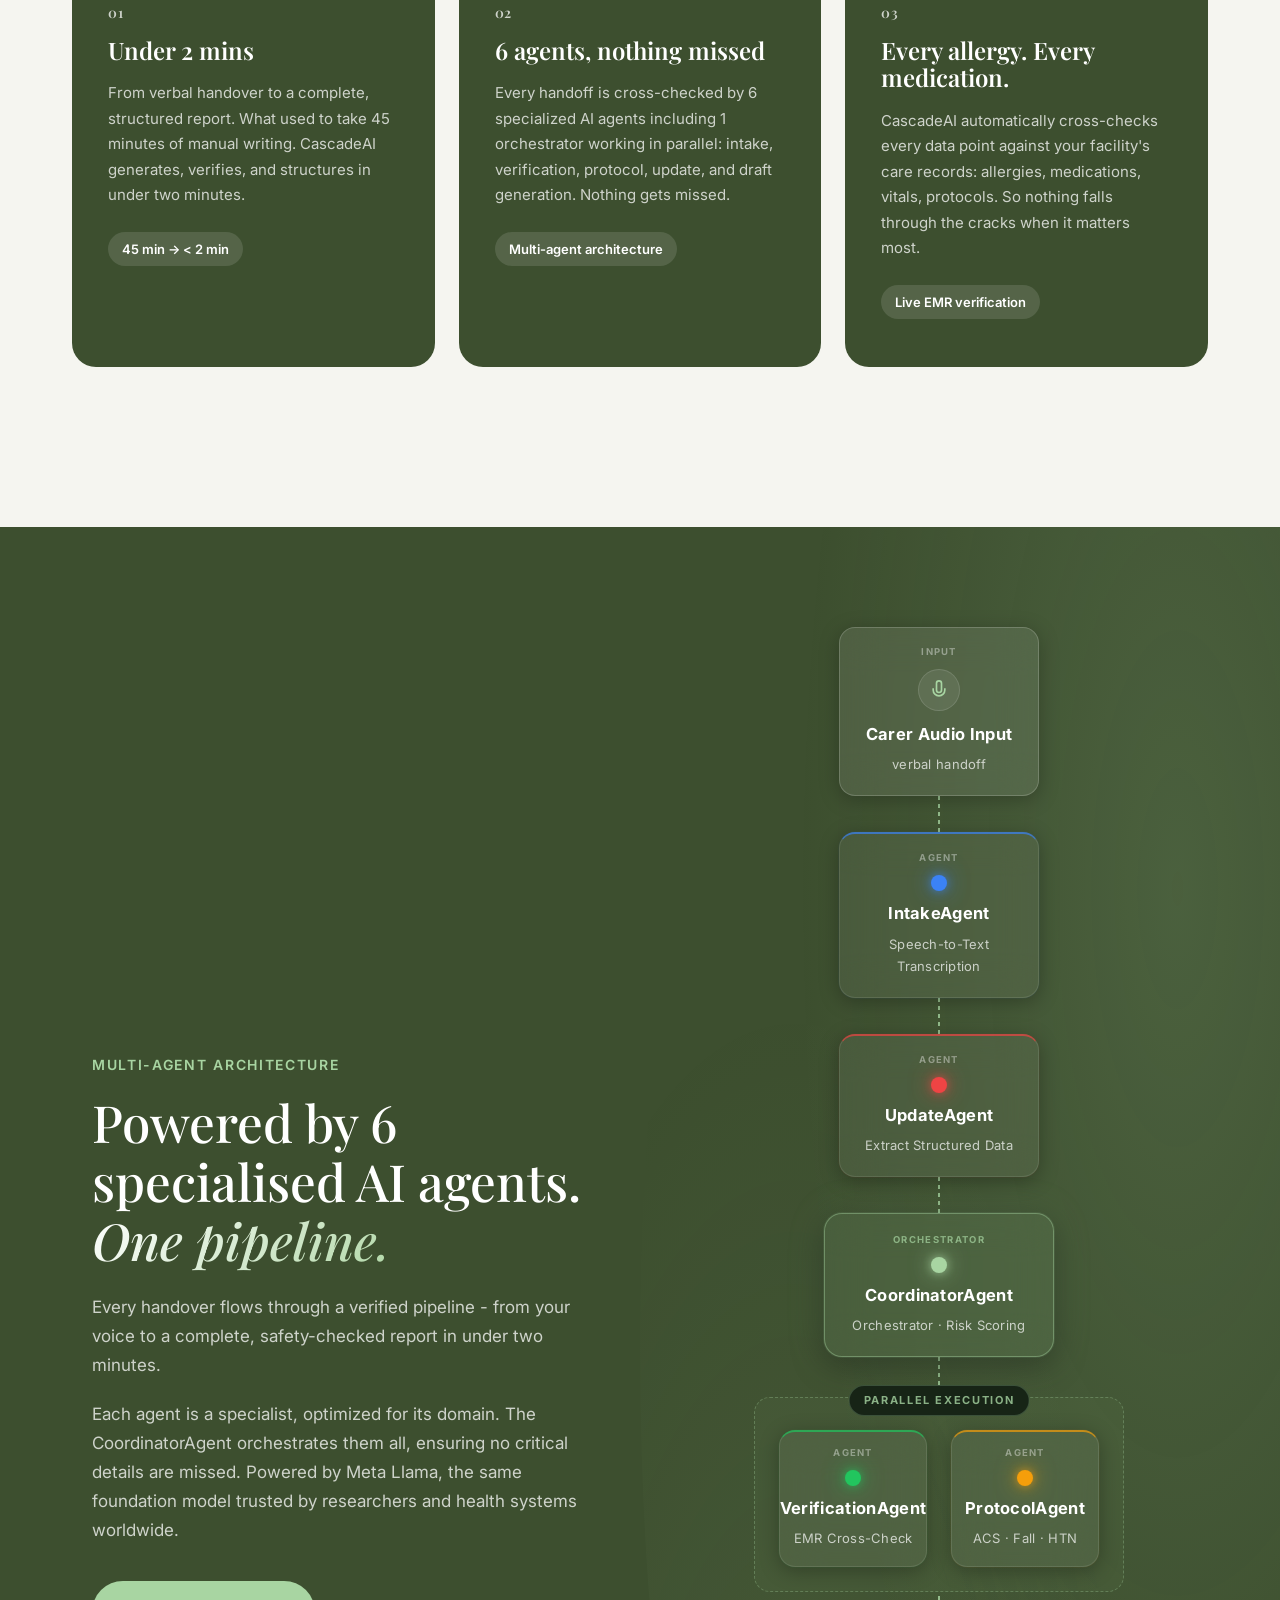
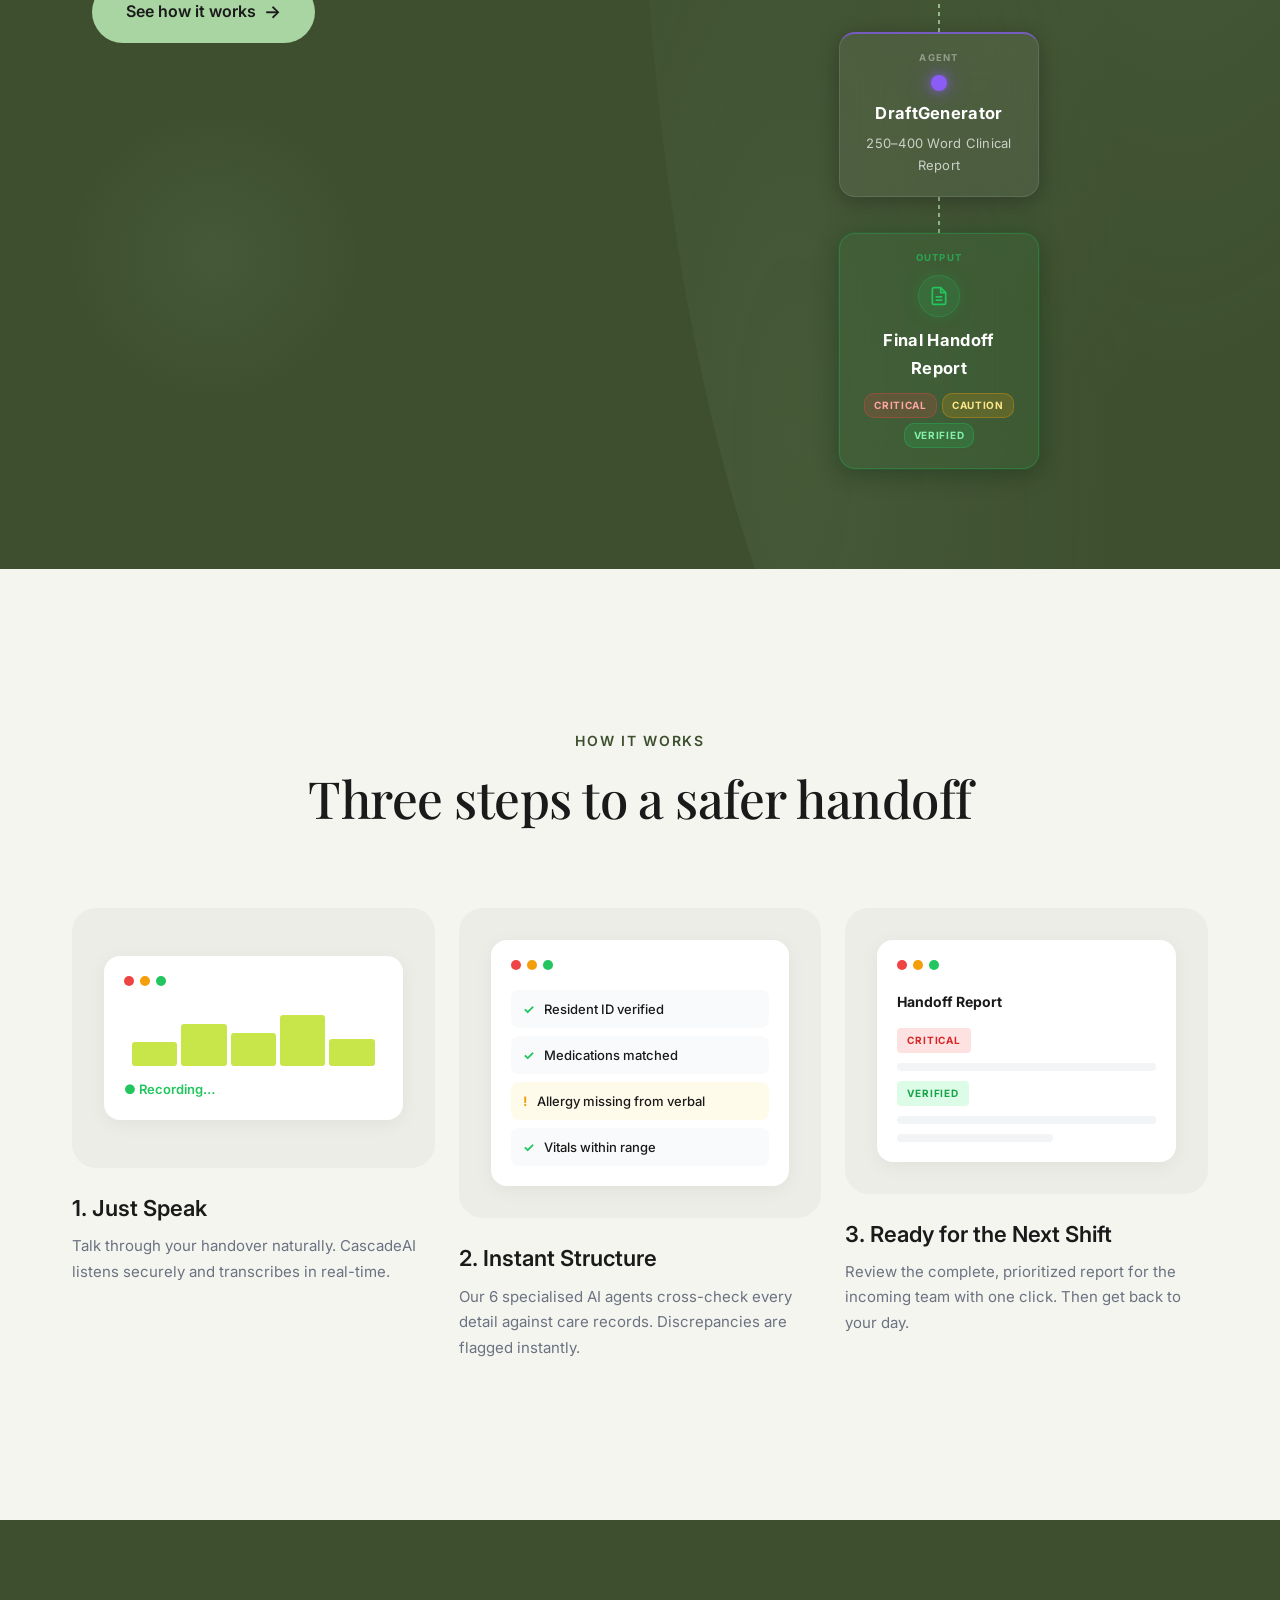
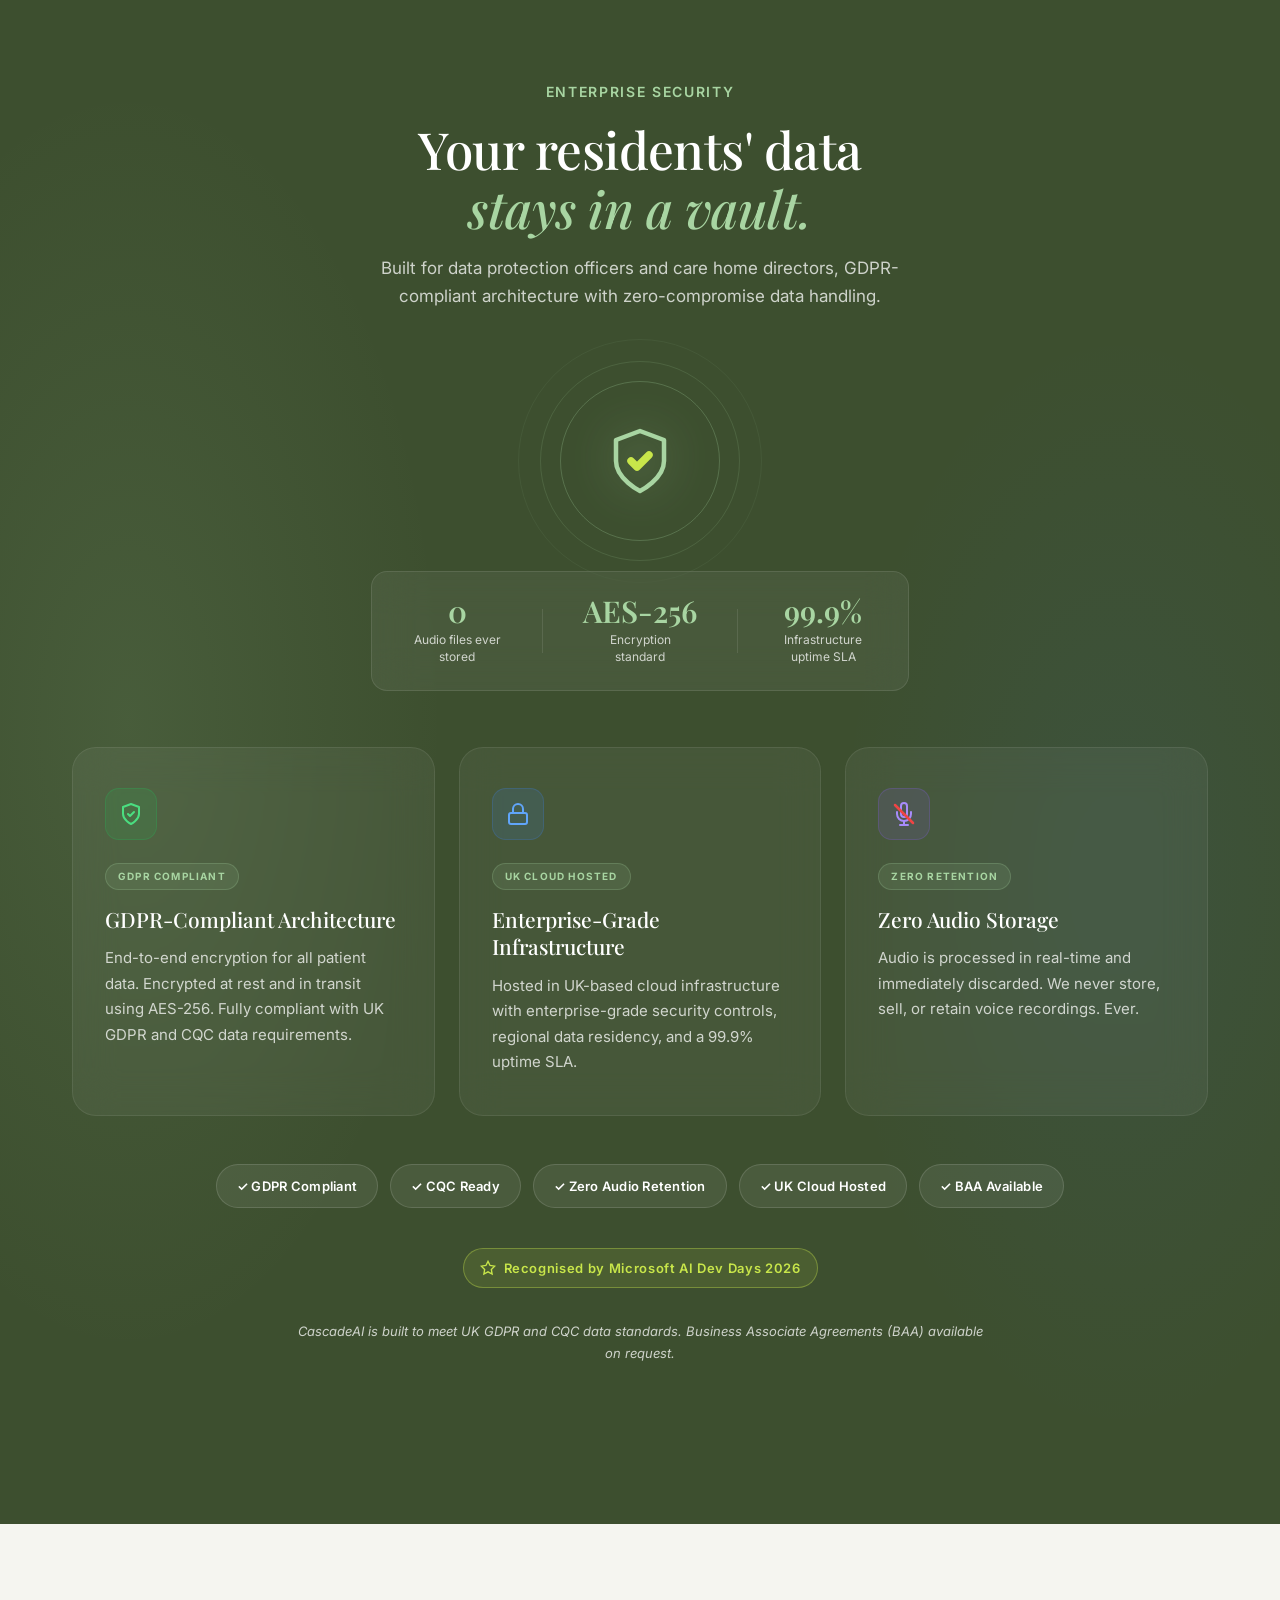
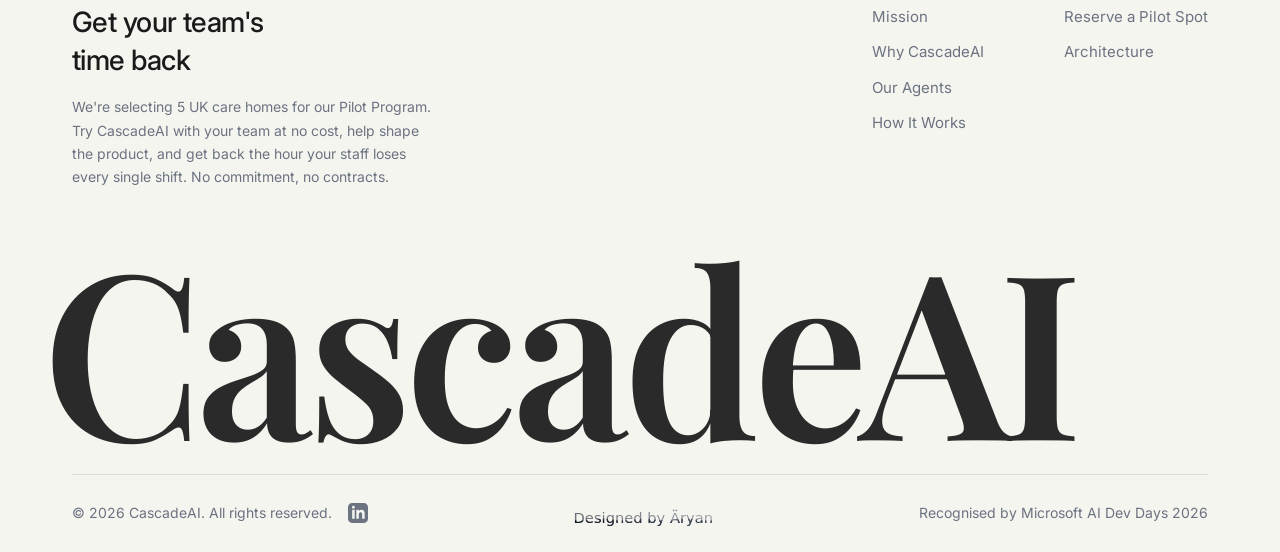
==== commit 4d52f5c8: "fix: restore onclick handlers on video overlay and pause button" ====
--- a/index.html
+++ b/index.html
@@ -404,9 +404,17 @@
                         playsinline
                         webkit-playsinline
                         preload="metadata"
-                        controls
                         id="demoVideo"
                     ></video>
+                    <div class="demo-video-overlay" id="demoOverlay" onclick="toggleDemo()">
+                        <div class="demo-pulse-ring"></div>
+                        <div class="demo-play-btn" id="demoPlayBtn">
+                            <svg width="32" height="32" viewBox="0 0 24 24" fill="#1a2420"><path d="M8 5v14l11-7z"/></svg>
+                        </div>
+                    </div>
+                    <button class="demo-pause-float" id="demoPauseBtn" onclick="toggleDemo()" style="display:none" aria-label="Pause">
+                        <svg width="18" height="18" viewBox="0 0 24 24" fill="white"><path d="M6 19h4V5H6v14zm8-14v14h4V5h-4z"/></svg>
+                    </button>
                 </div>
                 <p class="demo-caption">Carer speaks → Agents process → Critical flags detected → Full report generated</p>
             </div>
